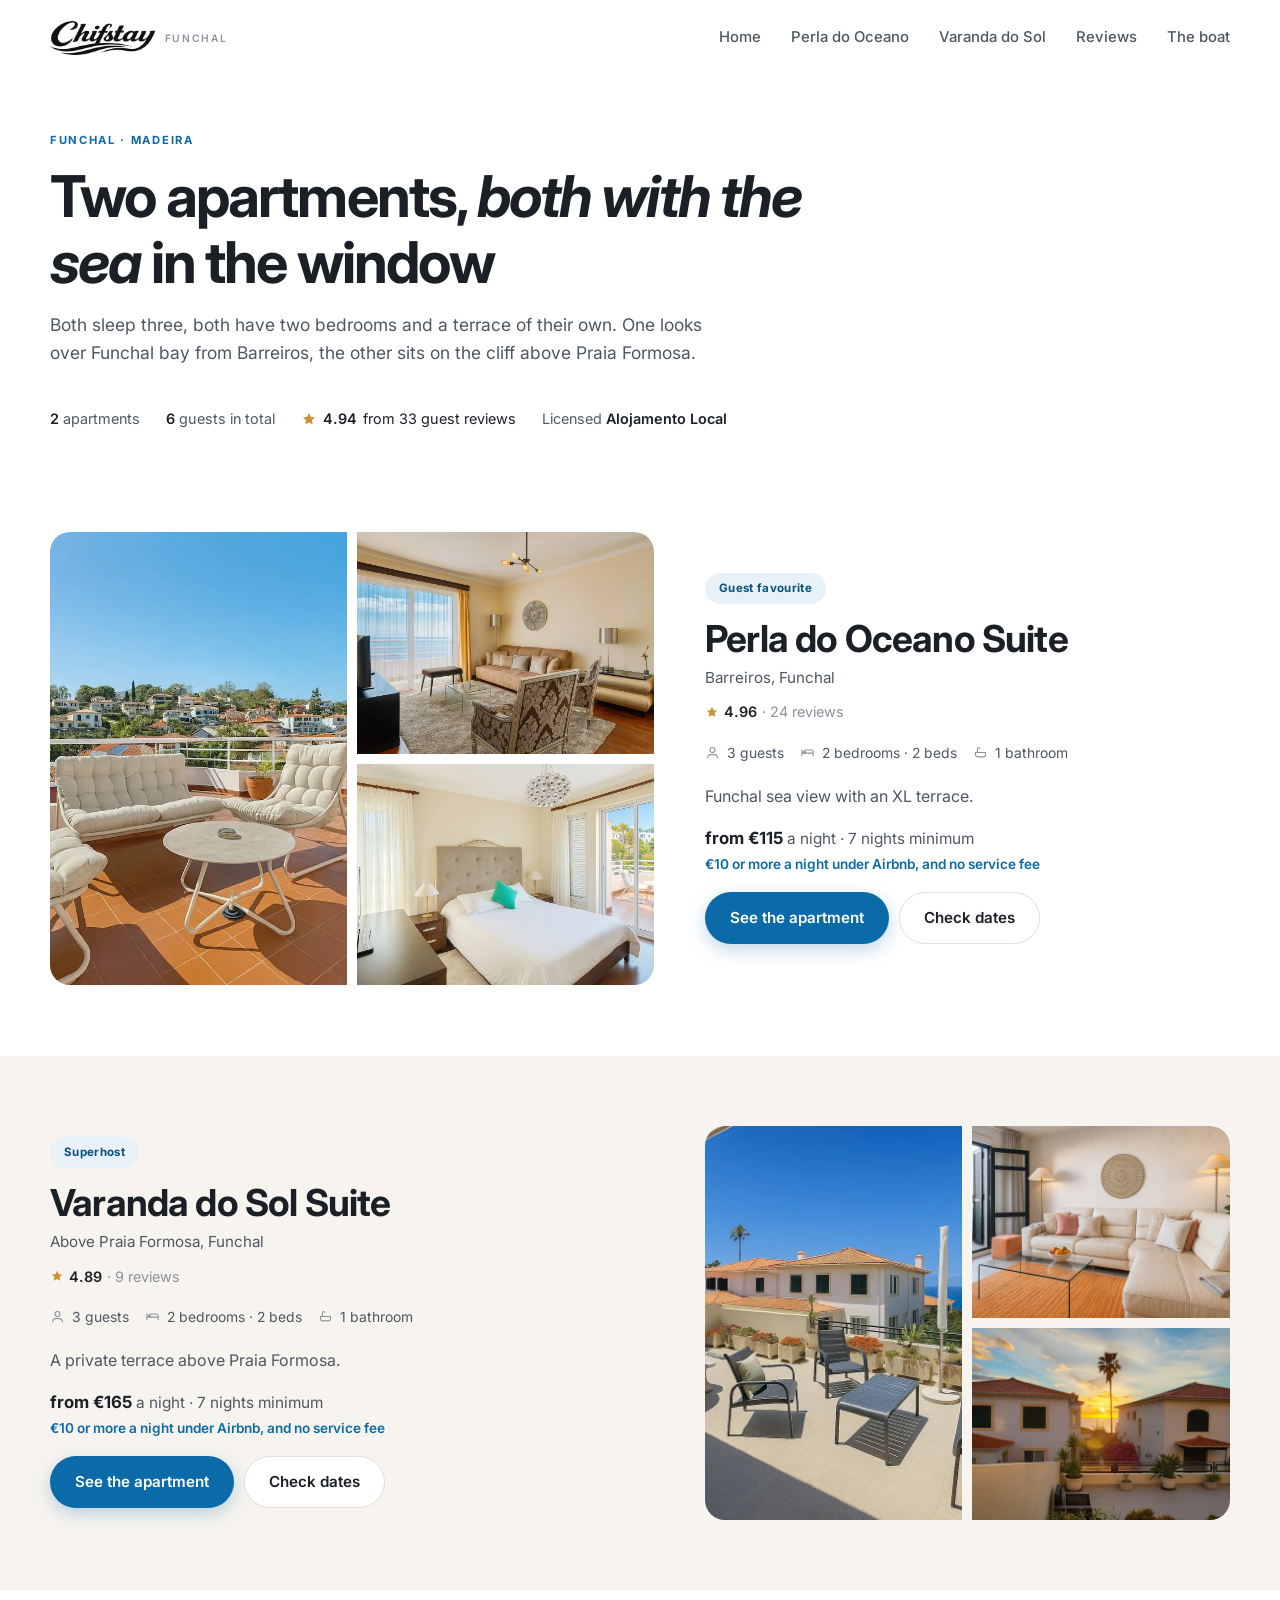
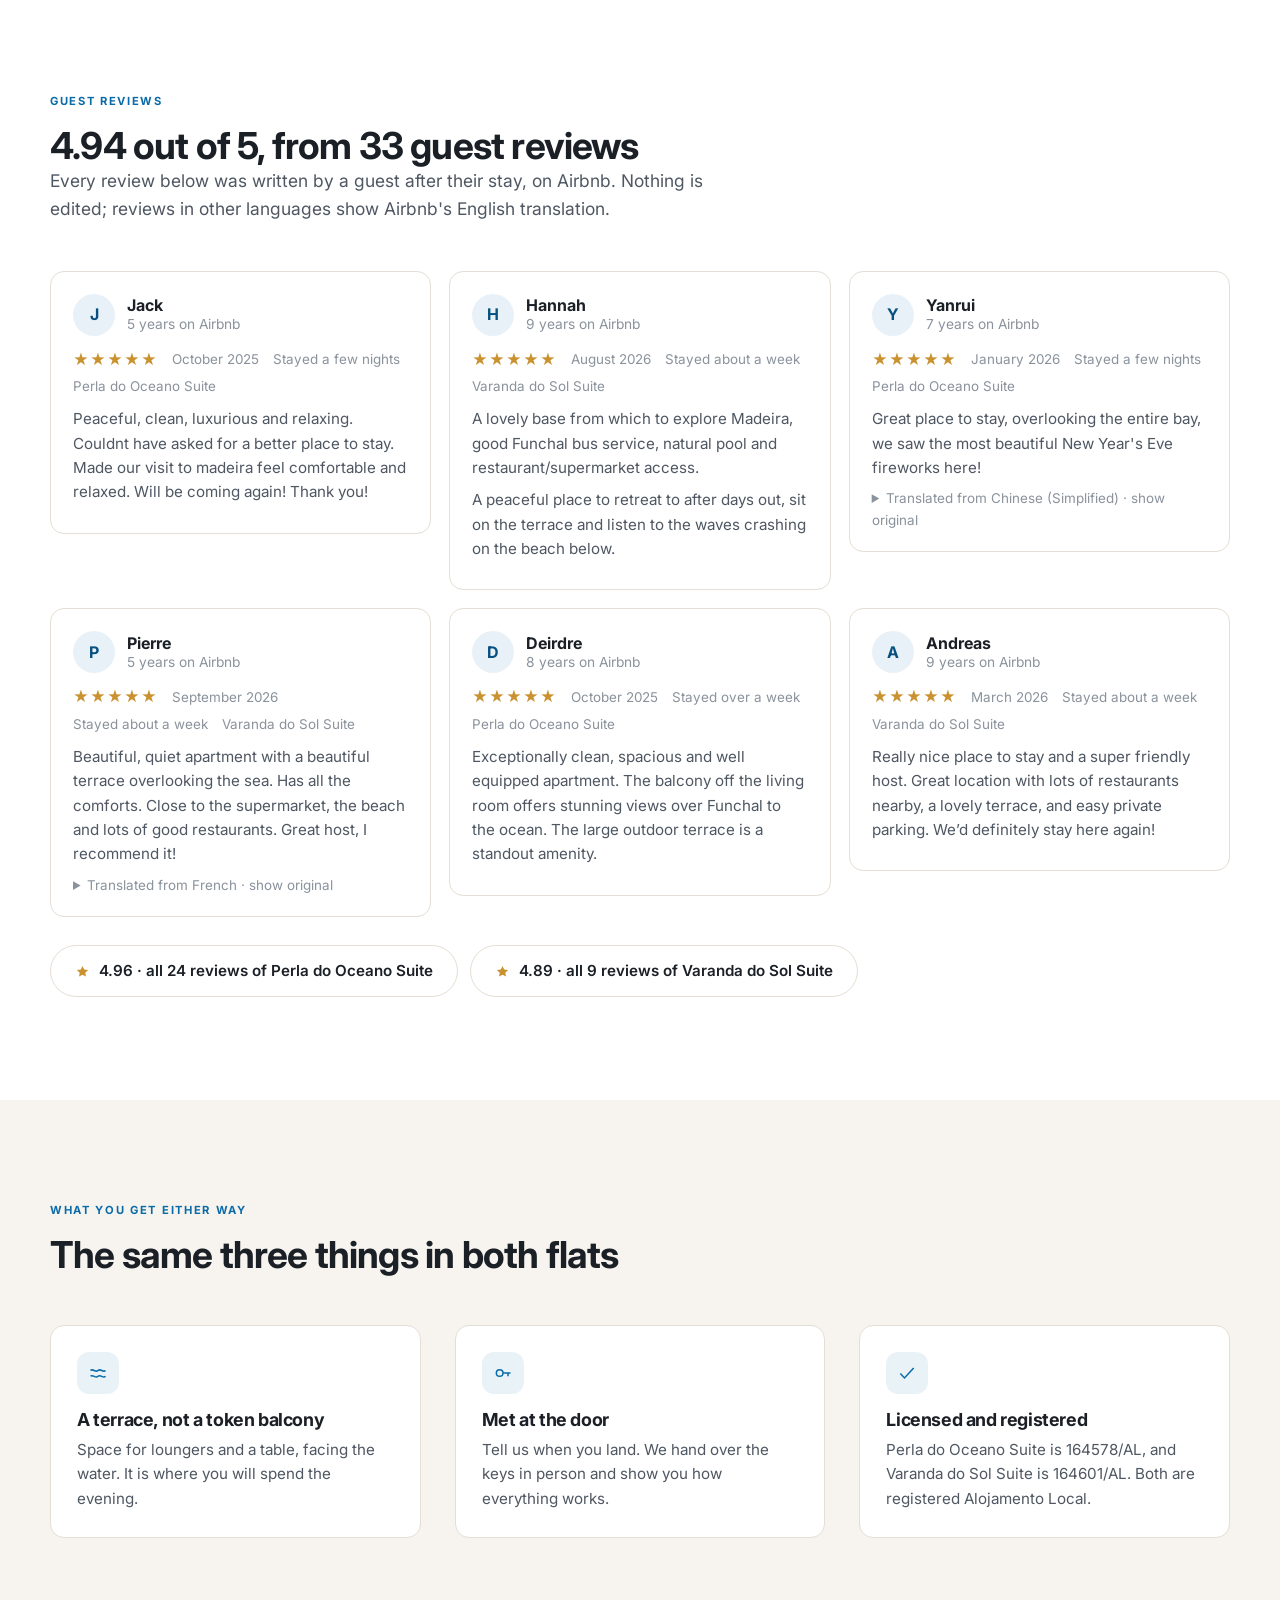
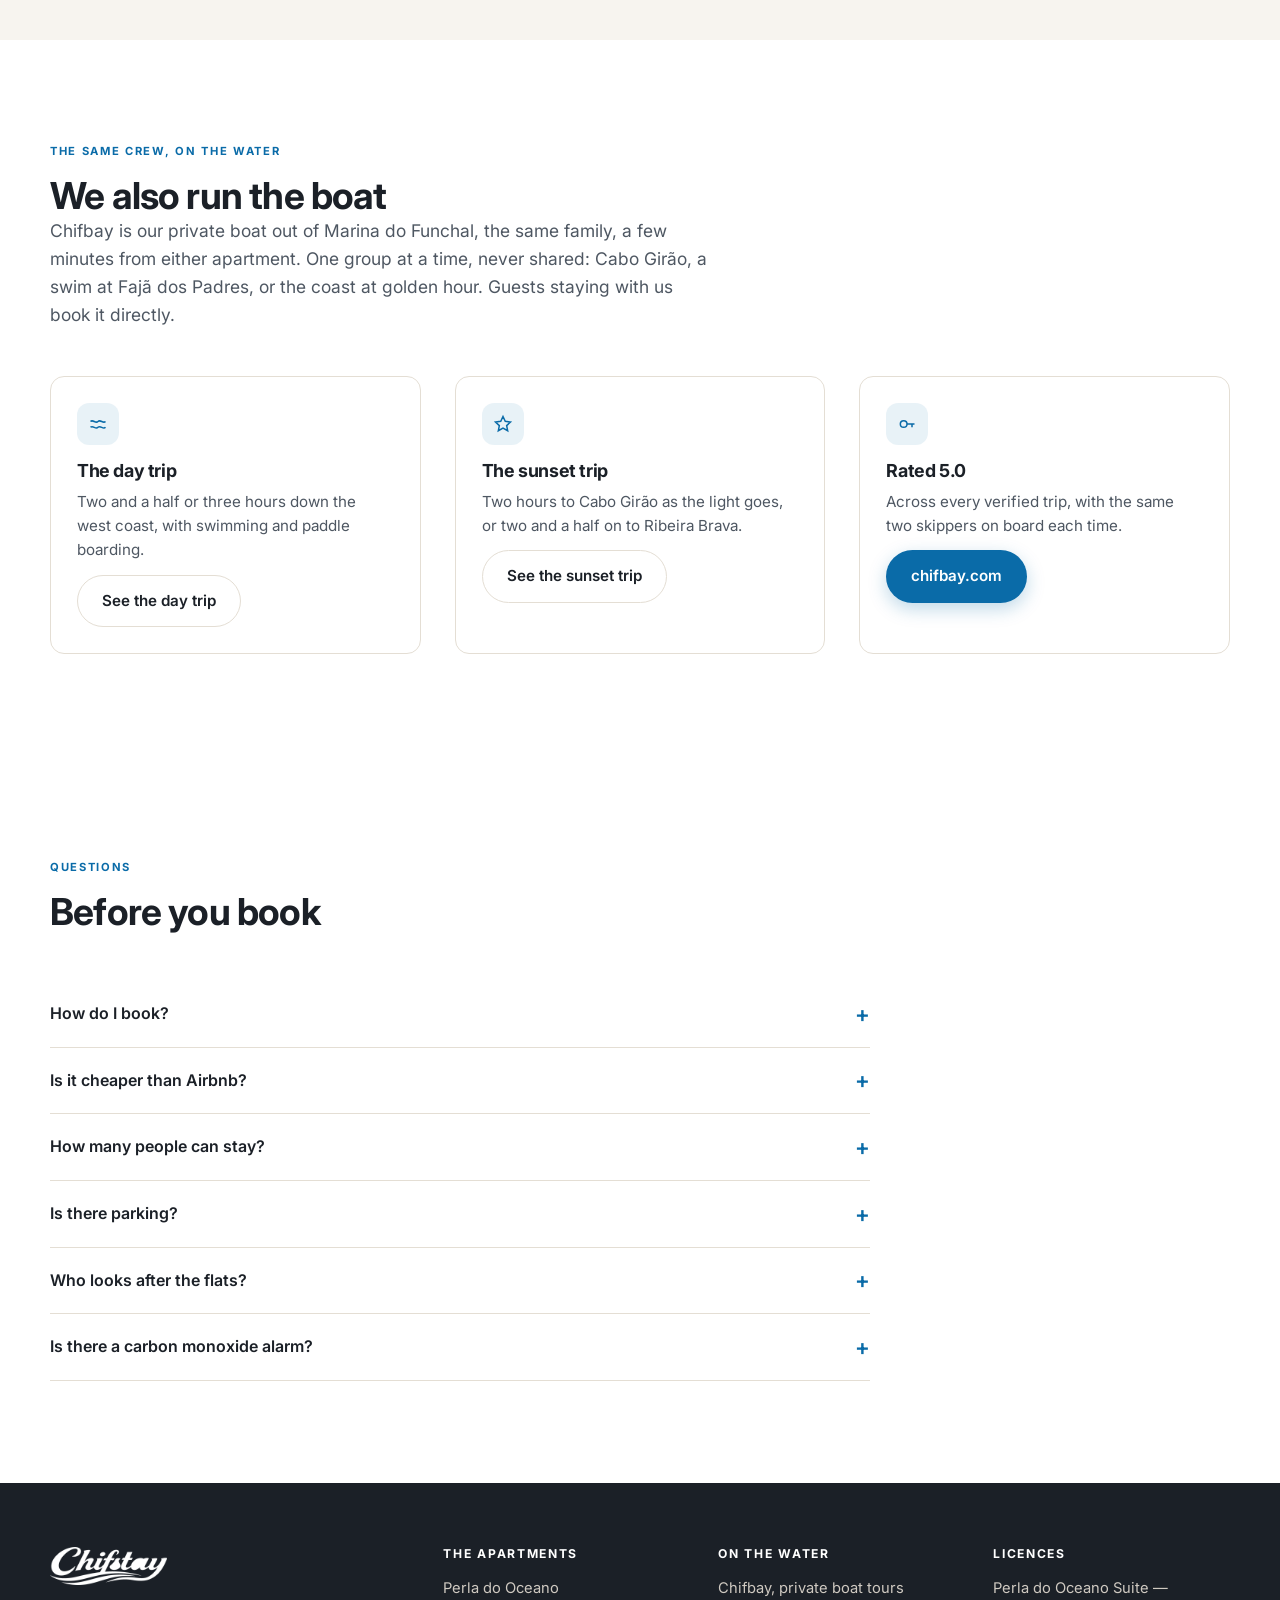
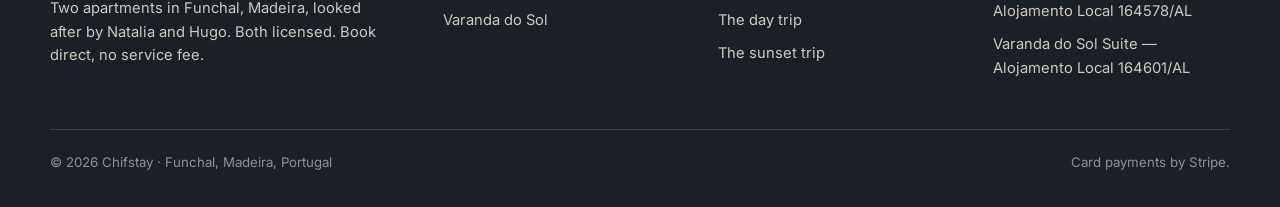
==== index.html @ 89d7caa2 "Guest reviews from Airbnb on every page, area map, share images - fetch-reviews.mjs pulls all review" ====
<!doctype html>
<html lang="en">
<head>
<meta charset="utf-8"/>
<meta name="viewport" content="width=device-width,initial-scale=1"/>
<title>Chifstay — two apartments to rent in Funchal, Madeira</title>
<meta name="description" content="Two licensed apartments in Funchal, Madeira, each sleeping three with two bedrooms and a private terrace over the sea. Perla do Oceano in Barreiros and Varanda do Sol above Praia Formosa."/>

<link rel="canonical" href="https://chifstays.com/"/>
<meta property="og:type" content="website"/>
<meta property="og:title" content="Chifstay — two apartments to rent in Funchal, Madeira"/>
<meta property="og:description" content="Two licensed apartments in Funchal, Madeira, each sleeping three with two bedrooms and a private terrace over the sea. Perla do Oceano in Barreiros and Varanda do Sol above Praia Formosa."/>
<meta property="og:url" content="https://chifstays.com/"/>
<meta name="twitter:card" content="summary_large_image"/>
<meta property="og:image" content="https://chifstays.com/assets/gbp/perla-terrasse-vue-mer.jpg"/>
<meta name="twitter:image" content="https://chifstays.com/assets/gbp/perla-terrasse-vue-mer.jpg"/>

<link rel="preconnect" href="https://fonts.googleapis.com"/>
<link rel="preconnect" href="https://fonts.gstatic.com" crossorigin/>
<link href="https://fonts.googleapis.com/css2?family=Inter:wght@400;500;600;700;800&display=swap" rel="stylesheet"/>
<link rel="stylesheet" href="style.css"/>
<script type="application/ld+json">{"@context":"https://schema.org","@type":"ItemList","publisher":{"@type":"Organization","name":"Chifstay","url":"https://chifstays.com","parentOrganization":{"@type":"Organization","name":"Chifbay","url":"https://chifbay.com"}},"name":"Chifstay apartments in Funchal","itemListElement":[{"@type":"ListItem","position":1,"item":{"@type":"Apartment","name":"Perla do Oceano Suite","url":"https://chifstays.com/perla-do-oceano","address":{"@type":"PostalAddress","addressLocality":"Funchal","addressRegion":"Madeira","addressCountry":"PT"},"numberOfBedrooms":2,"numberOfBathroomsTotal":1,"occupancy":{"@type":"QuantitativeValue","maxValue":3},"aggregateRating":{"@type":"AggregateRating","ratingValue":4.96,"reviewCount":24,"bestRating":5}}},{"@type":"ListItem","position":2,"item":{"@type":"Apartment","name":"Varanda do Sol Suite","url":"https://chifstays.com/varanda-do-sol","address":{"@type":"PostalAddress","addressLocality":"Funchal","addressRegion":"Madeira","addressCountry":"PT"},"numberOfBedrooms":2,"numberOfBathroomsTotal":1,"occupancy":{"@type":"QuantitativeValue","maxValue":3},"aggregateRating":{"@type":"AggregateRating","ratingValue":4.89,"reviewCount":9,"bestRating":5}}}]}</script>
</head>
<body>

<nav class="nav">
  <div class="wrap">
    <a class="brand" href="/" aria-label="Chifstay, Funchal">
      <img src="assets/logo-black.webp" alt="Chifstay" width="150" height="40"/>
      <small>Funchal</small>
    </a>
    <button class="nav-toggle" aria-label="Menu" aria-expanded="false"><span></span><span></span><span></span></button>
    <div class="nav-links">
      <a href="/" aria-current="page">Home</a>
      <a href="/perla-do-oceano">Perla do Oceano</a>
      <a href="/varanda-do-sol">Varanda do Sol</a>
      <a href="/#reviews">Reviews</a>
      <a href="/#boat">The boat</a>
    </div>
  </div>
</nav>


<header class="intro">
  <div class="wrap">
    <div class="hero-copy rv">
      <p class="eyebrow">Funchal · Madeira</p>
      <h1>Two apartments, <em>both with the sea</em> in the window</h1>
      <p class="lede">Both sleep three, both have two bedrooms and a terrace of their own. One looks over
      Funchal bay from Barreiros, the other sits on the cliff above Praia Formosa.</p>
    </div>
    <div class="hero-facts rv">
      <span><b>2</b> apartments</span>
      <span><b>6</b> guests in total</span>
      <a class="hero-rating" href="#reviews"><svg viewBox="0 0 24 24"><path d="m12 3 2.7 5.8 6.3.8-4.6 4.3 1.2 6.2L12 17l-5.6 3.1 1.2-6.2L3 9.6l6.3-.8z"/></svg><b>4.94</b> from 33 guest reviews</a>
      <span>Licensed <b>Alojamento Local</b></span>
    </div>
  </div>
</header>


<section class="flat" id="perla-do-oceano">
  <div class="wrap flat-in">
    <div class="flat-shots rv">
      <figure class="lead"><img src="assets/perla/terrasse-vue-mer.webp" alt="The XL terrace, looking over the rooftops of Funchal to the sea" loading="lazy" decoding="async" width="1200" height="800"/></figure>
      <figure><img src="assets/perla/salon-balcon.webp" alt="The living room, opening onto the balcony and the bay" loading="lazy" decoding="async" width="1200" height="800"/></figure>
      <figure><img src="assets/perla/chambre-balcon.webp" alt="The main bedroom, with its own door to the balcony" loading="lazy" decoding="async" width="1200" height="800"/></figure>
    </div>
    <div class="flat-copy rv">
      <span class="badge-flat">Guest favourite</span>
      <h2>Perla do Oceano Suite</h2>
      <p class="flat-where">Barreiros, Funchal</p>
      <span class="rating"><svg viewBox="0 0 24 24"><path d="m12 3 2.7 5.8 6.3.8-4.6 4.3 1.2 6.2L12 17l-5.6 3.1 1.2-6.2L3 9.6l6.3-.8z"/></svg>4.96 <span>· 24 reviews</span></span>
      <div class="stay-meta">
        <span><svg viewBox="0 0 24 24"><circle cx="12" cy="8" r="4"/><path d="M4 21c0-4 3.6-6 8-6s8 2 8 6"/></svg> 3 guests</span>
        <span><svg viewBox="0 0 24 24"><path d="M3 18V7m0 6h18m0 5V11a3 3 0 0 0-3-3H8"/><circle cx="7" cy="11" r="1.6"/></svg> 2 bedrooms · 2 beds</span>
        <span><svg viewBox="0 0 24 24"><path d="M4 12h16v3a4 4 0 0 1-4 4H8a4 4 0 0 1-4-4z"/><path d="M7 12V6a2 2 0 0 1 4 0"/></svg> 1 bathroom</span>
      </div>
      <p>Funchal sea view with an XL terrace.</p>
      <p class="price"><b>from €115</b> a night · 7 nights minimum
         <span>€10 or more a night under Airbnb, and no service fee</span></p>
      <div class="stay-cta">
        <a class="btn btn-p" href="/perla-do-oceano">See the apartment</a>
        <a class="btn btn-o" href="/perla-do-oceano#book">Check dates</a>
      </div>
    </div>
  </div>
</section>

<section class="flat sand" id="varanda-do-sol">
  <div class="wrap flat-in flip">
    <div class="flat-shots rv">
      <figure class="lead"><img src="assets/varanda/terrasse-transats.webp" alt="The private terrace, with loungers facing the water" loading="lazy" decoding="async" width="1200" height="800"/></figure>
      <figure><img src="assets/varanda/salon-canape.webp" alt="The living room, in white and pale wood" loading="lazy" decoding="async" width="1200" height="800"/></figure>
      <figure><img src="assets/varanda/coucher-de-soleil.webp" alt="Sunset over the rooftops, from the terrace" loading="lazy" decoding="async" width="1200" height="800"/></figure>
    </div>
    <div class="flat-copy rv">
      <span class="badge-flat">Superhost</span>
      <h2>Varanda do Sol Suite</h2>
      <p class="flat-where">Above Praia Formosa, Funchal</p>
      <span class="rating"><svg viewBox="0 0 24 24"><path d="m12 3 2.7 5.8 6.3.8-4.6 4.3 1.2 6.2L12 17l-5.6 3.1 1.2-6.2L3 9.6l6.3-.8z"/></svg>4.89 <span>· 9 reviews</span></span>
      <div class="stay-meta">
        <span><svg viewBox="0 0 24 24"><circle cx="12" cy="8" r="4"/><path d="M4 21c0-4 3.6-6 8-6s8 2 8 6"/></svg> 3 guests</span>
        <span><svg viewBox="0 0 24 24"><path d="M3 18V7m0 6h18m0 5V11a3 3 0 0 0-3-3H8"/><circle cx="7" cy="11" r="1.6"/></svg> 2 bedrooms · 2 beds</span>
        <span><svg viewBox="0 0 24 24"><path d="M4 12h16v3a4 4 0 0 1-4 4H8a4 4 0 0 1-4-4z"/><path d="M7 12V6a2 2 0 0 1 4 0"/></svg> 1 bathroom</span>
      </div>
      <p>A private terrace above Praia Formosa.</p>
      <p class="price"><b>from €165</b> a night · 7 nights minimum
         <span>€10 or more a night under Airbnb, and no service fee</span></p>
      <div class="stay-cta">
        <a class="btn btn-p" href="/varanda-do-sol">See the apartment</a>
        <a class="btn btn-o" href="/varanda-do-sol#book">Check dates</a>
      </div>
    </div>
  </div>
</section>

<section id="reviews">
  <div class="wrap">
    <div class="sec-head rv">
      <p class="eyebrow">Guest reviews</p>
      <h2>4.94 out of 5, from 33 guest reviews</h2>
      <p class="lede">Every review below was written by a guest after their stay, on Airbnb. Nothing is edited;
      reviews in other languages show Airbnb's English translation.</p>
    </div>
    <div class="revs rv-group">
      
        <article class="rev rv">
          <header>
            <span class="rev-av" aria-hidden="true">J</span>
            <div><b>Jack</b><span>5 years on Airbnb</span></div>
          </header>
          <div class="rev-meta"><span class="rev-stars" aria-label="5 out of 5 stars">★★★★★<i></i></span>
            <span>October 2025</span><span>Stayed a few nights</span><span>Perla do Oceano Suite</span></div>
          <div class="rev-text"><p>Peaceful, clean, luxurious and relaxing. Couldnt have asked for a better place to stay. Made our visit to madeira feel comfortable and relaxed. Will be coming again! Thank you!</p></div>
          
        </article>
        <article class="rev rv">
          <header>
            <span class="rev-av" aria-hidden="true">H</span>
            <div><b>Hannah</b><span>9 years on Airbnb</span></div>
          </header>
          <div class="rev-meta"><span class="rev-stars" aria-label="5 out of 5 stars">★★★★★<i></i></span>
            <span>August 2026</span><span>Stayed about a week</span><span>Varanda do Sol Suite</span></div>
          <div class="rev-text"><p>A lovely base from which to explore Madeira, good Funchal bus service, natural pool and restaurant/supermarket access. </p><p>A peaceful place to retreat to after days out, sit on the terrace and listen to the waves crashing on the beach below.</p></div>
          
        </article>
        <article class="rev rv">
          <header>
            <span class="rev-av" aria-hidden="true">Y</span>
            <div><b>Yanrui</b><span>7 years on Airbnb</span></div>
          </header>
          <div class="rev-meta"><span class="rev-stars" aria-label="5 out of 5 stars">★★★★★<i></i></span>
            <span>January 2026</span><span>Stayed a few nights</span><span>Perla do Oceano Suite</span></div>
          <div class="rev-text"><p>Great place to stay, overlooking the entire bay, we saw the most beautiful New Year's Eve fireworks here!</p></div>
          <details class="rev-orig"><summary>Translated from Chinese (Simplified) · show original</summary><p>很棒的住宿，可以俯瞰整个海湾，我们在这里看到了最美的跨年烟花！</p></details>
        </article>
        <article class="rev rv">
          <header>
            <span class="rev-av" aria-hidden="true">P</span>
            <div><b>Pierre</b><span>5 years on Airbnb</span></div>
          </header>
          <div class="rev-meta"><span class="rev-stars" aria-label="5 out of 5 stars">★★★★★<i></i></span>
            <span>September 2026</span><span>Stayed about a week</span><span>Varanda do Sol Suite</span></div>
          <div class="rev-text"><p>Beautiful, quiet apartment with a beautiful terrace overlooking the sea. Has all the comforts. Close to the supermarket, the beach and lots of good restaurants. Great host, I recommend it!</p></div>
          <details class="rev-orig"><summary>Translated from French · show original</summary><p>Superbe appartement au calme avec une très belle terrasse vue sur mer. Dispose de tout le confort. Proche du supermarché, de la plage et de pleins de bons restaurant. Super hôte je recommande !</p></details>
        </article>
        <article class="rev rv">
          <header>
            <span class="rev-av" aria-hidden="true">D</span>
            <div><b>Deirdre</b><span>8 years on Airbnb</span></div>
          </header>
          <div class="rev-meta"><span class="rev-stars" aria-label="5 out of 5 stars">★★★★★<i></i></span>
            <span>October 2025</span><span>Stayed over a week</span><span>Perla do Oceano Suite</span></div>
          <div class="rev-text"><p>Exceptionally clean, spacious and well equipped apartment. The balcony off the living room offers stunning views over Funchal to the ocean. The large outdoor terrace is  a standout amenity.</p></div>
          
        </article>
        <article class="rev rv">
          <header>
            <span class="rev-av" aria-hidden="true">A</span>
            <div><b>Andreas</b><span>9 years on Airbnb</span></div>
          </header>
          <div class="rev-meta"><span class="rev-stars" aria-label="5 out of 5 stars">★★★★★<i></i></span>
            <span>March 2026</span><span>Stayed about a week</span><span>Varanda do Sol Suite</span></div>
          <div class="rev-text"><p>Really nice place to stay and a super friendly host. Great location with lots of restaurants nearby, a lovely terrace, and easy private parking. We’d definitely stay here again!</p></div>
          
        </article>
    </div>
    <div class="rev-links rv">
      <a class="btn btn-o" href="/perla-do-oceano#reviews"><svg viewBox="0 0 24 24"><path d="m12 3 2.7 5.8 6.3.8-4.6 4.3 1.2 6.2L12 17l-5.6 3.1 1.2-6.2L3 9.6l6.3-.8z"/></svg> 4.96 · all 24 reviews of Perla do Oceano Suite</a>
      <a class="btn btn-o" href="/varanda-do-sol#reviews"><svg viewBox="0 0 24 24"><path d="m12 3 2.7 5.8 6.3.8-4.6 4.3 1.2 6.2L12 17l-5.6 3.1 1.2-6.2L3 9.6l6.3-.8z"/></svg> 4.89 · all 9 reviews of Varanda do Sol Suite</a>
    </div>
  </div>
</section>

<section class="sand" id="funchal">
  <div class="wrap">
    <div class="sec-head rv">
      <p class="eyebrow">What you get either way</p>
      <h2>The same three things in both flats</h2>
    </div>
    <div class="feats rv-group">
      <div class="feat rv">
        <div class="ico"><svg viewBox="0 0 24 24"><path d="M3 9c3-3 6 3 9 0s6 3 9 0M3 16c3-3 6 3 9 0s6 3 9 0"/></svg></div>
        <h3>A terrace, not a token balcony</h3>
        <p>Space for loungers and a table, facing the water. It is where you will spend the evening.</p>
      </div>
      <div class="feat rv">
        <div class="ico"><svg viewBox="0 0 24 24"><circle cx="8" cy="12" r="4"/><path d="M12 12h9m-3 0v4"/></svg></div>
        <h3>Met at the door</h3>
        <p>Tell us when you land. We hand over the keys in person and show you how everything works.</p>
      </div>
      <div class="feat rv">
        <div class="ico"><svg viewBox="0 0 24 24"><path d="M4 12.6 9 18 20 6"/></svg></div>
        <h3>Licensed and registered</h3>
        <p>Perla do Oceano Suite is 164578/AL, and Varanda do Sol Suite is 164601/AL. Both are registered Alojamento Local.</p>
      </div>
    </div>
  </div>
</section>

<section id="boat">
  <div class="wrap">
    <div class="sec-head rv">
      <p class="eyebrow">The same crew, on the water</p>
      <h2>We also run the boat</h2>
      <p class="lede">Chifbay is our private boat out of Marina do Funchal, the same family, a few minutes
      from either apartment. One group at a time, never shared: Cabo Girão, a swim at Fajã dos Padres, or the
      coast at golden hour. Guests staying with us book it directly.</p>
    </div>
    <div class="feats rv-group">
      <div class="feat rv">
        <div class="ico"><svg viewBox="0 0 24 24"><path d="M3 9c3-3 6 3 9 0s6 3 9 0M3 16c3-3 6 3 9 0s6 3 9 0"/></svg></div>
        <h3>The day trip</h3>
        <p>Two and a half or three hours down the west coast, with swimming and paddle boarding.</p>
        <p style="margin-top:12px"><a class="btn btn-o" href="https://chifbay.com/hidden-coves-half-day"
           rel="noopener">See the day trip</a></p>
      </div>
      <div class="feat rv">
        <div class="ico"><svg viewBox="0 0 24 24"><path d="m12 3 2.7 5.8 6.3.8-4.6 4.3 1.2 6.2L12 17l-5.6 3.1 1.2-6.2L3 9.6l6.3-.8z"/></svg></div>
        <h3>The sunset trip</h3>
        <p>Two hours to Cabo Girão as the light goes, or two and a half on to Ribeira Brava.</p>
        <p style="margin-top:12px"><a class="btn btn-o" href="https://chifbay.com/sunset-cruise"
           rel="noopener">See the sunset trip</a></p>
      </div>
      <div class="feat rv">
        <div class="ico"><svg viewBox="0 0 24 24"><circle cx="8" cy="12" r="4"/><path d="M12 12h9m-3 0v4"/></svg></div>
        <h3>Rated 5.0</h3>
        <p>Across every verified trip, with the same two skippers on board each time.</p>
        <p style="margin-top:12px"><a class="btn btn-p" href="https://chifbay.com" rel="noopener">chifbay.com</a></p>
      </div>
    </div>
  </div>
</section>

<section>
  <div class="wrap">
    <div class="sec-head rv">
      <p class="eyebrow">Questions</p>
      <h2>Before you book</h2>
    </div>
    <div class="faq rv">
      <details><summary>How do I book?</summary>
        <p>Here, on this site. Pick your dates on the apartment page and pay by card through Stripe. The
        calendar shows what is actually free: it reads the same availability as Airbnb, Vrbo and Booking, so a
        night sold anywhere is closed everywhere.</p></details>
      <details><summary>Is it cheaper than Airbnb?</summary>
        <p>Yes, twice over. The nightly rate here is lower, and there is no Airbnb service fee on top.</p></details>
      <details><summary>How many people can stay?</summary>
        <p>Three in each apartment. Both have two bedrooms, two beds and one bathroom.</p></details>
      <details><summary>Is there parking?</summary>
        <p>Varanda do Sol comes with free parking on site. Perla do Oceano has free street parking nearby.</p></details>
      <details><summary>Who looks after the flats?</summary>
        <p>Natalia and Hugo, who live in Funchal. Both flats are Superhost-run on Airbnb, and you are met at the door on arrival.</p></details>
      <details><summary>Is there a carbon monoxide alarm?</summary>
        <p>No. Neither apartment has one, and both listings say so. We would rather write it here than leave you
        to find it in the small print.</p></details>
    </div>
  </div>
</section>


<footer>
  <div class="wrap">
    <div class="foot-grid">
      <div>
        <div class="foot-brand"><img src="assets/logo-white.webp" alt="Chifstay" width="170" height="45"/></div>
        <p style="max-width:38ch;margin:0">Two apartments in Funchal, Madeira, looked after by Natalia and Hugo. Both licensed. Book direct, no service fee.</p>
      </div>
      <div>
        <h4>The apartments</h4>
        <ul>
          <li><a href="/perla-do-oceano">Perla do Oceano</a></li>
          <li><a href="/varanda-do-sol">Varanda do Sol</a></li>
        </ul>
      </div>
      <div>
        <h4>On the water</h4>
        <ul>
          <li><a href="https://chifbay.com" rel="noopener">Chifbay, private boat tours</a></li>
          <li><a href="https://chifbay.com/hidden-coves-half-day" rel="noopener">The day trip</a></li>
          <li><a href="https://chifbay.com/sunset-cruise" rel="noopener">The sunset trip</a></li>
        </ul>
      </div>
      <div>
        <h4>Licences</h4>
        <ul>
          <li>Perla do Oceano Suite — Alojamento Local 164578/AL</li>
          <li>Varanda do Sol Suite — Alojamento Local 164601/AL</li>
        </ul>
      </div>
    </div>
    <div class="foot-legal">
      <span>© 2026 Chifstay · Funchal, Madeira, Portugal</span>
      <span>Card payments by Stripe.</span>
    </div>
  </div>
</footer>

<script src="app.js"></script>


</body>
</html>
---- style.css ----
/* Chifstay — two apartments in Funchal.
 *
 * The brief was: the movement and polish of chifbay.com, but an Airbnb-shaped
 * site with its own colours. So the reveal-on-scroll and the parallax are the
 * same technique as Chifbay, and everything else is deliberately the opposite:
 *
 *   Chifbay   dark navy ground, gold accent, huge serif display type, photos
 *             bled edge to edge, a video hero.
 *   Chifstay  white ground, sea-blue accent, one clean sans, photos in a
 *             rounded grid with air around them, a still photo hero.
 *
 * The accent is the blue of the water in the real photos, not Airbnb's pink,
 * which belongs to Airbnb.
 */

:root{
  /* The palette is read off the photographs, not chosen.
     Measured across all 28 images: the dominant colour is warm sand at hue 30
     with saturation around 0.25, and the only strongly saturated thing in any
     frame is the sky and sea at hue 210, saturation 0.75.
     The old terracotta accent sat at hue 15-30, the same family as the sand, so
     it never separated from the photos and everything read muddy-warm. The
     accent is now the blue: it is the one colour the pictures already contain
     that nothing else on the page competes with, and it is what guests are
     paying for. */

  /* ground and ink */
  --paper:#ffffff;
  --sand:#f7f4ef;          /* the warm neutral the rooms actually are */
  --line:#e4ded4;
  --ink:#1b2027;           /* charcoal with a blue cast, not a brown one */
  --ink-2:#4e5762;
  --ink-3:#8a929c;

  /* accents */
  --sea:#0a6ba8;           /* the water */
  --sea-dark:#08507f;
  --sea-soft:#e8f1f8;
  --sand-deep:#a8895f;     /* the terracotta roofs, kept for small marks only */
  --gold:#c9922f;          /* review stars only */

  --radius:14px;
  --radius-lg:20px;
  --shadow:0 2px 6px rgba(27,32,39,.05),0 12px 28px rgba(27,32,39,.07);
  --shadow-lift:0 4px 10px rgba(27,32,39,.07),0 20px 44px rgba(27,32,39,.12);
  --wrap:1180px;
  --nav-h:76px;
}

*{box-sizing:border-box}
html{scroll-behavior:smooth}
body{
  margin:0;background:var(--paper);color:var(--ink);
  font-family:'Inter',system-ui,-apple-system,'Segoe UI',sans-serif;
  font-size:16px;line-height:1.6;-webkit-font-smoothing:antialiased;
  overflow-x:hidden;
}
img{max-width:100%;display:block}
a{color:inherit;text-decoration:none}
h1,h2,h3,h4{margin:0;line-height:1.14;letter-spacing:-.022em;font-weight:700}
h1{font-size:clamp(2.1rem,4.6vw,3.6rem);letter-spacing:-.032em}
h2{font-size:clamp(1.6rem,2.9vw,2.4rem)}
h3{font-size:1.12rem}
p{margin:0 0 1em}
.wrap{width:min(100% - 40px,var(--wrap));margin-inline:auto}
.lede{font-size:1.09rem;color:var(--ink-2);max-width:62ch}
.eyebrow{
  font-size:.7rem;font-weight:700;letter-spacing:.15em;text-transform:uppercase;
  color:var(--sea);margin-bottom:14px;
}
.sand{background:var(--sand)}
section{padding:clamp(56px,8vw,104px) 0}
.sec-head{max-width:66ch;margin-bottom:clamp(28px,4vw,48px)}

/* ------------------------------------------------------------------ nav */
.nav{
  position:sticky;top:0;z-index:60;height:var(--nav-h);
  display:flex;align-items:center;
  background:rgba(255,255,255,.86);backdrop-filter:saturate(180%) blur(14px);
  border-bottom:1px solid transparent;transition:border-color .3s,box-shadow .3s;
}
.nav.stuck{border-bottom-color:var(--line);box-shadow:0 1px 12px rgba(31,29,27,.05)}
.nav .wrap{display:flex;align-items:center;justify-content:space-between;gap:24px}
/* center, not baseline. An image's baseline is its bottom edge, so FUNCHAL was
   hanging off the foot of the wordmark, measured at 14.4px below its centre.
   The art's own optical centre is 9px off in a 400px file, which is under a
   pixel at the size it is drawn, so the box centre is the right anchor. */
.brand{display:flex;align-items:center;gap:10px;font-weight:800;font-size:1.24rem;letter-spacing:-.03em}
.brand span{color:var(--sea)}
.brand small{font-weight:600;font-size:.64rem;line-height:1;padding-top:2px;letter-spacing:.16em;text-transform:uppercase;color:var(--ink-3)}
.nav-links{display:flex;align-items:center;gap:30px;font-size:.93rem;font-weight:500;color:var(--ink-2)}
.nav-links a{position:relative;padding:4px 0}
.nav-links a::after{
  content:"";position:absolute;left:0;right:100%;bottom:0;height:2px;
  background:var(--sea);transition:right .3s cubic-bezier(.2,.8,.2,1);
}
.nav-links a:hover{color:var(--ink)}
.nav-links a:hover::after{right:0}
.nav-toggle{display:none;background:none;border:0;padding:8px;cursor:pointer}
.nav-toggle span{display:block;width:22px;height:2px;background:var(--ink);margin:5px 0;transition:transform .3s,opacity .3s}

/* ---------------------------------------------------------------- button */
.btn{
  display:inline-flex;align-items:center;justify-content:center;gap:9px;
  padding:13px 24px;border-radius:999px;font-weight:600;font-size:.95rem;
  border:1px solid transparent;cursor:pointer;
  transition:transform .22s cubic-bezier(.2,.8,.2,1),box-shadow .22s,background .22s,color .22s;
}
.btn:hover{transform:translateY(-2px)}
.btn-p{background:var(--sea);color:#fff;box-shadow:0 6px 18px rgba(10,107,168,.26)}
.btn-p:hover{background:var(--sea-dark);box-shadow:0 10px 26px rgba(10,107,168,.34)}
.btn-o{border-color:var(--line);background:#fff;color:var(--ink)}
.btn-o:hover{border-color:var(--ink);box-shadow:var(--shadow)}
.btn-lg{padding:16px 30px;font-size:1rem}

/* ------------------------------------------------------------------ hero
   A photo grid, the way a listing site opens: one tall picture and a stack of
   smaller ones. It also does the work of showing both flats at once, which a
   single hero image cannot. */
.hero{padding:clamp(28px,4vw,44px) 0 clamp(44px,6vw,72px)}
.hero-copy{max-width:min(100%,760px);margin-bottom:clamp(26px,3.4vw,40px)}
.hero h1{max-width:15ch}
.hero h1 em{font-style:normal;color:var(--sea)}
.hero-grid{
  display:grid;gap:12px;border-radius:var(--radius-lg);overflow:hidden;
  grid-template-columns:1.62fr 1fr 1fr;
  grid-template-rows:repeat(2,minmax(0,1fr));
  height:clamp(320px,52vw,540px);
}
.hero-grid figure{margin:0;position:relative;overflow:hidden;background:var(--sand)}
.hero-grid figure:first-child{grid-row:span 2}
.hero-grid img{width:100%;height:100%;object-fit:cover;transition:transform 1.1s cubic-bezier(.2,.8,.2,1)}
.hero-grid figure:hover img{transform:scale(1.045)}
.hero-facts{display:flex;flex-wrap:wrap;gap:8px 26px;margin-top:24px;font-size:.9rem;color:var(--ink-2)}
.hero-facts b{color:var(--ink);font-weight:600}

/* ------------------------------------------------------------ stay cards */
.stays{display:grid;gap:clamp(24px,3vw,36px);grid-template-columns:repeat(2,1fr)}
.stay{
  background:#fff;border:1px solid var(--line);border-radius:var(--radius-lg);
  overflow:hidden;display:flex;flex-direction:column;
  transition:transform .35s cubic-bezier(.2,.8,.2,1),box-shadow .35s,border-color .35s;
}
.stay:hover{transform:translateY(-6px);box-shadow:var(--shadow-lift);border-color:transparent}
.stay-shot{position:relative;aspect-ratio:4/3;overflow:hidden;background:var(--sand)}
.stay-shot img{width:100%;height:100%;object-fit:cover;transition:transform 1.1s cubic-bezier(.2,.8,.2,1)}
.stay:hover .stay-shot img{transform:scale(1.05)}
.badge{
  position:absolute;top:14px;left:14px;z-index:2;
  background:rgba(255,255,255,.95);border-radius:999px;padding:7px 14px;
  font-size:.74rem;font-weight:700;letter-spacing:.03em;box-shadow:var(--shadow);
}
.stay-body{padding:22px 24px 26px;display:flex;flex-direction:column;flex:1}
.stay-top{display:flex;align-items:flex-start;justify-content:space-between;gap:14px}
.rating{display:inline-flex;align-items:center;gap:5px;font-size:.9rem;font-weight:600;white-space:nowrap}
.rating svg{width:14px;height:14px;fill:var(--gold)}
.rating span{color:var(--ink-3);font-weight:400}
.stay-where{color:var(--ink-3);font-size:.9rem;margin:5px 0 12px}
.stay-body p{color:var(--ink-2);font-size:.96rem}
.stay-meta{
  display:flex;flex-wrap:wrap;gap:6px 16px;margin:2px 0 20px;
  font-size:.87rem;color:var(--ink-2);
}
.stay-meta span{display:inline-flex;align-items:center;gap:7px}
.stay-meta svg{width:15px;height:15px;stroke:var(--ink-3);fill:none;stroke-width:1.7}
.stay-cta{margin-top:auto;display:flex;gap:10px;flex-wrap:wrap}

/* ------------------------------------------------------------- feature row */
.feats{display:grid;gap:clamp(22px,3vw,34px);grid-template-columns:repeat(3,1fr)}
.feat{padding:26px;border-radius:var(--radius);background:#fff;border:1px solid var(--line)}
.feat .ico{
  width:42px;height:42px;border-radius:12px;display:grid;place-items:center;
  background:rgba(10,107,168,.09);margin-bottom:16px;
}
.feat .ico svg{width:20px;height:20px;stroke:var(--sea);fill:none;stroke-width:1.8}
.feat h3{margin-bottom:8px}
.feat p{color:var(--ink-2);font-size:.95rem;margin:0}

/* --------------------------------------------------------------- listing */
.listing-head{padding:clamp(24px,3vw,36px) 0 0}
.listing-head h1{margin-bottom:10px}
.listing-sub{display:flex;flex-wrap:wrap;align-items:center;gap:8px 18px;color:var(--ink-2);font-size:.95rem}
.gal{
  display:grid;gap:10px;grid-template-columns:2fr 1fr 1fr;
  grid-template-rows:repeat(2,minmax(0,1fr));
  height:clamp(300px,44vw,480px);border-radius:var(--radius-lg);overflow:hidden;margin:24px 0;
}
.gal figure{margin:0;overflow:hidden;position:relative;background:var(--sand);cursor:zoom-in}
.gal figure:first-child{grid-row:span 2}
.gal img{width:100%;height:100%;object-fit:cover;transition:transform 1s cubic-bezier(.2,.8,.2,1)}
.gal figure:hover img{transform:scale(1.05)}
.gal-more{
  position:absolute;right:16px;bottom:16px;background:rgba(255,255,255,.95);
  border-radius:10px;padding:9px 15px;font-size:.85rem;font-weight:600;box-shadow:var(--shadow);
}
.cols{display:grid;grid-template-columns:1fr 380px;gap:clamp(30px,4vw,58px);align-items:start}
.facts{display:flex;flex-wrap:wrap;align-items:center;gap:10px 28px;padding-bottom:26px;border-bottom:1px solid var(--line);margin-bottom:26px}
.facts span{display:inline-flex;align-items:center;gap:9px}
/* without an explicit size an inline SVG takes its natural box, which here was
   about 300px tall and pushed the row apart */
.facts svg{width:18px;height:18px;stroke:var(--ink-3);fill:none;stroke-width:1.7;flex:none}
.facts b{font-weight:600}

/* the every-room grid: photos vary in shape, so the frame has to be fixed or
   the rows go ragged */
.shots{display:grid;gap:14px;grid-template-columns:repeat(3,1fr)}
.shots figure{margin:0;aspect-ratio:4/3;overflow:hidden;border-radius:var(--radius);background:var(--sand);cursor:zoom-in}
.shots img{width:100%;height:100%;object-fit:cover;transition:transform 1s cubic-bezier(.2,.8,.2,1)}
.shots figure:hover img{transform:scale(1.05)}
@media(max-width:860px){.shots{grid-template-columns:repeat(2,1fr)}}
@media(max-width:560px){.shots{grid-template-columns:1fr}}
.amen{display:grid;grid-template-columns:repeat(2,1fr);gap:13px 24px;margin:0;padding:0;list-style:none}
.amen li{display:flex;align-items:center;gap:11px;color:var(--ink-2);font-size:.96rem}
.amen svg{width:17px;height:17px;stroke:var(--sand-deep);fill:none;stroke-width:1.7;flex:none}
.amen li.off{color:var(--ink-3);text-decoration:line-through;text-decoration-color:var(--line)}
.amen li.off svg{stroke:var(--ink-3)}

/* booking card: sticky on desktop, a plain block on a phone */
.book{
  position:sticky;top:calc(var(--nav-h) + 22px);
  border:1px solid var(--line);border-radius:var(--radius-lg);
  padding:24px;box-shadow:var(--shadow);background:#fff;
}
.book .rating{margin-bottom:14px}
.book h3{margin-bottom:6px}
.book .note{font-size:.86rem;color:var(--ink-3);margin:14px 0 0}
.book .btn{width:100%}
.book-list{list-style:none;margin:18px 0 0;padding:18px 0 0;border-top:1px solid var(--line);font-size:.9rem;color:var(--ink-2)}
.book-list li{display:flex;justify-content:space-between;gap:14px;padding:5px 0}

/* --------------------------------------------------------------- reviews */
.revs{display:grid;gap:20px;grid-template-columns:repeat(3,1fr)}
.rev{border:1px solid var(--line);border-radius:var(--radius);padding:22px;background:#fff}
.rev .stars{color:var(--gold);letter-spacing:2px;font-size:.85rem;margin-bottom:10px}
.rev p{font-size:.95rem;color:var(--ink-2)}
.rev cite{font-style:normal;font-weight:600;font-size:.9rem}

/* -------------------------------------------------------------------- faq */
.faq{max-width:820px}
.faq details{border-bottom:1px solid var(--line);padding:20px 0}
.faq summary{
  cursor:pointer;font-weight:600;list-style:none;display:flex;
  justify-content:space-between;align-items:center;gap:20px;
}
.faq summary::-webkit-details-marker{display:none}
.faq summary::after{content:"+";font-size:1.4rem;color:var(--sea);transition:transform .3s;line-height:1}
.faq details[open] summary::after{transform:rotate(45deg)}
.faq p{margin:14px 0 0;color:var(--ink-2)}

/* ----------------------------------------------------------------- footer */
footer{background:var(--ink);color:#cfc9c1;padding:64px 0 34px;font-size:.92rem}
footer a:hover{color:#fff}
.foot-grid{display:grid;grid-template-columns:1.5fr 1fr 1fr 1fr;gap:38px;margin-bottom:40px}
footer h4{color:#fff;font-size:.76rem;letter-spacing:.14em;text-transform:uppercase;margin-bottom:16px;font-weight:700}
footer ul{list-style:none;margin:0;padding:0}
footer li{margin-bottom:9px}
.foot-brand{font-size:1.3rem;font-weight:800;color:#fff;letter-spacing:-.03em;margin-bottom:12px}
.foot-brand span{color:var(--sea)}
.foot-legal{border-top:1px solid rgba(255,255,255,.13);padding-top:22px;display:flex;flex-wrap:wrap;gap:8px 26px;justify-content:space-between;color:var(--ink-3);font-size:.83rem}

/* --------------------------------------------------------------- lightbox */
.lb{
  position:fixed;inset:0;z-index:200;background:rgba(20,18,16,.94);
  display:none;place-items:center;padding:28px;
}
.lb.on{display:grid}
.lb img{max-width:min(1200px,94vw);max-height:88vh;object-fit:contain;border-radius:8px}
.lb-close,.lb-prev,.lb-next{
  position:absolute;background:rgba(255,255,255,.12);border:0;color:#fff;
  width:46px;height:46px;border-radius:50%;font-size:1.3rem;cursor:pointer;
  display:grid;place-items:center;transition:background .2s;
}
.lb-close:hover,.lb-prev:hover,.lb-next:hover{background:rgba(255,255,255,.26)}
.lb-close{top:22px;right:22px}
.lb-prev{left:22px;top:50%;transform:translateY(-50%)}
.lb-next{right:22px;top:50%;transform:translateY(-50%)}
.lb-count{position:absolute;bottom:24px;left:50%;transform:translateX(-50%);color:#fff;font-size:.86rem;opacity:.75}

/* ------------------------------------------------------------------ motion
   Same idea as Chifbay: everything with .rv starts a little low and faded, and
   an IntersectionObserver adds .in when it arrives. Children of .rv-group are
   staggered by an inline delay so a row of cards arrives one after another. */
.rv{opacity:0;transform:translateY(24px);
    transition:opacity .8s cubic-bezier(.16,.8,.16,1),transform .8s cubic-bezier(.16,.8,.16,1)}
.rv.in{opacity:1;transform:none}

@media (prefers-reduced-motion:reduce){
  html{scroll-behavior:auto}
  .rv{opacity:1;transform:none;transition:none}
  .stay:hover,.btn:hover{transform:none}
  .hero-grid img,.gal img,.stay-shot img{transition:none}
}

/* ------------------------------------------------------------- responsive */
@media (max-width:960px){
  .cols{grid-template-columns:1fr}
  .book{position:static}
  .stays,.feats,.revs,.foot-grid{grid-template-columns:1fr}
  .feats,.revs{gap:16px}
}
@media (max-width:760px){
  /* Closed, this panel must be gone, not merely pushed up. translateY(-120%)
     was measured leaving its last 28px and its bottom border showing over the
     header as a stray line across the top of every phone page: the panel sits
     at top:76px, so a percentage of its own height never clears the header.
     visibility does clear it, whatever the height turns out to be. */
  .nav-links{
    position:fixed;inset:var(--nav-h) 0 auto;background:#fff;flex-direction:column;
    align-items:stretch;gap:0;padding:8px 20px 22px;border-bottom:1px solid var(--line);
    visibility:hidden;transform:translateY(-14px);opacity:0;
    transition:transform .3s cubic-bezier(.2,.8,.2,1),opacity .24s,visibility 0s .3s;
    box-shadow:0 14px 30px rgba(31,29,27,.09);
  }
  .nav-links.open{visibility:visible;transform:none;opacity:1;transition-delay:0s}
  .nav-links a{padding:14px 0;border-bottom:1px solid var(--line)}
  .nav-toggle{display:block}
  .hero-grid,.gal{grid-template-columns:1fr;grid-template-rows:none;height:auto}
  .hero-grid figure:first-child,.gal figure:first-child{grid-row:auto}
  .hero-grid figure,.gal figure{aspect-ratio:4/3}
  .hero-grid figure:nth-child(n+3),.gal figure:nth-child(n+3){display:none}
  .amen{grid-template-columns:1fr}
}

/* ------------------------------------------------------------------ prices */
.price{font-size:.96rem;color:var(--ink-2);margin:0 0 16px}
.price b{color:var(--ink);font-size:1.05rem}
.price span{display:block;color:var(--sea);font-size:.85rem;font-weight:600;margin-top:2px}
.book-price{font-size:1.6rem;font-weight:700;letter-spacing:-.03em;margin:2px 0 4px}
.book-price span{font-size:.95rem;font-weight:400;color:var(--ink-2)}
.book-save{font-size:.88rem;color:var(--sea);font-weight:600;margin:0 0 14px}

/* --------------------------------------------------------------- wordmark
   The logo is a raster wordmark, so it is exported twice rather than
   recoloured by CSS: inverting anti-aliased black leaves grey fringes on the
   dark footer. Black on the nav, white on the footer, each with its own alpha. */
.brand img{height:34px;width:auto;display:block}
.foot-brand img{height:38px;width:auto;margin-bottom:12px}
@media (max-width:760px){ .brand img{height:28px} .brand small{display:none} }

/* ----------------------------------------------------------------- booking
   Lives inside the sticky card. Taken nights are struck through as well as
   greyed: colour alone is not a signal a colour-blind guest can read. */
.bk-wait,.bk-down{font-size:.92rem;color:var(--ink-2)}
.bk-down{border:1px solid var(--line);border-radius:var(--radius);padding:16px;background:var(--sand)}
.bk-down p{margin:0 0 8px}.bk-down p:last-child{margin:0;color:var(--ink-3);font-size:.86rem}
.bk-head{display:flex;align-items:center;justify-content:space-between;margin-bottom:12px}
.bk-head strong{font-size:.98rem}
.bk-nav{width:32px;height:32px;border-radius:50%;border:1px solid var(--line);background:#fff;
  cursor:pointer;font-size:1.1rem;line-height:1;color:var(--ink);transition:border-color .2s,background .2s}
.bk-nav:hover:not(:disabled){border-color:var(--ink)}
.bk-nav:disabled{opacity:.3;cursor:default}
.bk-grid{display:grid;grid-template-columns:repeat(7,1fr);gap:3px;margin-bottom:16px}
.bk-dow{text-align:center;font-size:.68rem;font-weight:700;letter-spacing:.06em;color:var(--ink-3);padding:4px 0}
.bk-pad{aspect-ratio:1}
.bk-day{aspect-ratio:1;border:0;background:none;border-radius:8px;cursor:pointer;font-size:.85rem;
  color:var(--ink);font-family:inherit;transition:background .15s,color .15s}
.bk-day:hover:not(:disabled){background:rgba(10,107,168,.12)}
.bk-day.is-taken{color:var(--ink-3);text-decoration:line-through;cursor:not-allowed}
.bk-day.is-past{color:var(--line);cursor:not-allowed}
.bk-day.is-from,.bk-day.is-to{background:var(--sea);color:#fff;font-weight:700}
.bk-day.is-mid{background:rgba(10,107,168,.16)}
.bk-sum{border-top:1px solid var(--line);padding-top:14px}
.bk-hint{font-size:.9rem;color:var(--ink-2);margin:0 0 6px}
.bk-rate{font-size:1.05rem;font-weight:700;margin:0}
.bk-row{display:flex;justify-content:space-between;gap:12px;font-size:.92rem;margin-bottom:10px}
.bk-total{display:flex;justify-content:space-between;align-items:baseline;gap:12px;
  padding:12px 0;border-top:1px solid var(--line);border-bottom:1px solid var(--line);margin-bottom:14px}
.bk-amount{font-size:1.5rem;letter-spacing:-.03em}
.bk-field{display:block;margin-bottom:10px}
.bk-field span{display:block;font-size:.78rem;font-weight:600;color:var(--ink-2);margin-bottom:4px}
.bk-field input{width:100%;padding:11px 13px;border:1px solid var(--line);border-radius:10px;
  font-family:inherit;font-size:.95rem;color:var(--ink);background:#fff}
.bk-field input:focus{outline:none;border-color:var(--sea);box-shadow:0 0 0 3px rgba(10,107,168,.14)}
.bk-go{width:100%;margin-top:4px}
.bk-note{font-size:.8rem;color:var(--ink-3);margin:10px 0 0;text-align:center}
.bk-err{font-size:.86rem;color:var(--sea-dark);font-weight:600;margin:10px 0 0}
.bk-day.is-short{color:var(--line);cursor:not-allowed}
.bk-rule{font-size:.84rem;color:var(--sea);font-weight:600;margin:0 0 8px;line-height:1.45}

/* One gallery: the five in the grid are laid out, the rest sit in the same
   container as [hidden] so the lightbox has them in order without lengthening
   the page. display:none on [hidden] is already in the reset. */
.gal figure[hidden]{display:none}
.gal-more{cursor:zoom-in}

/* ------------------------------------------------------------ flat blocks
   One section per apartment instead of a single grid mixing both. On a phone
   they stack into two clean screens, which is the whole point: a mixed grid of
   six photos told a visitor nothing about which flat was which. */
.intro{padding:clamp(30px,5vw,56px) 0 clamp(20px,3vw,32px)}
.intro .lede{margin-top:16px}
.flat{padding:clamp(40px,5.5vw,72px) 0}
.flat-in{display:grid;grid-template-columns:1.15fr 1fr;gap:clamp(26px,4vw,52px);align-items:center}
.flat-in.flip .flat-shots{order:2}
.flat-shots{display:grid;grid-template-columns:1fr 1fr;grid-template-rows:repeat(2,1fr);
  gap:10px;border-radius:var(--radius-lg);overflow:hidden;aspect-ratio:4/3}
.flat-shots figure{margin:0;overflow:hidden;background:var(--sand)}
.flat-shots figure.lead{grid-row:span 2}
.flat-shots img{width:100%;height:100%;object-fit:cover;transition:transform 1.1s cubic-bezier(.2,.8,.2,1)}
.flat-shots figure:hover img{transform:scale(1.05)}
.badge-flat{display:inline-block;background:var(--sea-soft);color:var(--sea-dark);border-radius:999px;
  padding:6px 14px;font-size:.72rem;font-weight:700;letter-spacing:.03em;margin-bottom:14px}
.flat-copy h2{margin-bottom:6px}
.flat-where{color:var(--ink-3);font-size:.95rem;margin:0 0 10px}
.flat-copy .rating{margin-bottom:16px}
.flat-copy > p{color:var(--ink-2)}
@media (max-width:860px){
  /* Two separate rules. Grouping them applied grid-template-columns:1fr to the
     inner photo grid of the flipped block as well, which collapsed its three
     photos into one column and left the second apartment showing a single
     picture where the first showed three. */
  .flat-in{grid-template-columns:1fr}
  .flat-in.flip .flat-shots{order:0}
  .flat-shots{aspect-ratio:3/2}
  .flat{padding:34px 0}
}

/* ------------------------------------------------------------- reviews
   Cards in the same white-on-sand language as .feat. Stars in --gold, the
   only place gold is used. */
.hero-rating{display:inline-flex;align-items:center;gap:6px;color:var(--ink);text-decoration:none}
.hero-rating svg{width:16px;height:16px;fill:var(--gold);stroke:none}
.hero-rating:hover b{color:var(--sea)}
.revs{display:grid;grid-template-columns:repeat(3,minmax(0,1fr));gap:18px;align-items:start}
.rev{background:#fff;border:1px solid var(--line);border-radius:var(--radius);padding:22px 22px 20px}
.rev header{display:flex;align-items:center;gap:12px}
.rev header div{display:flex;flex-direction:column;line-height:1.3}
.rev header span:not(.rev-av){color:var(--ink-3);font-size:.86rem}
.rev-av{width:42px;height:42px;border-radius:50%;display:grid;place-items:center;flex:none;
  background:var(--sea-soft);color:var(--sea-dark);font-weight:700}
.rev-meta{display:flex;flex-wrap:wrap;gap:4px 14px;align-items:center;margin:12px 0 10px;font-size:.84rem;color:var(--ink-3)}
.rev-stars{font-size:.95rem}
.rev-stars{color:var(--gold);letter-spacing:1px}
.rev-stars i{color:var(--line);font-style:normal}
.rev-text p{margin:0 0 8px;color:var(--ink-2);font-size:.95rem}
.rev-orig{margin-top:6px;font-size:.84rem;color:var(--ink-3)}
.rev-orig summary{cursor:pointer}
.rev-orig p{margin:8px 0 0;font-style:italic}
.rev-links{display:flex;flex-wrap:wrap;gap:12px;margin-top:28px}
.rev-links svg{width:15px;height:15px;fill:var(--gold);stroke:none;vertical-align:-2px}
.rev-head{display:grid;grid-template-columns:auto 1fr;gap:clamp(24px,5vw,72px);align-items:center;margin-bottom:clamp(28px,4vw,44px)}
.rev-score{display:flex;flex-direction:column;align-items:flex-start}
.rev-score svg{width:30px;height:30px;fill:var(--gold);stroke:none}
.rev-score b{font-size:clamp(2.6rem,6vw,3.6rem);line-height:1;letter-spacing:-.03em;margin-top:6px}
.rev-score span{color:var(--ink-3);font-size:.92rem;margin-top:6px}
.rev-cats{list-style:none;margin:0;padding:0;display:grid;grid-template-columns:repeat(2,minmax(0,1fr));gap:12px 36px}
.rev-cats li{display:grid;grid-template-columns:110px 1fr 30px;align-items:center;gap:12px;font-size:.92rem}
.rev-cats i{height:4px;border-radius:4px;background:var(--line);overflow:hidden}
.rev-cats em{display:block;height:100%;background:var(--ink)}
.rev-cats b{text-align:right}
@media (max-width:960px){ .revs{grid-template-columns:repeat(2,minmax(0,1fr))} }
@media (max-width:640px){
  .revs{grid-template-columns:1fr}
  .rev-head{grid-template-columns:1fr}
  .rev-cats{grid-template-columns:1fr}
  .rev-links .btn{width:100%;justify-content:center;text-align:center}
}

/* ----------------------------------------------------------------- map */
.map .leaflet-tile-pane{filter:saturate(.75)}
.map{height:clamp(300px,42vw,440px);border-radius:var(--radius);overflow:hidden;border:1px solid var(--line);
  background:var(--sand);z-index:0}
.map .leaflet-control-attribution{font-size:10px}
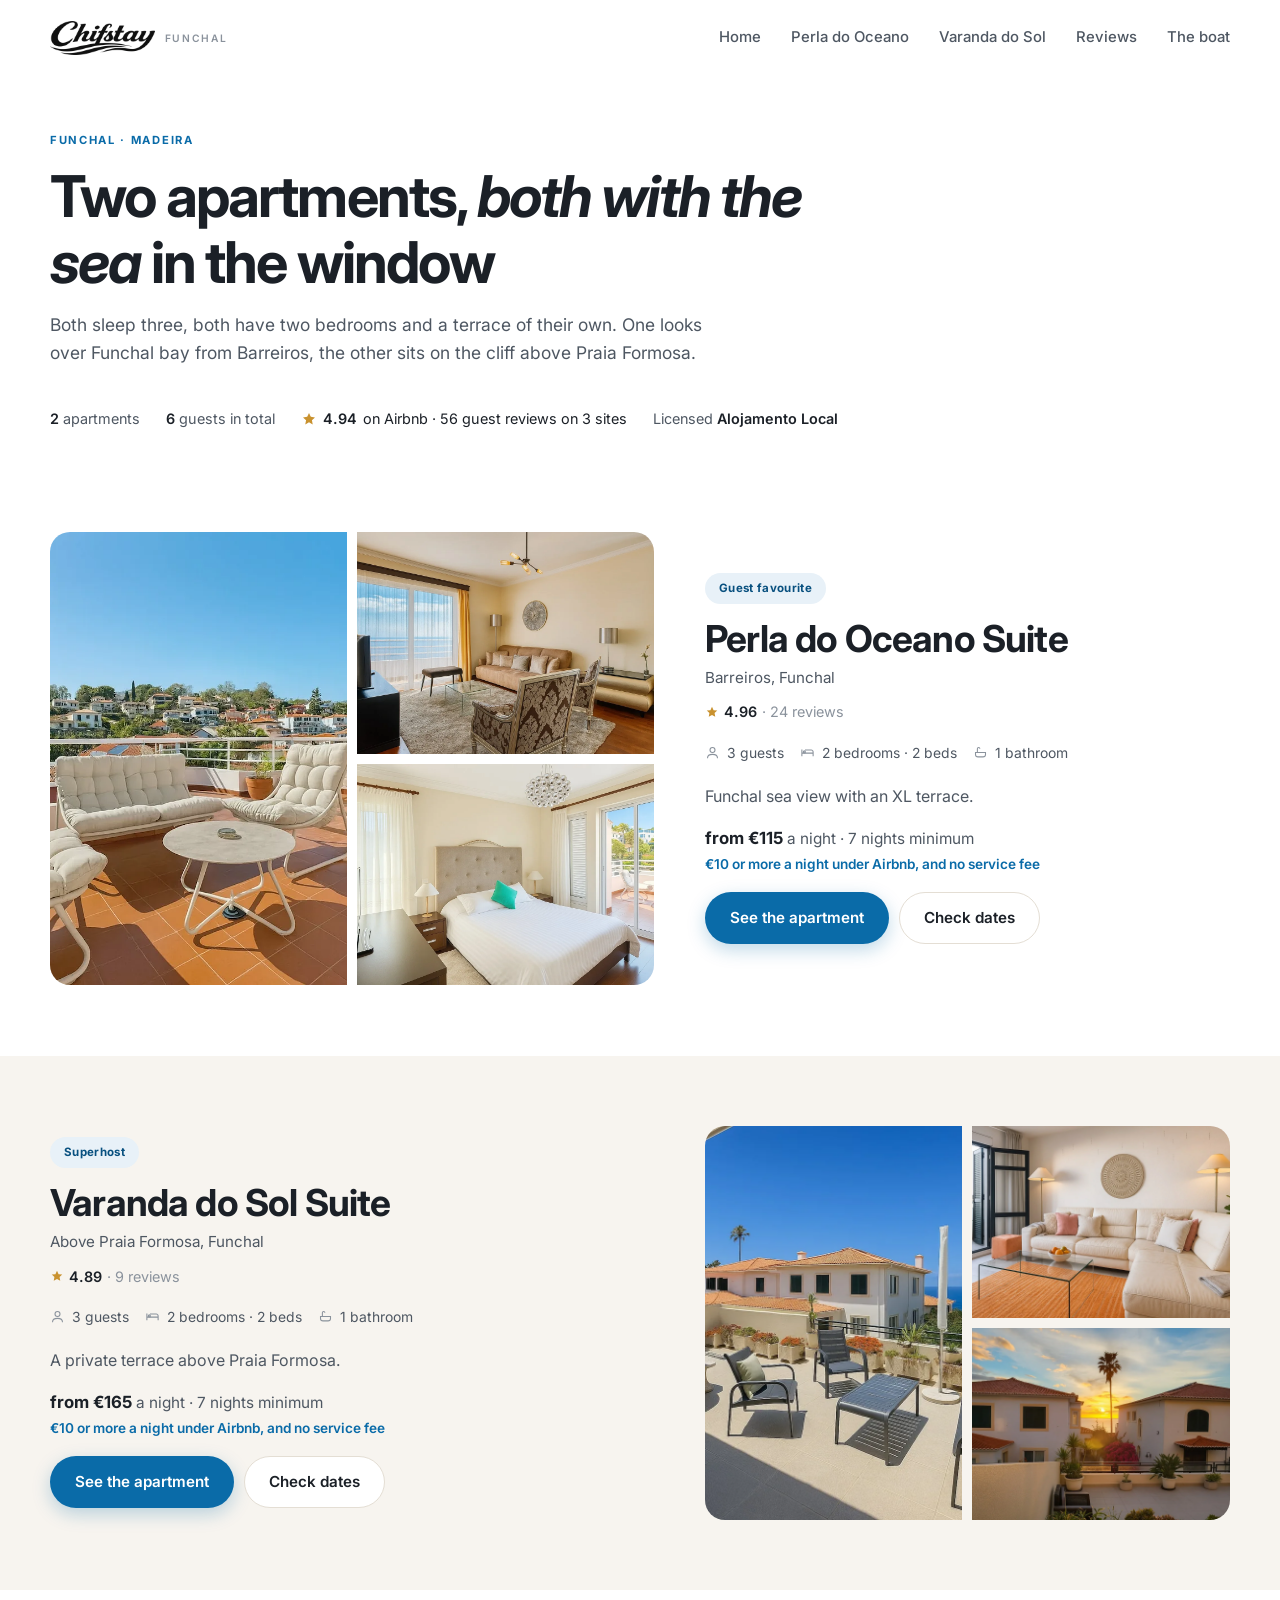
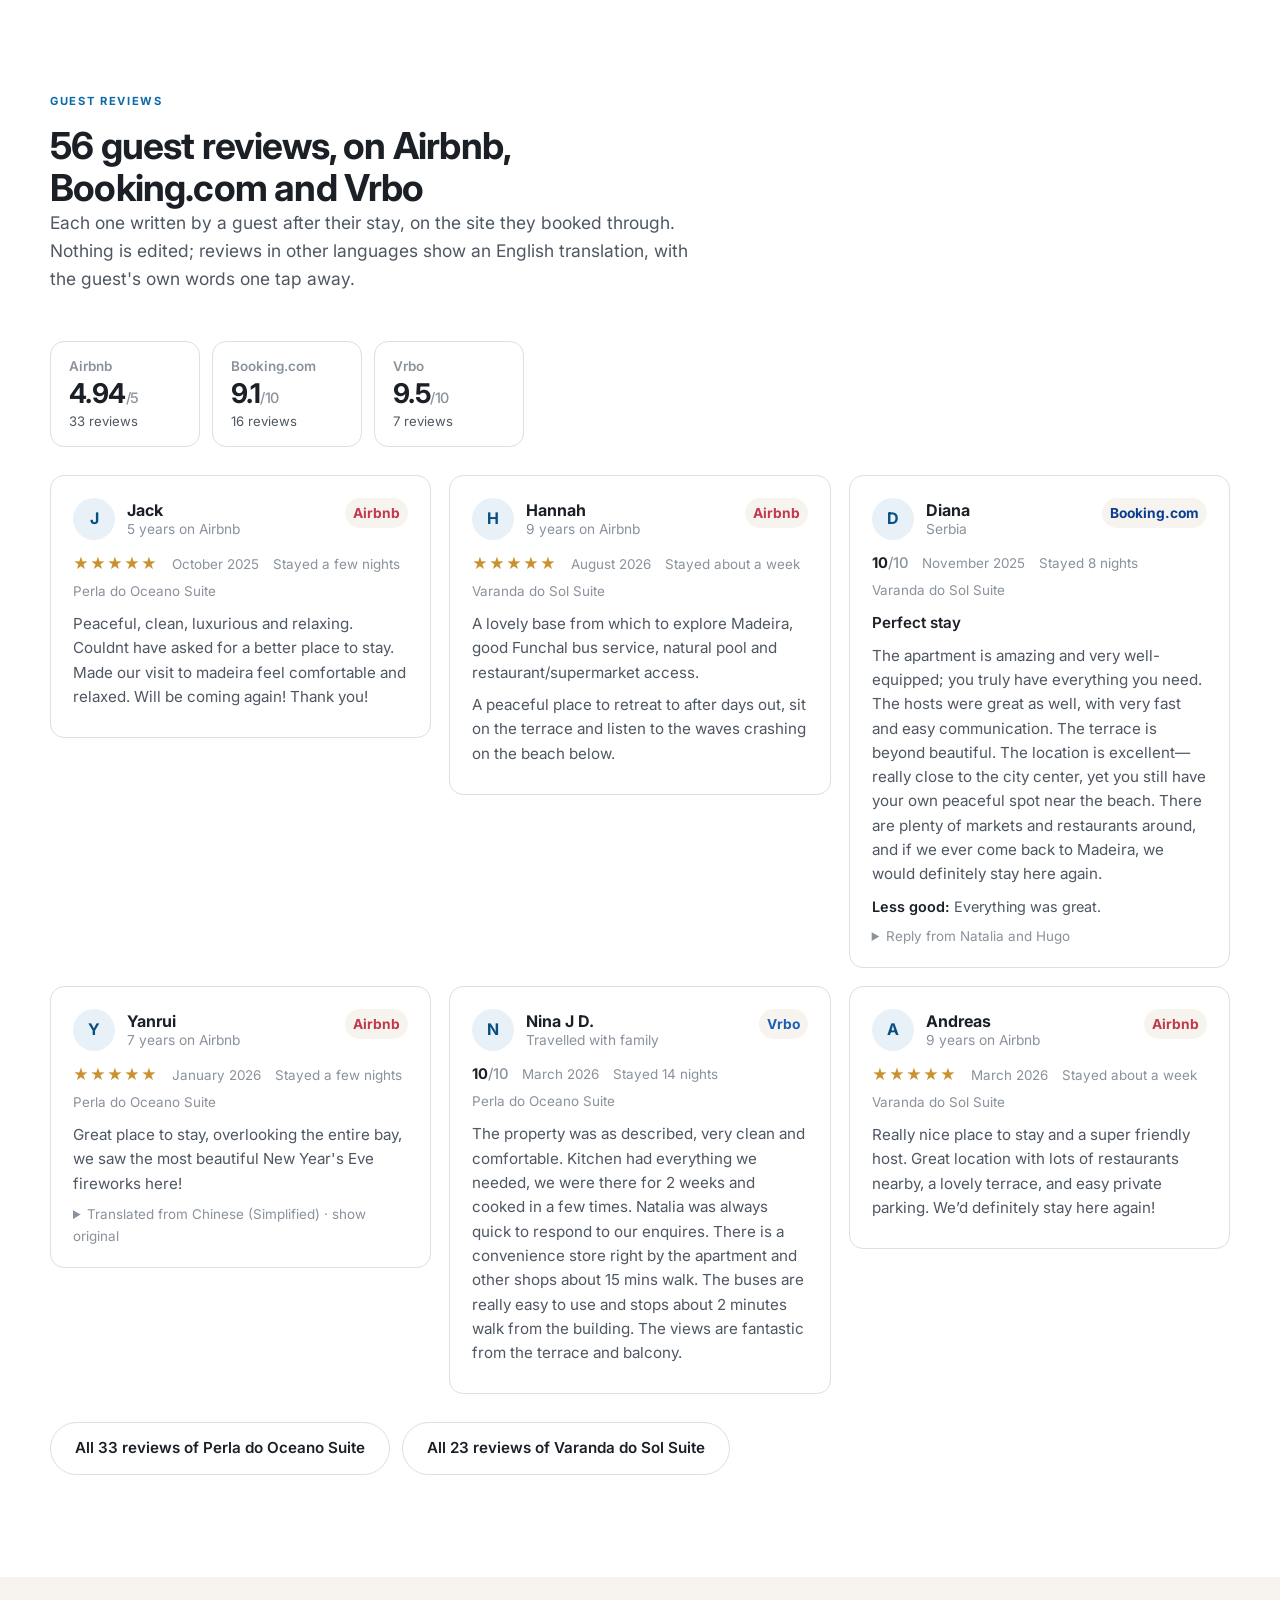
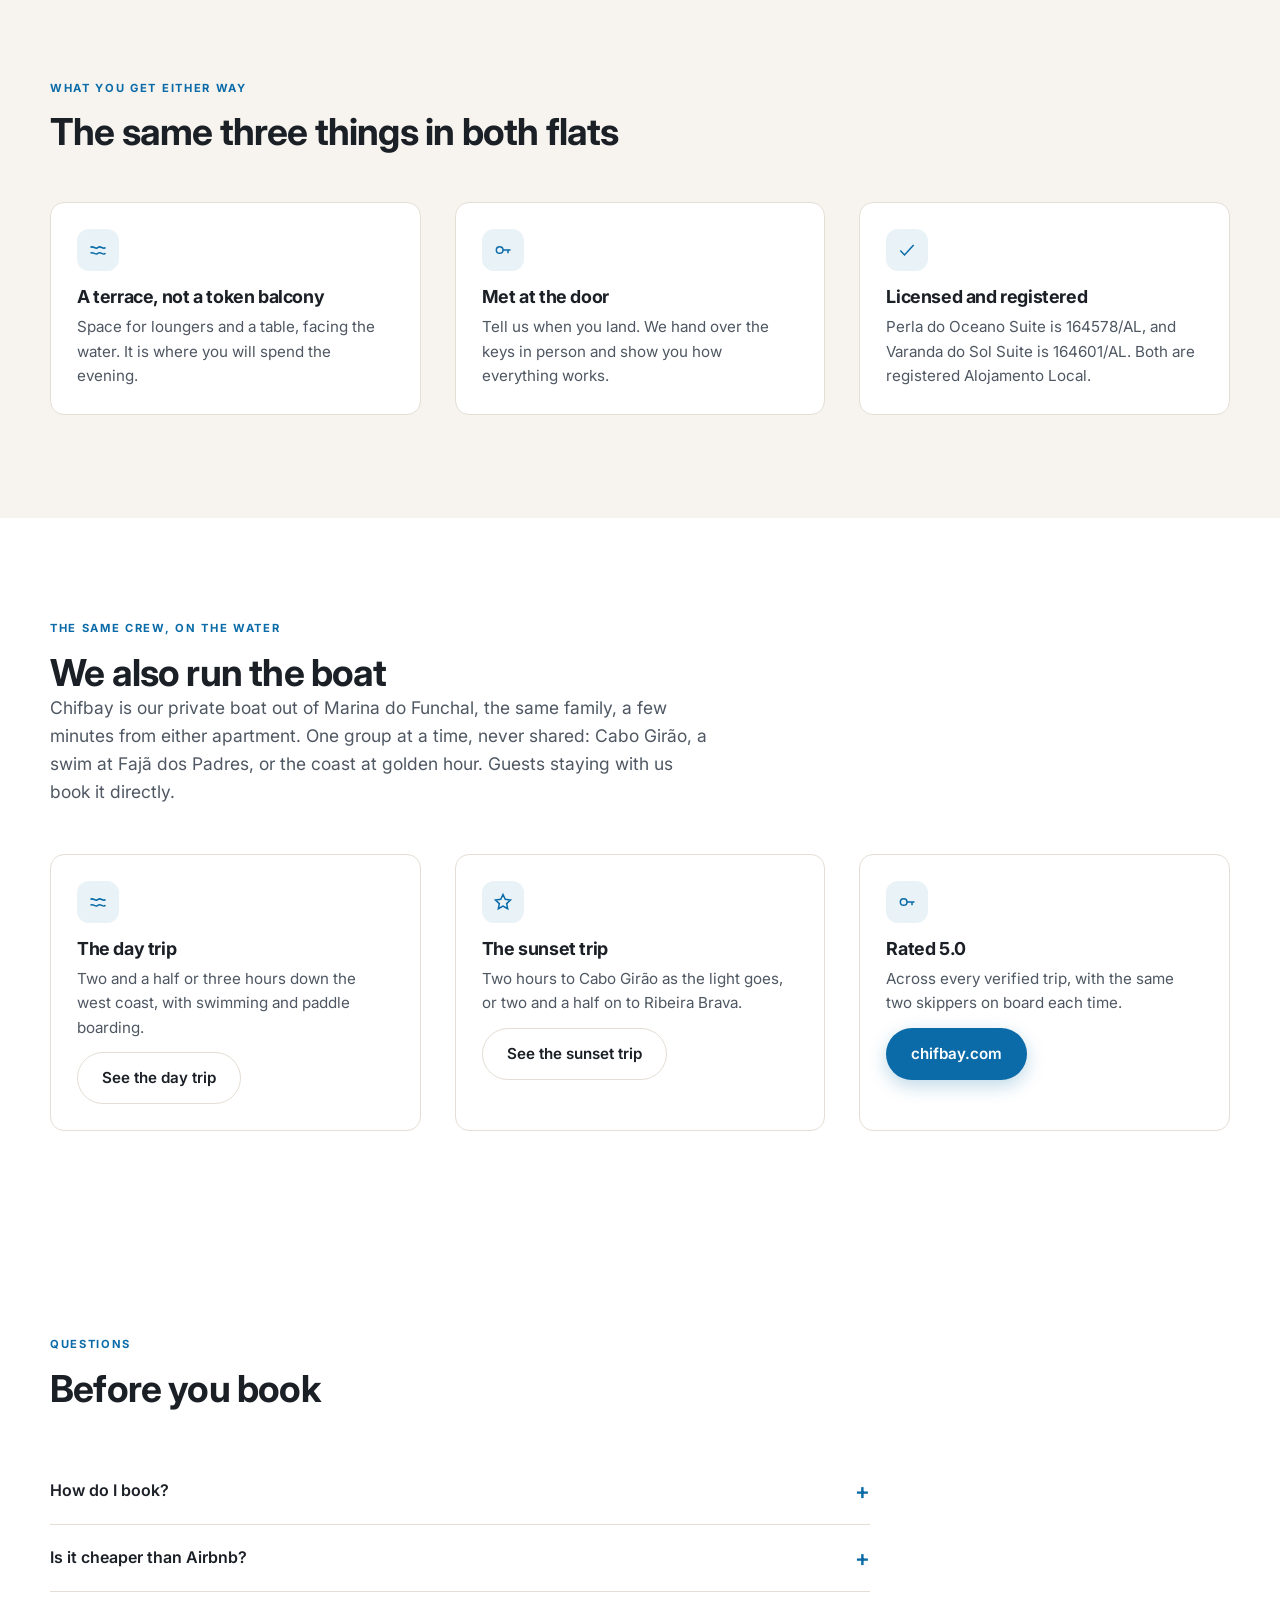
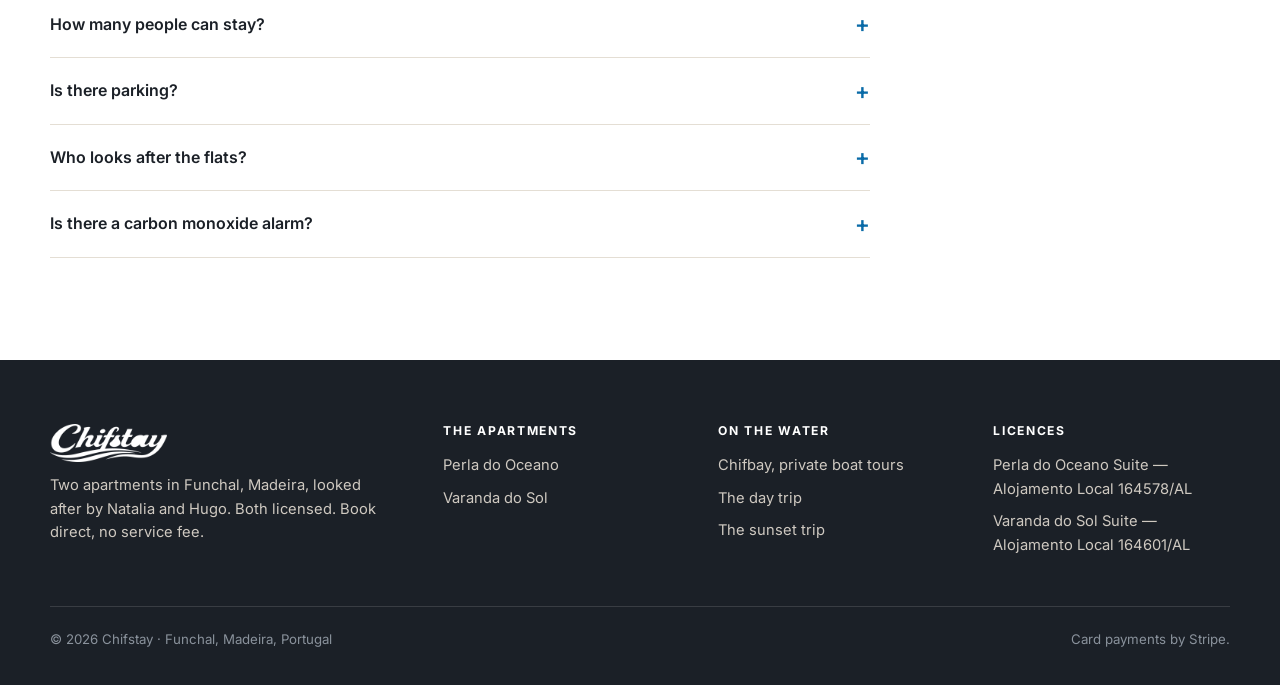
==== commit d3b60180: "Reviews from Booking.com and Vrbo next to Airbnb - fetch-booking-reviews.py reads both Booking.com p" ====
--- a/index.html
+++ b/index.html
@@ -19,7 +19,7 @@
 <link rel="preconnect" href="https://fonts.gstatic.com" crossorigin/>
 <link href="https://fonts.googleapis.com/css2?family=Inter:wght@400;500;600;700;800&display=swap" rel="stylesheet"/>
 <link rel="stylesheet" href="style.css"/>
-<script type="application/ld+json">{"@context":"https://schema.org","@type":"ItemList","publisher":{"@type":"Organization","name":"Chifstay","url":"https://chifstays.com","parentOrganization":{"@type":"Organization","name":"Chifbay","url":"https://chifbay.com"}},"name":"Chifstay apartments in Funchal","itemListElement":[{"@type":"ListItem","position":1,"item":{"@type":"Apartment","name":"Perla do Oceano Suite","url":"https://chifstays.com/perla-do-oceano","address":{"@type":"PostalAddress","addressLocality":"Funchal","addressRegion":"Madeira","addressCountry":"PT"},"numberOfBedrooms":2,"numberOfBathroomsTotal":1,"occupancy":{"@type":"QuantitativeValue","maxValue":3},"aggregateRating":{"@type":"AggregateRating","ratingValue":4.96,"reviewCount":24,"bestRating":5}}},{"@type":"ListItem","position":2,"item":{"@type":"Apartment","name":"Varanda do Sol Suite","url":"https://chifstays.com/varanda-do-sol","address":{"@type":"PostalAddress","addressLocality":"Funchal","addressRegion":"Madeira","addressCountry":"PT"},"numberOfBedrooms":2,"numberOfBathroomsTotal":1,"occupancy":{"@type":"QuantitativeValue","maxValue":3},"aggregateRating":{"@type":"AggregateRating","ratingValue":4.89,"reviewCount":9,"bestRating":5}}}]}</script>
+<script type="application/ld+json">{"@context":"https://schema.org","@type":"ItemList","publisher":{"@type":"Organization","name":"Chifstay","url":"https://chifstays.com","parentOrganization":{"@type":"Organization","name":"Chifbay","url":"https://chifbay.com"}},"name":"Chifstay apartments in Funchal","itemListElement":[{"@type":"ListItem","position":1,"item":{"@type":"Apartment","name":"Perla do Oceano Suite","url":"https://chifstays.com/perla-do-oceano","address":{"@type":"PostalAddress","addressLocality":"Funchal","addressRegion":"Madeira","addressCountry":"PT"},"numberOfBedrooms":2,"numberOfBathroomsTotal":1,"occupancy":{"@type":"QuantitativeValue","maxValue":3}}},{"@type":"ListItem","position":2,"item":{"@type":"Apartment","name":"Varanda do Sol Suite","url":"https://chifstays.com/varanda-do-sol","address":{"@type":"PostalAddress","addressLocality":"Funchal","addressRegion":"Madeira","addressCountry":"PT"},"numberOfBedrooms":2,"numberOfBathroomsTotal":1,"occupancy":{"@type":"QuantitativeValue","maxValue":3}}}]}</script>
 </head>
 <body>
 
@@ -52,7 +52,7 @@
     <div class="hero-facts rv">
       <span><b>2</b> apartments</span>
       <span><b>6</b> guests in total</span>
-      <a class="hero-rating" href="#reviews"><svg viewBox="0 0 24 24"><path d="m12 3 2.7 5.8 6.3.8-4.6 4.3 1.2 6.2L12 17l-5.6 3.1 1.2-6.2L3 9.6l6.3-.8z"/></svg><b>4.94</b> from 33 guest reviews</a>
+      <a class="hero-rating" href="#reviews"><svg viewBox="0 0 24 24"><path d="m12 3 2.7 5.8 6.3.8-4.6 4.3 1.2 6.2L12 17l-5.6 3.1 1.2-6.2L3 9.6l6.3-.8z"/></svg><b>4.94</b> on Airbnb · 56 guest reviews on 3 sites</a>
       <span>Licensed <b>Alojamento Local</b></span>
     </div>
   </div>
@@ -119,76 +119,96 @@
   <div class="wrap">
     <div class="sec-head rv">
       <p class="eyebrow">Guest reviews</p>
-      <h2>4.94 out of 5, from 33 guest reviews</h2>
-      <p class="lede">Every review below was written by a guest after their stay, on Airbnb. Nothing is edited;
-      reviews in other languages show Airbnb's English translation.</p>
-    </div>
+      <h2>56 guest reviews, on Airbnb, Booking.com and Vrbo</h2>
+      <p class="lede">Each one written by a guest after their stay, on the site they booked through. Nothing is
+      edited; reviews in other languages show an English translation, with the guest's own words one tap away.</p>
+    </div>
+    <div class="rv"><div class="src-tiles">
+      <a class="src-tile" href="#reviews">
+        <span>Airbnb</span><b>4.94<i>/5</i></b><small>33 reviews</small></a>
+      <a class="src-tile" href="#reviews">
+        <span>Booking.com</span><b>9.1<i>/10</i></b><small>16 reviews</small></a>
+      <a class="src-tile" href="#reviews">
+        <span>Vrbo</span><b>9.5<i>/10</i></b><small>7 reviews</small></a>
+    </div></div>
     <div class="revs rv-group">
       
-        <article class="rev rv">
+        <article class="rev rv" data-src="airbnb">
           <header>
             <span class="rev-av" aria-hidden="true">J</span>
             <div><b>Jack</b><span>5 years on Airbnb</span></div>
+            <span class="rev-src rev-src-airbnb">Airbnb</span>
           </header>
           <div class="rev-meta"><span class="rev-stars" aria-label="5 out of 5 stars">★★★★★<i></i></span>
             <span>October 2025</span><span>Stayed a few nights</span><span>Perla do Oceano Suite</span></div>
           <div class="rev-text"><p>Peaceful, clean, luxurious and relaxing. Couldnt have asked for a better place to stay. Made our visit to madeira feel comfortable and relaxed. Will be coming again! Thank you!</p></div>
           
-        </article>
-        <article class="rev rv">
+          
+        </article>
+        <article class="rev rv" data-src="airbnb">
           <header>
             <span class="rev-av" aria-hidden="true">H</span>
             <div><b>Hannah</b><span>9 years on Airbnb</span></div>
+            <span class="rev-src rev-src-airbnb">Airbnb</span>
           </header>
           <div class="rev-meta"><span class="rev-stars" aria-label="5 out of 5 stars">★★★★★<i></i></span>
             <span>August 2026</span><span>Stayed about a week</span><span>Varanda do Sol Suite</span></div>
           <div class="rev-text"><p>A lovely base from which to explore Madeira, good Funchal bus service, natural pool and restaurant/supermarket access. </p><p>A peaceful place to retreat to after days out, sit on the terrace and listen to the waves crashing on the beach below.</p></div>
           
-        </article>
-        <article class="rev rv">
+          
+        </article>
+        <article class="rev rv" data-src="booking">
+          <header>
+            <span class="rev-av" aria-hidden="true">D</span>
+            <div><b>Diana</b><span>Serbia</span></div>
+            <span class="rev-src rev-src-booking">Booking.com</span>
+          </header>
+          <div class="rev-meta"><span class="rev-ten" aria-label="10 out of 10">10<i>/10</i></span>
+            <span>November 2025</span><span>Stayed 8 nights</span><span>Varanda do Sol Suite</span></div>
+          <div class="rev-text"><p class="rev-title">Perfect stay</p><p>The apartment is amazing and very well-equipped; you truly have everything you need. The hosts were great as well, with very fast and easy communication. The terrace is beyond beautiful. The location is excellent—really close to the city center, yet you still have your own peaceful spot near the beach. There are plenty of markets and restaurants around, and if we ever come back to Madeira, we would definitely stay here again.</p><p class="rev-bad"><span>Less good:</span> Everything was great.</p></div>
+          
+          <details class="rev-orig"><summary>Reply from Natalia and Hugo</summary><p>Thank you so much for your wonderful feedback. It truly makes us happy to hear that your stay was perfect and that you enjoyed the apartment, the terrace, and the neighborhood.</p><p>You were fantastic guests, and communicating with you was really easy.</p><p>If you ever come back to Madeira, we’d be delighted to welcome you again.</p><p>Natalia &amp; Hugo</p></details>
+        </article>
+        <article class="rev rv" data-src="airbnb">
           <header>
             <span class="rev-av" aria-hidden="true">Y</span>
             <div><b>Yanrui</b><span>7 years on Airbnb</span></div>
+            <span class="rev-src rev-src-airbnb">Airbnb</span>
           </header>
           <div class="rev-meta"><span class="rev-stars" aria-label="5 out of 5 stars">★★★★★<i></i></span>
             <span>January 2026</span><span>Stayed a few nights</span><span>Perla do Oceano Suite</span></div>
           <div class="rev-text"><p>Great place to stay, overlooking the entire bay, we saw the most beautiful New Year's Eve fireworks here!</p></div>
           <details class="rev-orig"><summary>Translated from Chinese (Simplified) · show original</summary><p>很棒的住宿，可以俯瞰整个海湾，我们在这里看到了最美的跨年烟花！</p></details>
-        </article>
-        <article class="rev rv">
-          <header>
-            <span class="rev-av" aria-hidden="true">P</span>
-            <div><b>Pierre</b><span>5 years on Airbnb</span></div>
-          </header>
-          <div class="rev-meta"><span class="rev-stars" aria-label="5 out of 5 stars">★★★★★<i></i></span>
-            <span>September 2026</span><span>Stayed about a week</span><span>Varanda do Sol Suite</span></div>
-          <div class="rev-text"><p>Beautiful, quiet apartment with a beautiful terrace overlooking the sea. Has all the comforts. Close to the supermarket, the beach and lots of good restaurants. Great host, I recommend it!</p></div>
-          <details class="rev-orig"><summary>Translated from French · show original</summary><p>Superbe appartement au calme avec une très belle terrasse vue sur mer. Dispose de tout le confort. Proche du supermarché, de la plage et de pleins de bons restaurant. Super hôte je recommande !</p></details>
-        </article>
-        <article class="rev rv">
-          <header>
-            <span class="rev-av" aria-hidden="true">D</span>
-            <div><b>Deirdre</b><span>8 years on Airbnb</span></div>
-          </header>
-          <div class="rev-meta"><span class="rev-stars" aria-label="5 out of 5 stars">★★★★★<i></i></span>
-            <span>October 2025</span><span>Stayed over a week</span><span>Perla do Oceano Suite</span></div>
-          <div class="rev-text"><p>Exceptionally clean, spacious and well equipped apartment. The balcony off the living room offers stunning views over Funchal to the ocean. The large outdoor terrace is  a standout amenity.</p></div>
-          
-        </article>
-        <article class="rev rv">
+          
+        </article>
+        <article class="rev rv" data-src="vrbo">
+          <header>
+            <span class="rev-av" aria-hidden="true">N</span>
+            <div><b>Nina J D.</b><span>Travelled with family</span></div>
+            <span class="rev-src rev-src-vrbo">Vrbo</span>
+          </header>
+          <div class="rev-meta"><span class="rev-ten" aria-label="10 out of 10">10<i>/10</i></span>
+            <span>March 2026</span><span>Stayed 14 nights</span><span>Perla do Oceano Suite</span></div>
+          <div class="rev-text"><p>The property was as described, very clean and comfortable. Kitchen had everything we needed, we were there for 2 weeks and cooked in a few times. Natalia was always quick to respond to our enquires. There is a convenience store right by the apartment and other shops about 15 mins walk. The buses are really easy to use and stops about 2 minutes walk from the building. The views are fantastic from the terrace and balcony.</p></div>
+          
+          
+        </article>
+        <article class="rev rv" data-src="airbnb">
           <header>
             <span class="rev-av" aria-hidden="true">A</span>
             <div><b>Andreas</b><span>9 years on Airbnb</span></div>
+            <span class="rev-src rev-src-airbnb">Airbnb</span>
           </header>
           <div class="rev-meta"><span class="rev-stars" aria-label="5 out of 5 stars">★★★★★<i></i></span>
             <span>March 2026</span><span>Stayed about a week</span><span>Varanda do Sol Suite</span></div>
           <div class="rev-text"><p>Really nice place to stay and a super friendly host. Great location with lots of restaurants nearby, a lovely terrace, and easy private parking. We’d definitely stay here again!</p></div>
           
+          
         </article>
     </div>
     <div class="rev-links rv">
-      <a class="btn btn-o" href="/perla-do-oceano#reviews"><svg viewBox="0 0 24 24"><path d="m12 3 2.7 5.8 6.3.8-4.6 4.3 1.2 6.2L12 17l-5.6 3.1 1.2-6.2L3 9.6l6.3-.8z"/></svg> 4.96 · all 24 reviews of Perla do Oceano Suite</a>
-      <a class="btn btn-o" href="/varanda-do-sol#reviews"><svg viewBox="0 0 24 24"><path d="m12 3 2.7 5.8 6.3.8-4.6 4.3 1.2 6.2L12 17l-5.6 3.1 1.2-6.2L3 9.6l6.3-.8z"/></svg> 4.89 · all 9 reviews of Varanda do Sol Suite</a>
+      <a class="btn btn-o" href="/perla-do-oceano#reviews">All 33 reviews of Perla do Oceano Suite</a>
+      <a class="btn btn-o" href="/varanda-do-sol#reviews">All 23 reviews of Varanda do Sol Suite</a>
     </div>
   </div>
 </section>
--- a/style.css
+++ b/style.css
@@ -438,11 +438,8 @@
 .rev-orig p{margin:8px 0 0;font-style:italic}
 .rev-links{display:flex;flex-wrap:wrap;gap:12px;margin-top:28px}
 .rev-links svg{width:15px;height:15px;fill:var(--gold);stroke:none;vertical-align:-2px}
-.rev-head{display:grid;grid-template-columns:auto 1fr;gap:clamp(24px,5vw,72px);align-items:center;margin-bottom:clamp(28px,4vw,44px)}
-.rev-score{display:flex;flex-direction:column;align-items:flex-start}
-.rev-score svg{width:30px;height:30px;fill:var(--gold);stroke:none}
-.rev-score b{font-size:clamp(2.6rem,6vw,3.6rem);line-height:1;letter-spacing:-.03em;margin-top:6px}
-.rev-score span{color:var(--ink-3);font-size:.92rem;margin-top:6px}
+.rev-head{margin:28px 0 8px}
+.rev-cats-h{margin:0 0 14px;font-size:.84rem;color:var(--ink-3);font-weight:600;letter-spacing:.02em}
 .rev-cats{list-style:none;margin:0;padding:0;display:grid;grid-template-columns:repeat(2,minmax(0,1fr));gap:12px 36px}
 .rev-cats li{display:grid;grid-template-columns:110px 1fr 30px;align-items:center;gap:12px;font-size:.92rem}
 .rev-cats i{height:4px;border-radius:4px;background:var(--line);overflow:hidden}
@@ -451,7 +448,6 @@
 @media (max-width:960px){ .revs{grid-template-columns:repeat(2,minmax(0,1fr))} }
 @media (max-width:640px){
   .revs{grid-template-columns:1fr}
-  .rev-head{grid-template-columns:1fr}
   .rev-cats{grid-template-columns:1fr}
   .rev-links .btn{width:100%;justify-content:center;text-align:center}
 }
@@ -461,3 +457,28 @@
 .map{height:clamp(300px,42vw,440px);border-radius:var(--radius);overflow:hidden;border:1px solid var(--line);
   background:var(--sand);z-index:0}
 .map .leaflet-control-attribution{font-size:10px}
+
+/* review sources: one tile per site, a tag on each card, and a filter */
+.src-tiles{display:flex;flex-wrap:wrap;gap:12px;margin-bottom:28px}
+.src-tile{display:flex;flex-direction:column;gap:2px;min-width:150px;padding:14px 18px;border-radius:var(--radius);
+  background:#fff;border:1px solid var(--line);color:var(--ink);text-decoration:none;transition:border-color .2s}
+.src-tile:hover{border-color:var(--sea)}
+.src-tile span{font-size:.84rem;color:var(--ink-3);font-weight:600}
+.src-tile b{font-size:1.7rem;letter-spacing:-.02em;line-height:1.1}
+.src-tile b i{font-style:normal;font-size:.9rem;color:var(--ink-3);font-weight:500}
+.src-tile small{font-size:.82rem;color:var(--ink-2)}
+.rev header .rev-src{margin-left:auto;align-self:flex-start;font-size:.72rem;font-weight:700;padding:4px 8px;border-radius:999px;
+  background:var(--sand);color:var(--ink-2);white-space:nowrap}
+.rev-src-airbnb{color:#c13a4b!important}
+.rev-src-booking{color:#0b3d91!important}
+.rev-src-vrbo{color:#1a5fb4!important}
+.rev-ten{font-weight:700;color:var(--ink);font-size:.92rem}
+.rev-ten i{font-style:normal;color:var(--ink-3);font-weight:500}
+.rev-title{font-weight:600;color:var(--ink)!important}
+.rev-bad{font-size:.9rem!important}
+.rev-bad span{font-weight:600;color:var(--ink)}
+.rev-filter{display:flex;flex-wrap:wrap;gap:8px;margin:26px 0 20px}
+.rev-filter button{font:inherit;font-size:.88rem;font-weight:600;padding:8px 14px;border-radius:999px;cursor:pointer;
+  background:#fff;border:1px solid var(--line);color:var(--ink-2)}
+.rev-filter button.on{background:var(--ink);border-color:var(--ink);color:#fff}
+@media (max-width:640px){ .src-tiles{gap:8px} .src-tile{flex:1 1 0;min-width:0;padding:12px} .src-tile b{font-size:1.35rem} }
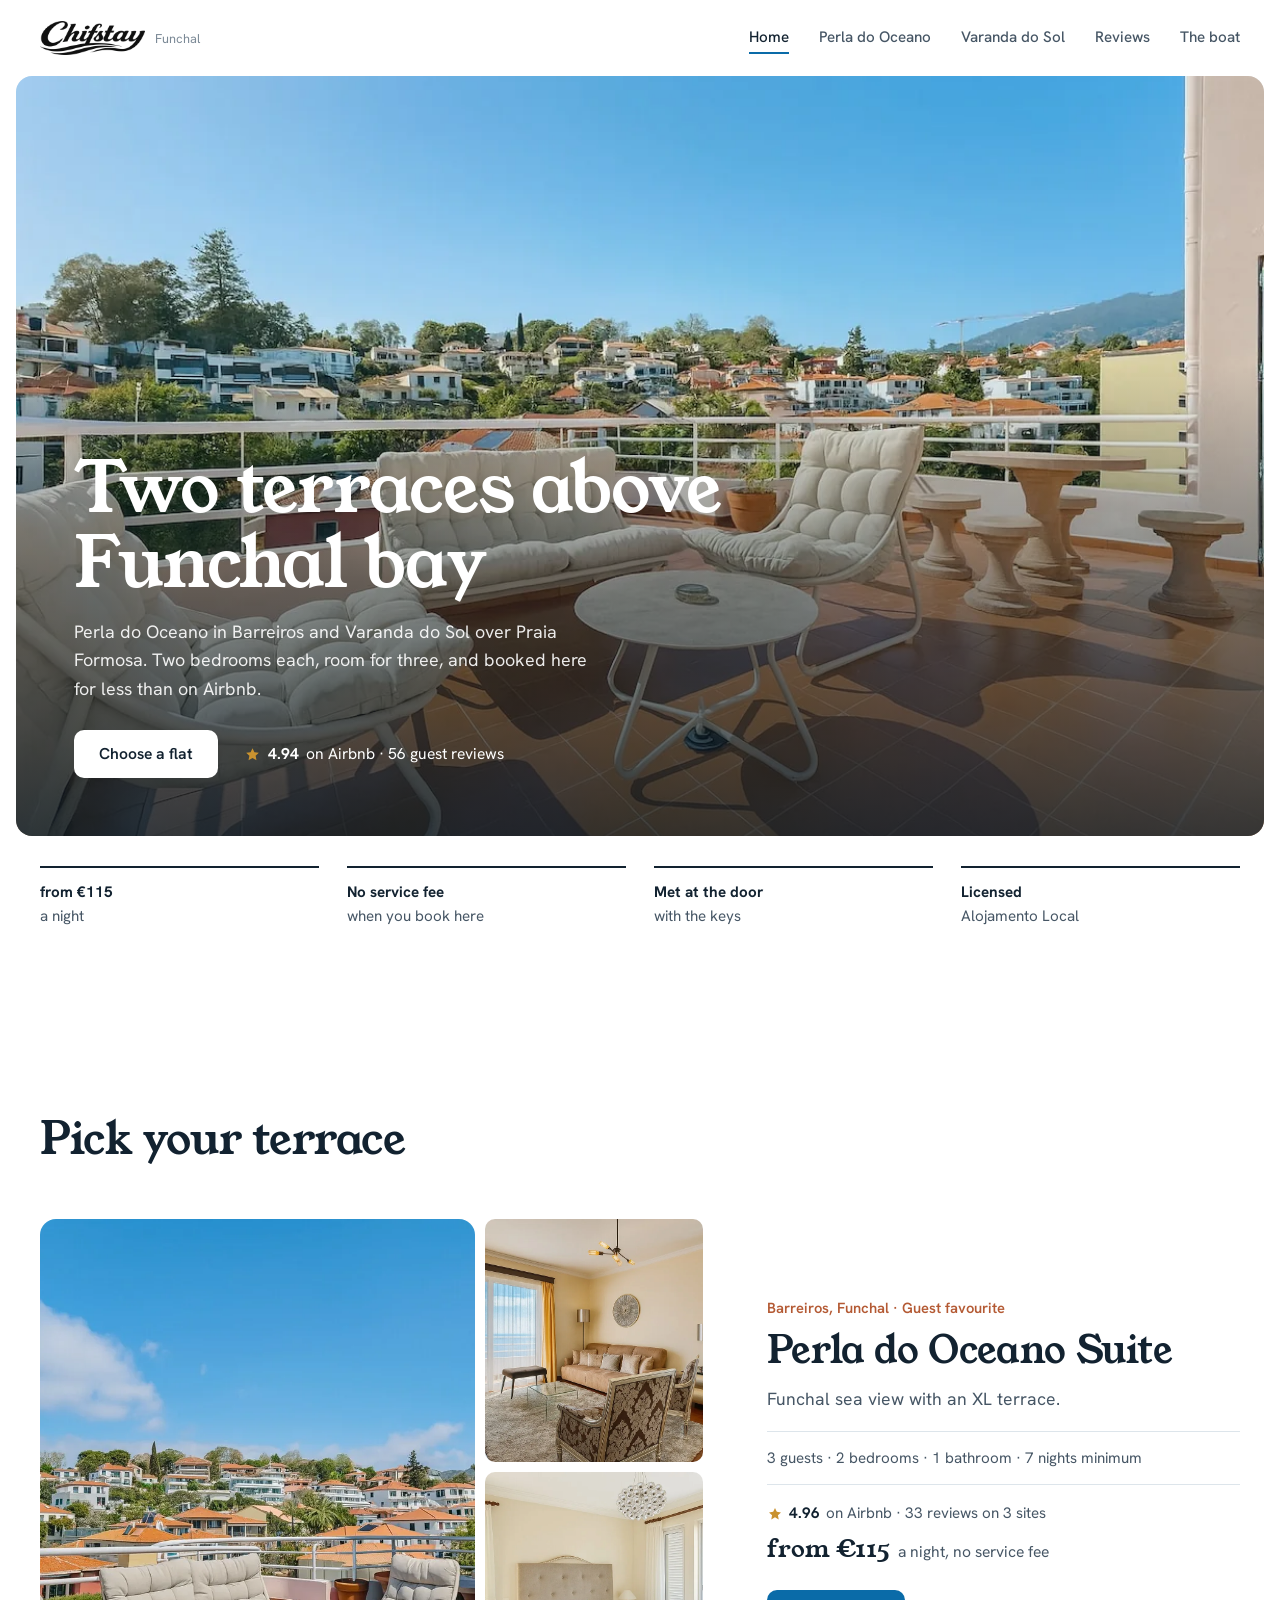
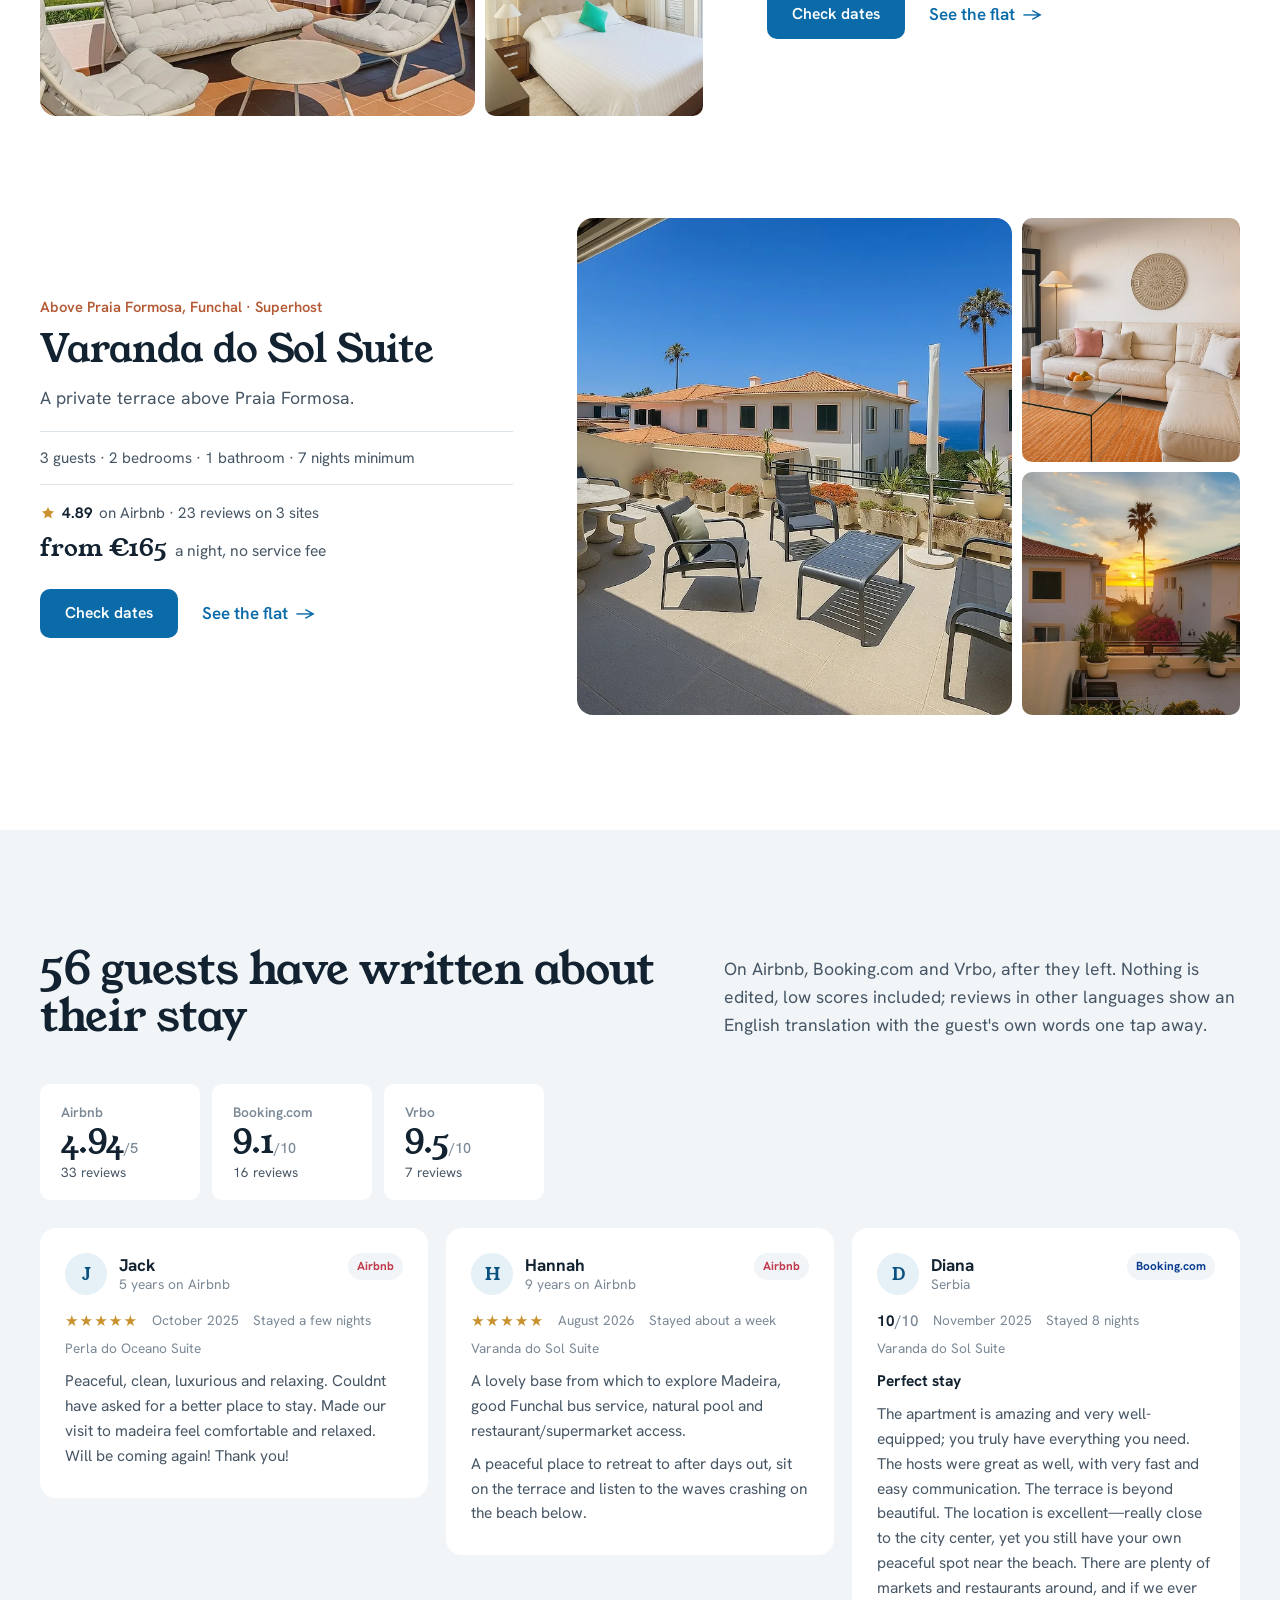
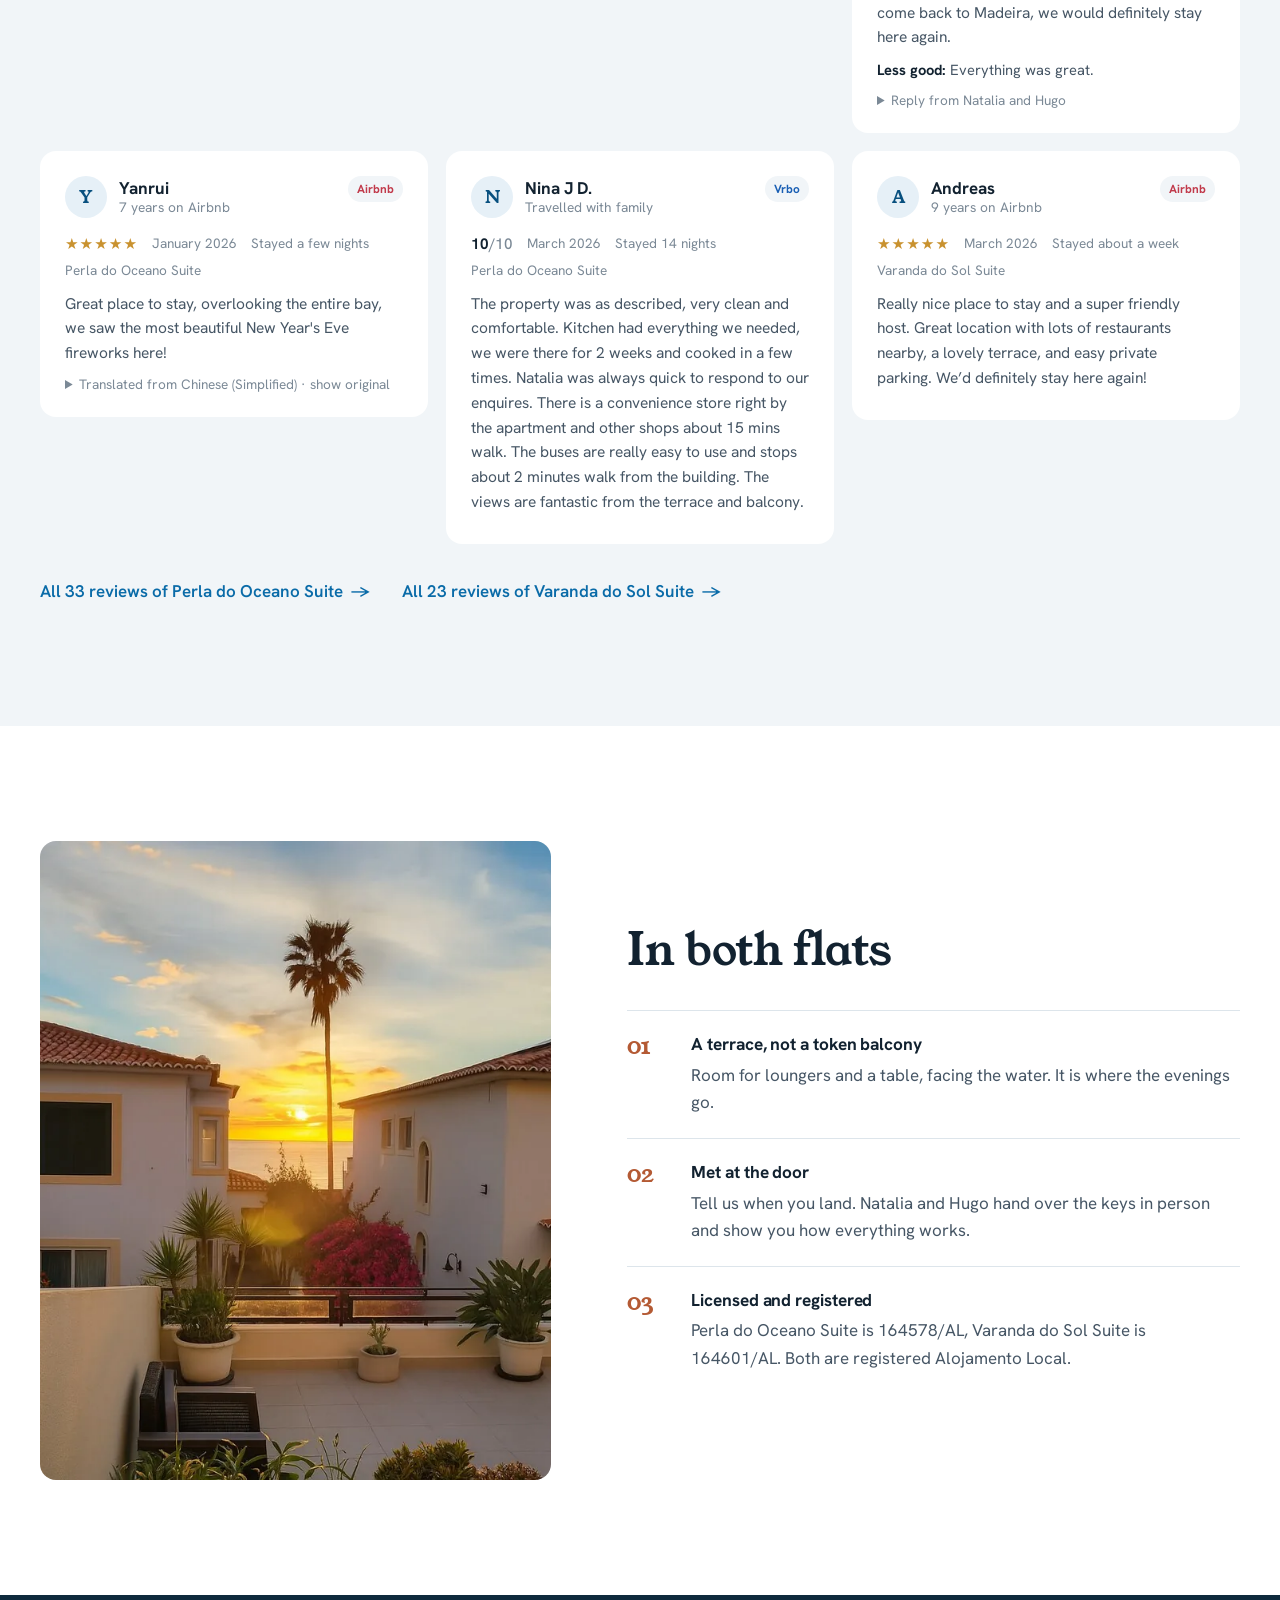
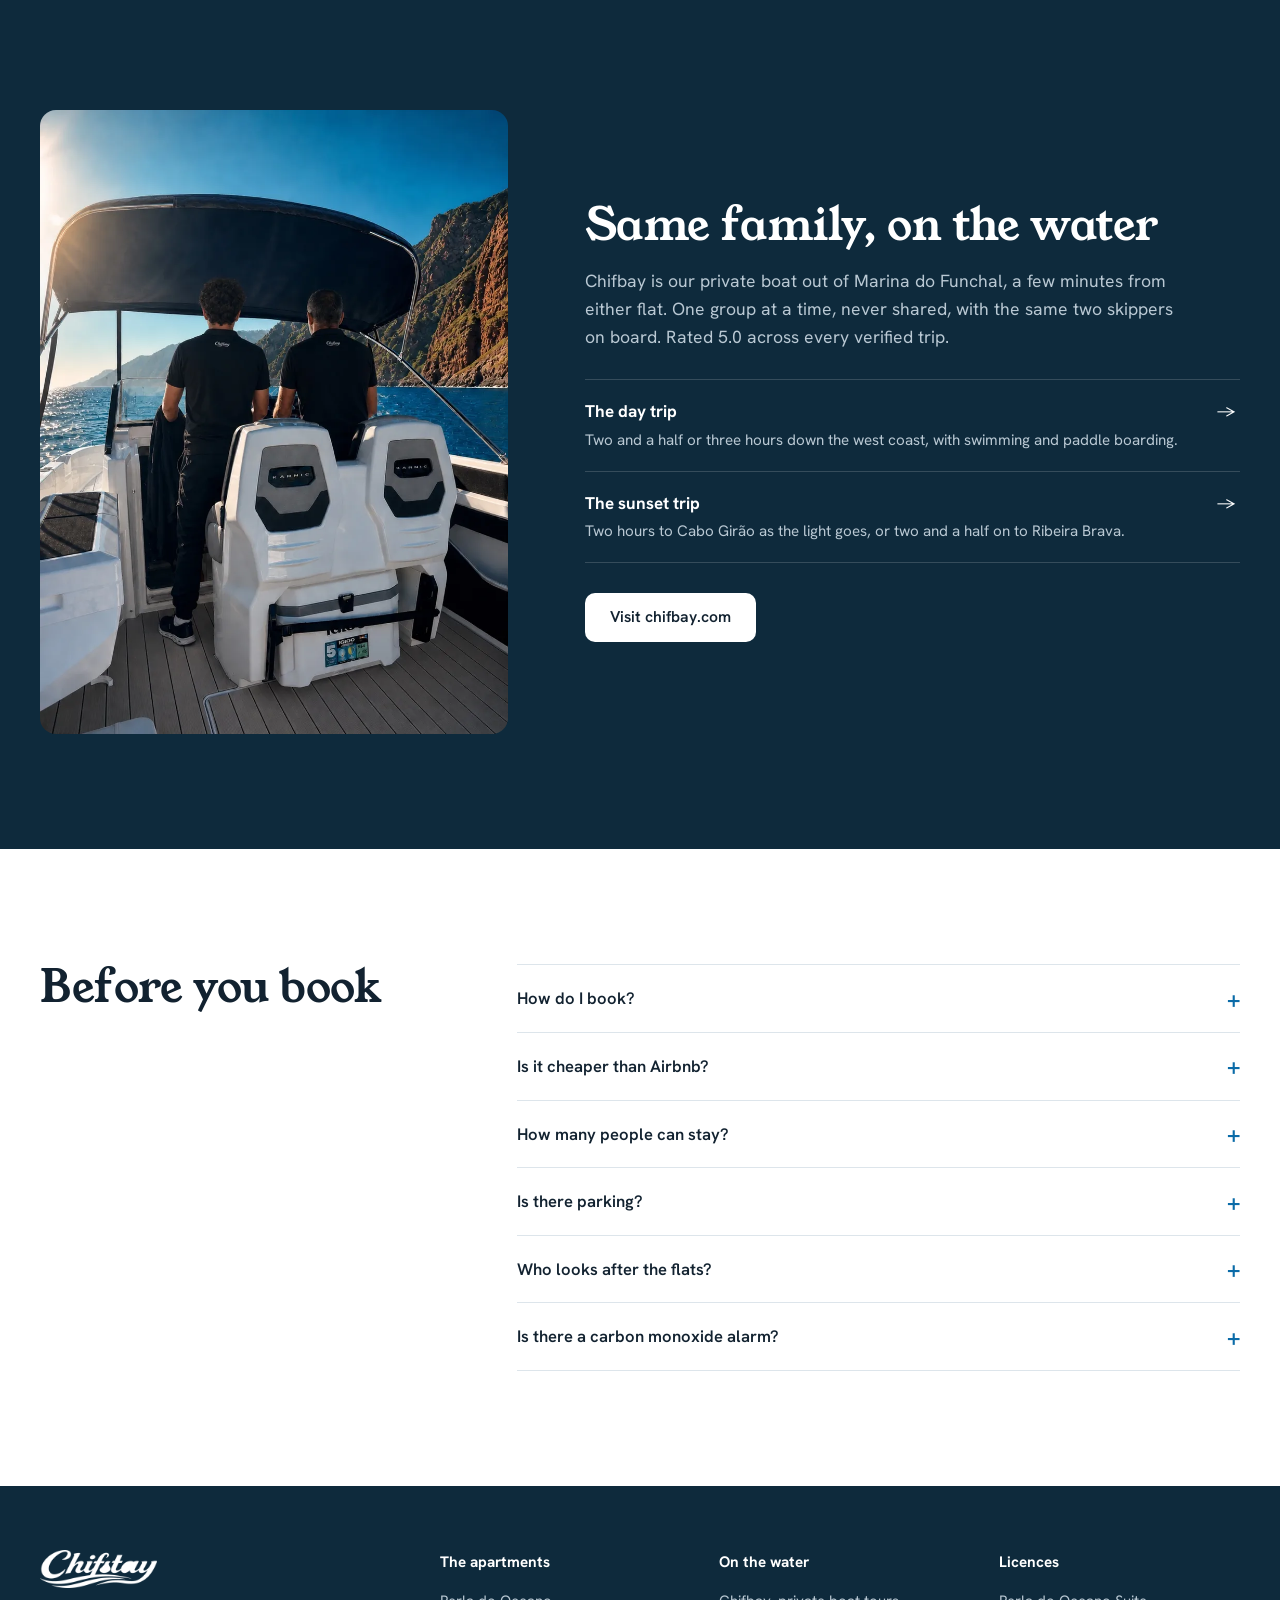
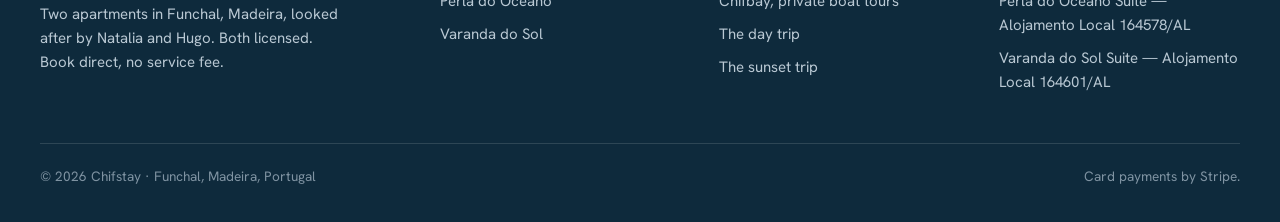
==== commit d017b8dc: "New look: terrace hero, serif titles, fewer boxes - hero is the Perla terrace with the title on the " ====
--- a/index.html
+++ b/index.html
@@ -17,7 +17,7 @@
 
 <link rel="preconnect" href="https://fonts.googleapis.com"/>
 <link rel="preconnect" href="https://fonts.gstatic.com" crossorigin/>
-<link href="https://fonts.googleapis.com/css2?family=Inter:wght@400;500;600;700;800&display=swap" rel="stylesheet"/>
+<link href="https://fonts.googleapis.com/css2?family=Young+Serif&family=Hanken+Grotesk:wght@400;500;600;700&display=swap" rel="stylesheet"/>
 <link rel="stylesheet" href="style.css"/>
 <script type="application/ld+json">{"@context":"https://schema.org","@type":"ItemList","publisher":{"@type":"Organization","name":"Chifstay","url":"https://chifstays.com","parentOrganization":{"@type":"Organization","name":"Chifbay","url":"https://chifbay.com"}},"name":"Chifstay apartments in Funchal","itemListElement":[{"@type":"ListItem","position":1,"item":{"@type":"Apartment","name":"Perla do Oceano Suite","url":"https://chifstays.com/perla-do-oceano","address":{"@type":"PostalAddress","addressLocality":"Funchal","addressRegion":"Madeira","addressCountry":"PT"},"numberOfBedrooms":2,"numberOfBathroomsTotal":1,"occupancy":{"@type":"QuantitativeValue","maxValue":3}}},{"@type":"ListItem","position":2,"item":{"@type":"Apartment","name":"Varanda do Sol Suite","url":"https://chifstays.com/varanda-do-sol","address":{"@type":"PostalAddress","addressLocality":"Funchal","addressRegion":"Madeira","addressCountry":"PT"},"numberOfBedrooms":2,"numberOfBathroomsTotal":1,"occupancy":{"@type":"QuantitativeValue","maxValue":3}}}]}</script>
 </head>
@@ -41,87 +41,80 @@
 </nav>
 
 
-<header class="intro">
+<header class="hero">
+  <div class="hero-frame">
+    <img class="hero-img" src="assets/perla/terrasse-vue-mer.webp" alt="The XL terrace, looking over the rooftops of Funchal to the sea"
+         width="1200" height="800" fetchpriority="high" decoding="async"/>
+    <div class="hero-copy">
+      <h1>Two terraces above Funchal bay</h1>
+      <p>Perla do Oceano in Barreiros and Varanda do Sol over Praia Formosa. Two bedrooms each, room for three,
+      and booked here for less than on Airbnb.</p>
+      <div class="hero-cta">
+        <a class="btn btn-light" href="#flats">Choose a flat</a>
+        <a class="hero-rating" href="#reviews"><svg viewBox="0 0 24 24"><path d="m12 3 2.7 5.8 6.3.8-4.6 4.3 1.2 6.2L12 17l-5.6 3.1 1.2-6.2L3 9.6l6.3-.8z"/></svg><b>4.94</b> on Airbnb · 56 guest reviews</a>
+      </div>
+    </div>
+  </div>
+  <ul class="hero-facts wrap">
+    <li><b>from €115</b> a night</li>
+    <li><b>No service fee</b> when you book here</li>
+    <li><b>Met at the door</b> with the keys</li>
+    <li><b>Licensed</b> Alojamento Local</li>
+  </ul>
+</header>
+
+<section id="flats">
   <div class="wrap">
-    <div class="hero-copy rv">
-      <p class="eyebrow">Funchal · Madeira</p>
-      <h1>Two apartments, <em>both with the sea</em> in the window</h1>
-      <p class="lede">Both sleep three, both have two bedrooms and a terrace of their own. One looks over
-      Funchal bay from Barreiros, the other sits on the cliff above Praia Formosa.</p>
-    </div>
-    <div class="hero-facts rv">
-      <span><b>2</b> apartments</span>
-      <span><b>6</b> guests in total</span>
-      <a class="hero-rating" href="#reviews"><svg viewBox="0 0 24 24"><path d="m12 3 2.7 5.8 6.3.8-4.6 4.3 1.2 6.2L12 17l-5.6 3.1 1.2-6.2L3 9.6l6.3-.8z"/></svg><b>4.94</b> on Airbnb · 56 guest reviews on 3 sites</a>
-      <span>Licensed <b>Alojamento Local</b></span>
-    </div>
-  </div>
-</header>
-
-
-<section class="flat" id="perla-do-oceano">
-  <div class="wrap flat-in">
-    <div class="flat-shots rv">
-      <figure class="lead"><img src="assets/perla/terrasse-vue-mer.webp" alt="The XL terrace, looking over the rooftops of Funchal to the sea" loading="lazy" decoding="async" width="1200" height="800"/></figure>
+    <h2 class="sec-title rv">Pick your terrace</h2>
+    
+  <article class="flat" id="perla-do-oceano">
+    <a class="flat-shots rv" href="/perla-do-oceano" aria-label="See Perla do Oceano Suite">
+      <figure class="lead"><img src="assets/perla/balcon-transats.webp" alt="Loungers on the terrace above the bay" loading="lazy" decoding="async" width="1200" height="800"/></figure>
       <figure><img src="assets/perla/salon-balcon.webp" alt="The living room, opening onto the balcony and the bay" loading="lazy" decoding="async" width="1200" height="800"/></figure>
       <figure><img src="assets/perla/chambre-balcon.webp" alt="The main bedroom, with its own door to the balcony" loading="lazy" decoding="async" width="1200" height="800"/></figure>
-    </div>
+    </a>
     <div class="flat-copy rv">
-      <span class="badge-flat">Guest favourite</span>
-      <h2>Perla do Oceano Suite</h2>
-      <p class="flat-where">Barreiros, Funchal</p>
-      <span class="rating"><svg viewBox="0 0 24 24"><path d="m12 3 2.7 5.8 6.3.8-4.6 4.3 1.2 6.2L12 17l-5.6 3.1 1.2-6.2L3 9.6l6.3-.8z"/></svg>4.96 <span>· 24 reviews</span></span>
-      <div class="stay-meta">
-        <span><svg viewBox="0 0 24 24"><circle cx="12" cy="8" r="4"/><path d="M4 21c0-4 3.6-6 8-6s8 2 8 6"/></svg> 3 guests</span>
-        <span><svg viewBox="0 0 24 24"><path d="M3 18V7m0 6h18m0 5V11a3 3 0 0 0-3-3H8"/><circle cx="7" cy="11" r="1.6"/></svg> 2 bedrooms · 2 beds</span>
-        <span><svg viewBox="0 0 24 24"><path d="M4 12h16v3a4 4 0 0 1-4 4H8a4 4 0 0 1-4-4z"/><path d="M7 12V6a2 2 0 0 1 4 0"/></svg> 1 bathroom</span>
-      </div>
-      <p>Funchal sea view with an XL terrace.</p>
-      <p class="price"><b>from €115</b> a night · 7 nights minimum
-         <span>€10 or more a night under Airbnb, and no service fee</span></p>
-      <div class="stay-cta">
-        <a class="btn btn-p" href="/perla-do-oceano">See the apartment</a>
-        <a class="btn btn-o" href="/perla-do-oceano#book">Check dates</a>
-      </div>
-    </div>
-  </div>
-</section>
-
-<section class="flat sand" id="varanda-do-sol">
-  <div class="wrap flat-in flip">
-    <div class="flat-shots rv">
+      <p class="flat-where">Barreiros, Funchal · Guest favourite</p>
+      <h3>Perla do Oceano Suite</h3>
+      <p class="flat-line">Funchal sea view with an XL terrace.</p>
+      <p class="flat-facts">3 guests · 2 bedrooms · 1 bathroom · 7 nights minimum</p>
+      <p class="flat-score"><svg viewBox="0 0 24 24"><path d="m12 3 2.7 5.8 6.3.8-4.6 4.3 1.2 6.2L12 17l-5.6 3.1 1.2-6.2L3 9.6l6.3-.8z"/></svg><b>4.96</b> on Airbnb · 33 reviews on 3 sites</p>
+      <p class="flat-price"><b>from €115</b> a night, no service fee</p>
+      <div class="flat-cta">
+        <a class="btn btn-p" href="/perla-do-oceano#book">Check dates</a>
+        <a class="link" href="/perla-do-oceano">See the flat</a>
+      </div>
+    </div>
+  </article>
+
+  <article class="flat flip" id="varanda-do-sol">
+    <a class="flat-shots rv" href="/varanda-do-sol" aria-label="See Varanda do Sol Suite">
       <figure class="lead"><img src="assets/varanda/terrasse-transats.webp" alt="The private terrace, with loungers facing the water" loading="lazy" decoding="async" width="1200" height="800"/></figure>
       <figure><img src="assets/varanda/salon-canape.webp" alt="The living room, in white and pale wood" loading="lazy" decoding="async" width="1200" height="800"/></figure>
       <figure><img src="assets/varanda/coucher-de-soleil.webp" alt="Sunset over the rooftops, from the terrace" loading="lazy" decoding="async" width="1200" height="800"/></figure>
-    </div>
+    </a>
     <div class="flat-copy rv">
-      <span class="badge-flat">Superhost</span>
-      <h2>Varanda do Sol Suite</h2>
-      <p class="flat-where">Above Praia Formosa, Funchal</p>
-      <span class="rating"><svg viewBox="0 0 24 24"><path d="m12 3 2.7 5.8 6.3.8-4.6 4.3 1.2 6.2L12 17l-5.6 3.1 1.2-6.2L3 9.6l6.3-.8z"/></svg>4.89 <span>· 9 reviews</span></span>
-      <div class="stay-meta">
-        <span><svg viewBox="0 0 24 24"><circle cx="12" cy="8" r="4"/><path d="M4 21c0-4 3.6-6 8-6s8 2 8 6"/></svg> 3 guests</span>
-        <span><svg viewBox="0 0 24 24"><path d="M3 18V7m0 6h18m0 5V11a3 3 0 0 0-3-3H8"/><circle cx="7" cy="11" r="1.6"/></svg> 2 bedrooms · 2 beds</span>
-        <span><svg viewBox="0 0 24 24"><path d="M4 12h16v3a4 4 0 0 1-4 4H8a4 4 0 0 1-4-4z"/><path d="M7 12V6a2 2 0 0 1 4 0"/></svg> 1 bathroom</span>
-      </div>
-      <p>A private terrace above Praia Formosa.</p>
-      <p class="price"><b>from €165</b> a night · 7 nights minimum
-         <span>€10 or more a night under Airbnb, and no service fee</span></p>
-      <div class="stay-cta">
-        <a class="btn btn-p" href="/varanda-do-sol">See the apartment</a>
-        <a class="btn btn-o" href="/varanda-do-sol#book">Check dates</a>
-      </div>
-    </div>
-  </div>
-</section>
-
-<section id="reviews">
+      <p class="flat-where">Above Praia Formosa, Funchal · Superhost</p>
+      <h3>Varanda do Sol Suite</h3>
+      <p class="flat-line">A private terrace above Praia Formosa.</p>
+      <p class="flat-facts">3 guests · 2 bedrooms · 1 bathroom · 7 nights minimum</p>
+      <p class="flat-score"><svg viewBox="0 0 24 24"><path d="m12 3 2.7 5.8 6.3.8-4.6 4.3 1.2 6.2L12 17l-5.6 3.1 1.2-6.2L3 9.6l6.3-.8z"/></svg><b>4.89</b> on Airbnb · 23 reviews on 3 sites</p>
+      <p class="flat-price"><b>from €165</b> a night, no service fee</p>
+      <div class="flat-cta">
+        <a class="btn btn-p" href="/varanda-do-sol#book">Check dates</a>
+        <a class="link" href="/varanda-do-sol">See the flat</a>
+      </div>
+    </div>
+  </article>
+  </div>
+</section>
+
+<section class="mist" id="reviews">
   <div class="wrap">
-    <div class="sec-head rv">
-      <p class="eyebrow">Guest reviews</p>
-      <h2>56 guest reviews, on Airbnb, Booking.com and Vrbo</h2>
-      <p class="lede">Each one written by a guest after their stay, on the site they booked through. Nothing is
-      edited; reviews in other languages show an English translation, with the guest's own words one tap away.</p>
+    <div class="sec-split rv">
+      <h2>56 guests have written about their stay</h2>
+      <p class="lede">On Airbnb, Booking.com and Vrbo, after they left. Nothing is edited, low scores included;
+      reviews in other languages show an English translation with the guest's own words one tap away.</p>
     </div>
     <div class="rv"><div class="src-tiles">
       <a class="src-tile" href="#reviews">
@@ -131,7 +124,7 @@
       <a class="src-tile" href="#reviews">
         <span>Vrbo</span><b>9.5<i>/10</i></b><small>7 reviews</small></a>
     </div></div>
-    <div class="revs rv-group">
+    <div class="revs">
       
         <article class="rev rv" data-src="airbnb">
           <header>
@@ -207,78 +200,51 @@
         </article>
     </div>
     <div class="rev-links rv">
-      <a class="btn btn-o" href="/perla-do-oceano#reviews">All 33 reviews of Perla do Oceano Suite</a>
-      <a class="btn btn-o" href="/varanda-do-sol#reviews">All 23 reviews of Varanda do Sol Suite</a>
-    </div>
-  </div>
-</section>
-
-<section class="sand" id="funchal">
-  <div class="wrap">
-    <div class="sec-head rv">
-      <p class="eyebrow">What you get either way</p>
-      <h2>The same three things in both flats</h2>
-    </div>
-    <div class="feats rv-group">
-      <div class="feat rv">
-        <div class="ico"><svg viewBox="0 0 24 24"><path d="M3 9c3-3 6 3 9 0s6 3 9 0M3 16c3-3 6 3 9 0s6 3 9 0"/></svg></div>
-        <h3>A terrace, not a token balcony</h3>
-        <p>Space for loungers and a table, facing the water. It is where you will spend the evening.</p>
-      </div>
-      <div class="feat rv">
-        <div class="ico"><svg viewBox="0 0 24 24"><circle cx="8" cy="12" r="4"/><path d="M12 12h9m-3 0v4"/></svg></div>
-        <h3>Met at the door</h3>
-        <p>Tell us when you land. We hand over the keys in person and show you how everything works.</p>
-      </div>
-      <div class="feat rv">
-        <div class="ico"><svg viewBox="0 0 24 24"><path d="M4 12.6 9 18 20 6"/></svg></div>
-        <h3>Licensed and registered</h3>
-        <p>Perla do Oceano Suite is 164578/AL, and Varanda do Sol Suite is 164601/AL. Both are registered Alojamento Local.</p>
-      </div>
-    </div>
-  </div>
-</section>
-
-<section id="boat">
-  <div class="wrap">
-    <div class="sec-head rv">
-      <p class="eyebrow">The same crew, on the water</p>
-      <h2>We also run the boat</h2>
-      <p class="lede">Chifbay is our private boat out of Marina do Funchal, the same family, a few minutes
-      from either apartment. One group at a time, never shared: Cabo Girão, a swim at Fajã dos Padres, or the
-      coast at golden hour. Guests staying with us book it directly.</p>
-    </div>
-    <div class="feats rv-group">
-      <div class="feat rv">
-        <div class="ico"><svg viewBox="0 0 24 24"><path d="M3 9c3-3 6 3 9 0s6 3 9 0M3 16c3-3 6 3 9 0s6 3 9 0"/></svg></div>
-        <h3>The day trip</h3>
-        <p>Two and a half or three hours down the west coast, with swimming and paddle boarding.</p>
-        <p style="margin-top:12px"><a class="btn btn-o" href="https://chifbay.com/hidden-coves-half-day"
-           rel="noopener">See the day trip</a></p>
-      </div>
-      <div class="feat rv">
-        <div class="ico"><svg viewBox="0 0 24 24"><path d="m12 3 2.7 5.8 6.3.8-4.6 4.3 1.2 6.2L12 17l-5.6 3.1 1.2-6.2L3 9.6l6.3-.8z"/></svg></div>
-        <h3>The sunset trip</h3>
-        <p>Two hours to Cabo Girão as the light goes, or two and a half on to Ribeira Brava.</p>
-        <p style="margin-top:12px"><a class="btn btn-o" href="https://chifbay.com/sunset-cruise"
-           rel="noopener">See the sunset trip</a></p>
-      </div>
-      <div class="feat rv">
-        <div class="ico"><svg viewBox="0 0 24 24"><circle cx="8" cy="12" r="4"/><path d="M12 12h9m-3 0v4"/></svg></div>
-        <h3>Rated 5.0</h3>
-        <p>Across every verified trip, with the same two skippers on board each time.</p>
-        <p style="margin-top:12px"><a class="btn btn-p" href="https://chifbay.com" rel="noopener">chifbay.com</a></p>
-      </div>
-    </div>
-  </div>
-</section>
-
-<section>
-  <div class="wrap">
-    <div class="sec-head rv">
-      <p class="eyebrow">Questions</p>
-      <h2>Before you book</h2>
-    </div>
+      <a class="link" href="/perla-do-oceano#reviews">All 33 reviews of Perla do Oceano Suite</a>
+      <a class="link" href="/varanda-do-sol#reviews">All 23 reviews of Varanda do Sol Suite</a>
+    </div>
+  </div>
+</section>
+
+<section id="both">
+  <div class="wrap both">
+    <figure class="both-shot rv"><img src="assets/varanda/coucher-de-soleil.webp" alt="Sunset over the rooftops, from the terrace" loading="lazy" decoding="async" width="1200" height="800"/></figure>
+    <div class="both-copy rv">
+      <h2>In both flats</h2>
+      <ol class="both-list">
+        <li><h3>A terrace, not a token balcony</h3>
+          <p>Room for loungers and a table, facing the water. It is where the evenings go.</p></li>
+        <li><h3>Met at the door</h3>
+          <p>Tell us when you land. Natalia and Hugo hand over the keys in person and show you how everything works.</p></li>
+        <li><h3>Licensed and registered</h3>
+          <p>Perla do Oceano Suite is 164578/AL, Varanda do Sol Suite is 164601/AL. Both are registered Alojamento Local.</p></li>
+      </ol>
+    </div>
+  </div>
+</section>
+
+<section class="sea" id="boat">
+  <div class="wrap boat">
+    <figure class="boat-shot rv"><img src="assets/boat/skippers.webp" alt="The two Chifbay skippers at the wheel, below the cliffs of Madeira"
+      width="900" height="1200" loading="lazy" decoding="async"/></figure>
+    <div class="boat-copy rv">
+      <h2>Same family, on the water</h2>
+      <p class="lede">Chifbay is our private boat out of Marina do Funchal, a few minutes from either flat. One group
+      at a time, never shared, with the same two skippers on board. Rated 5.0 across every verified trip.</p>
+      <ul class="boat-trips">
+        <li><a href="https://chifbay.com/hidden-coves-half-day" rel="noopener"><b>The day trip</b>
+          <span>Two and a half or three hours down the west coast, with swimming and paddle boarding.</span></a></li>
+        <li><a href="https://chifbay.com/sunset-cruise" rel="noopener"><b>The sunset trip</b>
+          <span>Two hours to Cabo Girão as the light goes, or two and a half on to Ribeira Brava.</span></a></li>
+      </ul>
+      <a class="btn btn-light" href="https://chifbay.com" rel="noopener">Visit chifbay.com</a>
+    </div>
+  </div>
+</section>
+
+<section id="faq">
+  <div class="wrap faq-wrap">
+    <h2 class="rv">Before you book</h2>
     <div class="faq rv">
       <details><summary>How do I book?</summary>
         <p>Here, on this site. Pick your dates on the apartment page and pay by card through Stripe. The
--- a/style.css
+++ b/style.css
@@ -1,341 +1,260 @@
-/* Chifstay — two apartments in Funchal.
+/* Chifstay — two apartments above Funchal bay.
  *
- * The brief was: the movement and polish of chifbay.com, but an Airbnb-shaped
- * site with its own colours. So the reveal-on-scroll and the parallax are the
- * same technique as Chifbay, and everything else is deliberately the opposite:
- *
- *   Chifbay   dark navy ground, gold accent, huge serif display type, photos
- *             bled edge to edge, a video hero.
- *   Chifstay  white ground, sea-blue accent, one clean sans, photos in a
- *             rounded grid with air around them, a still photo hero.
- *
- * The accent is the blue of the water in the real photos, not Airbnb's pink,
- * which belongs to Airbnb.
+ * Direction (Nov 2026): the site opens on the terrace, because the terrace and
+ * the view are what both flats are booked for. Real listing photos only, big
+ * and early. White walls and the Atlantic: near-white ground, one sea blue for
+ * every action, a deep Atlantic band for the boat, terracotta from the roofs
+ * kept for tiny marks. Young Serif for titles (warm, like the painted signs on
+ * Funchal's old shopfronts), Hanken Grotesk for reading. Few boxes: lists,
+ * lines and photos carry the layout, cards only where a thing is a card (a
+ * review). Chifbay stays dark navy and gold; this stays light.
  */
 
 :root{
-  /* The palette is read off the photographs, not chosen.
-     Measured across all 28 images: the dominant colour is warm sand at hue 30
-     with saturation around 0.25, and the only strongly saturated thing in any
-     frame is the sky and sea at hue 210, saturation 0.75.
-     The old terracotta accent sat at hue 15-30, the same family as the sand, so
-     it never separated from the photos and everything read muddy-warm. The
-     accent is now the blue: it is the one colour the pictures already contain
-     that nothing else on the page competes with, and it is what guests are
-     paying for. */
-
-  /* ground and ink */
+  /* ground and ink: cool, never beige */
   --paper:#ffffff;
-  --sand:#f7f4ef;          /* the warm neutral the rooms actually are */
-  --line:#e4ded4;
-  --ink:#1b2027;           /* charcoal with a blue cast, not a brown one */
-  --ink-2:#4e5762;
-  --ink-3:#8a929c;
-
-  /* accents */
-  --sea:#0a6ba8;           /* the water */
+  --mist:#f1f5f8;          /* the alternate section ground, a cool white */
+  --line:#dde5eb;
+  --ink:#122230;           /* Atlantic night, not pure black */
+  --ink-2:#465665;
+  --ink-3:#7b8996;
+
+  /* colour with a job */
+  --sea:#0a6ba8;           /* the water in the photos; every action */
   --sea-dark:#08507f;
-  --sea-soft:#e8f1f8;
-  --sand-deep:#a8895f;     /* the terracotta roofs, kept for small marks only */
+  --sea-soft:#e6f0f7;
+  --atlantic:#0e2a3c;      /* the boat band and the footer */
+  --roof:#b45a34;          /* the roof tiles; small marks only */
   --gold:#c9922f;          /* review stars only */
 
-  --radius:14px;
-  --radius-lg:20px;
-  --shadow:0 2px 6px rgba(27,32,39,.05),0 12px 28px rgba(27,32,39,.07);
-  --shadow-lift:0 4px 10px rgba(27,32,39,.07),0 20px 44px rgba(27,32,39,.12);
-  --wrap:1180px;
+  --serif:'Young Serif',Georgia,serif;
+  --sans:'Hanken Grotesk',system-ui,-apple-system,'Segoe UI',sans-serif;
+
+  --r:16px;                /* photos */
+  --r-sm:10px;             /* controls and small cards */
+  --wrap:1200px;
   --nav-h:76px;
+  --ease:cubic-bezier(.2,.8,.2,1);
 }
 
 *{box-sizing:border-box}
 html{scroll-behavior:smooth}
 body{
   margin:0;background:var(--paper);color:var(--ink);
-  font-family:'Inter',system-ui,-apple-system,'Segoe UI',sans-serif;
-  font-size:16px;line-height:1.6;-webkit-font-smoothing:antialiased;
-  overflow-x:hidden;
+  font-family:var(--sans);font-size:17px;line-height:1.6;
+  -webkit-font-smoothing:antialiased;overflow-x:hidden;
 }
 img{max-width:100%;display:block}
 a{color:inherit;text-decoration:none}
-h1,h2,h3,h4{margin:0;line-height:1.14;letter-spacing:-.022em;font-weight:700}
-h1{font-size:clamp(2.1rem,4.6vw,3.6rem);letter-spacing:-.032em}
-h2{font-size:clamp(1.6rem,2.9vw,2.4rem)}
-h3{font-size:1.12rem}
+h1,h2,h3,h4{margin:0;font-weight:400}
+h1,h2{font-family:var(--serif);letter-spacing:-.01em;line-height:1.08}
+h1{font-size:clamp(2.4rem,5.4vw,4.4rem)}
+h2{font-size:clamp(1.9rem,3.4vw,2.9rem)}
+h3{font-family:var(--sans);font-weight:700;font-size:1.08rem;line-height:1.3;letter-spacing:-.005em}
 p{margin:0 0 1em}
 .wrap{width:min(100% - 40px,var(--wrap));margin-inline:auto}
-.lede{font-size:1.09rem;color:var(--ink-2);max-width:62ch}
-.eyebrow{
-  font-size:.7rem;font-weight:700;letter-spacing:.15em;text-transform:uppercase;
-  color:var(--sea);margin-bottom:14px;
-}
-.sand{background:var(--sand)}
-section{padding:clamp(56px,8vw,104px) 0}
-.sec-head{max-width:66ch;margin-bottom:clamp(28px,4vw,48px)}
+.lede{font-size:1.1rem;color:var(--ink-2);max-width:60ch}
+section{padding:clamp(64px,9vw,120px) 0}
+.mist{background:var(--mist)}
+.sec-title{margin-bottom:clamp(32px,5vw,56px)}
+.sec-head{max-width:66ch;margin-bottom:clamp(24px,3.4vw,40px)}
+.sec-head .lede{margin:14px 0 0}
+
+/* a plain text link with an arrow that moves; used where a second button
+   would compete with the first */
+.link{display:inline-flex;align-items:center;gap:8px;font-weight:600;color:var(--sea);padding:6px 0}
+.link::after{content:"→";transition:transform .25s var(--ease)}
+.link:hover::after{transform:translateX(4px)}
 
 /* ------------------------------------------------------------------ nav */
 .nav{
   position:sticky;top:0;z-index:60;height:var(--nav-h);
-  display:flex;align-items:center;
-  background:rgba(255,255,255,.86);backdrop-filter:saturate(180%) blur(14px);
-  border-bottom:1px solid transparent;transition:border-color .3s,box-shadow .3s;
-}
-.nav.stuck{border-bottom-color:var(--line);box-shadow:0 1px 12px rgba(31,29,27,.05)}
+  display:flex;align-items:center;background:var(--paper);
+  border-bottom:1px solid transparent;transition:border-color .3s;
+}
+.nav.stuck{border-bottom-color:var(--line)}
 .nav .wrap{display:flex;align-items:center;justify-content:space-between;gap:24px}
-/* center, not baseline. An image's baseline is its bottom edge, so FUNCHAL was
-   hanging off the foot of the wordmark, measured at 14.4px below its centre.
-   The art's own optical centre is 9px off in a 400px file, which is under a
-   pixel at the size it is drawn, so the box centre is the right anchor. */
-.brand{display:flex;align-items:center;gap:10px;font-weight:800;font-size:1.24rem;letter-spacing:-.03em}
-.brand span{color:var(--sea)}
-.brand small{font-weight:600;font-size:.64rem;line-height:1;padding-top:2px;letter-spacing:.16em;text-transform:uppercase;color:var(--ink-3)}
-.nav-links{display:flex;align-items:center;gap:30px;font-size:.93rem;font-weight:500;color:var(--ink-2)}
+/* center, not baseline: an image's baseline is its bottom edge */
+.brand{display:flex;align-items:center;gap:10px}
+.brand img{height:34px;width:auto}
+.brand small{font-size:.8rem;color:var(--ink-3);padding-top:4px}
+.nav-links{display:flex;align-items:center;gap:30px;font-size:.95rem;font-weight:500;color:var(--ink-2)}
 .nav-links a{position:relative;padding:4px 0}
 .nav-links a::after{
   content:"";position:absolute;left:0;right:100%;bottom:0;height:2px;
-  background:var(--sea);transition:right .3s cubic-bezier(.2,.8,.2,1);
-}
-.nav-links a:hover{color:var(--ink)}
-.nav-links a:hover::after{right:0}
+  background:var(--sea);transition:right .3s var(--ease);
+}
+.nav-links a:hover,.nav-links a[aria-current]{color:var(--ink)}
+.nav-links a:hover::after,.nav-links a[aria-current]::after{right:0}
 .nav-toggle{display:none;background:none;border:0;padding:8px;cursor:pointer}
-.nav-toggle span{display:block;width:22px;height:2px;background:var(--ink);margin:5px 0;transition:transform .3s,opacity .3s}
-
-/* ---------------------------------------------------------------- button */
+.nav-toggle span{display:block;width:22px;height:2px;background:var(--ink);margin:5px 0}
+
+/* ---------------------------------------------------------------- button
+   Squarer than a pill, the same radius as every control. Blue is the one
+   action; white is the same action on a photo or on the dark band. */
 .btn{
-  display:inline-flex;align-items:center;justify-content:center;gap:9px;
-  padding:13px 24px;border-radius:999px;font-weight:600;font-size:.95rem;
-  border:1px solid transparent;cursor:pointer;
-  transition:transform .22s cubic-bezier(.2,.8,.2,1),box-shadow .22s,background .22s,color .22s;
-}
-.btn:hover{transform:translateY(-2px)}
-.btn-p{background:var(--sea);color:#fff;box-shadow:0 6px 18px rgba(10,107,168,.26)}
-.btn-p:hover{background:var(--sea-dark);box-shadow:0 10px 26px rgba(10,107,168,.34)}
+  display:inline-flex;align-items:center;justify-content:center;gap:9px;white-space:nowrap;
+  padding:14px 24px;border-radius:var(--r-sm);font:600 .98rem/1.2 var(--sans);
+  border:1px solid transparent;cursor:pointer;transition:background .2s,border-color .2s,color .2s;
+}
+.btn-p{background:var(--sea);color:#fff}
+.btn-p:hover{background:var(--sea-dark)}
 .btn-o{border-color:var(--line);background:#fff;color:var(--ink)}
-.btn-o:hover{border-color:var(--ink);box-shadow:var(--shadow)}
-.btn-lg{padding:16px 30px;font-size:1rem}
+.btn-o:hover{border-color:var(--ink)}
+.btn-light{background:#fff;color:var(--ink)}
+.btn-light:hover{background:var(--sea-soft)}
+.btn-lg{padding:16px 30px;font-size:1.02rem}
 
 /* ------------------------------------------------------------------ hero
-   A photo grid, the way a listing site opens: one tall picture and a stack of
-   smaller ones. It also does the work of showing both flats at once, which a
-   single hero image cannot. */
-.hero{padding:clamp(28px,4vw,44px) 0 clamp(44px,6vw,72px)}
-.hero-copy{max-width:min(100%,760px);margin-bottom:clamp(26px,3.4vw,40px)}
-.hero h1{max-width:15ch}
-.hero h1 em{font-style:normal;color:var(--sea)}
-.hero-grid{
-  display:grid;gap:12px;border-radius:var(--radius-lg);overflow:hidden;
-  grid-template-columns:1.62fr 1fr 1fr;
-  grid-template-rows:repeat(2,minmax(0,1fr));
-  height:clamp(320px,52vw,540px);
-}
-.hero-grid figure{margin:0;position:relative;overflow:hidden;background:var(--sand)}
-.hero-grid figure:first-child{grid-row:span 2}
-.hero-grid img{width:100%;height:100%;object-fit:cover;transition:transform 1.1s cubic-bezier(.2,.8,.2,1)}
-.hero-grid figure:hover img{transform:scale(1.045)}
-.hero-facts{display:flex;flex-wrap:wrap;gap:8px 26px;margin-top:24px;font-size:.9rem;color:var(--ink-2)}
-.hero-facts b{color:var(--ink);font-weight:600}
-
-/* ------------------------------------------------------------ stay cards */
-.stays{display:grid;gap:clamp(24px,3vw,36px);grid-template-columns:repeat(2,1fr)}
-.stay{
-  background:#fff;border:1px solid var(--line);border-radius:var(--radius-lg);
-  overflow:hidden;display:flex;flex-direction:column;
-  transition:transform .35s cubic-bezier(.2,.8,.2,1),box-shadow .35s,border-color .35s;
-}
-.stay:hover{transform:translateY(-6px);box-shadow:var(--shadow-lift);border-color:transparent}
-.stay-shot{position:relative;aspect-ratio:4/3;overflow:hidden;background:var(--sand)}
-.stay-shot img{width:100%;height:100%;object-fit:cover;transition:transform 1.1s cubic-bezier(.2,.8,.2,1)}
-.stay:hover .stay-shot img{transform:scale(1.05)}
-.badge{
-  position:absolute;top:14px;left:14px;z-index:2;
-  background:rgba(255,255,255,.95);border-radius:999px;padding:7px 14px;
-  font-size:.74rem;font-weight:700;letter-spacing:.03em;box-shadow:var(--shadow);
-}
-.stay-body{padding:22px 24px 26px;display:flex;flex-direction:column;flex:1}
-.stay-top{display:flex;align-items:flex-start;justify-content:space-between;gap:14px}
-.rating{display:inline-flex;align-items:center;gap:5px;font-size:.9rem;font-weight:600;white-space:nowrap}
-.rating svg{width:14px;height:14px;fill:var(--gold)}
+   The terrace itself, framed inside the page width: the listing photos are
+   1200px wide, so a full-bleed frame would blow them up and soften them. The
+   words sit on a dark wash at the foot of the photo, never on bare sky. */
+.hero{padding:0 0 clamp(40px,6vw,72px)}
+.hero-frame{
+  position:relative;width:min(100% - 32px,1360px);margin:0 auto;
+  height:min(calc(100svh - var(--nav-h) - 24px),760px);min-height:520px;
+  border-radius:var(--r);overflow:hidden;background:var(--mist);
+}
+.hero-img{width:100%;height:100%;object-fit:cover;animation:settle 1.8s var(--ease) both}
+@keyframes settle{from{transform:scale(1.05)}to{transform:none}}
+.hero-frame::after{
+  content:"";position:absolute;inset:0;pointer-events:none;
+  background:linear-gradient(to top,rgba(10,26,38,.78) 0%,rgba(10,26,38,.42) 34%,rgba(10,26,38,0) 62%);
+}
+.hero-copy{position:absolute;left:clamp(22px,4.5vw,64px);right:clamp(22px,4.5vw,64px);bottom:clamp(26px,4.5vw,60px);z-index:2;color:#fff;max-width:760px}
+.hero-copy h1{margin-bottom:16px;max-width:18ch}
+.hero-copy p{font-size:1.12rem;max-width:52ch;color:rgba(255,255,255,.9);margin-bottom:26px}
+.hero-cta{display:flex;flex-wrap:wrap;align-items:center;gap:14px 26px}
+.hero-rating{display:inline-flex;align-items:center;gap:7px;font-size:.98rem;color:#fff}
+.hero-rating svg{width:17px;height:17px;fill:var(--gold);stroke:none}
+.hero-rating:hover{text-decoration:underline;text-underline-offset:4px}
+.hero-facts{
+  list-style:none;margin:clamp(22px,3vw,30px) auto 0;padding:0;
+  display:grid;grid-template-columns:repeat(4,1fr);gap:16px 28px;color:var(--ink-2);font-size:.95rem;
+}
+.hero-facts li{border-top:2px solid var(--ink);padding-top:12px}
+.hero-facts b{color:var(--ink);font-weight:700;display:block}
+
+/* ------------------------------------------------------------ the flats
+   Photo seven parts, words five, and the second flat mirrored so the eye
+   zigzags down the page. The whole photo block links to the flat. */
+.flat{display:grid;grid-template-columns:7fr 5fr;gap:clamp(28px,5vw,72px);align-items:center}
+.flat + .flat{margin-top:clamp(56px,8vw,104px)}
+.flat.flip{grid-template-columns:5fr 7fr}
+.flat.flip .flat-shots{order:2}
+.flat-shots{display:grid;grid-template-columns:2fr 1fr;grid-template-rows:1fr 1fr;gap:10px;aspect-ratio:4/3}
+.flat-shots figure{margin:0;overflow:hidden;border-radius:var(--r-sm);background:var(--mist)}
+.flat-shots figure.lead{grid-row:span 2;border-radius:var(--r)}
+.flat-shots img{width:100%;height:100%;object-fit:cover;transition:transform 1.2s var(--ease)}
+.flat-shots:hover img{transform:scale(1.04)}
+.flat-where{font-size:.92rem;color:var(--roof);font-weight:600;margin-bottom:10px}
+.flat-copy h3{font:400 clamp(1.8rem,3vw,2.5rem)/1.08 var(--serif);letter-spacing:-.01em;margin-bottom:14px}
+.flat-line{font-size:1.1rem;color:var(--ink-2);margin-bottom:18px}
+.flat-facts{font-size:.95rem;color:var(--ink-2);padding:14px 0;border-top:1px solid var(--line);border-bottom:1px solid var(--line);margin-bottom:16px}
+.flat-score{display:flex;align-items:center;gap:6px;font-size:.95rem;color:var(--ink-2);margin-bottom:6px}
+.flat-score svg{width:16px;height:16px;fill:var(--gold);flex:none}
+.flat-score b{color:var(--ink)}
+.flat-price{font-size:.98rem;color:var(--ink-2);margin-bottom:24px}
+.flat-price b{font:400 1.5rem var(--serif);color:var(--ink);margin-right:4px}
+.flat-cta{display:flex;flex-wrap:wrap;align-items:center;gap:12px 24px}
+
+/* ----------------------------------------------------------- in both flats */
+.both{display:grid;grid-template-columns:5fr 6fr;gap:clamp(32px,6vw,88px);align-items:center}
+.both-shot{margin:0;border-radius:var(--r);overflow:hidden;aspect-ratio:4/5}
+.both-shot img{width:100%;height:100%;object-fit:cover}
+.both-copy h2{margin-bottom:clamp(24px,3vw,36px)}
+.both-list,.points{list-style:none;margin:0;padding:0;counter-reset:n}
+.both-list li,.points li{counter-increment:n;display:grid;grid-template-columns:56px 1fr;column-gap:8px;
+  padding:22px 0;border-top:1px solid var(--line)}
+.both-list li::before,.points li::before{content:counter(n,decimal-leading-zero);grid-row:span 2;
+  font:400 1.5rem/1.1 var(--serif);color:var(--roof)}
+.both-list h3,.points h3{margin-bottom:6px}
+.both-list p,.points p{margin:0;color:var(--ink-2)}
+.points{margin-top:30px}
+
+/* --------------------------------------------------------------- the boat */
+.sea{background:var(--atlantic);color:#e7eef3}
+.boat{display:grid;grid-template-columns:5fr 7fr;gap:clamp(32px,6vw,88px);align-items:center}
+.boat-shot{margin:0;border-radius:var(--r);overflow:hidden;aspect-ratio:3/4;max-height:640px}
+.boat-shot img{width:100%;height:100%;object-fit:cover}
+.boat-copy h2{color:#fff;margin-bottom:18px}
+.boat-copy .lede{color:#b9c8d3}
+.boat-trips{list-style:none;margin:28px 0 30px;padding:0}
+.boat-trips a{display:block;padding:18px 34px 18px 0;border-top:1px solid rgba(255,255,255,.16);position:relative}
+.boat-trips li:last-child a{border-bottom:1px solid rgba(255,255,255,.16)}
+.boat-trips a::after{content:"→";position:absolute;right:4px;top:18px;color:#fff;transition:transform .25s var(--ease)}
+.boat-trips a:hover::after{transform:translateX(4px)}
+.boat-trips b{display:block;color:#fff;font-weight:700}
+.boat-trips span{color:#b9c8d3;font-size:.95rem}
+
+/* -------------------------------------------------------------------- faq */
+.faq-wrap{display:grid;grid-template-columns:4fr 7fr;gap:clamp(28px,5vw,72px);align-items:start}
+.faq details{border-top:1px solid var(--line);padding:20px 0}
+.faq details:last-child{border-bottom:1px solid var(--line)}
+.faq summary{
+  cursor:pointer;font-weight:600;font-size:1.04rem;list-style:none;display:flex;
+  justify-content:space-between;align-items:center;gap:20px;
+}
+.faq summary::-webkit-details-marker{display:none}
+.faq summary::after{content:"+";font-size:1.5rem;color:var(--sea);transition:transform .3s;line-height:1}
+.faq details[open] summary::after{transform:rotate(45deg)}
+.faq p{margin:12px 0 0;color:var(--ink-2);max-width:62ch}
+
+/* ----------------------------------------------------------------- footer */
+footer{background:var(--atlantic);color:#b9c8d3;padding:64px 0 34px;font-size:.94rem}
+footer a:hover{color:#fff}
+.foot-grid{display:grid;grid-template-columns:1.5fr 1fr 1fr 1fr;gap:38px;margin-bottom:40px}
+footer h4{color:#fff;font-size:.95rem;font-weight:700;margin-bottom:14px}
+footer ul{list-style:none;margin:0;padding:0}
+footer li{margin-bottom:9px}
+.foot-brand img{height:38px;width:auto;margin-bottom:14px}
+.foot-legal{border-top:1px solid rgba(255,255,255,.13);padding-top:22px;display:flex;flex-wrap:wrap;gap:8px 26px;justify-content:space-between;color:#7f93a2;font-size:.85rem}
+
+/* --------------------------------------------------------------- listing */
+.listing-head{padding:clamp(24px,3vw,40px) 0 0}
+.listing-where{color:var(--roof);font-weight:600;font-size:.95rem;margin-bottom:8px}
+.listing-head h1{font-size:clamp(2.2rem,4.4vw,3.6rem);margin-bottom:12px}
+.listing-sub{display:flex;flex-wrap:wrap;align-items:center;gap:8px 16px;color:var(--ink-2);font-size:.95rem}
+.rating{display:inline-flex;align-items:center;gap:5px;font-weight:700;white-space:nowrap}
+.rating svg{width:15px;height:15px;fill:var(--gold)}
 .rating span{color:var(--ink-3);font-weight:400}
-.stay-where{color:var(--ink-3);font-size:.9rem;margin:5px 0 12px}
-.stay-body p{color:var(--ink-2);font-size:.96rem}
-.stay-meta{
-  display:flex;flex-wrap:wrap;gap:6px 16px;margin:2px 0 20px;
-  font-size:.87rem;color:var(--ink-2);
-}
-.stay-meta span{display:inline-flex;align-items:center;gap:7px}
-.stay-meta svg{width:15px;height:15px;stroke:var(--ink-3);fill:none;stroke-width:1.7}
-.stay-cta{margin-top:auto;display:flex;gap:10px;flex-wrap:wrap}
-
-/* ------------------------------------------------------------- feature row */
-.feats{display:grid;gap:clamp(22px,3vw,34px);grid-template-columns:repeat(3,1fr)}
-.feat{padding:26px;border-radius:var(--radius);background:#fff;border:1px solid var(--line)}
-.feat .ico{
-  width:42px;height:42px;border-radius:12px;display:grid;place-items:center;
-  background:rgba(10,107,168,.09);margin-bottom:16px;
-}
-.feat .ico svg{width:20px;height:20px;stroke:var(--sea);fill:none;stroke-width:1.8}
-.feat h3{margin-bottom:8px}
-.feat p{color:var(--ink-2);font-size:.95rem;margin:0}
-
-/* --------------------------------------------------------------- listing */
-.listing-head{padding:clamp(24px,3vw,36px) 0 0}
-.listing-head h1{margin-bottom:10px}
-.listing-sub{display:flex;flex-wrap:wrap;align-items:center;gap:8px 18px;color:var(--ink-2);font-size:.95rem}
 .gal{
-  display:grid;gap:10px;grid-template-columns:2fr 1fr 1fr;
-  grid-template-rows:repeat(2,minmax(0,1fr));
-  height:clamp(300px,44vw,480px);border-radius:var(--radius-lg);overflow:hidden;margin:24px 0;
-}
-.gal figure{margin:0;overflow:hidden;position:relative;background:var(--sand);cursor:zoom-in}
-.gal figure:first-child{grid-row:span 2}
-.gal img{width:100%;height:100%;object-fit:cover;transition:transform 1s cubic-bezier(.2,.8,.2,1)}
-.gal figure:hover img{transform:scale(1.05)}
-.gal-more{
-  position:absolute;right:16px;bottom:16px;background:rgba(255,255,255,.95);
-  border-radius:10px;padding:9px 15px;font-size:.85rem;font-weight:600;box-shadow:var(--shadow);
-}
-.cols{display:grid;grid-template-columns:1fr 380px;gap:clamp(30px,4vw,58px);align-items:start}
-.facts{display:flex;flex-wrap:wrap;align-items:center;gap:10px 28px;padding-bottom:26px;border-bottom:1px solid var(--line);margin-bottom:26px}
+  display:grid;gap:10px;grid-template-columns:2fr 1fr 1fr;grid-template-rows:repeat(2,minmax(0,1fr));
+  height:clamp(320px,46vw,540px);margin:26px 0 clamp(36px,5vw,56px);
+}
+.gal figure{margin:0;overflow:hidden;position:relative;background:var(--mist);cursor:zoom-in;border-radius:var(--r-sm)}
+.gal figure:first-child{grid-row:span 2;border-radius:var(--r)}
+.gal figure[hidden]{display:none}
+.gal img{width:100%;height:100%;object-fit:cover;transition:transform 1s var(--ease)}
+.gal figure:hover img{transform:scale(1.04)}
+.gal-more{position:absolute;right:14px;bottom:14px;background:#fff;border-radius:var(--r-sm);padding:9px 14px;font-size:.88rem;font-weight:600;cursor:zoom-in}
+.cols{display:grid;grid-template-columns:1fr 380px;gap:clamp(30px,5vw,72px);align-items:start}
+.cols section{padding:0 0 clamp(40px,5vw,56px)}
+.cols h2{font-size:clamp(1.6rem,2.6vw,2.1rem);margin-bottom:22px}
+.facts{display:flex;flex-wrap:wrap;align-items:center;gap:10px 28px;padding-bottom:24px;border-bottom:1px solid var(--line);margin-bottom:26px}
 .facts span{display:inline-flex;align-items:center;gap:9px}
-/* without an explicit size an inline SVG takes its natural box, which here was
-   about 300px tall and pushed the row apart */
+/* without a size an inline SVG takes its natural box and pushes the row apart */
 .facts svg{width:18px;height:18px;stroke:var(--ink-3);fill:none;stroke-width:1.7;flex:none}
-.facts b{font-weight:600}
-
-/* the every-room grid: photos vary in shape, so the frame has to be fixed or
-   the rows go ragged */
-.shots{display:grid;gap:14px;grid-template-columns:repeat(3,1fr)}
-.shots figure{margin:0;aspect-ratio:4/3;overflow:hidden;border-radius:var(--radius);background:var(--sand);cursor:zoom-in}
-.shots img{width:100%;height:100%;object-fit:cover;transition:transform 1s cubic-bezier(.2,.8,.2,1)}
-.shots figure:hover img{transform:scale(1.05)}
-@media(max-width:860px){.shots{grid-template-columns:repeat(2,1fr)}}
-@media(max-width:560px){.shots{grid-template-columns:1fr}}
+.facts b{font-weight:700}
 .amen{display:grid;grid-template-columns:repeat(2,1fr);gap:13px 24px;margin:0;padding:0;list-style:none}
-.amen li{display:flex;align-items:center;gap:11px;color:var(--ink-2);font-size:.96rem}
-.amen svg{width:17px;height:17px;stroke:var(--sand-deep);fill:none;stroke-width:1.7;flex:none}
+.amen li{display:flex;align-items:center;gap:11px;color:var(--ink-2)}
+.amen svg{width:17px;height:17px;stroke:var(--sea);fill:none;stroke-width:1.8;flex:none}
 .amen li.off{color:var(--ink-3);text-decoration:line-through;text-decoration-color:var(--line)}
 .amen li.off svg{stroke:var(--ink-3)}
 
 /* booking card: sticky on desktop, a plain block on a phone */
-.book{
-  position:sticky;top:calc(var(--nav-h) + 22px);
-  border:1px solid var(--line);border-radius:var(--radius-lg);
-  padding:24px;box-shadow:var(--shadow);background:#fff;
-}
-.book .rating{margin-bottom:14px}
+.book{position:sticky;top:calc(var(--nav-h) + 22px);border:1px solid var(--line);border-radius:var(--r);padding:26px;background:#fff;
+  box-shadow:0 18px 40px rgba(18,34,48,.07)}
+.book .rating{margin-bottom:12px}
 .book h3{margin-bottom:6px}
 .book .note{font-size:.86rem;color:var(--ink-3);margin:14px 0 0}
 .book .btn{width:100%}
-.book-list{list-style:none;margin:18px 0 0;padding:18px 0 0;border-top:1px solid var(--line);font-size:.9rem;color:var(--ink-2)}
+.book-price{font:400 2rem/1.1 var(--serif);margin:2px 0 6px}
+.book-price span{font:400 .95rem var(--sans);color:var(--ink-2)}
+.book-save{font-size:.9rem;color:var(--sea);font-weight:600;margin:0 0 16px}
+.book-list{list-style:none;margin:18px 0 0;padding:18px 0 0;border-top:1px solid var(--line);font-size:.92rem;color:var(--ink-2)}
 .book-list li{display:flex;justify-content:space-between;gap:14px;padding:5px 0}
-
-/* --------------------------------------------------------------- reviews */
-.revs{display:grid;gap:20px;grid-template-columns:repeat(3,1fr)}
-.rev{border:1px solid var(--line);border-radius:var(--radius);padding:22px;background:#fff}
-.rev .stars{color:var(--gold);letter-spacing:2px;font-size:.85rem;margin-bottom:10px}
-.rev p{font-size:.95rem;color:var(--ink-2)}
-.rev cite{font-style:normal;font-weight:600;font-size:.9rem}
-
-/* -------------------------------------------------------------------- faq */
-.faq{max-width:820px}
-.faq details{border-bottom:1px solid var(--line);padding:20px 0}
-.faq summary{
-  cursor:pointer;font-weight:600;list-style:none;display:flex;
-  justify-content:space-between;align-items:center;gap:20px;
-}
-.faq summary::-webkit-details-marker{display:none}
-.faq summary::after{content:"+";font-size:1.4rem;color:var(--sea);transition:transform .3s;line-height:1}
-.faq details[open] summary::after{transform:rotate(45deg)}
-.faq p{margin:14px 0 0;color:var(--ink-2)}
-
-/* ----------------------------------------------------------------- footer */
-footer{background:var(--ink);color:#cfc9c1;padding:64px 0 34px;font-size:.92rem}
-footer a:hover{color:#fff}
-.foot-grid{display:grid;grid-template-columns:1.5fr 1fr 1fr 1fr;gap:38px;margin-bottom:40px}
-footer h4{color:#fff;font-size:.76rem;letter-spacing:.14em;text-transform:uppercase;margin-bottom:16px;font-weight:700}
-footer ul{list-style:none;margin:0;padding:0}
-footer li{margin-bottom:9px}
-.foot-brand{font-size:1.3rem;font-weight:800;color:#fff;letter-spacing:-.03em;margin-bottom:12px}
-.foot-brand span{color:var(--sea)}
-.foot-legal{border-top:1px solid rgba(255,255,255,.13);padding-top:22px;display:flex;flex-wrap:wrap;gap:8px 26px;justify-content:space-between;color:var(--ink-3);font-size:.83rem}
-
-/* --------------------------------------------------------------- lightbox */
-.lb{
-  position:fixed;inset:0;z-index:200;background:rgba(20,18,16,.94);
-  display:none;place-items:center;padding:28px;
-}
-.lb.on{display:grid}
-.lb img{max-width:min(1200px,94vw);max-height:88vh;object-fit:contain;border-radius:8px}
-.lb-close,.lb-prev,.lb-next{
-  position:absolute;background:rgba(255,255,255,.12);border:0;color:#fff;
-  width:46px;height:46px;border-radius:50%;font-size:1.3rem;cursor:pointer;
-  display:grid;place-items:center;transition:background .2s;
-}
-.lb-close:hover,.lb-prev:hover,.lb-next:hover{background:rgba(255,255,255,.26)}
-.lb-close{top:22px;right:22px}
-.lb-prev{left:22px;top:50%;transform:translateY(-50%)}
-.lb-next{right:22px;top:50%;transform:translateY(-50%)}
-.lb-count{position:absolute;bottom:24px;left:50%;transform:translateX(-50%);color:#fff;font-size:.86rem;opacity:.75}
-
-/* ------------------------------------------------------------------ motion
-   Same idea as Chifbay: everything with .rv starts a little low and faded, and
-   an IntersectionObserver adds .in when it arrives. Children of .rv-group are
-   staggered by an inline delay so a row of cards arrives one after another. */
-.rv{opacity:0;transform:translateY(24px);
-    transition:opacity .8s cubic-bezier(.16,.8,.16,1),transform .8s cubic-bezier(.16,.8,.16,1)}
-.rv.in{opacity:1;transform:none}
-
-@media (prefers-reduced-motion:reduce){
-  html{scroll-behavior:auto}
-  .rv{opacity:1;transform:none;transition:none}
-  .stay:hover,.btn:hover{transform:none}
-  .hero-grid img,.gal img,.stay-shot img{transition:none}
-}
-
-/* ------------------------------------------------------------- responsive */
-@media (max-width:960px){
-  .cols{grid-template-columns:1fr}
-  .book{position:static}
-  .stays,.feats,.revs,.foot-grid{grid-template-columns:1fr}
-  .feats,.revs{gap:16px}
-}
-@media (max-width:760px){
-  /* Closed, this panel must be gone, not merely pushed up. translateY(-120%)
-     was measured leaving its last 28px and its bottom border showing over the
-     header as a stray line across the top of every phone page: the panel sits
-     at top:76px, so a percentage of its own height never clears the header.
-     visibility does clear it, whatever the height turns out to be. */
-  .nav-links{
-    position:fixed;inset:var(--nav-h) 0 auto;background:#fff;flex-direction:column;
-    align-items:stretch;gap:0;padding:8px 20px 22px;border-bottom:1px solid var(--line);
-    visibility:hidden;transform:translateY(-14px);opacity:0;
-    transition:transform .3s cubic-bezier(.2,.8,.2,1),opacity .24s,visibility 0s .3s;
-    box-shadow:0 14px 30px rgba(31,29,27,.09);
-  }
-  .nav-links.open{visibility:visible;transform:none;opacity:1;transition-delay:0s}
-  .nav-links a{padding:14px 0;border-bottom:1px solid var(--line)}
-  .nav-toggle{display:block}
-  .hero-grid,.gal{grid-template-columns:1fr;grid-template-rows:none;height:auto}
-  .hero-grid figure:first-child,.gal figure:first-child{grid-row:auto}
-  .hero-grid figure,.gal figure{aspect-ratio:4/3}
-  .hero-grid figure:nth-child(n+3),.gal figure:nth-child(n+3){display:none}
-  .amen{grid-template-columns:1fr}
-}
-
-/* ------------------------------------------------------------------ prices */
-.price{font-size:.96rem;color:var(--ink-2);margin:0 0 16px}
-.price b{color:var(--ink);font-size:1.05rem}
-.price span{display:block;color:var(--sea);font-size:.85rem;font-weight:600;margin-top:2px}
-.book-price{font-size:1.6rem;font-weight:700;letter-spacing:-.03em;margin:2px 0 4px}
-.book-price span{font-size:.95rem;font-weight:400;color:var(--ink-2)}
-.book-save{font-size:.88rem;color:var(--sea);font-weight:600;margin:0 0 14px}
-
-/* --------------------------------------------------------------- wordmark
-   The logo is a raster wordmark, so it is exported twice rather than
-   recoloured by CSS: inverting anti-aliased black leaves grey fringes on the
-   dark footer. Black on the nav, white on the footer, each with its own alpha. */
-.brand img{height:34px;width:auto;display:block}
-.foot-brand img{height:38px;width:auto;margin-bottom:12px}
-@media (max-width:760px){ .brand img{height:28px} .brand small{display:none} }
+.book-list b{color:var(--ink)}
 
 /* ----------------------------------------------------------------- booking
    Lives inside the sticky card. Taken nights are struck through as well as
@@ -377,108 +296,137 @@
 .bk-day.is-short{color:var(--line);cursor:not-allowed}
 .bk-rule{font-size:.84rem;color:var(--sea);font-weight:600;margin:0 0 8px;line-height:1.45}
 
-/* One gallery: the five in the grid are laid out, the rest sit in the same
-   container as [hidden] so the lightbox has them in order without lengthening
-   the page. display:none on [hidden] is already in the reset. */
-.gal figure[hidden]{display:none}
-.gal-more{cursor:zoom-in}
-
-/* ------------------------------------------------------------ flat blocks
-   One section per apartment instead of a single grid mixing both. On a phone
-   they stack into two clean screens, which is the whole point: a mixed grid of
-   six photos told a visitor nothing about which flat was which. */
-.intro{padding:clamp(30px,5vw,56px) 0 clamp(20px,3vw,32px)}
-.intro .lede{margin-top:16px}
-.flat{padding:clamp(40px,5.5vw,72px) 0}
-.flat-in{display:grid;grid-template-columns:1.15fr 1fr;gap:clamp(26px,4vw,52px);align-items:center}
-.flat-in.flip .flat-shots{order:2}
-.flat-shots{display:grid;grid-template-columns:1fr 1fr;grid-template-rows:repeat(2,1fr);
-  gap:10px;border-radius:var(--radius-lg);overflow:hidden;aspect-ratio:4/3}
-.flat-shots figure{margin:0;overflow:hidden;background:var(--sand)}
-.flat-shots figure.lead{grid-row:span 2}
-.flat-shots img{width:100%;height:100%;object-fit:cover;transition:transform 1.1s cubic-bezier(.2,.8,.2,1)}
-.flat-shots figure:hover img{transform:scale(1.05)}
-.badge-flat{display:inline-block;background:var(--sea-soft);color:var(--sea-dark);border-radius:999px;
-  padding:6px 14px;font-size:.72rem;font-weight:700;letter-spacing:.03em;margin-bottom:14px}
-.flat-copy h2{margin-bottom:6px}
-.flat-where{color:var(--ink-3);font-size:.95rem;margin:0 0 10px}
-.flat-copy .rating{margin-bottom:16px}
-.flat-copy > p{color:var(--ink-2)}
-@media (max-width:860px){
-  /* Two separate rules. Grouping them applied grid-template-columns:1fr to the
-     inner photo grid of the flipped block as well, which collapsed its three
-     photos into one column and left the second apartment showing a single
-     picture where the first showed three. */
-  .flat-in{grid-template-columns:1fr}
-  .flat-in.flip .flat-shots{order:0}
-  .flat-shots{aspect-ratio:3/2}
-  .flat{padding:34px 0}
-}
-
-/* ------------------------------------------------------------- reviews
-   Cards in the same white-on-sand language as .feat. Stars in --gold, the
-   only place gold is used. */
-.hero-rating{display:inline-flex;align-items:center;gap:6px;color:var(--ink);text-decoration:none}
-.hero-rating svg{width:16px;height:16px;fill:var(--gold);stroke:none}
-.hero-rating:hover b{color:var(--sea)}
+
+/* --------------------------------------------------------------- lightbox */
+.lb{
+  position:fixed;inset:0;z-index:200;background:rgba(20,18,16,.94);
+  display:none;place-items:center;padding:28px;
+}
+.lb.on{display:grid}
+.lb img{max-width:min(1200px,94vw);max-height:88vh;object-fit:contain;border-radius:8px}
+.lb-close,.lb-prev,.lb-next{
+  position:absolute;background:rgba(255,255,255,.12);border:0;color:#fff;
+  width:46px;height:46px;border-radius:50%;font-size:1.3rem;cursor:pointer;
+  display:grid;place-items:center;transition:background .2s;
+}
+.lb-close:hover,.lb-prev:hover,.lb-next:hover{background:rgba(255,255,255,.26)}
+.lb-close{top:22px;right:22px}
+.lb-prev{left:22px;top:50%;transform:translateY(-50%)}
+.lb-next{right:22px;top:50%;transform:translateY(-50%)}
+.lb-count{position:absolute;bottom:24px;left:50%;transform:translateX(-50%);color:#fff;font-size:.86rem;opacity:.75}
+
+
+/* ---------------------------------------------------------------- reviews
+   The one place cards are used: a review is a thing a guest wrote. */
+.sec-split{display:grid;grid-template-columns:6fr 5fr;gap:clamp(20px,5vw,72px);align-items:end;margin-bottom:clamp(28px,4vw,44px)}
+.sec-split .lede{margin:0}
+.src-tiles{display:flex;flex-wrap:wrap;gap:12px;margin-bottom:28px}
+.src-tile{display:flex;flex-direction:column;gap:2px;min-width:160px;padding:16px 20px;border-radius:var(--r-sm);
+  background:#fff;border:1px solid var(--line);transition:border-color .2s}
+.src-tile:hover{border-color:var(--sea)}
+.src-tile span{font-size:.86rem;color:var(--ink-3);font-weight:600}
+.src-tile b{font:400 2rem/1.1 var(--serif)}
+.src-tile b i{font:500 .9rem var(--sans);color:var(--ink-3);font-style:normal}
+.src-tile small{font-size:.84rem;color:var(--ink-2)}
 .revs{display:grid;grid-template-columns:repeat(3,minmax(0,1fr));gap:18px;align-items:start}
-.rev{background:#fff;border:1px solid var(--line);border-radius:var(--radius);padding:22px 22px 20px}
+.rev{background:#fff;border-radius:var(--r);padding:24px 24px 20px;border:1px solid var(--line)}
+.mist .rev,.mist .src-tile{border-color:transparent}
 .rev header{display:flex;align-items:center;gap:12px}
 .rev header div{display:flex;flex-direction:column;line-height:1.3}
-.rev header span:not(.rev-av){color:var(--ink-3);font-size:.86rem}
+.rev header span:not(.rev-av):not(.rev-src){color:var(--ink-3);font-size:.86rem}
 .rev-av{width:42px;height:42px;border-radius:50%;display:grid;place-items:center;flex:none;
-  background:var(--sea-soft);color:var(--sea-dark);font-weight:700}
-.rev-meta{display:flex;flex-wrap:wrap;gap:4px 14px;align-items:center;margin:12px 0 10px;font-size:.84rem;color:var(--ink-3)}
-.rev-stars{font-size:.95rem}
-.rev-stars{color:var(--gold);letter-spacing:1px}
+  background:var(--sea-soft);color:var(--sea-dark);font:400 1.05rem var(--serif)}
+.rev header .rev-src{margin-left:auto;align-self:flex-start;font-size:.74rem;font-weight:700;padding:4px 9px;border-radius:999px;
+  background:var(--mist);white-space:nowrap}
+.rev-src-airbnb{color:#c13a4b}
+.rev-src-booking{color:#0b3d91}
+.rev-src-vrbo{color:#1a5fb4}
+.rev-meta{display:flex;flex-wrap:wrap;gap:4px 14px;align-items:center;margin:14px 0 10px;font-size:.85rem;color:var(--ink-3)}
+.rev-stars{color:var(--gold);letter-spacing:1px;font-size:.95rem}
 .rev-stars i{color:var(--line);font-style:normal}
-.rev-text p{margin:0 0 8px;color:var(--ink-2);font-size:.95rem}
-.rev-orig{margin-top:6px;font-size:.84rem;color:var(--ink-3)}
+.rev-ten{font-weight:700;color:var(--ink);font-size:.95rem}
+.rev-ten i{font-style:normal;color:var(--ink-3);font-weight:500}
+.rev-text p{margin:0 0 8px;color:var(--ink-2);font-size:.97rem}
+.rev-text .rev-title{font-weight:700;color:var(--ink)}
+.rev-text .rev-bad{font-size:.92rem}
+.rev-bad span{font-weight:700;color:var(--ink)}
+.rev-orig{margin-top:6px;font-size:.85rem;color:var(--ink-3)}
 .rev-orig summary{cursor:pointer}
 .rev-orig p{margin:8px 0 0;font-style:italic}
-.rev-links{display:flex;flex-wrap:wrap;gap:12px;margin-top:28px}
-.rev-links svg{width:15px;height:15px;fill:var(--gold);stroke:none;vertical-align:-2px}
-.rev-head{margin:28px 0 8px}
-.rev-cats-h{margin:0 0 14px;font-size:.84rem;color:var(--ink-3);font-weight:600;letter-spacing:.02em}
-.rev-cats{list-style:none;margin:0;padding:0;display:grid;grid-template-columns:repeat(2,minmax(0,1fr));gap:12px 36px}
-.rev-cats li{display:grid;grid-template-columns:110px 1fr 30px;align-items:center;gap:12px;font-size:.92rem}
+.rev-links{display:flex;flex-wrap:wrap;gap:12px 32px;margin-top:28px}
+.rev-head{margin:4px 0 8px}
+.rev-cats-h{margin:0 0 14px;font-size:.86rem;color:var(--ink-3);font-weight:600}
+.rev-cats{list-style:none;margin:0;padding:0;display:grid;grid-template-columns:repeat(2,minmax(0,1fr));gap:12px 40px;max-width:820px}
+.rev-cats li{display:grid;grid-template-columns:116px 1fr 30px;align-items:center;gap:12px;font-size:.93rem}
 .rev-cats i{height:4px;border-radius:4px;background:var(--line);overflow:hidden}
 .rev-cats em{display:block;height:100%;background:var(--ink)}
 .rev-cats b{text-align:right}
-@media (max-width:960px){ .revs{grid-template-columns:repeat(2,minmax(0,1fr))} }
-@media (max-width:640px){
+.rev-filter{display:flex;flex-wrap:wrap;gap:8px;margin:28px 0 20px}
+.rev-filter button{font:600 .9rem var(--sans);padding:8px 14px;border-radius:999px;cursor:pointer;
+  background:#fff;border:1px solid var(--line);color:var(--ink-2)}
+.rev-filter button.on{background:var(--ink);border-color:var(--ink);color:#fff}
+
+/* -------------------------------------------------------------------- map */
+.map{height:clamp(300px,42vw,460px);border-radius:var(--r);overflow:hidden;background:var(--mist);z-index:0}
+.map .leaflet-tile-pane{filter:saturate(.75)}
+.map .leaflet-control-attribution{font-size:10px}
+
+/* ------------------------------------------------------------------ motion
+   Few moments, not a metronome: the hero photo settles once, and blocks
+   arrive as they reach the screen without a stagger. */
+.rv{opacity:0;transform:translateY(18px);transition:opacity .9s var(--ease),transform .9s var(--ease)}
+.rv.in{opacity:1;transform:none}
+@media (prefers-reduced-motion:reduce){
+  html{scroll-behavior:auto}
+  .rv{opacity:1;transform:none;transition:none}
+  .hero-img{animation:none}
+  .gal img,.flat-shots img{transition:none}
+}
+
+/* ------------------------------------------------------------- responsive */
+@media (max-width:960px){
+  .cols,.flat,.flat.flip,.both,.boat,.faq-wrap,.sec-split{grid-template-columns:1fr}
+  .flat.flip .flat-shots{order:0}
+  .book{position:static}
+  .revs{grid-template-columns:repeat(2,minmax(0,1fr))}
+  .foot-grid{grid-template-columns:1fr 1fr}
+  .hero-facts{grid-template-columns:repeat(2,1fr)}
+  .both-shot{aspect-ratio:3/2}
+  .boat-shot{aspect-ratio:4/3}
+  .boat-shot img{object-position:center 30%}
+}
+@media (max-width:760px){
+  .nav-links{
+    position:fixed;inset:var(--nav-h) 0 auto;background:#fff;flex-direction:column;
+    align-items:stretch;gap:0;padding:8px 20px 22px;border-bottom:1px solid var(--line);
+    visibility:hidden;transform:translateY(-14px);opacity:0;
+    transition:transform .3s cubic-bezier(.2,.8,.2,1),opacity .24s,visibility 0s .3s;
+    box-shadow:0 14px 30px rgba(31,29,27,.09);
+  }
+  .nav-links.open{visibility:visible;transform:none;opacity:1;transition-delay:0s}
+  .nav-links a{padding:14px 0;border-bottom:1px solid var(--line)}
+  .nav-toggle{display:block}
+  .brand img{height:28px}
+  .brand small{display:none}
+  body{font-size:16px}
+  .hero-frame{width:calc(100% - 20px);height:auto;min-height:0;background:none;border-radius:0;overflow:visible}
+  .hero-img{height:58svh;min-height:340px;border-radius:var(--r);animation:none}
+  .hero-frame::after{display:none}
+  .hero-copy{position:static;color:var(--ink);padding:22px 10px 0;max-width:none}
+  .hero-copy p{color:var(--ink-2)}
+  .hero-copy .btn-light{background:var(--sea);color:#fff}
+  .hero-rating{color:var(--ink)}
+  .hero-facts{font-size:.9rem}
+  .gal{grid-template-columns:1fr;grid-template-rows:none;height:auto}
+  .gal figure:first-child{grid-row:auto}
+  .gal figure{aspect-ratio:4/3}
+  .gal figure:nth-child(n+3){display:none}
+  .amen{grid-template-columns:1fr}
   .revs{grid-template-columns:1fr}
   .rev-cats{grid-template-columns:1fr}
-  .rev-links .btn{width:100%;justify-content:center;text-align:center}
-}
-
-/* ----------------------------------------------------------------- map */
-.map .leaflet-tile-pane{filter:saturate(.75)}
-.map{height:clamp(300px,42vw,440px);border-radius:var(--radius);overflow:hidden;border:1px solid var(--line);
-  background:var(--sand);z-index:0}
-.map .leaflet-control-attribution{font-size:10px}
-
-/* review sources: one tile per site, a tag on each card, and a filter */
-.src-tiles{display:flex;flex-wrap:wrap;gap:12px;margin-bottom:28px}
-.src-tile{display:flex;flex-direction:column;gap:2px;min-width:150px;padding:14px 18px;border-radius:var(--radius);
-  background:#fff;border:1px solid var(--line);color:var(--ink);text-decoration:none;transition:border-color .2s}
-.src-tile:hover{border-color:var(--sea)}
-.src-tile span{font-size:.84rem;color:var(--ink-3);font-weight:600}
-.src-tile b{font-size:1.7rem;letter-spacing:-.02em;line-height:1.1}
-.src-tile b i{font-style:normal;font-size:.9rem;color:var(--ink-3);font-weight:500}
-.src-tile small{font-size:.82rem;color:var(--ink-2)}
-.rev header .rev-src{margin-left:auto;align-self:flex-start;font-size:.72rem;font-weight:700;padding:4px 8px;border-radius:999px;
-  background:var(--sand);color:var(--ink-2);white-space:nowrap}
-.rev-src-airbnb{color:#c13a4b!important}
-.rev-src-booking{color:#0b3d91!important}
-.rev-src-vrbo{color:#1a5fb4!important}
-.rev-ten{font-weight:700;color:var(--ink);font-size:.92rem}
-.rev-ten i{font-style:normal;color:var(--ink-3);font-weight:500}
-.rev-title{font-weight:600;color:var(--ink)!important}
-.rev-bad{font-size:.9rem!important}
-.rev-bad span{font-weight:600;color:var(--ink)}
-.rev-filter{display:flex;flex-wrap:wrap;gap:8px;margin:26px 0 20px}
-.rev-filter button{font:inherit;font-size:.88rem;font-weight:600;padding:8px 14px;border-radius:999px;cursor:pointer;
-  background:#fff;border:1px solid var(--line);color:var(--ink-2)}
-.rev-filter button.on{background:var(--ink);border-color:var(--ink);color:#fff}
-@media (max-width:640px){ .src-tiles{gap:8px} .src-tile{flex:1 1 0;min-width:0;padding:12px} .src-tile b{font-size:1.35rem} }
+  .src-tiles{gap:8px}
+  .src-tile{flex:1 1 0;min-width:0;padding:12px}
+  .src-tile b{font-size:1.5rem}
+  .foot-grid{grid-template-columns:1fr}
+  .flat-shots{aspect-ratio:3/2}
+}
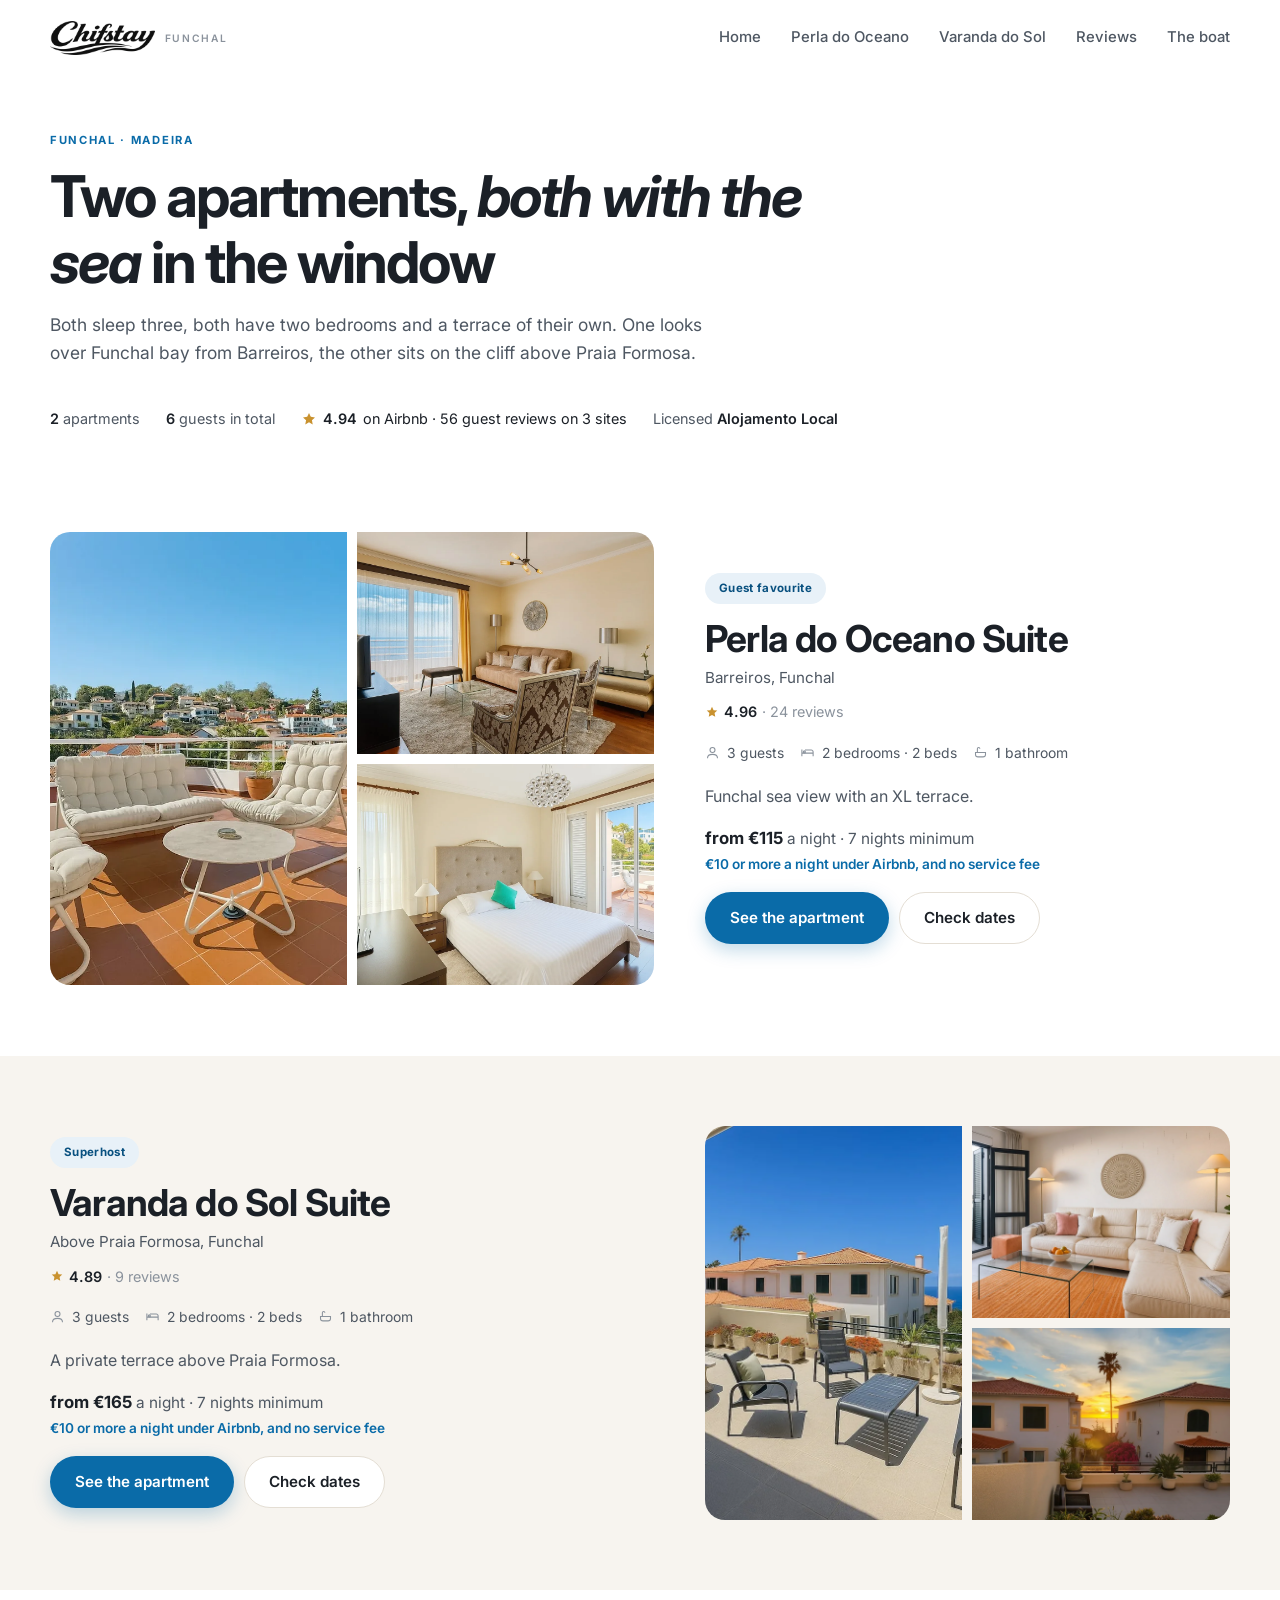
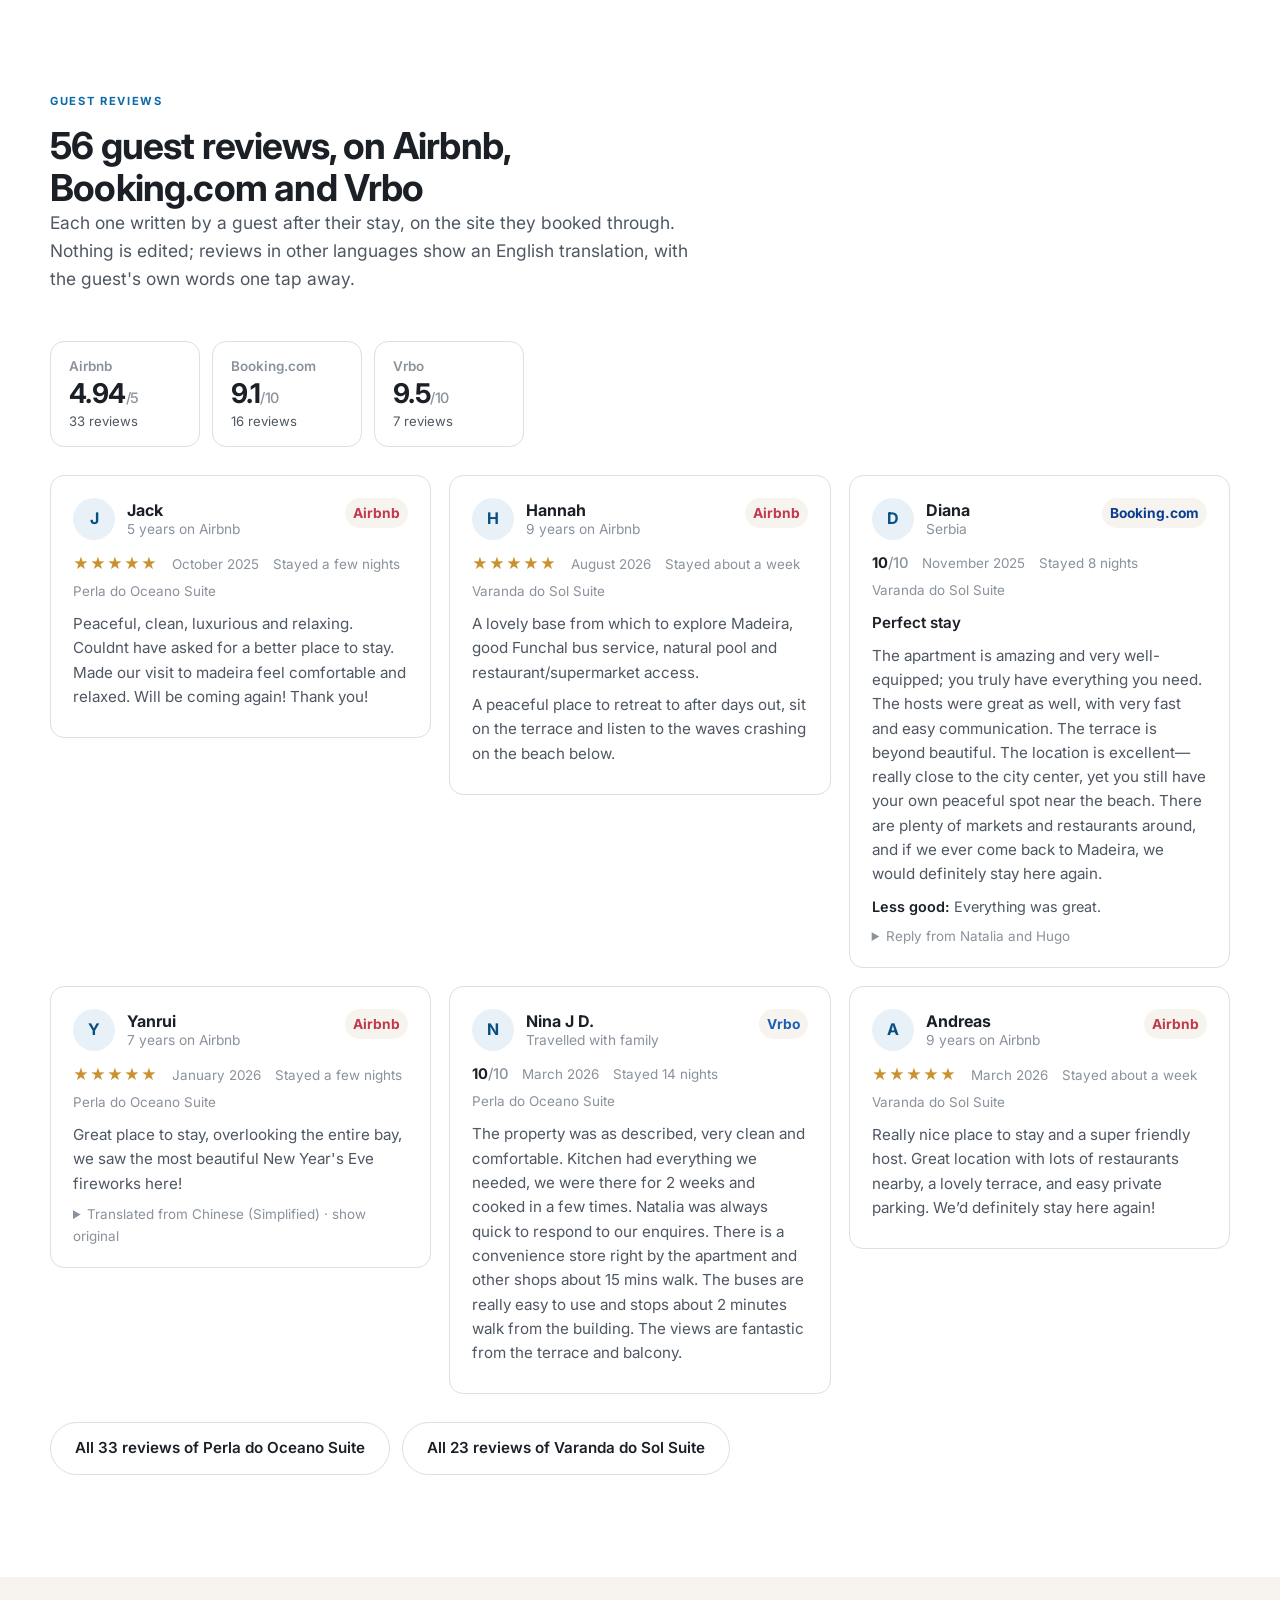
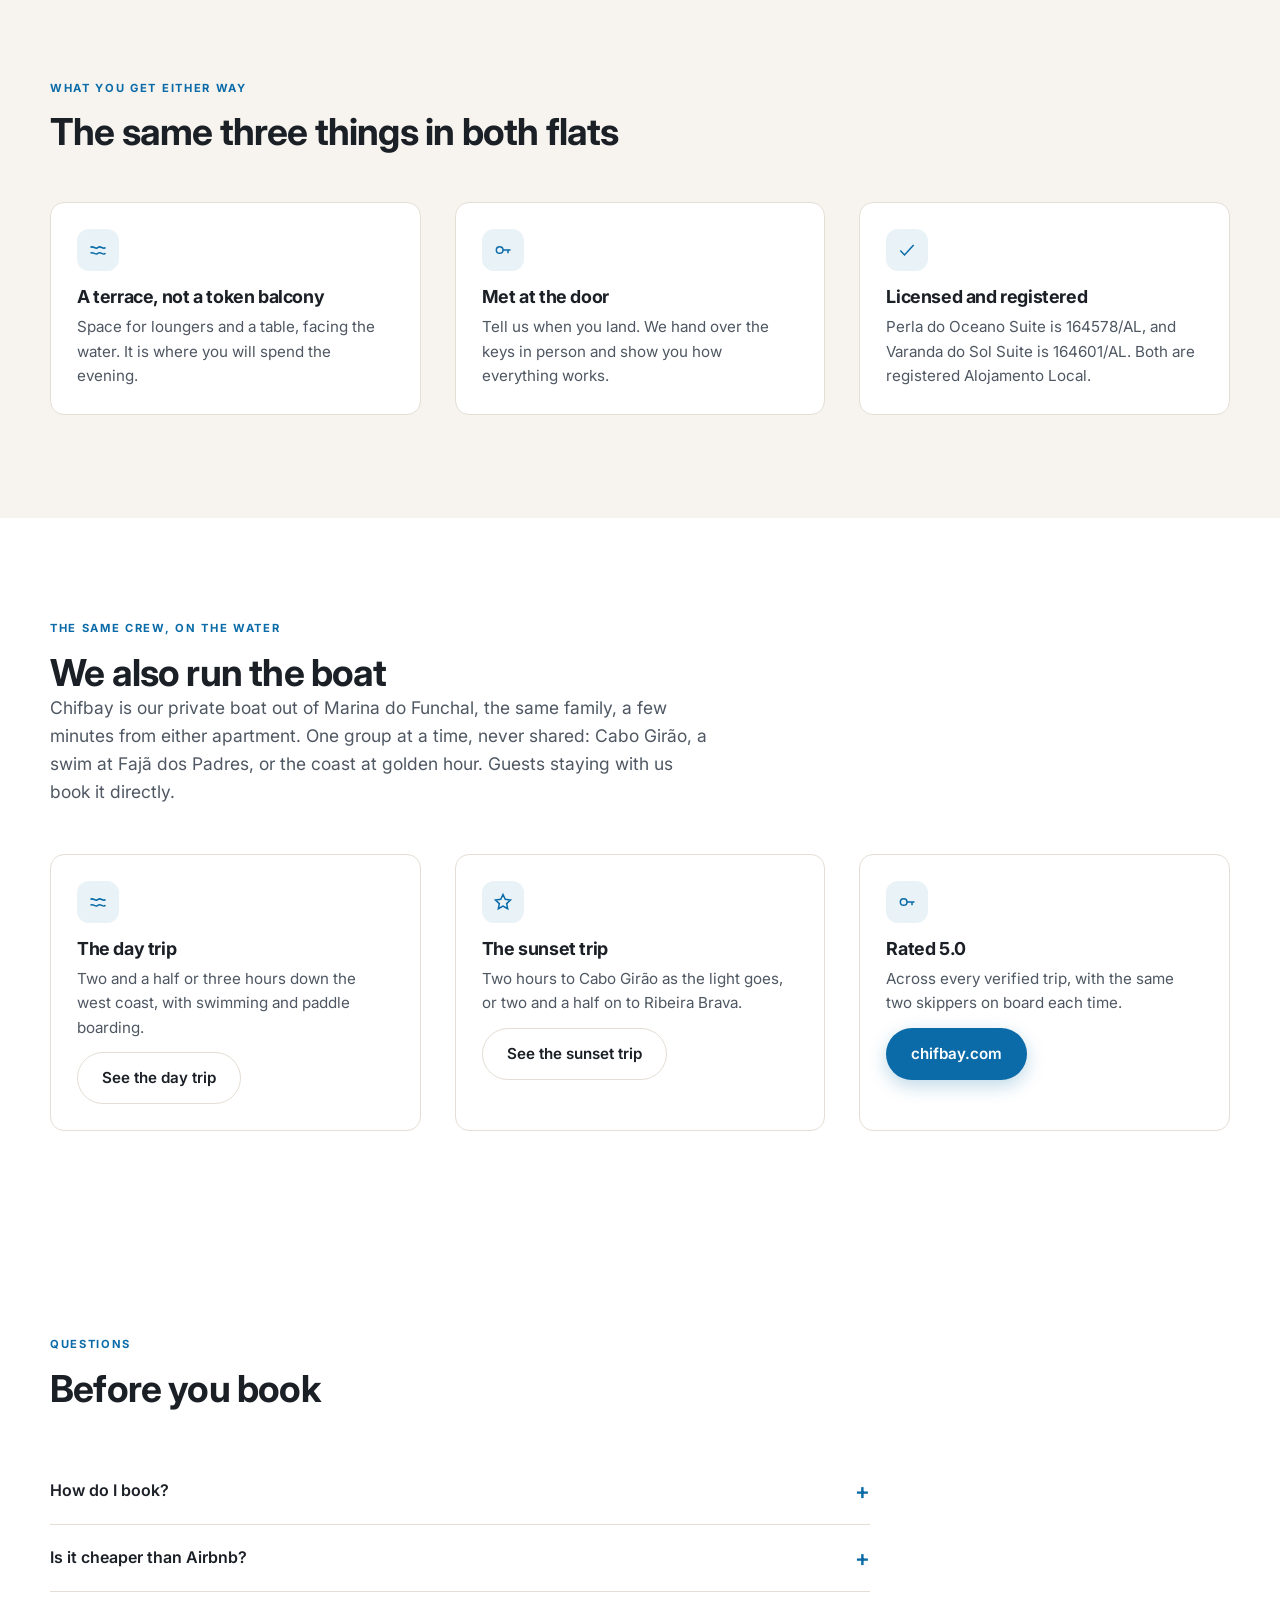
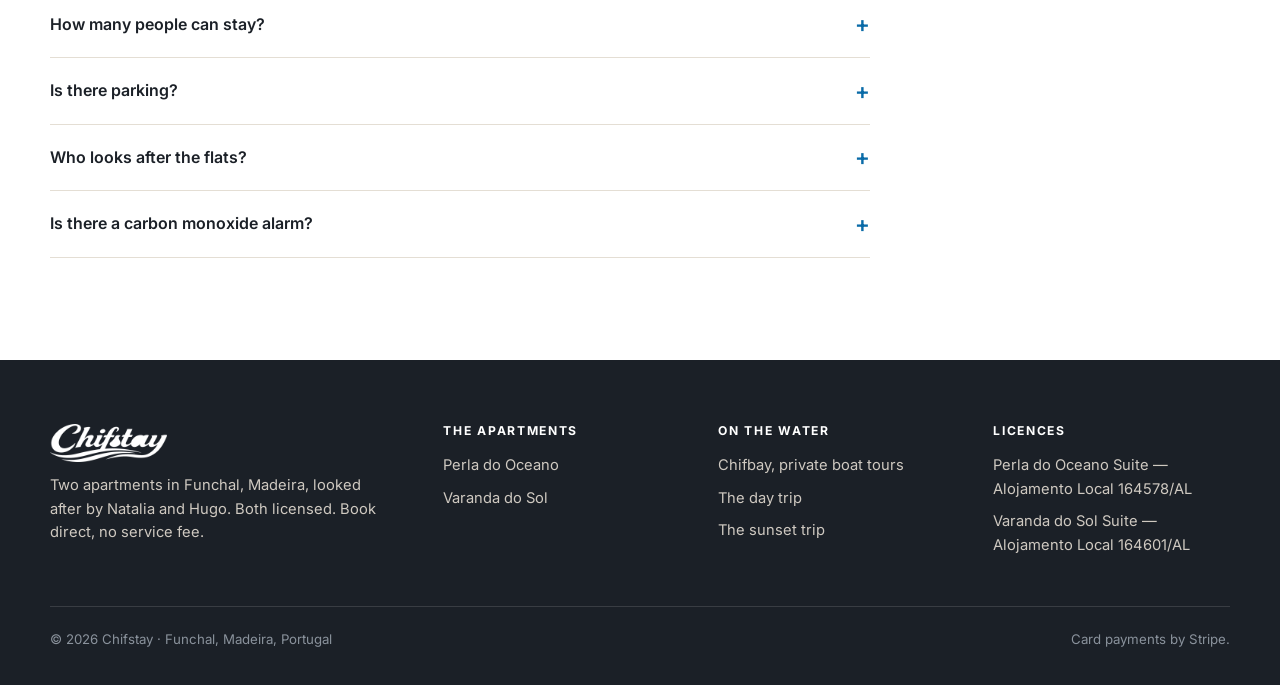
==== commit f74aedd9: "Back to the previous look while a new direction is chosen" ====
--- a/index.html
+++ b/index.html
@@ -17,7 +17,7 @@
 
 <link rel="preconnect" href="https://fonts.googleapis.com"/>
 <link rel="preconnect" href="https://fonts.gstatic.com" crossorigin/>
-<link href="https://fonts.googleapis.com/css2?family=Young+Serif&family=Hanken+Grotesk:wght@400;500;600;700&display=swap" rel="stylesheet"/>
+<link href="https://fonts.googleapis.com/css2?family=Inter:wght@400;500;600;700;800&display=swap" rel="stylesheet"/>
 <link rel="stylesheet" href="style.css"/>
 <script type="application/ld+json">{"@context":"https://schema.org","@type":"ItemList","publisher":{"@type":"Organization","name":"Chifstay","url":"https://chifstays.com","parentOrganization":{"@type":"Organization","name":"Chifbay","url":"https://chifbay.com"}},"name":"Chifstay apartments in Funchal","itemListElement":[{"@type":"ListItem","position":1,"item":{"@type":"Apartment","name":"Perla do Oceano Suite","url":"https://chifstays.com/perla-do-oceano","address":{"@type":"PostalAddress","addressLocality":"Funchal","addressRegion":"Madeira","addressCountry":"PT"},"numberOfBedrooms":2,"numberOfBathroomsTotal":1,"occupancy":{"@type":"QuantitativeValue","maxValue":3}}},{"@type":"ListItem","position":2,"item":{"@type":"Apartment","name":"Varanda do Sol Suite","url":"https://chifstays.com/varanda-do-sol","address":{"@type":"PostalAddress","addressLocality":"Funchal","addressRegion":"Madeira","addressCountry":"PT"},"numberOfBedrooms":2,"numberOfBathroomsTotal":1,"occupancy":{"@type":"QuantitativeValue","maxValue":3}}}]}</script>
 </head>
@@ -41,80 +41,87 @@
 </nav>
 
 
-<header class="hero">
-  <div class="hero-frame">
-    <img class="hero-img" src="assets/perla/terrasse-vue-mer.webp" alt="The XL terrace, looking over the rooftops of Funchal to the sea"
-         width="1200" height="800" fetchpriority="high" decoding="async"/>
-    <div class="hero-copy">
-      <h1>Two terraces above Funchal bay</h1>
-      <p>Perla do Oceano in Barreiros and Varanda do Sol over Praia Formosa. Two bedrooms each, room for three,
-      and booked here for less than on Airbnb.</p>
-      <div class="hero-cta">
-        <a class="btn btn-light" href="#flats">Choose a flat</a>
-        <a class="hero-rating" href="#reviews"><svg viewBox="0 0 24 24"><path d="m12 3 2.7 5.8 6.3.8-4.6 4.3 1.2 6.2L12 17l-5.6 3.1 1.2-6.2L3 9.6l6.3-.8z"/></svg><b>4.94</b> on Airbnb · 56 guest reviews</a>
-      </div>
-    </div>
-  </div>
-  <ul class="hero-facts wrap">
-    <li><b>from €115</b> a night</li>
-    <li><b>No service fee</b> when you book here</li>
-    <li><b>Met at the door</b> with the keys</li>
-    <li><b>Licensed</b> Alojamento Local</li>
-  </ul>
+<header class="intro">
+  <div class="wrap">
+    <div class="hero-copy rv">
+      <p class="eyebrow">Funchal · Madeira</p>
+      <h1>Two apartments, <em>both with the sea</em> in the window</h1>
+      <p class="lede">Both sleep three, both have two bedrooms and a terrace of their own. One looks over
+      Funchal bay from Barreiros, the other sits on the cliff above Praia Formosa.</p>
+    </div>
+    <div class="hero-facts rv">
+      <span><b>2</b> apartments</span>
+      <span><b>6</b> guests in total</span>
+      <a class="hero-rating" href="#reviews"><svg viewBox="0 0 24 24"><path d="m12 3 2.7 5.8 6.3.8-4.6 4.3 1.2 6.2L12 17l-5.6 3.1 1.2-6.2L3 9.6l6.3-.8z"/></svg><b>4.94</b> on Airbnb · 56 guest reviews on 3 sites</a>
+      <span>Licensed <b>Alojamento Local</b></span>
+    </div>
+  </div>
 </header>
 
-<section id="flats">
-  <div class="wrap">
-    <h2 class="sec-title rv">Pick your terrace</h2>
-    
-  <article class="flat" id="perla-do-oceano">
-    <a class="flat-shots rv" href="/perla-do-oceano" aria-label="See Perla do Oceano Suite">
-      <figure class="lead"><img src="assets/perla/balcon-transats.webp" alt="Loungers on the terrace above the bay" loading="lazy" decoding="async" width="1200" height="800"/></figure>
+
+<section class="flat" id="perla-do-oceano">
+  <div class="wrap flat-in">
+    <div class="flat-shots rv">
+      <figure class="lead"><img src="assets/perla/terrasse-vue-mer.webp" alt="The XL terrace, looking over the rooftops of Funchal to the sea" loading="lazy" decoding="async" width="1200" height="800"/></figure>
       <figure><img src="assets/perla/salon-balcon.webp" alt="The living room, opening onto the balcony and the bay" loading="lazy" decoding="async" width="1200" height="800"/></figure>
       <figure><img src="assets/perla/chambre-balcon.webp" alt="The main bedroom, with its own door to the balcony" loading="lazy" decoding="async" width="1200" height="800"/></figure>
-    </a>
+    </div>
     <div class="flat-copy rv">
-      <p class="flat-where">Barreiros, Funchal · Guest favourite</p>
-      <h3>Perla do Oceano Suite</h3>
-      <p class="flat-line">Funchal sea view with an XL terrace.</p>
-      <p class="flat-facts">3 guests · 2 bedrooms · 1 bathroom · 7 nights minimum</p>
-      <p class="flat-score"><svg viewBox="0 0 24 24"><path d="m12 3 2.7 5.8 6.3.8-4.6 4.3 1.2 6.2L12 17l-5.6 3.1 1.2-6.2L3 9.6l6.3-.8z"/></svg><b>4.96</b> on Airbnb · 33 reviews on 3 sites</p>
-      <p class="flat-price"><b>from €115</b> a night, no service fee</p>
-      <div class="flat-cta">
-        <a class="btn btn-p" href="/perla-do-oceano#book">Check dates</a>
-        <a class="link" href="/perla-do-oceano">See the flat</a>
-      </div>
-    </div>
-  </article>
-
-  <article class="flat flip" id="varanda-do-sol">
-    <a class="flat-shots rv" href="/varanda-do-sol" aria-label="See Varanda do Sol Suite">
+      <span class="badge-flat">Guest favourite</span>
+      <h2>Perla do Oceano Suite</h2>
+      <p class="flat-where">Barreiros, Funchal</p>
+      <span class="rating"><svg viewBox="0 0 24 24"><path d="m12 3 2.7 5.8 6.3.8-4.6 4.3 1.2 6.2L12 17l-5.6 3.1 1.2-6.2L3 9.6l6.3-.8z"/></svg>4.96 <span>· 24 reviews</span></span>
+      <div class="stay-meta">
+        <span><svg viewBox="0 0 24 24"><circle cx="12" cy="8" r="4"/><path d="M4 21c0-4 3.6-6 8-6s8 2 8 6"/></svg> 3 guests</span>
+        <span><svg viewBox="0 0 24 24"><path d="M3 18V7m0 6h18m0 5V11a3 3 0 0 0-3-3H8"/><circle cx="7" cy="11" r="1.6"/></svg> 2 bedrooms · 2 beds</span>
+        <span><svg viewBox="0 0 24 24"><path d="M4 12h16v3a4 4 0 0 1-4 4H8a4 4 0 0 1-4-4z"/><path d="M7 12V6a2 2 0 0 1 4 0"/></svg> 1 bathroom</span>
+      </div>
+      <p>Funchal sea view with an XL terrace.</p>
+      <p class="price"><b>from €115</b> a night · 7 nights minimum
+         <span>€10 or more a night under Airbnb, and no service fee</span></p>
+      <div class="stay-cta">
+        <a class="btn btn-p" href="/perla-do-oceano">See the apartment</a>
+        <a class="btn btn-o" href="/perla-do-oceano#book">Check dates</a>
+      </div>
+    </div>
+  </div>
+</section>
+
+<section class="flat sand" id="varanda-do-sol">
+  <div class="wrap flat-in flip">
+    <div class="flat-shots rv">
       <figure class="lead"><img src="assets/varanda/terrasse-transats.webp" alt="The private terrace, with loungers facing the water" loading="lazy" decoding="async" width="1200" height="800"/></figure>
       <figure><img src="assets/varanda/salon-canape.webp" alt="The living room, in white and pale wood" loading="lazy" decoding="async" width="1200" height="800"/></figure>
       <figure><img src="assets/varanda/coucher-de-soleil.webp" alt="Sunset over the rooftops, from the terrace" loading="lazy" decoding="async" width="1200" height="800"/></figure>
-    </a>
+    </div>
     <div class="flat-copy rv">
-      <p class="flat-where">Above Praia Formosa, Funchal · Superhost</p>
-      <h3>Varanda do Sol Suite</h3>
-      <p class="flat-line">A private terrace above Praia Formosa.</p>
-      <p class="flat-facts">3 guests · 2 bedrooms · 1 bathroom · 7 nights minimum</p>
-      <p class="flat-score"><svg viewBox="0 0 24 24"><path d="m12 3 2.7 5.8 6.3.8-4.6 4.3 1.2 6.2L12 17l-5.6 3.1 1.2-6.2L3 9.6l6.3-.8z"/></svg><b>4.89</b> on Airbnb · 23 reviews on 3 sites</p>
-      <p class="flat-price"><b>from €165</b> a night, no service fee</p>
-      <div class="flat-cta">
-        <a class="btn btn-p" href="/varanda-do-sol#book">Check dates</a>
-        <a class="link" href="/varanda-do-sol">See the flat</a>
-      </div>
-    </div>
-  </article>
-  </div>
-</section>
-
-<section class="mist" id="reviews">
-  <div class="wrap">
-    <div class="sec-split rv">
-      <h2>56 guests have written about their stay</h2>
-      <p class="lede">On Airbnb, Booking.com and Vrbo, after they left. Nothing is edited, low scores included;
-      reviews in other languages show an English translation with the guest's own words one tap away.</p>
+      <span class="badge-flat">Superhost</span>
+      <h2>Varanda do Sol Suite</h2>
+      <p class="flat-where">Above Praia Formosa, Funchal</p>
+      <span class="rating"><svg viewBox="0 0 24 24"><path d="m12 3 2.7 5.8 6.3.8-4.6 4.3 1.2 6.2L12 17l-5.6 3.1 1.2-6.2L3 9.6l6.3-.8z"/></svg>4.89 <span>· 9 reviews</span></span>
+      <div class="stay-meta">
+        <span><svg viewBox="0 0 24 24"><circle cx="12" cy="8" r="4"/><path d="M4 21c0-4 3.6-6 8-6s8 2 8 6"/></svg> 3 guests</span>
+        <span><svg viewBox="0 0 24 24"><path d="M3 18V7m0 6h18m0 5V11a3 3 0 0 0-3-3H8"/><circle cx="7" cy="11" r="1.6"/></svg> 2 bedrooms · 2 beds</span>
+        <span><svg viewBox="0 0 24 24"><path d="M4 12h16v3a4 4 0 0 1-4 4H8a4 4 0 0 1-4-4z"/><path d="M7 12V6a2 2 0 0 1 4 0"/></svg> 1 bathroom</span>
+      </div>
+      <p>A private terrace above Praia Formosa.</p>
+      <p class="price"><b>from €165</b> a night · 7 nights minimum
+         <span>€10 or more a night under Airbnb, and no service fee</span></p>
+      <div class="stay-cta">
+        <a class="btn btn-p" href="/varanda-do-sol">See the apartment</a>
+        <a class="btn btn-o" href="/varanda-do-sol#book">Check dates</a>
+      </div>
+    </div>
+  </div>
+</section>
+
+<section id="reviews">
+  <div class="wrap">
+    <div class="sec-head rv">
+      <p class="eyebrow">Guest reviews</p>
+      <h2>56 guest reviews, on Airbnb, Booking.com and Vrbo</h2>
+      <p class="lede">Each one written by a guest after their stay, on the site they booked through. Nothing is
+      edited; reviews in other languages show an English translation, with the guest's own words one tap away.</p>
     </div>
     <div class="rv"><div class="src-tiles">
       <a class="src-tile" href="#reviews">
@@ -124,7 +131,7 @@
       <a class="src-tile" href="#reviews">
         <span>Vrbo</span><b>9.5<i>/10</i></b><small>7 reviews</small></a>
     </div></div>
-    <div class="revs">
+    <div class="revs rv-group">
       
         <article class="rev rv" data-src="airbnb">
           <header>
@@ -200,51 +207,78 @@
         </article>
     </div>
     <div class="rev-links rv">
-      <a class="link" href="/perla-do-oceano#reviews">All 33 reviews of Perla do Oceano Suite</a>
-      <a class="link" href="/varanda-do-sol#reviews">All 23 reviews of Varanda do Sol Suite</a>
-    </div>
-  </div>
-</section>
-
-<section id="both">
-  <div class="wrap both">
-    <figure class="both-shot rv"><img src="assets/varanda/coucher-de-soleil.webp" alt="Sunset over the rooftops, from the terrace" loading="lazy" decoding="async" width="1200" height="800"/></figure>
-    <div class="both-copy rv">
-      <h2>In both flats</h2>
-      <ol class="both-list">
-        <li><h3>A terrace, not a token balcony</h3>
-          <p>Room for loungers and a table, facing the water. It is where the evenings go.</p></li>
-        <li><h3>Met at the door</h3>
-          <p>Tell us when you land. Natalia and Hugo hand over the keys in person and show you how everything works.</p></li>
-        <li><h3>Licensed and registered</h3>
-          <p>Perla do Oceano Suite is 164578/AL, Varanda do Sol Suite is 164601/AL. Both are registered Alojamento Local.</p></li>
-      </ol>
-    </div>
-  </div>
-</section>
-
-<section class="sea" id="boat">
-  <div class="wrap boat">
-    <figure class="boat-shot rv"><img src="assets/boat/skippers.webp" alt="The two Chifbay skippers at the wheel, below the cliffs of Madeira"
-      width="900" height="1200" loading="lazy" decoding="async"/></figure>
-    <div class="boat-copy rv">
-      <h2>Same family, on the water</h2>
-      <p class="lede">Chifbay is our private boat out of Marina do Funchal, a few minutes from either flat. One group
-      at a time, never shared, with the same two skippers on board. Rated 5.0 across every verified trip.</p>
-      <ul class="boat-trips">
-        <li><a href="https://chifbay.com/hidden-coves-half-day" rel="noopener"><b>The day trip</b>
-          <span>Two and a half or three hours down the west coast, with swimming and paddle boarding.</span></a></li>
-        <li><a href="https://chifbay.com/sunset-cruise" rel="noopener"><b>The sunset trip</b>
-          <span>Two hours to Cabo Girão as the light goes, or two and a half on to Ribeira Brava.</span></a></li>
-      </ul>
-      <a class="btn btn-light" href="https://chifbay.com" rel="noopener">Visit chifbay.com</a>
-    </div>
-  </div>
-</section>
-
-<section id="faq">
-  <div class="wrap faq-wrap">
-    <h2 class="rv">Before you book</h2>
+      <a class="btn btn-o" href="/perla-do-oceano#reviews">All 33 reviews of Perla do Oceano Suite</a>
+      <a class="btn btn-o" href="/varanda-do-sol#reviews">All 23 reviews of Varanda do Sol Suite</a>
+    </div>
+  </div>
+</section>
+
+<section class="sand" id="funchal">
+  <div class="wrap">
+    <div class="sec-head rv">
+      <p class="eyebrow">What you get either way</p>
+      <h2>The same three things in both flats</h2>
+    </div>
+    <div class="feats rv-group">
+      <div class="feat rv">
+        <div class="ico"><svg viewBox="0 0 24 24"><path d="M3 9c3-3 6 3 9 0s6 3 9 0M3 16c3-3 6 3 9 0s6 3 9 0"/></svg></div>
+        <h3>A terrace, not a token balcony</h3>
+        <p>Space for loungers and a table, facing the water. It is where you will spend the evening.</p>
+      </div>
+      <div class="feat rv">
+        <div class="ico"><svg viewBox="0 0 24 24"><circle cx="8" cy="12" r="4"/><path d="M12 12h9m-3 0v4"/></svg></div>
+        <h3>Met at the door</h3>
+        <p>Tell us when you land. We hand over the keys in person and show you how everything works.</p>
+      </div>
+      <div class="feat rv">
+        <div class="ico"><svg viewBox="0 0 24 24"><path d="M4 12.6 9 18 20 6"/></svg></div>
+        <h3>Licensed and registered</h3>
+        <p>Perla do Oceano Suite is 164578/AL, and Varanda do Sol Suite is 164601/AL. Both are registered Alojamento Local.</p>
+      </div>
+    </div>
+  </div>
+</section>
+
+<section id="boat">
+  <div class="wrap">
+    <div class="sec-head rv">
+      <p class="eyebrow">The same crew, on the water</p>
+      <h2>We also run the boat</h2>
+      <p class="lede">Chifbay is our private boat out of Marina do Funchal, the same family, a few minutes
+      from either apartment. One group at a time, never shared: Cabo Girão, a swim at Fajã dos Padres, or the
+      coast at golden hour. Guests staying with us book it directly.</p>
+    </div>
+    <div class="feats rv-group">
+      <div class="feat rv">
+        <div class="ico"><svg viewBox="0 0 24 24"><path d="M3 9c3-3 6 3 9 0s6 3 9 0M3 16c3-3 6 3 9 0s6 3 9 0"/></svg></div>
+        <h3>The day trip</h3>
+        <p>Two and a half or three hours down the west coast, with swimming and paddle boarding.</p>
+        <p style="margin-top:12px"><a class="btn btn-o" href="https://chifbay.com/hidden-coves-half-day"
+           rel="noopener">See the day trip</a></p>
+      </div>
+      <div class="feat rv">
+        <div class="ico"><svg viewBox="0 0 24 24"><path d="m12 3 2.7 5.8 6.3.8-4.6 4.3 1.2 6.2L12 17l-5.6 3.1 1.2-6.2L3 9.6l6.3-.8z"/></svg></div>
+        <h3>The sunset trip</h3>
+        <p>Two hours to Cabo Girão as the light goes, or two and a half on to Ribeira Brava.</p>
+        <p style="margin-top:12px"><a class="btn btn-o" href="https://chifbay.com/sunset-cruise"
+           rel="noopener">See the sunset trip</a></p>
+      </div>
+      <div class="feat rv">
+        <div class="ico"><svg viewBox="0 0 24 24"><circle cx="8" cy="12" r="4"/><path d="M12 12h9m-3 0v4"/></svg></div>
+        <h3>Rated 5.0</h3>
+        <p>Across every verified trip, with the same two skippers on board each time.</p>
+        <p style="margin-top:12px"><a class="btn btn-p" href="https://chifbay.com" rel="noopener">chifbay.com</a></p>
+      </div>
+    </div>
+  </div>
+</section>
+
+<section>
+  <div class="wrap">
+    <div class="sec-head rv">
+      <p class="eyebrow">Questions</p>
+      <h2>Before you book</h2>
+    </div>
     <div class="faq rv">
       <details><summary>How do I book?</summary>
         <p>Here, on this site. Pick your dates on the apartment page and pay by card through Stripe. The
--- a/style.css
+++ b/style.css
@@ -1,260 +1,341 @@
-/* Chifstay — two apartments above Funchal bay.
+/* Chifstay — two apartments in Funchal.
  *
- * Direction (Nov 2026): the site opens on the terrace, because the terrace and
- * the view are what both flats are booked for. Real listing photos only, big
- * and early. White walls and the Atlantic: near-white ground, one sea blue for
- * every action, a deep Atlantic band for the boat, terracotta from the roofs
- * kept for tiny marks. Young Serif for titles (warm, like the painted signs on
- * Funchal's old shopfronts), Hanken Grotesk for reading. Few boxes: lists,
- * lines and photos carry the layout, cards only where a thing is a card (a
- * review). Chifbay stays dark navy and gold; this stays light.
+ * The brief was: the movement and polish of chifbay.com, but an Airbnb-shaped
+ * site with its own colours. So the reveal-on-scroll and the parallax are the
+ * same technique as Chifbay, and everything else is deliberately the opposite:
+ *
+ *   Chifbay   dark navy ground, gold accent, huge serif display type, photos
+ *             bled edge to edge, a video hero.
+ *   Chifstay  white ground, sea-blue accent, one clean sans, photos in a
+ *             rounded grid with air around them, a still photo hero.
+ *
+ * The accent is the blue of the water in the real photos, not Airbnb's pink,
+ * which belongs to Airbnb.
  */
 
 :root{
-  /* ground and ink: cool, never beige */
+  /* The palette is read off the photographs, not chosen.
+     Measured across all 28 images: the dominant colour is warm sand at hue 30
+     with saturation around 0.25, and the only strongly saturated thing in any
+     frame is the sky and sea at hue 210, saturation 0.75.
+     The old terracotta accent sat at hue 15-30, the same family as the sand, so
+     it never separated from the photos and everything read muddy-warm. The
+     accent is now the blue: it is the one colour the pictures already contain
+     that nothing else on the page competes with, and it is what guests are
+     paying for. */
+
+  /* ground and ink */
   --paper:#ffffff;
-  --mist:#f1f5f8;          /* the alternate section ground, a cool white */
-  --line:#dde5eb;
-  --ink:#122230;           /* Atlantic night, not pure black */
-  --ink-2:#465665;
-  --ink-3:#7b8996;
-
-  /* colour with a job */
-  --sea:#0a6ba8;           /* the water in the photos; every action */
+  --sand:#f7f4ef;          /* the warm neutral the rooms actually are */
+  --line:#e4ded4;
+  --ink:#1b2027;           /* charcoal with a blue cast, not a brown one */
+  --ink-2:#4e5762;
+  --ink-3:#8a929c;
+
+  /* accents */
+  --sea:#0a6ba8;           /* the water */
   --sea-dark:#08507f;
-  --sea-soft:#e6f0f7;
-  --atlantic:#0e2a3c;      /* the boat band and the footer */
-  --roof:#b45a34;          /* the roof tiles; small marks only */
+  --sea-soft:#e8f1f8;
+  --sand-deep:#a8895f;     /* the terracotta roofs, kept for small marks only */
   --gold:#c9922f;          /* review stars only */
 
-  --serif:'Young Serif',Georgia,serif;
-  --sans:'Hanken Grotesk',system-ui,-apple-system,'Segoe UI',sans-serif;
-
-  --r:16px;                /* photos */
-  --r-sm:10px;             /* controls and small cards */
-  --wrap:1200px;
+  --radius:14px;
+  --radius-lg:20px;
+  --shadow:0 2px 6px rgba(27,32,39,.05),0 12px 28px rgba(27,32,39,.07);
+  --shadow-lift:0 4px 10px rgba(27,32,39,.07),0 20px 44px rgba(27,32,39,.12);
+  --wrap:1180px;
   --nav-h:76px;
-  --ease:cubic-bezier(.2,.8,.2,1);
 }
 
 *{box-sizing:border-box}
 html{scroll-behavior:smooth}
 body{
   margin:0;background:var(--paper);color:var(--ink);
-  font-family:var(--sans);font-size:17px;line-height:1.6;
-  -webkit-font-smoothing:antialiased;overflow-x:hidden;
+  font-family:'Inter',system-ui,-apple-system,'Segoe UI',sans-serif;
+  font-size:16px;line-height:1.6;-webkit-font-smoothing:antialiased;
+  overflow-x:hidden;
 }
 img{max-width:100%;display:block}
 a{color:inherit;text-decoration:none}
-h1,h2,h3,h4{margin:0;font-weight:400}
-h1,h2{font-family:var(--serif);letter-spacing:-.01em;line-height:1.08}
-h1{font-size:clamp(2.4rem,5.4vw,4.4rem)}
-h2{font-size:clamp(1.9rem,3.4vw,2.9rem)}
-h3{font-family:var(--sans);font-weight:700;font-size:1.08rem;line-height:1.3;letter-spacing:-.005em}
+h1,h2,h3,h4{margin:0;line-height:1.14;letter-spacing:-.022em;font-weight:700}
+h1{font-size:clamp(2.1rem,4.6vw,3.6rem);letter-spacing:-.032em}
+h2{font-size:clamp(1.6rem,2.9vw,2.4rem)}
+h3{font-size:1.12rem}
 p{margin:0 0 1em}
 .wrap{width:min(100% - 40px,var(--wrap));margin-inline:auto}
-.lede{font-size:1.1rem;color:var(--ink-2);max-width:60ch}
-section{padding:clamp(64px,9vw,120px) 0}
-.mist{background:var(--mist)}
-.sec-title{margin-bottom:clamp(32px,5vw,56px)}
-.sec-head{max-width:66ch;margin-bottom:clamp(24px,3.4vw,40px)}
-.sec-head .lede{margin:14px 0 0}
-
-/* a plain text link with an arrow that moves; used where a second button
-   would compete with the first */
-.link{display:inline-flex;align-items:center;gap:8px;font-weight:600;color:var(--sea);padding:6px 0}
-.link::after{content:"→";transition:transform .25s var(--ease)}
-.link:hover::after{transform:translateX(4px)}
+.lede{font-size:1.09rem;color:var(--ink-2);max-width:62ch}
+.eyebrow{
+  font-size:.7rem;font-weight:700;letter-spacing:.15em;text-transform:uppercase;
+  color:var(--sea);margin-bottom:14px;
+}
+.sand{background:var(--sand)}
+section{padding:clamp(56px,8vw,104px) 0}
+.sec-head{max-width:66ch;margin-bottom:clamp(28px,4vw,48px)}
 
 /* ------------------------------------------------------------------ nav */
 .nav{
   position:sticky;top:0;z-index:60;height:var(--nav-h);
-  display:flex;align-items:center;background:var(--paper);
-  border-bottom:1px solid transparent;transition:border-color .3s;
-}
-.nav.stuck{border-bottom-color:var(--line)}
+  display:flex;align-items:center;
+  background:rgba(255,255,255,.86);backdrop-filter:saturate(180%) blur(14px);
+  border-bottom:1px solid transparent;transition:border-color .3s,box-shadow .3s;
+}
+.nav.stuck{border-bottom-color:var(--line);box-shadow:0 1px 12px rgba(31,29,27,.05)}
 .nav .wrap{display:flex;align-items:center;justify-content:space-between;gap:24px}
-/* center, not baseline: an image's baseline is its bottom edge */
-.brand{display:flex;align-items:center;gap:10px}
-.brand img{height:34px;width:auto}
-.brand small{font-size:.8rem;color:var(--ink-3);padding-top:4px}
-.nav-links{display:flex;align-items:center;gap:30px;font-size:.95rem;font-weight:500;color:var(--ink-2)}
+/* center, not baseline. An image's baseline is its bottom edge, so FUNCHAL was
+   hanging off the foot of the wordmark, measured at 14.4px below its centre.
+   The art's own optical centre is 9px off in a 400px file, which is under a
+   pixel at the size it is drawn, so the box centre is the right anchor. */
+.brand{display:flex;align-items:center;gap:10px;font-weight:800;font-size:1.24rem;letter-spacing:-.03em}
+.brand span{color:var(--sea)}
+.brand small{font-weight:600;font-size:.64rem;line-height:1;padding-top:2px;letter-spacing:.16em;text-transform:uppercase;color:var(--ink-3)}
+.nav-links{display:flex;align-items:center;gap:30px;font-size:.93rem;font-weight:500;color:var(--ink-2)}
 .nav-links a{position:relative;padding:4px 0}
 .nav-links a::after{
   content:"";position:absolute;left:0;right:100%;bottom:0;height:2px;
-  background:var(--sea);transition:right .3s var(--ease);
-}
-.nav-links a:hover,.nav-links a[aria-current]{color:var(--ink)}
-.nav-links a:hover::after,.nav-links a[aria-current]::after{right:0}
+  background:var(--sea);transition:right .3s cubic-bezier(.2,.8,.2,1);
+}
+.nav-links a:hover{color:var(--ink)}
+.nav-links a:hover::after{right:0}
 .nav-toggle{display:none;background:none;border:0;padding:8px;cursor:pointer}
-.nav-toggle span{display:block;width:22px;height:2px;background:var(--ink);margin:5px 0}
-
-/* ---------------------------------------------------------------- button
-   Squarer than a pill, the same radius as every control. Blue is the one
-   action; white is the same action on a photo or on the dark band. */
+.nav-toggle span{display:block;width:22px;height:2px;background:var(--ink);margin:5px 0;transition:transform .3s,opacity .3s}
+
+/* ---------------------------------------------------------------- button */
 .btn{
-  display:inline-flex;align-items:center;justify-content:center;gap:9px;white-space:nowrap;
-  padding:14px 24px;border-radius:var(--r-sm);font:600 .98rem/1.2 var(--sans);
-  border:1px solid transparent;cursor:pointer;transition:background .2s,border-color .2s,color .2s;
-}
-.btn-p{background:var(--sea);color:#fff}
-.btn-p:hover{background:var(--sea-dark)}
+  display:inline-flex;align-items:center;justify-content:center;gap:9px;
+  padding:13px 24px;border-radius:999px;font-weight:600;font-size:.95rem;
+  border:1px solid transparent;cursor:pointer;
+  transition:transform .22s cubic-bezier(.2,.8,.2,1),box-shadow .22s,background .22s,color .22s;
+}
+.btn:hover{transform:translateY(-2px)}
+.btn-p{background:var(--sea);color:#fff;box-shadow:0 6px 18px rgba(10,107,168,.26)}
+.btn-p:hover{background:var(--sea-dark);box-shadow:0 10px 26px rgba(10,107,168,.34)}
 .btn-o{border-color:var(--line);background:#fff;color:var(--ink)}
-.btn-o:hover{border-color:var(--ink)}
-.btn-light{background:#fff;color:var(--ink)}
-.btn-light:hover{background:var(--sea-soft)}
-.btn-lg{padding:16px 30px;font-size:1.02rem}
+.btn-o:hover{border-color:var(--ink);box-shadow:var(--shadow)}
+.btn-lg{padding:16px 30px;font-size:1rem}
 
 /* ------------------------------------------------------------------ hero
-   The terrace itself, framed inside the page width: the listing photos are
-   1200px wide, so a full-bleed frame would blow them up and soften them. The
-   words sit on a dark wash at the foot of the photo, never on bare sky. */
-.hero{padding:0 0 clamp(40px,6vw,72px)}
-.hero-frame{
-  position:relative;width:min(100% - 32px,1360px);margin:0 auto;
-  height:min(calc(100svh - var(--nav-h) - 24px),760px);min-height:520px;
-  border-radius:var(--r);overflow:hidden;background:var(--mist);
-}
-.hero-img{width:100%;height:100%;object-fit:cover;animation:settle 1.8s var(--ease) both}
-@keyframes settle{from{transform:scale(1.05)}to{transform:none}}
-.hero-frame::after{
-  content:"";position:absolute;inset:0;pointer-events:none;
-  background:linear-gradient(to top,rgba(10,26,38,.78) 0%,rgba(10,26,38,.42) 34%,rgba(10,26,38,0) 62%);
-}
-.hero-copy{position:absolute;left:clamp(22px,4.5vw,64px);right:clamp(22px,4.5vw,64px);bottom:clamp(26px,4.5vw,60px);z-index:2;color:#fff;max-width:760px}
-.hero-copy h1{margin-bottom:16px;max-width:18ch}
-.hero-copy p{font-size:1.12rem;max-width:52ch;color:rgba(255,255,255,.9);margin-bottom:26px}
-.hero-cta{display:flex;flex-wrap:wrap;align-items:center;gap:14px 26px}
-.hero-rating{display:inline-flex;align-items:center;gap:7px;font-size:.98rem;color:#fff}
-.hero-rating svg{width:17px;height:17px;fill:var(--gold);stroke:none}
-.hero-rating:hover{text-decoration:underline;text-underline-offset:4px}
-.hero-facts{
-  list-style:none;margin:clamp(22px,3vw,30px) auto 0;padding:0;
-  display:grid;grid-template-columns:repeat(4,1fr);gap:16px 28px;color:var(--ink-2);font-size:.95rem;
-}
-.hero-facts li{border-top:2px solid var(--ink);padding-top:12px}
-.hero-facts b{color:var(--ink);font-weight:700;display:block}
-
-/* ------------------------------------------------------------ the flats
-   Photo seven parts, words five, and the second flat mirrored so the eye
-   zigzags down the page. The whole photo block links to the flat. */
-.flat{display:grid;grid-template-columns:7fr 5fr;gap:clamp(28px,5vw,72px);align-items:center}
-.flat + .flat{margin-top:clamp(56px,8vw,104px)}
-.flat.flip{grid-template-columns:5fr 7fr}
-.flat.flip .flat-shots{order:2}
-.flat-shots{display:grid;grid-template-columns:2fr 1fr;grid-template-rows:1fr 1fr;gap:10px;aspect-ratio:4/3}
-.flat-shots figure{margin:0;overflow:hidden;border-radius:var(--r-sm);background:var(--mist)}
-.flat-shots figure.lead{grid-row:span 2;border-radius:var(--r)}
-.flat-shots img{width:100%;height:100%;object-fit:cover;transition:transform 1.2s var(--ease)}
-.flat-shots:hover img{transform:scale(1.04)}
-.flat-where{font-size:.92rem;color:var(--roof);font-weight:600;margin-bottom:10px}
-.flat-copy h3{font:400 clamp(1.8rem,3vw,2.5rem)/1.08 var(--serif);letter-spacing:-.01em;margin-bottom:14px}
-.flat-line{font-size:1.1rem;color:var(--ink-2);margin-bottom:18px}
-.flat-facts{font-size:.95rem;color:var(--ink-2);padding:14px 0;border-top:1px solid var(--line);border-bottom:1px solid var(--line);margin-bottom:16px}
-.flat-score{display:flex;align-items:center;gap:6px;font-size:.95rem;color:var(--ink-2);margin-bottom:6px}
-.flat-score svg{width:16px;height:16px;fill:var(--gold);flex:none}
-.flat-score b{color:var(--ink)}
-.flat-price{font-size:.98rem;color:var(--ink-2);margin-bottom:24px}
-.flat-price b{font:400 1.5rem var(--serif);color:var(--ink);margin-right:4px}
-.flat-cta{display:flex;flex-wrap:wrap;align-items:center;gap:12px 24px}
-
-/* ----------------------------------------------------------- in both flats */
-.both{display:grid;grid-template-columns:5fr 6fr;gap:clamp(32px,6vw,88px);align-items:center}
-.both-shot{margin:0;border-radius:var(--r);overflow:hidden;aspect-ratio:4/5}
-.both-shot img{width:100%;height:100%;object-fit:cover}
-.both-copy h2{margin-bottom:clamp(24px,3vw,36px)}
-.both-list,.points{list-style:none;margin:0;padding:0;counter-reset:n}
-.both-list li,.points li{counter-increment:n;display:grid;grid-template-columns:56px 1fr;column-gap:8px;
-  padding:22px 0;border-top:1px solid var(--line)}
-.both-list li::before,.points li::before{content:counter(n,decimal-leading-zero);grid-row:span 2;
-  font:400 1.5rem/1.1 var(--serif);color:var(--roof)}
-.both-list h3,.points h3{margin-bottom:6px}
-.both-list p,.points p{margin:0;color:var(--ink-2)}
-.points{margin-top:30px}
-
-/* --------------------------------------------------------------- the boat */
-.sea{background:var(--atlantic);color:#e7eef3}
-.boat{display:grid;grid-template-columns:5fr 7fr;gap:clamp(32px,6vw,88px);align-items:center}
-.boat-shot{margin:0;border-radius:var(--r);overflow:hidden;aspect-ratio:3/4;max-height:640px}
-.boat-shot img{width:100%;height:100%;object-fit:cover}
-.boat-copy h2{color:#fff;margin-bottom:18px}
-.boat-copy .lede{color:#b9c8d3}
-.boat-trips{list-style:none;margin:28px 0 30px;padding:0}
-.boat-trips a{display:block;padding:18px 34px 18px 0;border-top:1px solid rgba(255,255,255,.16);position:relative}
-.boat-trips li:last-child a{border-bottom:1px solid rgba(255,255,255,.16)}
-.boat-trips a::after{content:"→";position:absolute;right:4px;top:18px;color:#fff;transition:transform .25s var(--ease)}
-.boat-trips a:hover::after{transform:translateX(4px)}
-.boat-trips b{display:block;color:#fff;font-weight:700}
-.boat-trips span{color:#b9c8d3;font-size:.95rem}
-
-/* -------------------------------------------------------------------- faq */
-.faq-wrap{display:grid;grid-template-columns:4fr 7fr;gap:clamp(28px,5vw,72px);align-items:start}
-.faq details{border-top:1px solid var(--line);padding:20px 0}
-.faq details:last-child{border-bottom:1px solid var(--line)}
-.faq summary{
-  cursor:pointer;font-weight:600;font-size:1.04rem;list-style:none;display:flex;
-  justify-content:space-between;align-items:center;gap:20px;
-}
-.faq summary::-webkit-details-marker{display:none}
-.faq summary::after{content:"+";font-size:1.5rem;color:var(--sea);transition:transform .3s;line-height:1}
-.faq details[open] summary::after{transform:rotate(45deg)}
-.faq p{margin:12px 0 0;color:var(--ink-2);max-width:62ch}
-
-/* ----------------------------------------------------------------- footer */
-footer{background:var(--atlantic);color:#b9c8d3;padding:64px 0 34px;font-size:.94rem}
-footer a:hover{color:#fff}
-.foot-grid{display:grid;grid-template-columns:1.5fr 1fr 1fr 1fr;gap:38px;margin-bottom:40px}
-footer h4{color:#fff;font-size:.95rem;font-weight:700;margin-bottom:14px}
-footer ul{list-style:none;margin:0;padding:0}
-footer li{margin-bottom:9px}
-.foot-brand img{height:38px;width:auto;margin-bottom:14px}
-.foot-legal{border-top:1px solid rgba(255,255,255,.13);padding-top:22px;display:flex;flex-wrap:wrap;gap:8px 26px;justify-content:space-between;color:#7f93a2;font-size:.85rem}
+   A photo grid, the way a listing site opens: one tall picture and a stack of
+   smaller ones. It also does the work of showing both flats at once, which a
+   single hero image cannot. */
+.hero{padding:clamp(28px,4vw,44px) 0 clamp(44px,6vw,72px)}
+.hero-copy{max-width:min(100%,760px);margin-bottom:clamp(26px,3.4vw,40px)}
+.hero h1{max-width:15ch}
+.hero h1 em{font-style:normal;color:var(--sea)}
+.hero-grid{
+  display:grid;gap:12px;border-radius:var(--radius-lg);overflow:hidden;
+  grid-template-columns:1.62fr 1fr 1fr;
+  grid-template-rows:repeat(2,minmax(0,1fr));
+  height:clamp(320px,52vw,540px);
+}
+.hero-grid figure{margin:0;position:relative;overflow:hidden;background:var(--sand)}
+.hero-grid figure:first-child{grid-row:span 2}
+.hero-grid img{width:100%;height:100%;object-fit:cover;transition:transform 1.1s cubic-bezier(.2,.8,.2,1)}
+.hero-grid figure:hover img{transform:scale(1.045)}
+.hero-facts{display:flex;flex-wrap:wrap;gap:8px 26px;margin-top:24px;font-size:.9rem;color:var(--ink-2)}
+.hero-facts b{color:var(--ink);font-weight:600}
+
+/* ------------------------------------------------------------ stay cards */
+.stays{display:grid;gap:clamp(24px,3vw,36px);grid-template-columns:repeat(2,1fr)}
+.stay{
+  background:#fff;border:1px solid var(--line);border-radius:var(--radius-lg);
+  overflow:hidden;display:flex;flex-direction:column;
+  transition:transform .35s cubic-bezier(.2,.8,.2,1),box-shadow .35s,border-color .35s;
+}
+.stay:hover{transform:translateY(-6px);box-shadow:var(--shadow-lift);border-color:transparent}
+.stay-shot{position:relative;aspect-ratio:4/3;overflow:hidden;background:var(--sand)}
+.stay-shot img{width:100%;height:100%;object-fit:cover;transition:transform 1.1s cubic-bezier(.2,.8,.2,1)}
+.stay:hover .stay-shot img{transform:scale(1.05)}
+.badge{
+  position:absolute;top:14px;left:14px;z-index:2;
+  background:rgba(255,255,255,.95);border-radius:999px;padding:7px 14px;
+  font-size:.74rem;font-weight:700;letter-spacing:.03em;box-shadow:var(--shadow);
+}
+.stay-body{padding:22px 24px 26px;display:flex;flex-direction:column;flex:1}
+.stay-top{display:flex;align-items:flex-start;justify-content:space-between;gap:14px}
+.rating{display:inline-flex;align-items:center;gap:5px;font-size:.9rem;font-weight:600;white-space:nowrap}
+.rating svg{width:14px;height:14px;fill:var(--gold)}
+.rating span{color:var(--ink-3);font-weight:400}
+.stay-where{color:var(--ink-3);font-size:.9rem;margin:5px 0 12px}
+.stay-body p{color:var(--ink-2);font-size:.96rem}
+.stay-meta{
+  display:flex;flex-wrap:wrap;gap:6px 16px;margin:2px 0 20px;
+  font-size:.87rem;color:var(--ink-2);
+}
+.stay-meta span{display:inline-flex;align-items:center;gap:7px}
+.stay-meta svg{width:15px;height:15px;stroke:var(--ink-3);fill:none;stroke-width:1.7}
+.stay-cta{margin-top:auto;display:flex;gap:10px;flex-wrap:wrap}
+
+/* ------------------------------------------------------------- feature row */
+.feats{display:grid;gap:clamp(22px,3vw,34px);grid-template-columns:repeat(3,1fr)}
+.feat{padding:26px;border-radius:var(--radius);background:#fff;border:1px solid var(--line)}
+.feat .ico{
+  width:42px;height:42px;border-radius:12px;display:grid;place-items:center;
+  background:rgba(10,107,168,.09);margin-bottom:16px;
+}
+.feat .ico svg{width:20px;height:20px;stroke:var(--sea);fill:none;stroke-width:1.8}
+.feat h3{margin-bottom:8px}
+.feat p{color:var(--ink-2);font-size:.95rem;margin:0}
 
 /* --------------------------------------------------------------- listing */
-.listing-head{padding:clamp(24px,3vw,40px) 0 0}
-.listing-where{color:var(--roof);font-weight:600;font-size:.95rem;margin-bottom:8px}
-.listing-head h1{font-size:clamp(2.2rem,4.4vw,3.6rem);margin-bottom:12px}
-.listing-sub{display:flex;flex-wrap:wrap;align-items:center;gap:8px 16px;color:var(--ink-2);font-size:.95rem}
-.rating{display:inline-flex;align-items:center;gap:5px;font-weight:700;white-space:nowrap}
-.rating svg{width:15px;height:15px;fill:var(--gold)}
-.rating span{color:var(--ink-3);font-weight:400}
+.listing-head{padding:clamp(24px,3vw,36px) 0 0}
+.listing-head h1{margin-bottom:10px}
+.listing-sub{display:flex;flex-wrap:wrap;align-items:center;gap:8px 18px;color:var(--ink-2);font-size:.95rem}
 .gal{
-  display:grid;gap:10px;grid-template-columns:2fr 1fr 1fr;grid-template-rows:repeat(2,minmax(0,1fr));
-  height:clamp(320px,46vw,540px);margin:26px 0 clamp(36px,5vw,56px);
-}
-.gal figure{margin:0;overflow:hidden;position:relative;background:var(--mist);cursor:zoom-in;border-radius:var(--r-sm)}
-.gal figure:first-child{grid-row:span 2;border-radius:var(--r)}
-.gal figure[hidden]{display:none}
-.gal img{width:100%;height:100%;object-fit:cover;transition:transform 1s var(--ease)}
-.gal figure:hover img{transform:scale(1.04)}
-.gal-more{position:absolute;right:14px;bottom:14px;background:#fff;border-radius:var(--r-sm);padding:9px 14px;font-size:.88rem;font-weight:600;cursor:zoom-in}
-.cols{display:grid;grid-template-columns:1fr 380px;gap:clamp(30px,5vw,72px);align-items:start}
-.cols section{padding:0 0 clamp(40px,5vw,56px)}
-.cols h2{font-size:clamp(1.6rem,2.6vw,2.1rem);margin-bottom:22px}
-.facts{display:flex;flex-wrap:wrap;align-items:center;gap:10px 28px;padding-bottom:24px;border-bottom:1px solid var(--line);margin-bottom:26px}
+  display:grid;gap:10px;grid-template-columns:2fr 1fr 1fr;
+  grid-template-rows:repeat(2,minmax(0,1fr));
+  height:clamp(300px,44vw,480px);border-radius:var(--radius-lg);overflow:hidden;margin:24px 0;
+}
+.gal figure{margin:0;overflow:hidden;position:relative;background:var(--sand);cursor:zoom-in}
+.gal figure:first-child{grid-row:span 2}
+.gal img{width:100%;height:100%;object-fit:cover;transition:transform 1s cubic-bezier(.2,.8,.2,1)}
+.gal figure:hover img{transform:scale(1.05)}
+.gal-more{
+  position:absolute;right:16px;bottom:16px;background:rgba(255,255,255,.95);
+  border-radius:10px;padding:9px 15px;font-size:.85rem;font-weight:600;box-shadow:var(--shadow);
+}
+.cols{display:grid;grid-template-columns:1fr 380px;gap:clamp(30px,4vw,58px);align-items:start}
+.facts{display:flex;flex-wrap:wrap;align-items:center;gap:10px 28px;padding-bottom:26px;border-bottom:1px solid var(--line);margin-bottom:26px}
 .facts span{display:inline-flex;align-items:center;gap:9px}
-/* without a size an inline SVG takes its natural box and pushes the row apart */
+/* without an explicit size an inline SVG takes its natural box, which here was
+   about 300px tall and pushed the row apart */
 .facts svg{width:18px;height:18px;stroke:var(--ink-3);fill:none;stroke-width:1.7;flex:none}
-.facts b{font-weight:700}
+.facts b{font-weight:600}
+
+/* the every-room grid: photos vary in shape, so the frame has to be fixed or
+   the rows go ragged */
+.shots{display:grid;gap:14px;grid-template-columns:repeat(3,1fr)}
+.shots figure{margin:0;aspect-ratio:4/3;overflow:hidden;border-radius:var(--radius);background:var(--sand);cursor:zoom-in}
+.shots img{width:100%;height:100%;object-fit:cover;transition:transform 1s cubic-bezier(.2,.8,.2,1)}
+.shots figure:hover img{transform:scale(1.05)}
+@media(max-width:860px){.shots{grid-template-columns:repeat(2,1fr)}}
+@media(max-width:560px){.shots{grid-template-columns:1fr}}
 .amen{display:grid;grid-template-columns:repeat(2,1fr);gap:13px 24px;margin:0;padding:0;list-style:none}
-.amen li{display:flex;align-items:center;gap:11px;color:var(--ink-2)}
-.amen svg{width:17px;height:17px;stroke:var(--sea);fill:none;stroke-width:1.8;flex:none}
+.amen li{display:flex;align-items:center;gap:11px;color:var(--ink-2);font-size:.96rem}
+.amen svg{width:17px;height:17px;stroke:var(--sand-deep);fill:none;stroke-width:1.7;flex:none}
 .amen li.off{color:var(--ink-3);text-decoration:line-through;text-decoration-color:var(--line)}
 .amen li.off svg{stroke:var(--ink-3)}
 
 /* booking card: sticky on desktop, a plain block on a phone */
-.book{position:sticky;top:calc(var(--nav-h) + 22px);border:1px solid var(--line);border-radius:var(--r);padding:26px;background:#fff;
-  box-shadow:0 18px 40px rgba(18,34,48,.07)}
-.book .rating{margin-bottom:12px}
+.book{
+  position:sticky;top:calc(var(--nav-h) + 22px);
+  border:1px solid var(--line);border-radius:var(--radius-lg);
+  padding:24px;box-shadow:var(--shadow);background:#fff;
+}
+.book .rating{margin-bottom:14px}
 .book h3{margin-bottom:6px}
 .book .note{font-size:.86rem;color:var(--ink-3);margin:14px 0 0}
 .book .btn{width:100%}
-.book-price{font:400 2rem/1.1 var(--serif);margin:2px 0 6px}
-.book-price span{font:400 .95rem var(--sans);color:var(--ink-2)}
-.book-save{font-size:.9rem;color:var(--sea);font-weight:600;margin:0 0 16px}
-.book-list{list-style:none;margin:18px 0 0;padding:18px 0 0;border-top:1px solid var(--line);font-size:.92rem;color:var(--ink-2)}
+.book-list{list-style:none;margin:18px 0 0;padding:18px 0 0;border-top:1px solid var(--line);font-size:.9rem;color:var(--ink-2)}
 .book-list li{display:flex;justify-content:space-between;gap:14px;padding:5px 0}
-.book-list b{color:var(--ink)}
+
+/* --------------------------------------------------------------- reviews */
+.revs{display:grid;gap:20px;grid-template-columns:repeat(3,1fr)}
+.rev{border:1px solid var(--line);border-radius:var(--radius);padding:22px;background:#fff}
+.rev .stars{color:var(--gold);letter-spacing:2px;font-size:.85rem;margin-bottom:10px}
+.rev p{font-size:.95rem;color:var(--ink-2)}
+.rev cite{font-style:normal;font-weight:600;font-size:.9rem}
+
+/* -------------------------------------------------------------------- faq */
+.faq{max-width:820px}
+.faq details{border-bottom:1px solid var(--line);padding:20px 0}
+.faq summary{
+  cursor:pointer;font-weight:600;list-style:none;display:flex;
+  justify-content:space-between;align-items:center;gap:20px;
+}
+.faq summary::-webkit-details-marker{display:none}
+.faq summary::after{content:"+";font-size:1.4rem;color:var(--sea);transition:transform .3s;line-height:1}
+.faq details[open] summary::after{transform:rotate(45deg)}
+.faq p{margin:14px 0 0;color:var(--ink-2)}
+
+/* ----------------------------------------------------------------- footer */
+footer{background:var(--ink);color:#cfc9c1;padding:64px 0 34px;font-size:.92rem}
+footer a:hover{color:#fff}
+.foot-grid{display:grid;grid-template-columns:1.5fr 1fr 1fr 1fr;gap:38px;margin-bottom:40px}
+footer h4{color:#fff;font-size:.76rem;letter-spacing:.14em;text-transform:uppercase;margin-bottom:16px;font-weight:700}
+footer ul{list-style:none;margin:0;padding:0}
+footer li{margin-bottom:9px}
+.foot-brand{font-size:1.3rem;font-weight:800;color:#fff;letter-spacing:-.03em;margin-bottom:12px}
+.foot-brand span{color:var(--sea)}
+.foot-legal{border-top:1px solid rgba(255,255,255,.13);padding-top:22px;display:flex;flex-wrap:wrap;gap:8px 26px;justify-content:space-between;color:var(--ink-3);font-size:.83rem}
+
+/* --------------------------------------------------------------- lightbox */
+.lb{
+  position:fixed;inset:0;z-index:200;background:rgba(20,18,16,.94);
+  display:none;place-items:center;padding:28px;
+}
+.lb.on{display:grid}
+.lb img{max-width:min(1200px,94vw);max-height:88vh;object-fit:contain;border-radius:8px}
+.lb-close,.lb-prev,.lb-next{
+  position:absolute;background:rgba(255,255,255,.12);border:0;color:#fff;
+  width:46px;height:46px;border-radius:50%;font-size:1.3rem;cursor:pointer;
+  display:grid;place-items:center;transition:background .2s;
+}
+.lb-close:hover,.lb-prev:hover,.lb-next:hover{background:rgba(255,255,255,.26)}
+.lb-close{top:22px;right:22px}
+.lb-prev{left:22px;top:50%;transform:translateY(-50%)}
+.lb-next{right:22px;top:50%;transform:translateY(-50%)}
+.lb-count{position:absolute;bottom:24px;left:50%;transform:translateX(-50%);color:#fff;font-size:.86rem;opacity:.75}
+
+/* ------------------------------------------------------------------ motion
+   Same idea as Chifbay: everything with .rv starts a little low and faded, and
+   an IntersectionObserver adds .in when it arrives. Children of .rv-group are
+   staggered by an inline delay so a row of cards arrives one after another. */
+.rv{opacity:0;transform:translateY(24px);
+    transition:opacity .8s cubic-bezier(.16,.8,.16,1),transform .8s cubic-bezier(.16,.8,.16,1)}
+.rv.in{opacity:1;transform:none}
+
+@media (prefers-reduced-motion:reduce){
+  html{scroll-behavior:auto}
+  .rv{opacity:1;transform:none;transition:none}
+  .stay:hover,.btn:hover{transform:none}
+  .hero-grid img,.gal img,.stay-shot img{transition:none}
+}
+
+/* ------------------------------------------------------------- responsive */
+@media (max-width:960px){
+  .cols{grid-template-columns:1fr}
+  .book{position:static}
+  .stays,.feats,.revs,.foot-grid{grid-template-columns:1fr}
+  .feats,.revs{gap:16px}
+}
+@media (max-width:760px){
+  /* Closed, this panel must be gone, not merely pushed up. translateY(-120%)
+     was measured leaving its last 28px and its bottom border showing over the
+     header as a stray line across the top of every phone page: the panel sits
+     at top:76px, so a percentage of its own height never clears the header.
+     visibility does clear it, whatever the height turns out to be. */
+  .nav-links{
+    position:fixed;inset:var(--nav-h) 0 auto;background:#fff;flex-direction:column;
+    align-items:stretch;gap:0;padding:8px 20px 22px;border-bottom:1px solid var(--line);
+    visibility:hidden;transform:translateY(-14px);opacity:0;
+    transition:transform .3s cubic-bezier(.2,.8,.2,1),opacity .24s,visibility 0s .3s;
+    box-shadow:0 14px 30px rgba(31,29,27,.09);
+  }
+  .nav-links.open{visibility:visible;transform:none;opacity:1;transition-delay:0s}
+  .nav-links a{padding:14px 0;border-bottom:1px solid var(--line)}
+  .nav-toggle{display:block}
+  .hero-grid,.gal{grid-template-columns:1fr;grid-template-rows:none;height:auto}
+  .hero-grid figure:first-child,.gal figure:first-child{grid-row:auto}
+  .hero-grid figure,.gal figure{aspect-ratio:4/3}
+  .hero-grid figure:nth-child(n+3),.gal figure:nth-child(n+3){display:none}
+  .amen{grid-template-columns:1fr}
+}
+
+/* ------------------------------------------------------------------ prices */
+.price{font-size:.96rem;color:var(--ink-2);margin:0 0 16px}
+.price b{color:var(--ink);font-size:1.05rem}
+.price span{display:block;color:var(--sea);font-size:.85rem;font-weight:600;margin-top:2px}
+.book-price{font-size:1.6rem;font-weight:700;letter-spacing:-.03em;margin:2px 0 4px}
+.book-price span{font-size:.95rem;font-weight:400;color:var(--ink-2)}
+.book-save{font-size:.88rem;color:var(--sea);font-weight:600;margin:0 0 14px}
+
+/* --------------------------------------------------------------- wordmark
+   The logo is a raster wordmark, so it is exported twice rather than
+   recoloured by CSS: inverting anti-aliased black leaves grey fringes on the
+   dark footer. Black on the nav, white on the footer, each with its own alpha. */
+.brand img{height:34px;width:auto;display:block}
+.foot-brand img{height:38px;width:auto;margin-bottom:12px}
+@media (max-width:760px){ .brand img{height:28px} .brand small{display:none} }
 
 /* ----------------------------------------------------------------- booking
    Lives inside the sticky card. Taken nights are struck through as well as
@@ -296,137 +377,108 @@
 .bk-day.is-short{color:var(--line);cursor:not-allowed}
 .bk-rule{font-size:.84rem;color:var(--sea);font-weight:600;margin:0 0 8px;line-height:1.45}
 
-
-/* --------------------------------------------------------------- lightbox */
-.lb{
-  position:fixed;inset:0;z-index:200;background:rgba(20,18,16,.94);
-  display:none;place-items:center;padding:28px;
-}
-.lb.on{display:grid}
-.lb img{max-width:min(1200px,94vw);max-height:88vh;object-fit:contain;border-radius:8px}
-.lb-close,.lb-prev,.lb-next{
-  position:absolute;background:rgba(255,255,255,.12);border:0;color:#fff;
-  width:46px;height:46px;border-radius:50%;font-size:1.3rem;cursor:pointer;
-  display:grid;place-items:center;transition:background .2s;
-}
-.lb-close:hover,.lb-prev:hover,.lb-next:hover{background:rgba(255,255,255,.26)}
-.lb-close{top:22px;right:22px}
-.lb-prev{left:22px;top:50%;transform:translateY(-50%)}
-.lb-next{right:22px;top:50%;transform:translateY(-50%)}
-.lb-count{position:absolute;bottom:24px;left:50%;transform:translateX(-50%);color:#fff;font-size:.86rem;opacity:.75}
-
-
-/* ---------------------------------------------------------------- reviews
-   The one place cards are used: a review is a thing a guest wrote. */
-.sec-split{display:grid;grid-template-columns:6fr 5fr;gap:clamp(20px,5vw,72px);align-items:end;margin-bottom:clamp(28px,4vw,44px)}
-.sec-split .lede{margin:0}
-.src-tiles{display:flex;flex-wrap:wrap;gap:12px;margin-bottom:28px}
-.src-tile{display:flex;flex-direction:column;gap:2px;min-width:160px;padding:16px 20px;border-radius:var(--r-sm);
-  background:#fff;border:1px solid var(--line);transition:border-color .2s}
-.src-tile:hover{border-color:var(--sea)}
-.src-tile span{font-size:.86rem;color:var(--ink-3);font-weight:600}
-.src-tile b{font:400 2rem/1.1 var(--serif)}
-.src-tile b i{font:500 .9rem var(--sans);color:var(--ink-3);font-style:normal}
-.src-tile small{font-size:.84rem;color:var(--ink-2)}
+/* One gallery: the five in the grid are laid out, the rest sit in the same
+   container as [hidden] so the lightbox has them in order without lengthening
+   the page. display:none on [hidden] is already in the reset. */
+.gal figure[hidden]{display:none}
+.gal-more{cursor:zoom-in}
+
+/* ------------------------------------------------------------ flat blocks
+   One section per apartment instead of a single grid mixing both. On a phone
+   they stack into two clean screens, which is the whole point: a mixed grid of
+   six photos told a visitor nothing about which flat was which. */
+.intro{padding:clamp(30px,5vw,56px) 0 clamp(20px,3vw,32px)}
+.intro .lede{margin-top:16px}
+.flat{padding:clamp(40px,5.5vw,72px) 0}
+.flat-in{display:grid;grid-template-columns:1.15fr 1fr;gap:clamp(26px,4vw,52px);align-items:center}
+.flat-in.flip .flat-shots{order:2}
+.flat-shots{display:grid;grid-template-columns:1fr 1fr;grid-template-rows:repeat(2,1fr);
+  gap:10px;border-radius:var(--radius-lg);overflow:hidden;aspect-ratio:4/3}
+.flat-shots figure{margin:0;overflow:hidden;background:var(--sand)}
+.flat-shots figure.lead{grid-row:span 2}
+.flat-shots img{width:100%;height:100%;object-fit:cover;transition:transform 1.1s cubic-bezier(.2,.8,.2,1)}
+.flat-shots figure:hover img{transform:scale(1.05)}
+.badge-flat{display:inline-block;background:var(--sea-soft);color:var(--sea-dark);border-radius:999px;
+  padding:6px 14px;font-size:.72rem;font-weight:700;letter-spacing:.03em;margin-bottom:14px}
+.flat-copy h2{margin-bottom:6px}
+.flat-where{color:var(--ink-3);font-size:.95rem;margin:0 0 10px}
+.flat-copy .rating{margin-bottom:16px}
+.flat-copy > p{color:var(--ink-2)}
+@media (max-width:860px){
+  /* Two separate rules. Grouping them applied grid-template-columns:1fr to the
+     inner photo grid of the flipped block as well, which collapsed its three
+     photos into one column and left the second apartment showing a single
+     picture where the first showed three. */
+  .flat-in{grid-template-columns:1fr}
+  .flat-in.flip .flat-shots{order:0}
+  .flat-shots{aspect-ratio:3/2}
+  .flat{padding:34px 0}
+}
+
+/* ------------------------------------------------------------- reviews
+   Cards in the same white-on-sand language as .feat. Stars in --gold, the
+   only place gold is used. */
+.hero-rating{display:inline-flex;align-items:center;gap:6px;color:var(--ink);text-decoration:none}
+.hero-rating svg{width:16px;height:16px;fill:var(--gold);stroke:none}
+.hero-rating:hover b{color:var(--sea)}
 .revs{display:grid;grid-template-columns:repeat(3,minmax(0,1fr));gap:18px;align-items:start}
-.rev{background:#fff;border-radius:var(--r);padding:24px 24px 20px;border:1px solid var(--line)}
-.mist .rev,.mist .src-tile{border-color:transparent}
+.rev{background:#fff;border:1px solid var(--line);border-radius:var(--radius);padding:22px 22px 20px}
 .rev header{display:flex;align-items:center;gap:12px}
 .rev header div{display:flex;flex-direction:column;line-height:1.3}
-.rev header span:not(.rev-av):not(.rev-src){color:var(--ink-3);font-size:.86rem}
+.rev header span:not(.rev-av){color:var(--ink-3);font-size:.86rem}
 .rev-av{width:42px;height:42px;border-radius:50%;display:grid;place-items:center;flex:none;
-  background:var(--sea-soft);color:var(--sea-dark);font:400 1.05rem var(--serif)}
-.rev header .rev-src{margin-left:auto;align-self:flex-start;font-size:.74rem;font-weight:700;padding:4px 9px;border-radius:999px;
-  background:var(--mist);white-space:nowrap}
-.rev-src-airbnb{color:#c13a4b}
-.rev-src-booking{color:#0b3d91}
-.rev-src-vrbo{color:#1a5fb4}
-.rev-meta{display:flex;flex-wrap:wrap;gap:4px 14px;align-items:center;margin:14px 0 10px;font-size:.85rem;color:var(--ink-3)}
-.rev-stars{color:var(--gold);letter-spacing:1px;font-size:.95rem}
+  background:var(--sea-soft);color:var(--sea-dark);font-weight:700}
+.rev-meta{display:flex;flex-wrap:wrap;gap:4px 14px;align-items:center;margin:12px 0 10px;font-size:.84rem;color:var(--ink-3)}
+.rev-stars{font-size:.95rem}
+.rev-stars{color:var(--gold);letter-spacing:1px}
 .rev-stars i{color:var(--line);font-style:normal}
-.rev-ten{font-weight:700;color:var(--ink);font-size:.95rem}
-.rev-ten i{font-style:normal;color:var(--ink-3);font-weight:500}
-.rev-text p{margin:0 0 8px;color:var(--ink-2);font-size:.97rem}
-.rev-text .rev-title{font-weight:700;color:var(--ink)}
-.rev-text .rev-bad{font-size:.92rem}
-.rev-bad span{font-weight:700;color:var(--ink)}
-.rev-orig{margin-top:6px;font-size:.85rem;color:var(--ink-3)}
+.rev-text p{margin:0 0 8px;color:var(--ink-2);font-size:.95rem}
+.rev-orig{margin-top:6px;font-size:.84rem;color:var(--ink-3)}
 .rev-orig summary{cursor:pointer}
 .rev-orig p{margin:8px 0 0;font-style:italic}
-.rev-links{display:flex;flex-wrap:wrap;gap:12px 32px;margin-top:28px}
-.rev-head{margin:4px 0 8px}
-.rev-cats-h{margin:0 0 14px;font-size:.86rem;color:var(--ink-3);font-weight:600}
-.rev-cats{list-style:none;margin:0;padding:0;display:grid;grid-template-columns:repeat(2,minmax(0,1fr));gap:12px 40px;max-width:820px}
-.rev-cats li{display:grid;grid-template-columns:116px 1fr 30px;align-items:center;gap:12px;font-size:.93rem}
+.rev-links{display:flex;flex-wrap:wrap;gap:12px;margin-top:28px}
+.rev-links svg{width:15px;height:15px;fill:var(--gold);stroke:none;vertical-align:-2px}
+.rev-head{margin:28px 0 8px}
+.rev-cats-h{margin:0 0 14px;font-size:.84rem;color:var(--ink-3);font-weight:600;letter-spacing:.02em}
+.rev-cats{list-style:none;margin:0;padding:0;display:grid;grid-template-columns:repeat(2,minmax(0,1fr));gap:12px 36px}
+.rev-cats li{display:grid;grid-template-columns:110px 1fr 30px;align-items:center;gap:12px;font-size:.92rem}
 .rev-cats i{height:4px;border-radius:4px;background:var(--line);overflow:hidden}
 .rev-cats em{display:block;height:100%;background:var(--ink)}
 .rev-cats b{text-align:right}
-.rev-filter{display:flex;flex-wrap:wrap;gap:8px;margin:28px 0 20px}
-.rev-filter button{font:600 .9rem var(--sans);padding:8px 14px;border-radius:999px;cursor:pointer;
+@media (max-width:960px){ .revs{grid-template-columns:repeat(2,minmax(0,1fr))} }
+@media (max-width:640px){
+  .revs{grid-template-columns:1fr}
+  .rev-cats{grid-template-columns:1fr}
+  .rev-links .btn{width:100%;justify-content:center;text-align:center}
+}
+
+/* ----------------------------------------------------------------- map */
+.map .leaflet-tile-pane{filter:saturate(.75)}
+.map{height:clamp(300px,42vw,440px);border-radius:var(--radius);overflow:hidden;border:1px solid var(--line);
+  background:var(--sand);z-index:0}
+.map .leaflet-control-attribution{font-size:10px}
+
+/* review sources: one tile per site, a tag on each card, and a filter */
+.src-tiles{display:flex;flex-wrap:wrap;gap:12px;margin-bottom:28px}
+.src-tile{display:flex;flex-direction:column;gap:2px;min-width:150px;padding:14px 18px;border-radius:var(--radius);
+  background:#fff;border:1px solid var(--line);color:var(--ink);text-decoration:none;transition:border-color .2s}
+.src-tile:hover{border-color:var(--sea)}
+.src-tile span{font-size:.84rem;color:var(--ink-3);font-weight:600}
+.src-tile b{font-size:1.7rem;letter-spacing:-.02em;line-height:1.1}
+.src-tile b i{font-style:normal;font-size:.9rem;color:var(--ink-3);font-weight:500}
+.src-tile small{font-size:.82rem;color:var(--ink-2)}
+.rev header .rev-src{margin-left:auto;align-self:flex-start;font-size:.72rem;font-weight:700;padding:4px 8px;border-radius:999px;
+  background:var(--sand);color:var(--ink-2);white-space:nowrap}
+.rev-src-airbnb{color:#c13a4b!important}
+.rev-src-booking{color:#0b3d91!important}
+.rev-src-vrbo{color:#1a5fb4!important}
+.rev-ten{font-weight:700;color:var(--ink);font-size:.92rem}
+.rev-ten i{font-style:normal;color:var(--ink-3);font-weight:500}
+.rev-title{font-weight:600;color:var(--ink)!important}
+.rev-bad{font-size:.9rem!important}
+.rev-bad span{font-weight:600;color:var(--ink)}
+.rev-filter{display:flex;flex-wrap:wrap;gap:8px;margin:26px 0 20px}
+.rev-filter button{font:inherit;font-size:.88rem;font-weight:600;padding:8px 14px;border-radius:999px;cursor:pointer;
   background:#fff;border:1px solid var(--line);color:var(--ink-2)}
 .rev-filter button.on{background:var(--ink);border-color:var(--ink);color:#fff}
-
-/* -------------------------------------------------------------------- map */
-.map{height:clamp(300px,42vw,460px);border-radius:var(--r);overflow:hidden;background:var(--mist);z-index:0}
-.map .leaflet-tile-pane{filter:saturate(.75)}
-.map .leaflet-control-attribution{font-size:10px}
-
-/* ------------------------------------------------------------------ motion
-   Few moments, not a metronome: the hero photo settles once, and blocks
-   arrive as they reach the screen without a stagger. */
-.rv{opacity:0;transform:translateY(18px);transition:opacity .9s var(--ease),transform .9s var(--ease)}
-.rv.in{opacity:1;transform:none}
-@media (prefers-reduced-motion:reduce){
-  html{scroll-behavior:auto}
-  .rv{opacity:1;transform:none;transition:none}
-  .hero-img{animation:none}
-  .gal img,.flat-shots img{transition:none}
-}
-
-/* ------------------------------------------------------------- responsive */
-@media (max-width:960px){
-  .cols,.flat,.flat.flip,.both,.boat,.faq-wrap,.sec-split{grid-template-columns:1fr}
-  .flat.flip .flat-shots{order:0}
-  .book{position:static}
-  .revs{grid-template-columns:repeat(2,minmax(0,1fr))}
-  .foot-grid{grid-template-columns:1fr 1fr}
-  .hero-facts{grid-template-columns:repeat(2,1fr)}
-  .both-shot{aspect-ratio:3/2}
-  .boat-shot{aspect-ratio:4/3}
-  .boat-shot img{object-position:center 30%}
-}
-@media (max-width:760px){
-  .nav-links{
-    position:fixed;inset:var(--nav-h) 0 auto;background:#fff;flex-direction:column;
-    align-items:stretch;gap:0;padding:8px 20px 22px;border-bottom:1px solid var(--line);
-    visibility:hidden;transform:translateY(-14px);opacity:0;
-    transition:transform .3s cubic-bezier(.2,.8,.2,1),opacity .24s,visibility 0s .3s;
-    box-shadow:0 14px 30px rgba(31,29,27,.09);
-  }
-  .nav-links.open{visibility:visible;transform:none;opacity:1;transition-delay:0s}
-  .nav-links a{padding:14px 0;border-bottom:1px solid var(--line)}
-  .nav-toggle{display:block}
-  .brand img{height:28px}
-  .brand small{display:none}
-  body{font-size:16px}
-  .hero-frame{width:calc(100% - 20px);height:auto;min-height:0;background:none;border-radius:0;overflow:visible}
-  .hero-img{height:58svh;min-height:340px;border-radius:var(--r);animation:none}
-  .hero-frame::after{display:none}
-  .hero-copy{position:static;color:var(--ink);padding:22px 10px 0;max-width:none}
-  .hero-copy p{color:var(--ink-2)}
-  .hero-copy .btn-light{background:var(--sea);color:#fff}
-  .hero-rating{color:var(--ink)}
-  .hero-facts{font-size:.9rem}
-  .gal{grid-template-columns:1fr;grid-template-rows:none;height:auto}
-  .gal figure:first-child{grid-row:auto}
-  .gal figure{aspect-ratio:4/3}
-  .gal figure:nth-child(n+3){display:none}
-  .amen{grid-template-columns:1fr}
-  .revs{grid-template-columns:1fr}
-  .rev-cats{grid-template-columns:1fr}
-  .src-tiles{gap:8px}
-  .src-tile{flex:1 1 0;min-width:0;padding:12px}
-  .src-tile b{font-size:1.5rem}
-  .foot-grid{grid-template-columns:1fr}
-  .flat-shots{aspect-ratio:3/2}
-}
+@media (max-width:640px){ .src-tiles{gap:8px} .src-tile{flex:1 1 0;min-width:0;padding:12px} .src-tile b{font-size:1.35rem} }
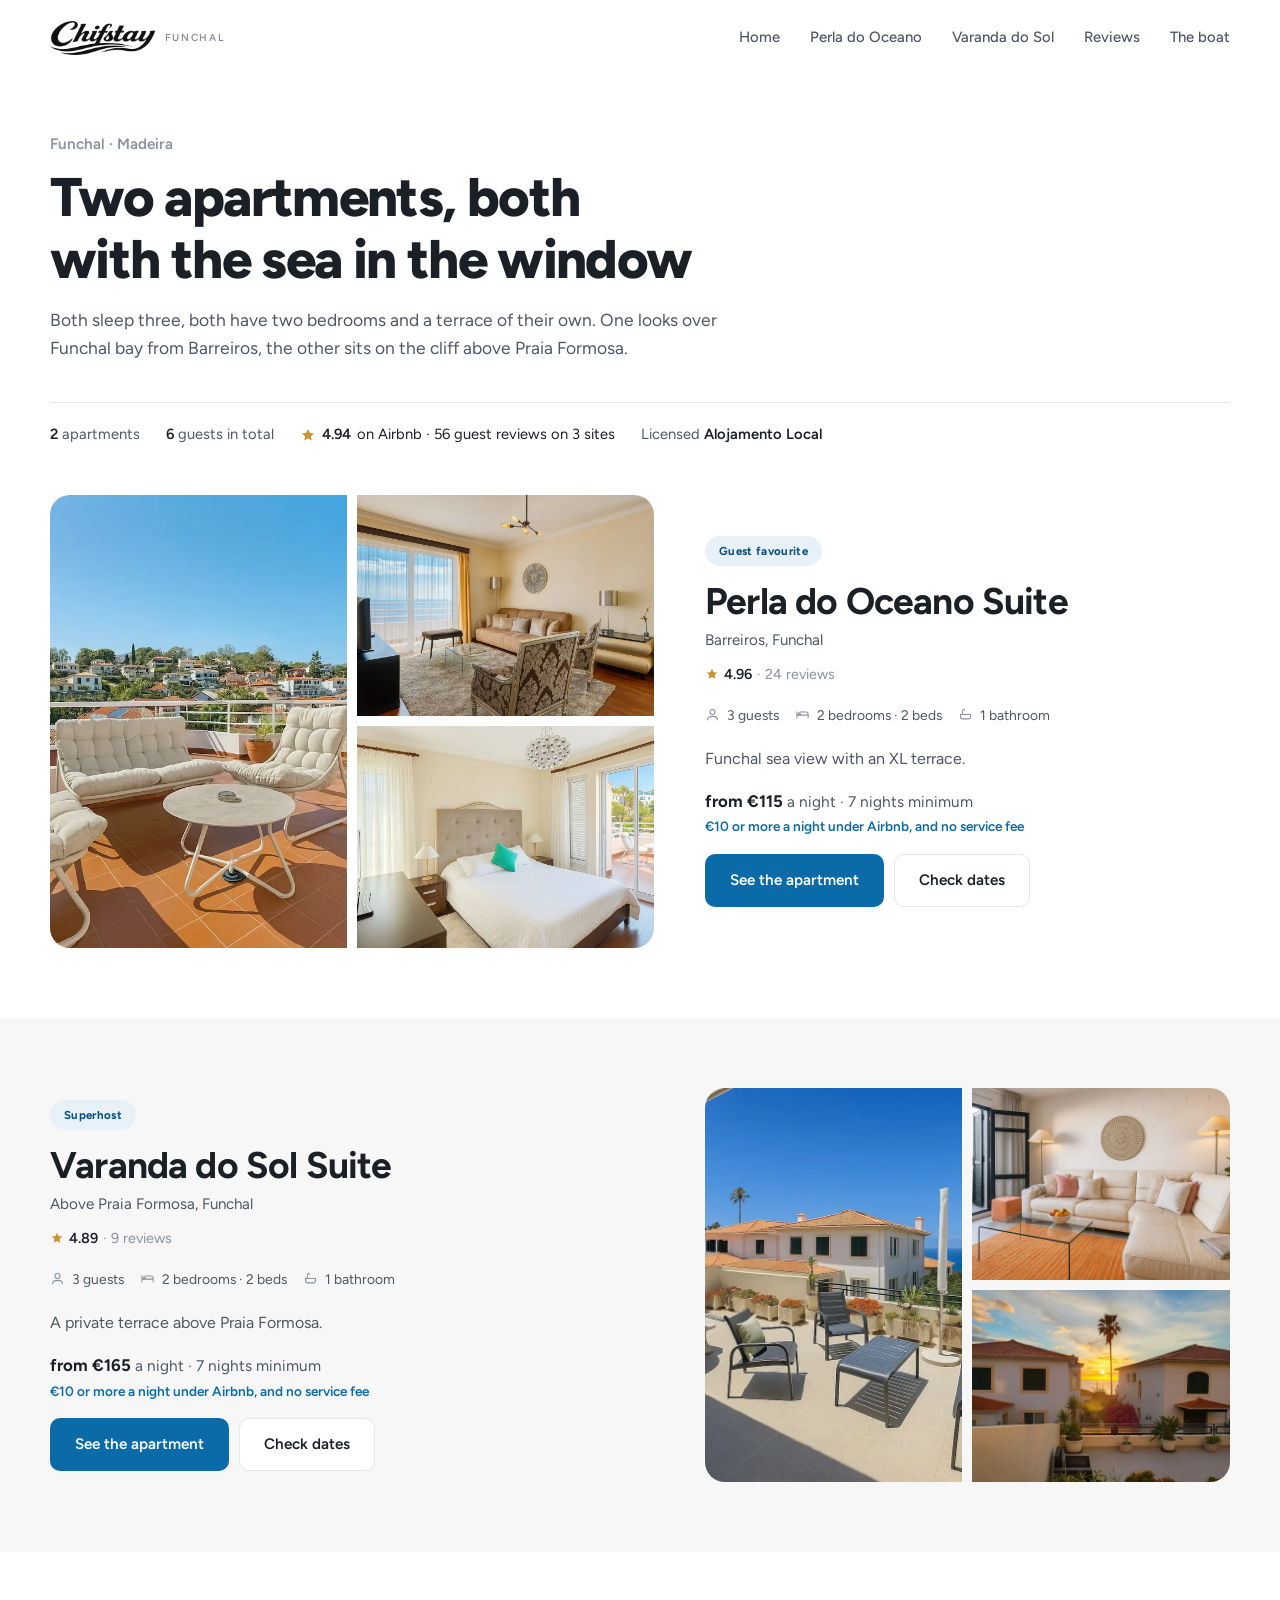
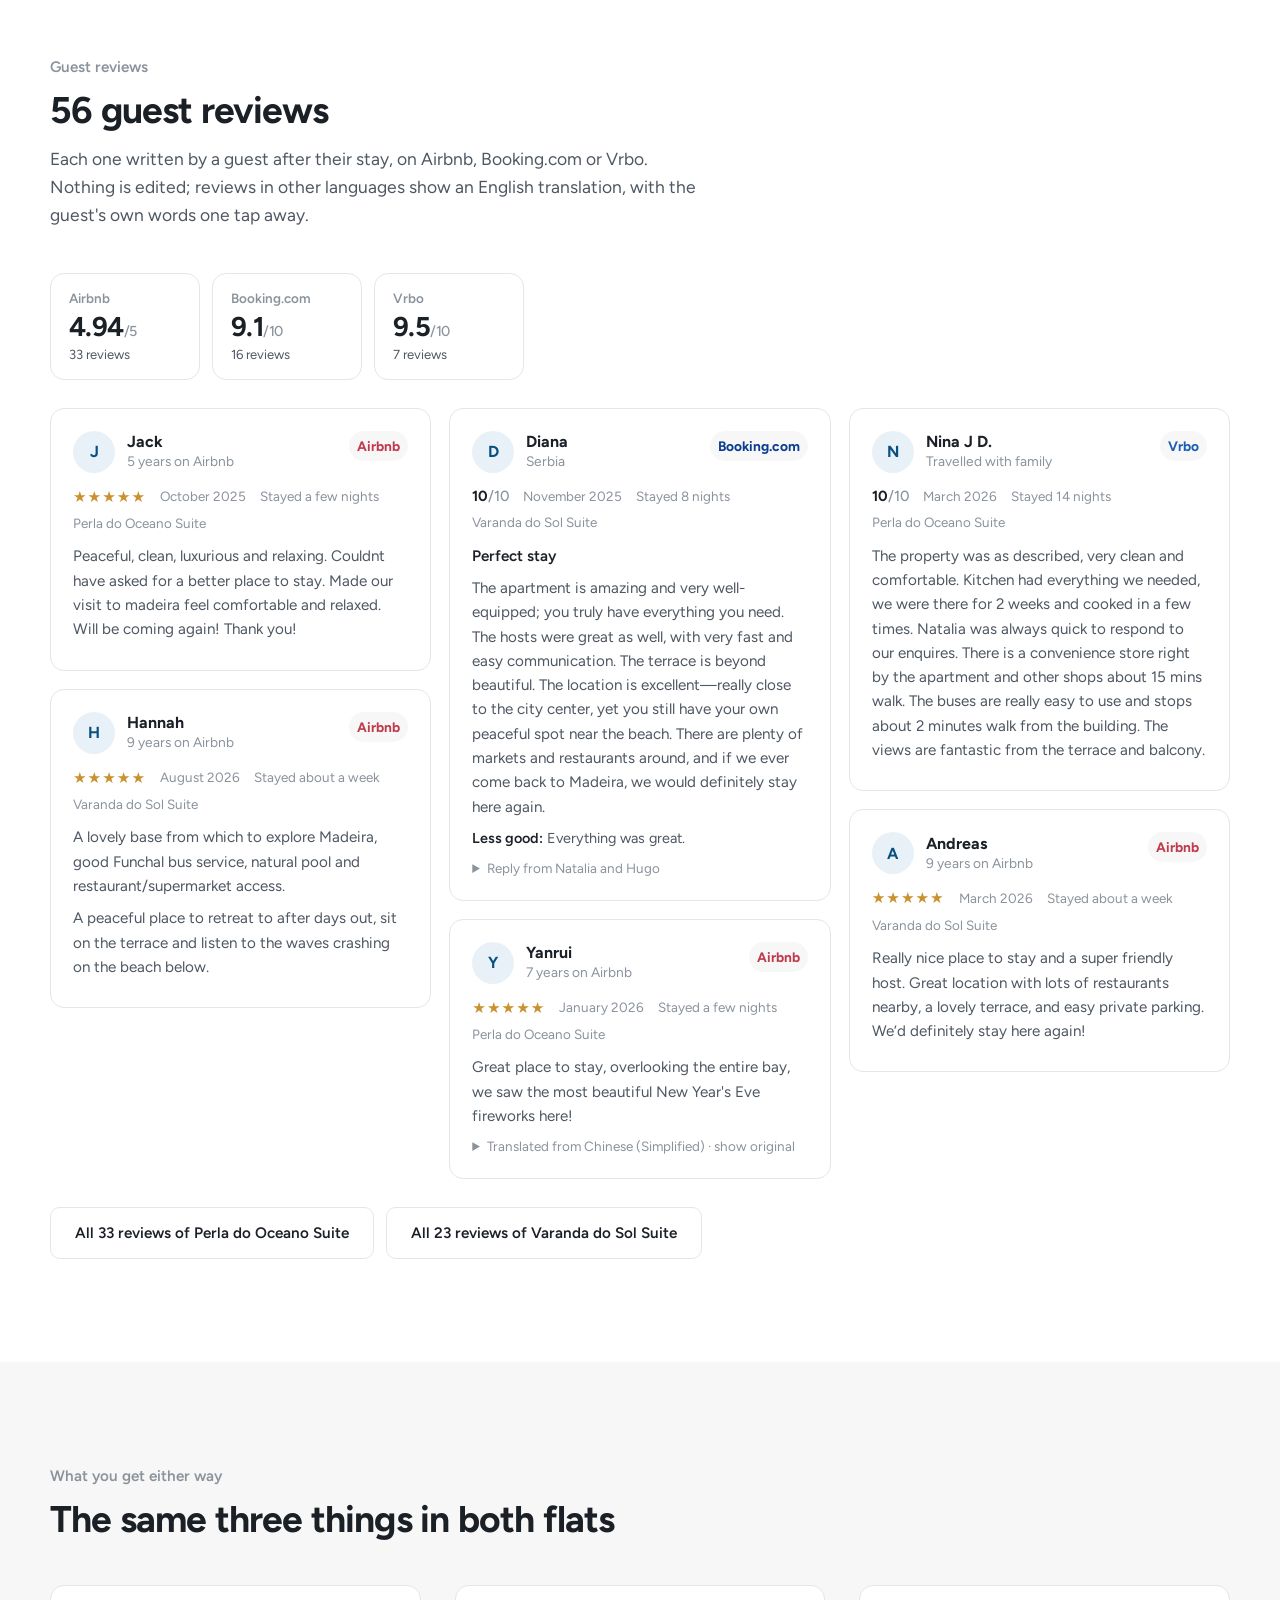
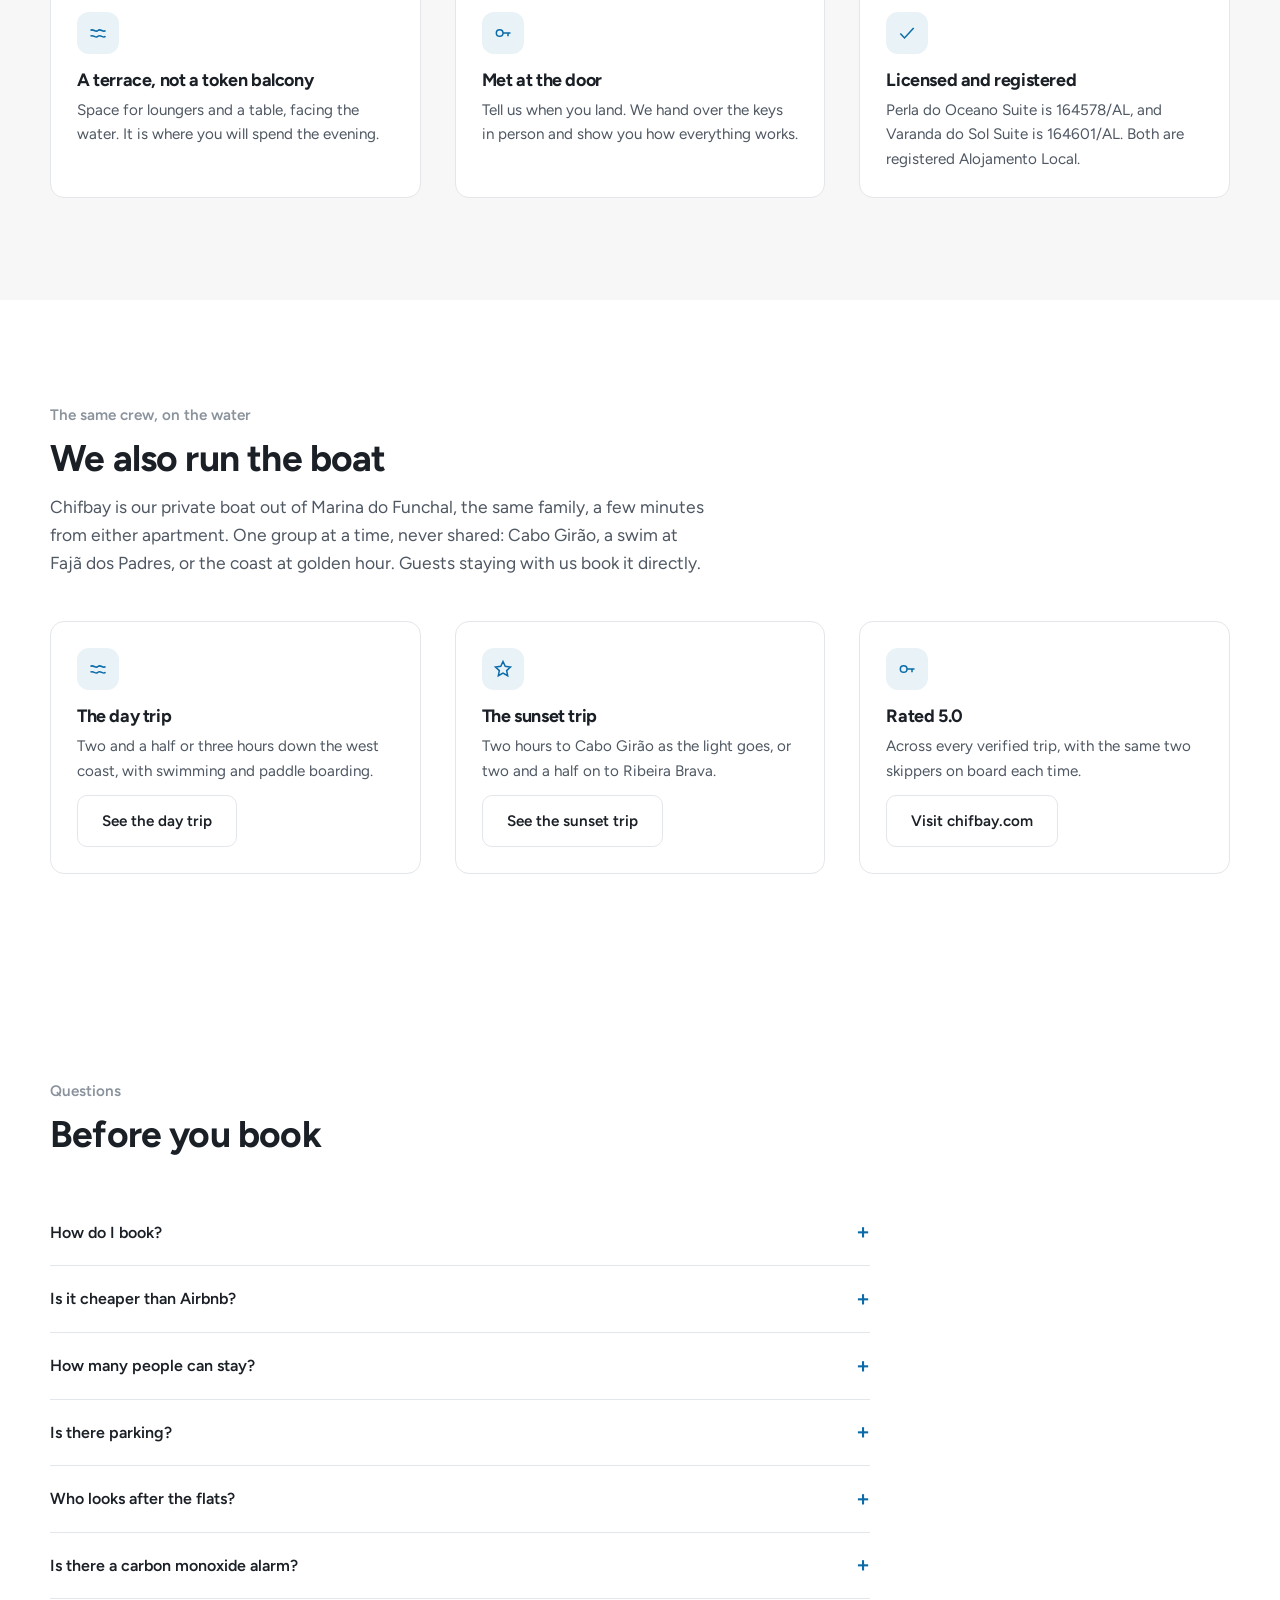
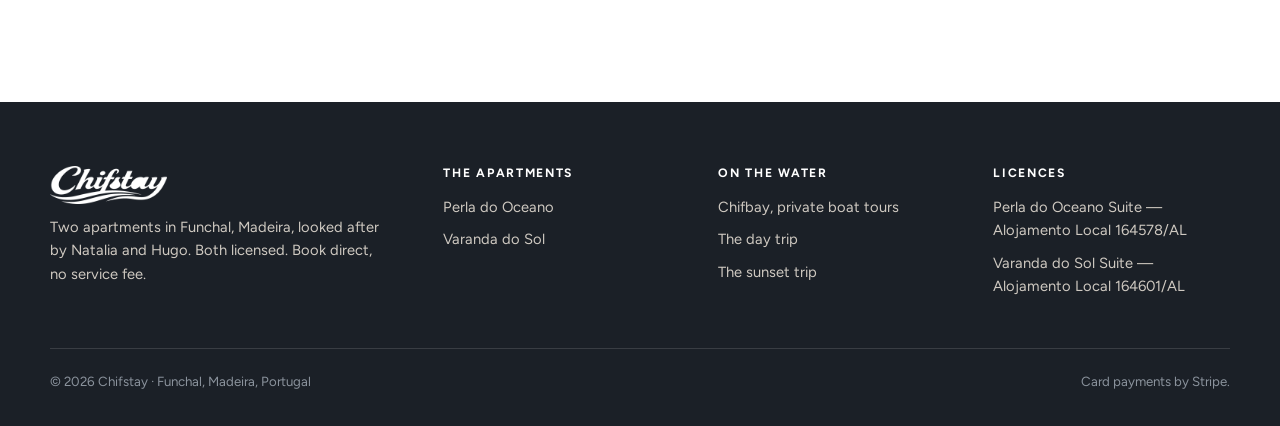
==== commit 25ae4478: "Same Airbnb-like look, cleaner details - Figtree in place of Inter, title without the slanted words " ====
--- a/index.html
+++ b/index.html
@@ -17,7 +17,7 @@
 
 <link rel="preconnect" href="https://fonts.googleapis.com"/>
 <link rel="preconnect" href="https://fonts.gstatic.com" crossorigin/>
-<link href="https://fonts.googleapis.com/css2?family=Inter:wght@400;500;600;700;800&display=swap" rel="stylesheet"/>
+<link href="https://fonts.googleapis.com/css2?family=Figtree:wght@400;500;600;700;800&display=swap" rel="stylesheet"/>
 <link rel="stylesheet" href="style.css"/>
 <script type="application/ld+json">{"@context":"https://schema.org","@type":"ItemList","publisher":{"@type":"Organization","name":"Chifstay","url":"https://chifstays.com","parentOrganization":{"@type":"Organization","name":"Chifbay","url":"https://chifbay.com"}},"name":"Chifstay apartments in Funchal","itemListElement":[{"@type":"ListItem","position":1,"item":{"@type":"Apartment","name":"Perla do Oceano Suite","url":"https://chifstays.com/perla-do-oceano","address":{"@type":"PostalAddress","addressLocality":"Funchal","addressRegion":"Madeira","addressCountry":"PT"},"numberOfBedrooms":2,"numberOfBathroomsTotal":1,"occupancy":{"@type":"QuantitativeValue","maxValue":3}}},{"@type":"ListItem","position":2,"item":{"@type":"Apartment","name":"Varanda do Sol Suite","url":"https://chifstays.com/varanda-do-sol","address":{"@type":"PostalAddress","addressLocality":"Funchal","addressRegion":"Madeira","addressCountry":"PT"},"numberOfBedrooms":2,"numberOfBathroomsTotal":1,"occupancy":{"@type":"QuantitativeValue","maxValue":3}}}]}</script>
 </head>
@@ -45,7 +45,7 @@
   <div class="wrap">
     <div class="hero-copy rv">
       <p class="eyebrow">Funchal · Madeira</p>
-      <h1>Two apartments, <em>both with the sea</em> in the window</h1>
+      <h1>Two apartments, both with the sea in the window</h1>
       <p class="lede">Both sleep three, both have two bedrooms and a terrace of their own. One looks over
       Funchal bay from Barreiros, the other sits on the cliff above Praia Formosa.</p>
     </div>
@@ -119,8 +119,8 @@
   <div class="wrap">
     <div class="sec-head rv">
       <p class="eyebrow">Guest reviews</p>
-      <h2>56 guest reviews, on Airbnb, Booking.com and Vrbo</h2>
-      <p class="lede">Each one written by a guest after their stay, on the site they booked through. Nothing is
+      <h2>56 guest reviews</h2>
+      <p class="lede">Each one written by a guest after their stay, on Airbnb, Booking.com or Vrbo. Nothing is
       edited; reviews in other languages show an English translation, with the guest's own words one tap away.</p>
     </div>
     <div class="rv"><div class="src-tiles">
@@ -267,7 +267,7 @@
         <div class="ico"><svg viewBox="0 0 24 24"><circle cx="8" cy="12" r="4"/><path d="M12 12h9m-3 0v4"/></svg></div>
         <h3>Rated 5.0</h3>
         <p>Across every verified trip, with the same two skippers on board each time.</p>
-        <p style="margin-top:12px"><a class="btn btn-p" href="https://chifbay.com" rel="noopener">chifbay.com</a></p>
+        <p style="margin-top:12px"><a class="btn btn-o" href="https://chifbay.com" rel="noopener">Visit chifbay.com</a></p>
       </div>
     </div>
   </div>
--- a/style.css
+++ b/style.css
@@ -26,8 +26,8 @@
 
   /* ground and ink */
   --paper:#ffffff;
-  --sand:#f7f4ef;          /* the warm neutral the rooms actually are */
-  --line:#e4ded4;
+  --sand:#f7f7f7;          /* the alternate section ground: a cool light grey, as on Airbnb, not beige */
+  --line:#e3e6ea;
   --ink:#1b2027;           /* charcoal with a blue cast, not a brown one */
   --ink-2:#4e5762;
   --ink-3:#8a929c;
@@ -51,26 +51,24 @@
 html{scroll-behavior:smooth}
 body{
   margin:0;background:var(--paper);color:var(--ink);
-  font-family:'Inter',system-ui,-apple-system,'Segoe UI',sans-serif;
+  font-family:'Figtree',system-ui,-apple-system,'Segoe UI',sans-serif;
   font-size:16px;line-height:1.6;-webkit-font-smoothing:antialiased;
   overflow-x:hidden;
 }
 img{max-width:100%;display:block}
 a{color:inherit;text-decoration:none}
 h1,h2,h3,h4{margin:0;line-height:1.14;letter-spacing:-.022em;font-weight:700}
-h1{font-size:clamp(2.1rem,4.6vw,3.6rem);letter-spacing:-.032em}
+h1{font-size:clamp(2.1rem,4.4vw,3.4rem);letter-spacing:-.03em;font-weight:800}
 h2{font-size:clamp(1.6rem,2.9vw,2.4rem)}
 h3{font-size:1.12rem}
 p{margin:0 0 1em}
 .wrap{width:min(100% - 40px,var(--wrap));margin-inline:auto}
 .lede{font-size:1.09rem;color:var(--ink-2);max-width:62ch}
-.eyebrow{
-  font-size:.7rem;font-weight:700;letter-spacing:.15em;text-transform:uppercase;
-  color:var(--sea);margin-bottom:14px;
-}
+.eyebrow{font-size:.95rem;font-weight:600;color:var(--ink-3);margin-bottom:10px}
 .sand{background:var(--sand)}
 section{padding:clamp(56px,8vw,104px) 0}
-.sec-head{max-width:66ch;margin-bottom:clamp(28px,4vw,48px)}
+.sec-head{max-width:66ch;margin-bottom:clamp(28px,4vw,44px)}
+.sec-head .lede{margin:14px 0 0}
 
 /* ------------------------------------------------------------------ nav */
 .nav{
@@ -102,15 +100,14 @@
 /* ---------------------------------------------------------------- button */
 .btn{
   display:inline-flex;align-items:center;justify-content:center;gap:9px;
-  padding:13px 24px;border-radius:999px;font-weight:600;font-size:.95rem;
+  padding:13px 24px;border-radius:10px;font-weight:600;font-size:.95rem;white-space:nowrap;
   border:1px solid transparent;cursor:pointer;
   transition:transform .22s cubic-bezier(.2,.8,.2,1),box-shadow .22s,background .22s,color .22s;
 }
-.btn:hover{transform:translateY(-2px)}
-.btn-p{background:var(--sea);color:#fff;box-shadow:0 6px 18px rgba(10,107,168,.26)}
-.btn-p:hover{background:var(--sea-dark);box-shadow:0 10px 26px rgba(10,107,168,.34)}
+.btn-p{background:var(--sea);color:#fff}
+.btn-p:hover{background:var(--sea-dark)}
 .btn-o{border-color:var(--line);background:#fff;color:var(--ink)}
-.btn-o:hover{border-color:var(--ink);box-shadow:var(--shadow)}
+.btn-o:hover{border-color:var(--ink)}
 .btn-lg{padding:16px 30px;font-size:1rem}
 
 /* ------------------------------------------------------------------ hero
@@ -131,7 +128,7 @@
 .hero-grid figure:first-child{grid-row:span 2}
 .hero-grid img{width:100%;height:100%;object-fit:cover;transition:transform 1.1s cubic-bezier(.2,.8,.2,1)}
 .hero-grid figure:hover img{transform:scale(1.045)}
-.hero-facts{display:flex;flex-wrap:wrap;gap:8px 26px;margin-top:24px;font-size:.9rem;color:var(--ink-2)}
+.hero-facts{display:flex;flex-wrap:wrap;gap:8px 26px;margin-top:26px;padding-top:20px;border-top:1px solid var(--line);font-size:.92rem;color:var(--ink-2)}
 .hero-facts b{color:var(--ink);font-weight:600}
 
 /* ------------------------------------------------------------ stay cards */
@@ -194,6 +191,7 @@
   border-radius:10px;padding:9px 15px;font-size:.85rem;font-weight:600;box-shadow:var(--shadow);
 }
 .cols{display:grid;grid-template-columns:1fr 380px;gap:clamp(30px,4vw,58px);align-items:start}
+.cols section{padding-bottom:clamp(32px,4vw,48px)}
 .facts{display:flex;flex-wrap:wrap;align-items:center;gap:10px 28px;padding-bottom:26px;border-bottom:1px solid var(--line);margin-bottom:26px}
 .facts span{display:inline-flex;align-items:center;gap:9px}
 /* without an explicit size an inline SVG takes its natural box, which here was
@@ -228,13 +226,6 @@
 .book-list{list-style:none;margin:18px 0 0;padding:18px 0 0;border-top:1px solid var(--line);font-size:.9rem;color:var(--ink-2)}
 .book-list li{display:flex;justify-content:space-between;gap:14px;padding:5px 0}
 
-/* --------------------------------------------------------------- reviews */
-.revs{display:grid;gap:20px;grid-template-columns:repeat(3,1fr)}
-.rev{border:1px solid var(--line);border-radius:var(--radius);padding:22px;background:#fff}
-.rev .stars{color:var(--gold);letter-spacing:2px;font-size:.85rem;margin-bottom:10px}
-.rev p{font-size:.95rem;color:var(--ink-2)}
-.rev cite{font-style:normal;font-weight:600;font-size:.9rem}
-
 /* -------------------------------------------------------------------- faq */
 .faq{max-width:820px}
 .faq details{border-bottom:1px solid var(--line);padding:20px 0}
@@ -287,7 +278,7 @@
 @media (prefers-reduced-motion:reduce){
   html{scroll-behavior:auto}
   .rv{opacity:1;transform:none;transition:none}
-  .stay:hover,.btn:hover{transform:none}
+  .stay:hover{transform:none}
   .hero-grid img,.gal img,.stay-shot img{transition:none}
 }
 
@@ -295,8 +286,8 @@
 @media (max-width:960px){
   .cols{grid-template-columns:1fr}
   .book{position:static}
-  .stays,.feats,.revs,.foot-grid{grid-template-columns:1fr}
-  .feats,.revs{gap:16px}
+  .stays,.feats,.foot-grid{grid-template-columns:1fr}
+  .feats{gap:16px}
 }
 @media (max-width:760px){
   /* Closed, this panel must be gone, not merely pushed up. translateY(-120%)
@@ -387,8 +378,10 @@
    One section per apartment instead of a single grid mixing both. On a phone
    they stack into two clean screens, which is the whole point: a mixed grid of
    six photos told a visitor nothing about which flat was which. */
-.intro{padding:clamp(30px,5vw,56px) 0 clamp(20px,3vw,32px)}
+.intro{padding:clamp(30px,5vw,56px) 0 0}
+.intro h1{max-width:19ch;text-wrap:balance}
 .intro .lede{margin-top:16px}
+.intro + .flat{padding-top:clamp(32px,4vw,48px)}
 .flat{padding:clamp(40px,5.5vw,72px) 0}
 .flat-in{display:grid;grid-template-columns:1.15fr 1fr;gap:clamp(26px,4vw,52px);align-items:center}
 .flat-in.flip .flat-shots{order:2}
@@ -421,7 +414,10 @@
 .hero-rating{display:inline-flex;align-items:center;gap:6px;color:var(--ink);text-decoration:none}
 .hero-rating svg{width:16px;height:16px;fill:var(--gold);stroke:none}
 .hero-rating:hover b{color:var(--sea)}
-.revs{display:grid;grid-template-columns:repeat(3,minmax(0,1fr));gap:18px;align-items:start}
+/* columns, not a grid: reviews differ a lot in length, and a grid row is as
+   tall as its longest card, which left big holes under the short ones */
+.revs{columns:3;column-gap:18px}
+.revs .rev{break-inside:avoid;margin-bottom:18px}
 .rev{background:#fff;border:1px solid var(--line);border-radius:var(--radius);padding:22px 22px 20px}
 .rev header{display:flex;align-items:center;gap:12px}
 .rev header div{display:flex;flex-direction:column;line-height:1.3}
@@ -445,9 +441,9 @@
 .rev-cats i{height:4px;border-radius:4px;background:var(--line);overflow:hidden}
 .rev-cats em{display:block;height:100%;background:var(--ink)}
 .rev-cats b{text-align:right}
-@media (max-width:960px){ .revs{grid-template-columns:repeat(2,minmax(0,1fr))} }
+@media (max-width:960px){ .revs{columns:2} }
 @media (max-width:640px){
-  .revs{grid-template-columns:1fr}
+  .revs{columns:1}
   .rev-cats{grid-template-columns:1fr}
   .rev-links .btn{width:100%;justify-content:center;text-align:center}
 }
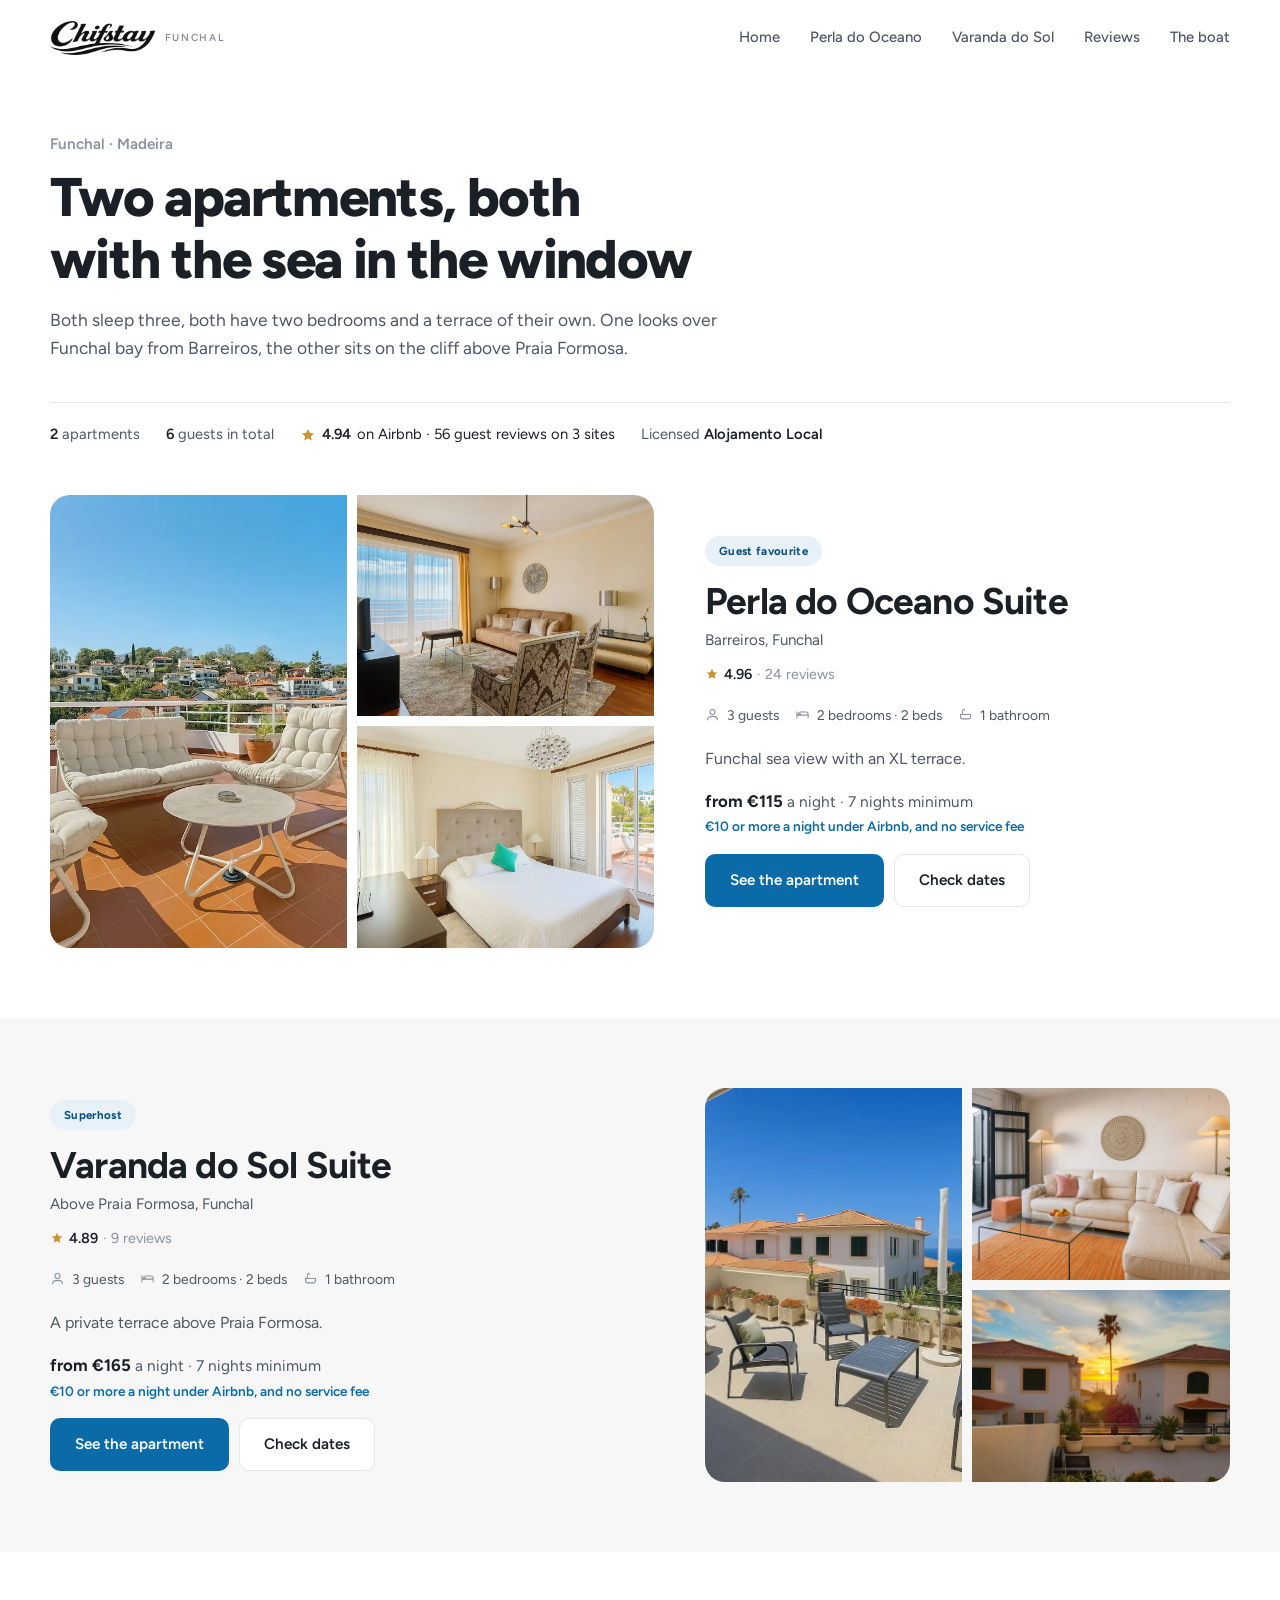
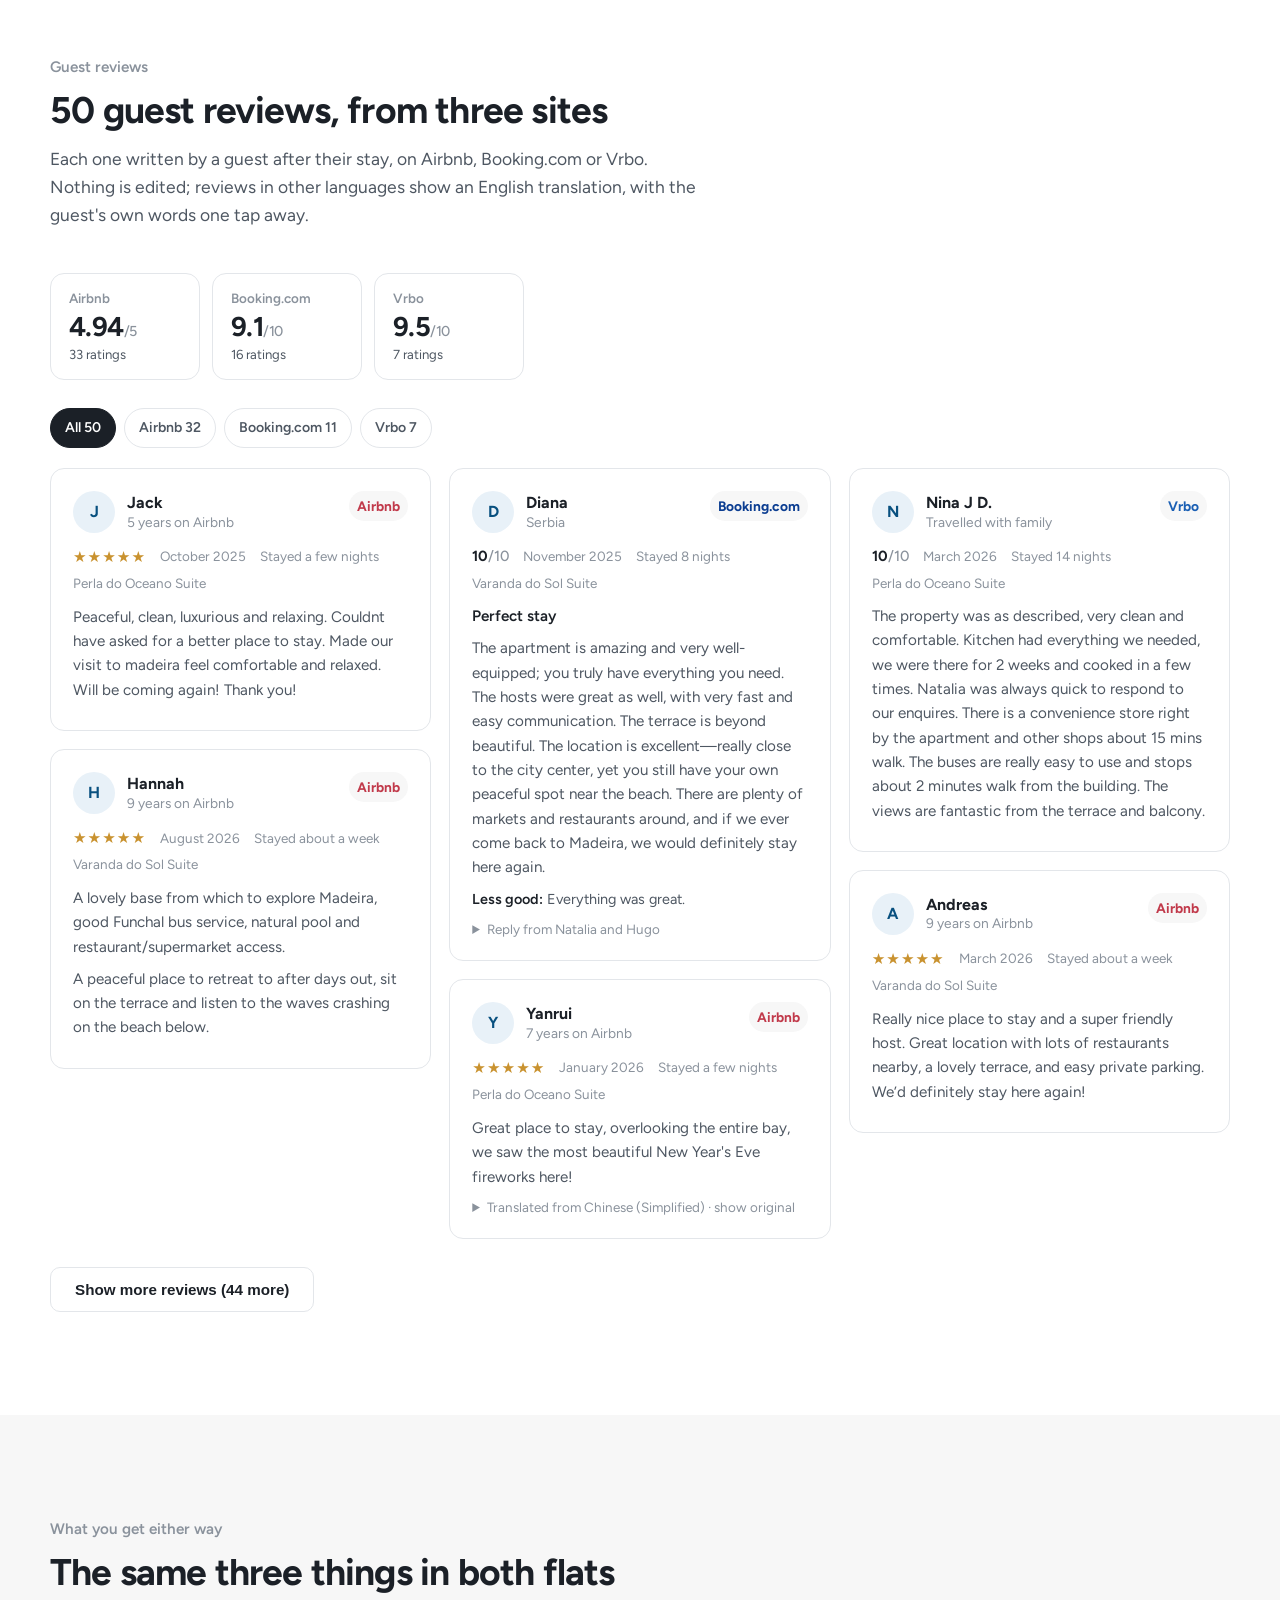
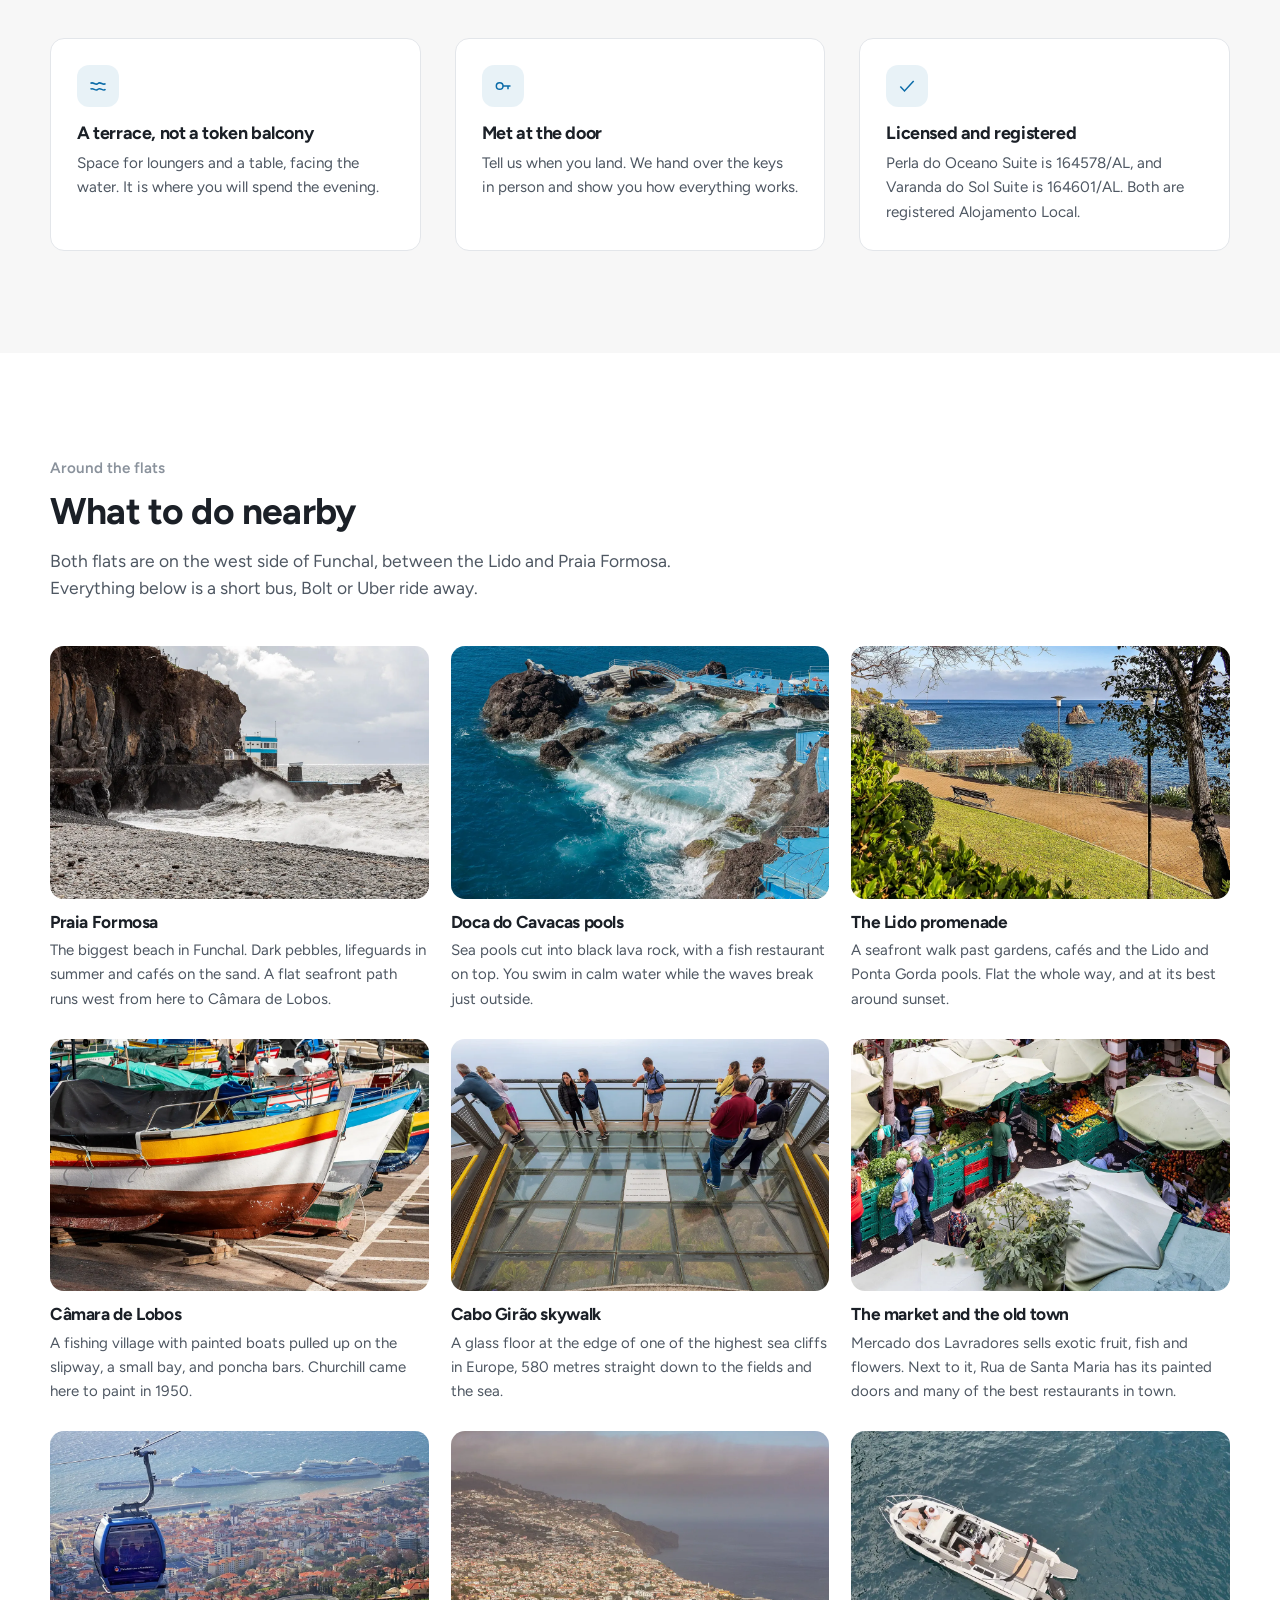
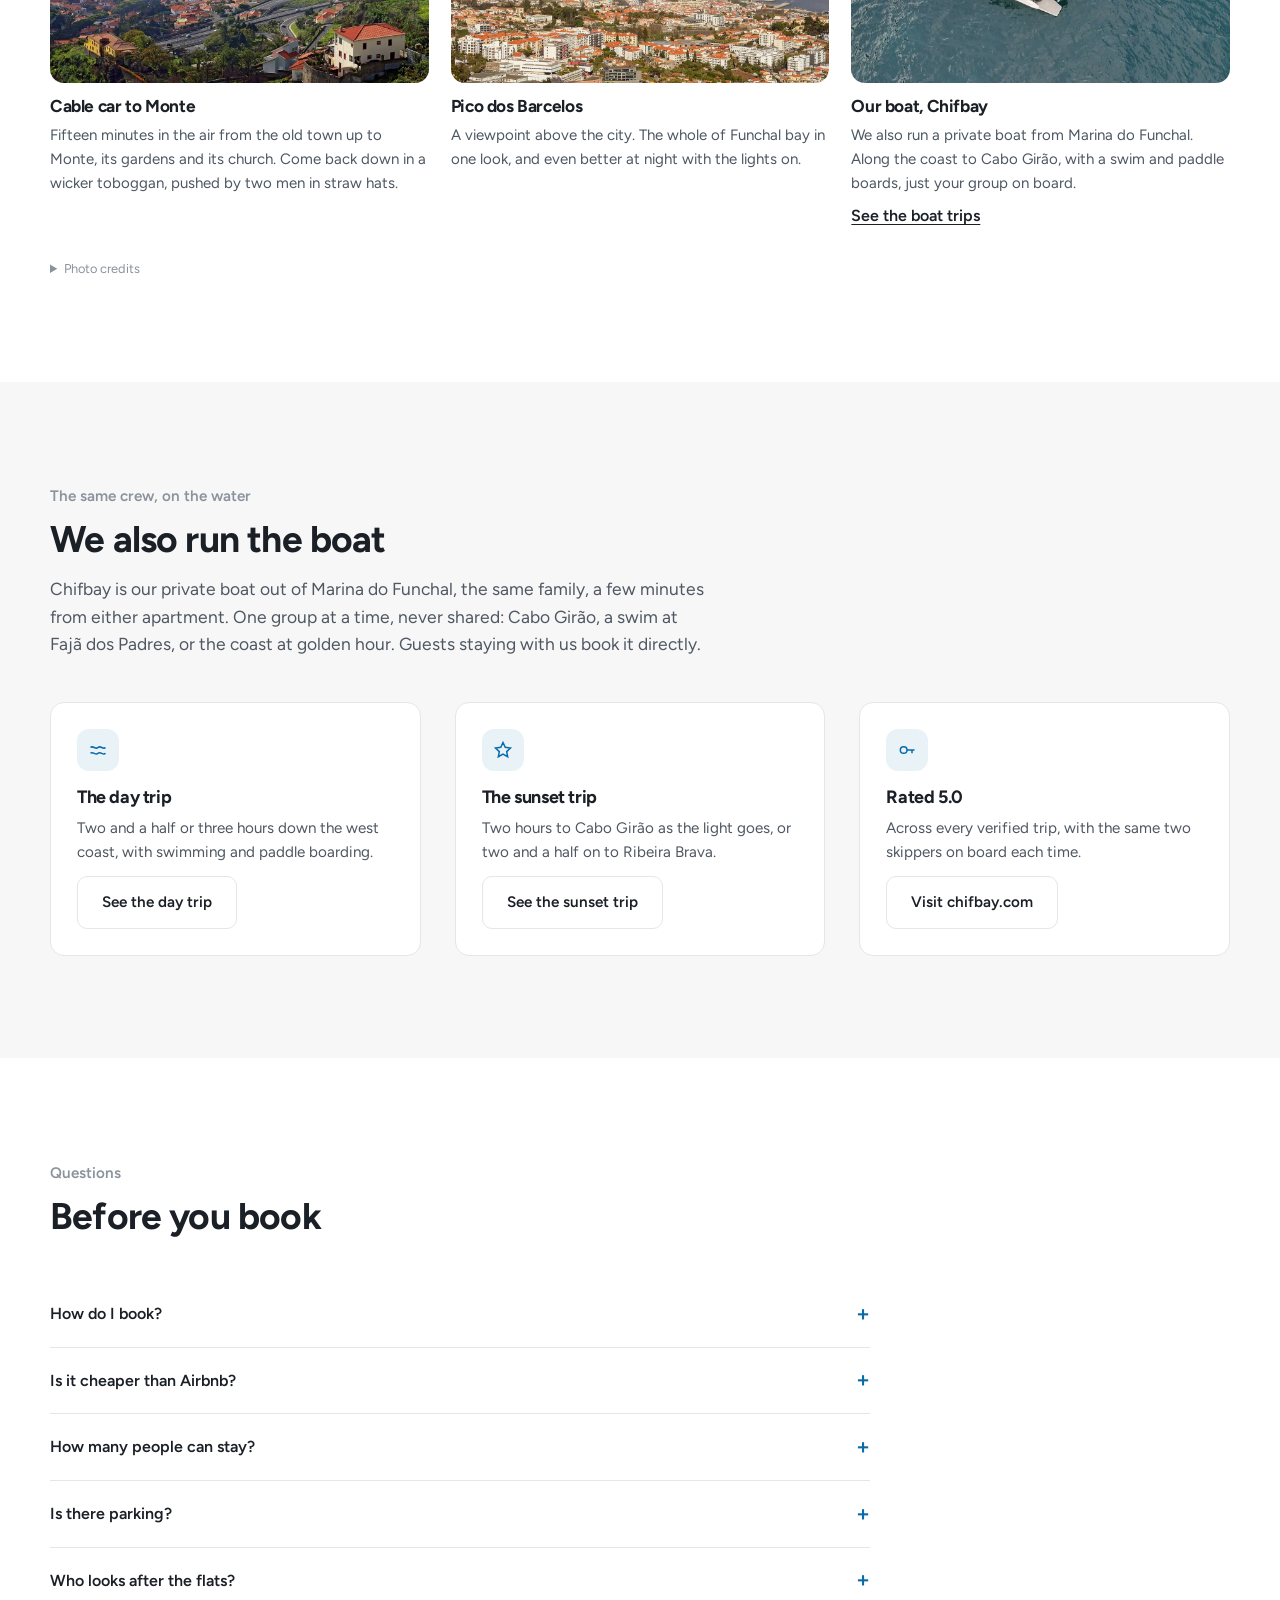
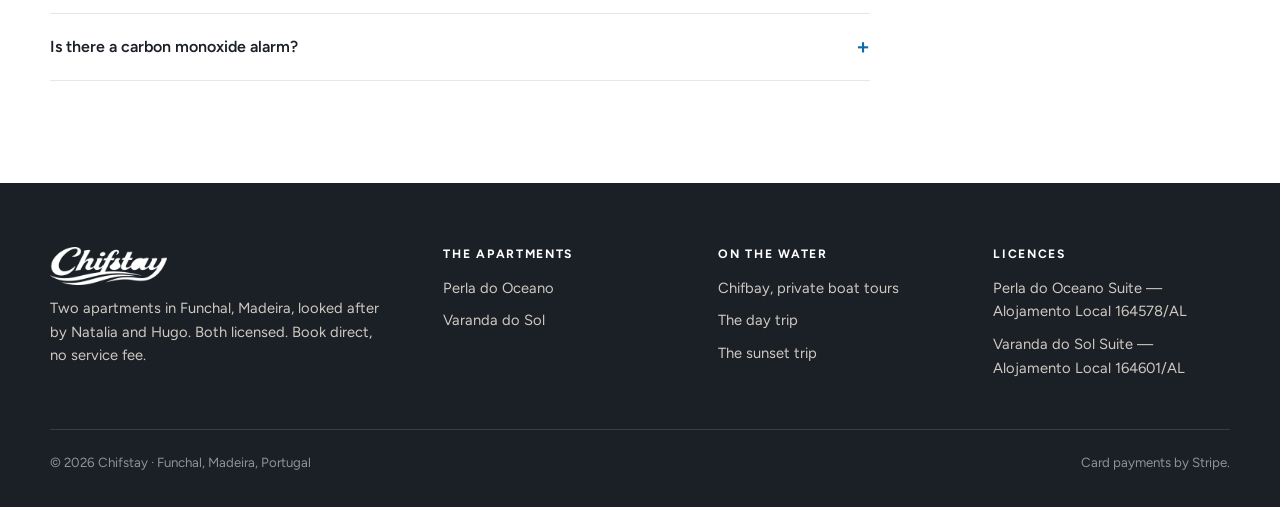
==== commit 51f59ffa: "Reviews stay on the site, full amenities, things to do nearby - Score tiles filter the reviews inste" ====
--- a/index.html
+++ b/index.html
@@ -119,18 +119,25 @@
   <div class="wrap">
     <div class="sec-head rv">
       <p class="eyebrow">Guest reviews</p>
-      <h2>56 guest reviews</h2>
+      <h2>50 guest reviews, from three sites</h2>
       <p class="lede">Each one written by a guest after their stay, on Airbnb, Booking.com or Vrbo. Nothing is
       edited; reviews in other languages show an English translation, with the guest's own words one tap away.</p>
     </div>
-    <div class="rv"><div class="src-tiles">
-      <a class="src-tile" href="#reviews">
-        <span>Airbnb</span><b>4.94<i>/5</i></b><small>33 reviews</small></a>
-      <a class="src-tile" href="#reviews">
-        <span>Booking.com</span><b>9.1<i>/10</i></b><small>16 reviews</small></a>
-      <a class="src-tile" href="#reviews">
-        <span>Vrbo</span><b>9.5<i>/10</i></b><small>7 reviews</small></a>
+    <div class="rv"><div class="src-tiles" role="group" aria-label="Scores by site">
+      <button type="button" class="src-tile" data-filter="airbnb" aria-pressed="false">
+        <span>Airbnb</span><b>4.94<i>/5</i></b><small>33 ratings</small></button>
+      <button type="button" class="src-tile" data-filter="booking" aria-pressed="false">
+        <span>Booking.com</span><b>9.1<i>/10</i></b><small>16 ratings</small></button>
+      <button type="button" class="src-tile" data-filter="vrbo" aria-pressed="false">
+        <span>Vrbo</span><b>9.5<i>/10</i></b><small>7 ratings</small></button>
     </div></div>
+    
+    <div class="rev-filter rv" role="group" aria-label="Show reviews from">
+      <button type="button" class="on" data-filter="all" aria-pressed="true">All 50</button>
+      <button type="button" data-filter="airbnb" aria-pressed="false">Airbnb 32</button>
+      <button type="button" data-filter="booking" aria-pressed="false">Booking.com 11</button>
+      <button type="button" data-filter="vrbo" aria-pressed="false">Vrbo 7</button>
+    </div>
     <div class="revs rv-group">
       
         <article class="rev rv" data-src="airbnb">
@@ -205,10 +212,537 @@
           
           
         </article>
-    </div>
-    <div class="rev-links rv">
-      <a class="btn btn-o" href="/perla-do-oceano#reviews">All 33 reviews of Perla do Oceano Suite</a>
-      <a class="btn btn-o" href="/varanda-do-sol#reviews">All 23 reviews of Varanda do Sol Suite</a>
+        <article class="rev rev-more" data-src="airbnb" hidden>
+          <header>
+            <span class="rev-av" aria-hidden="true">O</span>
+            <div><b>Ola</b><span>7 years on Airbnb</span></div>
+            <span class="rev-src rev-src-airbnb">Airbnb</span>
+          </header>
+          <div class="rev-meta"><span class="rev-stars" aria-label="5 out of 5 stars">★★★★★<i></i></span>
+            <span>October 2026</span><span>Stayed about a week</span><span>Varanda do Sol Suite</span></div>
+          <div class="rev-text"><p>Everything was good. Very nice people to stay with :)</p></div>
+          
+          
+        </article>
+        <article class="rev rev-more" data-src="airbnb" hidden>
+          <header>
+            <span class="rev-av" aria-hidden="true">D</span>
+            <div><b>Dan</b><span>Tel Aviv-Yafo, Israel</span></div>
+            <span class="rev-src rev-src-airbnb">Airbnb</span>
+          </header>
+          <div class="rev-meta"><span class="rev-stars" aria-label="5 out of 5 stars">★★★★★<i></i></span>
+            <span>September 2026</span><span>Stayed about a week</span><span>Perla do Oceano Suite</span></div>
+          <div class="rev-text"><p>We loved it, great apartment. Natalia and Hugo were super helpful. 10/10</p></div>
+          
+          
+        </article>
+        <article class="rev rev-more" data-src="airbnb" hidden>
+          <header>
+            <span class="rev-av" aria-hidden="true">L</span>
+            <div><b>Lara</b><span>9 years on Airbnb</span></div>
+            <span class="rev-src rev-src-airbnb">Airbnb</span>
+          </header>
+          <div class="rev-meta"><span class="rev-stars" aria-label="5 out of 5 stars">★★★★★<i></i></span>
+            <span>September 2026</span><span>Stayed about a week</span><span>Varanda do Sol Suite</span></div>
+          <div class="rev-text"><p>We spent our summer vacation here with our young son, and the apartment was really great!</p><p>The great big terrace was our highlight. When we were in the apartment, we actually just spent our time there. We brought a small paddling pool for our son, so everyone got their money's worth. We can really recommend that. The large awning over the terrace was perfect for that (and everything else)! In the afternoon, the sun shines directly on the terrace, so we were able to find shade under the awning. So it was really pleasant. 😊☀️</p><p>The location is really great. You can walk to the beach quite quickly, and restaurants and shops are also within easy walking distance. </p><p>There are ceiling fans in every room except the bathroom, but no air conditioning. Therefore, it was very warm in the bedroom (September).</p><p>Parking was very easy thanks to the underground parking garage, the courtyard and nearby parking lots. And the washing machine was helpful, too! 😊</p></div>
+          <details class="rev-orig"><summary>Translated from German · show original</summary><p>Wir haben unseren Sommerurlaub mit unserem kleinen Sohn hier verbracht und die Wohnung war wirklich top!</p><p>Die tolle große Terrasse war unser Highlight. Wenn wir in der Wohnung waren, dann haben wir die Zeit eigentlich nur dort verbracht. Wir hatten ein kleines Planschbecken für unseren Sohn dabei, sodass alle auf ihre Kosten kamen - das können wir echt empfehlen. Die große Markise über der Terrasse war dafür (und auch sonst) perfekt! Nachmittags scheint die Sonne direkt auf die Terrasse, sodass wir unter der Markise Schatten finden konnten. So war es richtig angenehm 😊☀️</p><p>Die Lage ist wirklich top. Man ist zu Fuß recht schnell am Strand und auch Restaurants und Einkaufsmöglichkeiten sind fußläufig gut erreichbar. </p><p>Es gibt Deckenventilatoren in jedem Zimmer außer im Bad, aber keine Klimaanlage. Im Schlafzimmer war es daher sehr warm (September).</p><p>Das Parken war durch die Tiefgarage, den Hof und nahegelegene Parkplätze sehr einfach. Und die Waschmaschine war auch hilfreich! 😊</p></details>
+          
+        </article>
+        <article class="rev rev-more" data-src="airbnb" hidden>
+          <header>
+            <span class="rev-av" aria-hidden="true">P</span>
+            <div><b>Pierre</b><span>5 years on Airbnb</span></div>
+            <span class="rev-src rev-src-airbnb">Airbnb</span>
+          </header>
+          <div class="rev-meta"><span class="rev-stars" aria-label="5 out of 5 stars">★★★★★<i></i></span>
+            <span>September 2026</span><span>Stayed about a week</span><span>Varanda do Sol Suite</span></div>
+          <div class="rev-text"><p>Beautiful, quiet apartment with a beautiful terrace overlooking the sea. Has all the comforts. Close to the supermarket, the beach and lots of good restaurants. Great host, I recommend it!</p></div>
+          <details class="rev-orig"><summary>Translated from French · show original</summary><p>Superbe appartement au calme avec une très belle terrasse vue sur mer. Dispose de tout le confort. Proche du supermarché, de la plage et de pleins de bons restaurant. Super hôte je recommande !</p></details>
+          
+        </article>
+        <article class="rev rev-more" data-src="airbnb" hidden>
+          <header>
+            <span class="rev-av" aria-hidden="true">K</span>
+            <div><b>Karoline</b><span>7 months on Airbnb</span></div>
+            <span class="rev-src rev-src-airbnb">Airbnb</span>
+          </header>
+          <div class="rev-meta"><span class="rev-stars" aria-label="5 out of 5 stars">★★★★★<i></i></span>
+            <span>September 2026</span><span>Stayed about a week</span><span>Perla do Oceano Suite</span></div>
+          <div class="rev-text"><p>We had a really lovely stay in the apartment. The apartment was incredibly clean, tidy, and well-maintained, and everything worked as it should. We quickly felt at home and were very pleased with our stay. The host was also kind and helpful.</p><p>We highly recommend the apartment and would definitely like to stay here again! ☀️</p></div>
+          <details class="rev-orig"><summary>Translated from Danish · show original</summary><p>Vi havde et rigtig dejligt ophold i lejligheden. Lejligheden var utrolig ren, pæn og velholdt, og alt fungerede, som det skulle. Vi følte os hurtigt hjemme og var meget tilfredse med vores ophold. Værten var også sød og hjælpsom.</p><p>Vi kan varmt anbefale lejligheden og ville bestemt gerne bo her igen! ☀️</p></details>
+          
+        </article>
+        <article class="rev rev-more" data-src="airbnb" hidden>
+          <header>
+            <span class="rev-av" aria-hidden="true">V</span>
+            <div><b>Viacheslav</b><span>4 years on Airbnb</span></div>
+            <span class="rev-src rev-src-airbnb">Airbnb</span>
+          </header>
+          <div class="rev-meta"><span class="rev-stars" aria-label="5 out of 5 stars">★★★★★<i></i></span>
+            <span>August 2026</span><span>Stayed about a week</span><span>Perla do Oceano Suite</span></div>
+          <div class="rev-text"><p>We had a wonderful stay! The apartment was very clean, tidy, and well maintained, with everything we needed for a comfortable stay.</p><p>The host was very helpful and always available whenever we had any questions, which made everything easy and stress-free.</p><p>And the highlight was definitely the incredible ocean view — absolutely beautiful and something we enjoyed every single day. A great place to stay in Madeira, and we would happily come back again. Highly recommended!</p></div>
+          
+          
+        </article>
+        <article class="rev rev-more" data-src="airbnb" hidden>
+          <header>
+            <span class="rev-av" aria-hidden="true">C</span>
+            <div><b>Corneliu</b><span>10 years on Airbnb</span></div>
+            <span class="rev-src rev-src-airbnb">Airbnb</span>
+          </header>
+          <div class="rev-meta"><span class="rev-stars" aria-label="4 out of 5 stars">★★★★<i>★</i></span>
+            <span>August 2026</span><span>Stayed over a week</span><span>Varanda do Sol Suite</span></div>
+          <div class="rev-text"><p>The apartment is large, comfortable and has a very nice terrace. We ate there every day, especially breakfast. It faces west, so there is nice shade in the morning. There is no air conditioning, but there is a ceiling fan in every room. I do not stand the heat well, but the fans were perfect and we did not need air conditioning.</p><p>There are restaurants nearby, but we preferred the small, simple Portuguese restaurants in central Funchal. You can also walk to the sea, but like everywhere in Madeira, you have to go down and then climb back up, so be mentally prepared! 😊</p><p>The apartment is a little outside the centre, but buses run often and the stop is just outside the building. </p><p>The bathroom is a little dated and would benefit from a refresh. The hosts are very friendly, always available and gave us useful advice about the island.</p></div>
+          
+          
+        </article>
+        <article class="rev rev-more" data-src="airbnb" hidden>
+          <header>
+            <span class="rev-av" aria-hidden="true">L</span>
+            <div><b>Luke</b><span>2 years on Airbnb</span></div>
+            <span class="rev-src rev-src-airbnb">Airbnb</span>
+          </header>
+          <div class="rev-meta"><span class="rev-stars" aria-label="5 out of 5 stars">★★★★★<i></i></span>
+            <span>August 2026</span><span>Stayed about a week</span><span>Perla do Oceano Suite</span></div>
+          <div class="rev-text"><p>What a beautiful place on an indescribably beautiful island.</p><p>The views were pristine, and the flat was clean, beautifully decorated and incredibly spacious — almost too big for the two of us, but we’re certainly not complaining! It was always just a short drive from great restaurants and the beautiful Funchal city centre.</p><p>If you have a car, don’t worry about parking — we always managed to find somewhere nearby.</p><p>Our only regret is that we didn’t get to spend more time in the flat and really take it all in, but Madeira simply has so much to see and do!</p><p>We really hope to return one day and once again sit on that balcony looking out over that incredible sea and city view.</p><p>Book this place — you won’t regret it!</p><p>Thank you both for a wonderful stay.</p><p>Luke and Maria.</p></div>
+          
+          
+        </article>
+        <article class="rev rev-more" data-src="airbnb" hidden>
+          <header>
+            <span class="rev-av" aria-hidden="true">P</span>
+            <div><b>Patrik</b><span>5 years on Airbnb</span></div>
+            <span class="rev-src rev-src-airbnb">Airbnb</span>
+          </header>
+          <div class="rev-meta"><span class="rev-stars" aria-label="5 out of 5 stars">★★★★★<i></i></span>
+            <span>August 2026</span><span>Stayed about a week</span><span>Perla do Oceano Suite</span></div>
+          <div class="rev-text"><p>Amazing location with a great view. We loved the place and stayed for a week. Natalia and Hugo are great hosts and communicate promptly about everything. We recommend car if you stay here. We highly recommend this lovely place.</p></div>
+          
+          
+        </article>
+        <article class="rev rev-more" data-src="airbnb" hidden>
+          <header>
+            <span class="rev-av" aria-hidden="true">V</span>
+            <div><b>Victor</b><span>5 years on Airbnb</span></div>
+            <span class="rev-src rev-src-airbnb">Airbnb</span>
+          </header>
+          <div class="rev-meta"><span class="rev-stars" aria-label="5 out of 5 stars">★★★★★<i></i></span>
+            <span>July 2026</span><span>Stayed about a week</span><span>Perla do Oceano Suite</span></div>
+          <div class="rev-text"><p>Great stay in Madeira in this very nice, spacious, clean Airbnb with a great view of Funchal. </p><p>Our hosts were extremely thoughtful and helpful, and we were happy to communicate with them (in French!). </p><p>We also hired Chifbay for a fantastic boat trip and a memorable sunset. </p><p>Thanks again for this exceptional vacation!</p></div>
+          <details class="rev-orig"><summary>Translated from French · show original</summary><p>Super séjour à Madère dans cet Airbnb très agréable, spacieux, propre et avec une super vue sur Funchal. </p><p>Nos hôtes ont été hyper attentionnés et serviables, et nous avons pu communiquer avec eux (en français !) avec grand plaisir. </p><p>Nous avons également fait appel aux services de Chifbay pour un tour en bateau fantastique, et un coucher de soleil mémorable. </p><p>Merci encore pour ces vacances exceptionnelles !</p></details>
+          
+        </article>
+        <article class="rev rev-more" data-src="airbnb" hidden>
+          <header>
+            <span class="rev-av" aria-hidden="true">M</span>
+            <div><b>Menno</b><span>8 years on Airbnb</span></div>
+            <span class="rev-src rev-src-airbnb">Airbnb</span>
+          </header>
+          <div class="rev-meta"><span class="rev-stars" aria-label="5 out of 5 stars">★★★★★<i></i></span>
+            <span>June 2026</span><span>Stayed about a week</span><span>Perla do Oceano Suite</span></div>
+          <div class="rev-text"><p>Beautiful location, spacious apartment and very nice view.</p></div>
+          <details class="rev-orig"><summary>Translated from Dutch · show original</summary><p>Mooie locatie, ruim appartement en zeer mooi uitzicht.</p></details>
+          
+        </article>
+        <article class="rev rev-more" data-src="airbnb" hidden>
+          <header>
+            <span class="rev-av" aria-hidden="true">R</span>
+            <div><b>Rubina Alexandra</b><span>8 months on Airbnb</span></div>
+            <span class="rev-src rev-src-airbnb">Airbnb</span>
+          </header>
+          <div class="rev-meta"><span class="rev-stars" aria-label="5 out of 5 stars">★★★★★<i></i></span>
+            <span>June 2026</span><span>Stayed about a week</span><span>Perla do Oceano Suite</span></div>
+          <div class="rev-text"><p>Natalia and Hugo were wonderful hosts.  They communicated clearly and were very responsive.  The apartment was ideally located in an area where the locals lived; exactly what we wanted.  Yet it was easy access to walk into the Center of Funchal.  Parking was a non issue at the location as there was always plenty of street parking available regardless of the time of day.  The view was wonderful and we spent every morning enjoying coffee on the terrace overlooking the ocean.  Great value.  Would highly recommend.</p></div>
+          
+          
+        </article>
+        <article class="rev rev-more" data-src="airbnb" hidden>
+          <header>
+            <span class="rev-av" aria-hidden="true">M</span>
+            <div><b>Moos</b><span>8 years on Airbnb</span></div>
+            <span class="rev-src rev-src-airbnb">Airbnb</span>
+          </header>
+          <div class="rev-meta"><span class="rev-stars" aria-label="5 out of 5 stars">★★★★★<i></i></span>
+            <span>June 2026</span><span>Stayed about a week</span><span>Perla do Oceano Suite</span></div>
+          <div class="rev-text"><p>Hugo &amp; Natalia were great hosts, nice apartment, beautiful sea view and a nice central location.</p></div>
+          <details class="rev-orig"><summary>Translated from Dutch · show original</summary><p>Hugo &amp; Natalia waren top hosts, mooi appartement, prachtig uitzicht op zee en een fijne centrale locatie.</p></details>
+          
+        </article>
+        <article class="rev rev-more" data-src="booking" hidden>
+          <header>
+            <span class="rev-av" aria-hidden="true">T</span>
+            <div><b>Thomas</b><span>Germany</span></div>
+            <span class="rev-src rev-src-booking">Booking.com</span>
+          </header>
+          <div class="rev-meta"><span class="rev-ten" aria-label="9 out of 10">9<i>/10</i></span>
+            <span>May 2026</span><span>Stayed 7 nights</span><span>Varanda do Sol Suite</span></div>
+          <div class="rev-text"><p class="rev-title">A pleasant stay</p><p>The apartment is well-equipped and located in a very quiet area near the promenade.</p><p class="rev-bad"><span>Less good:</span> The bathroom needs renovating.</p></div>
+          <details class="rev-orig"><summary>Translated from German · show original</summary><p class="rev-title">Ein schöner Aufenthalt</p><p>Das Apartment ist gut ausgestattet und liegt sehr ruhig in der Nähe der Promenade.</p><p class="rev-bad"><span>Less good:</span> Das Bad gehört renoviert.</p></details>
+          
+        </article>
+        <article class="rev rev-more" data-src="airbnb" hidden>
+          <header>
+            <span class="rev-av" aria-hidden="true">L</span>
+            <div><b>Lotte</b><span>3 years on Airbnb</span></div>
+            <span class="rev-src rev-src-airbnb">Airbnb</span>
+          </header>
+          <div class="rev-meta"><span class="rev-stars" aria-label="5 out of 5 stars">★★★★★<i></i></span>
+            <span>May 2026</span><span>Stayed a few nights</span><span>Perla do Oceano Suite</span></div>
+          <div class="rev-text"><p>We had a great stay</p></div>
+          
+          
+        </article>
+        <article class="rev rev-more" data-src="booking" hidden>
+          <header>
+            <span class="rev-av" aria-hidden="true">C</span>
+            <div><b>Cindy</b><span>Germany</span></div>
+            <span class="rev-src rev-src-booking">Booking.com</span>
+          </header>
+          <div class="rev-meta"><span class="rev-ten" aria-label="9 out of 10">9<i>/10</i></span>
+            <span>May 2026</span><span>Stayed 5 nights</span><span>Varanda do Sol Suite</span></div>
+          <div class="rev-text"><p class="rev-title">It was a very nice stay.</p><p>Great location, nice and quiet, second row to the sea, sound of the sea included, bus stop right outside, everything easily and quickly accessible. Many thanks to the truly lovely hosts for making the departure to the airport, which you organized, go so smoothly! We felt very comfortable.</p></div>
+          <details class="rev-orig"><summary>Translated from German · show original</summary><p class="rev-title">Es war sein sehr schöner Aufenthalt.</p><p>Super Lage, schön ruhig, 2. Reihe zum Meer, Meeresrauschen inklusive, Bus vor der Tür, alles gut und schnell erreichbar. Vielen Dank an die wirklich sehr netten Gastgeber, dass auch die von euch organisierte Abreise zum Flughafen so gut geklappt hat! Wir haben uns sehr wohl gefühlt.</p></details>
+          
+        </article>
+        <article class="rev rev-more" data-src="airbnb" hidden>
+          <header>
+            <span class="rev-av" aria-hidden="true">M</span>
+            <div><b>Maxime</b><span>11 years on Airbnb</span></div>
+            <span class="rev-src rev-src-airbnb">Airbnb</span>
+          </header>
+          <div class="rev-meta"><span class="rev-stars" aria-label="5 out of 5 stars">★★★★★<i></i></span>
+            <span>May 2026</span><span>Stayed about a week</span><span>Perla do Oceano Suite</span></div>
+          <div class="rev-text"><p>The apartment was conveniently located, right in the center, with plenty of parking options nearby. The view was absolutely splendid.</p></div>
+          <details class="rev-orig"><summary>Translated from French · show original</summary><p>L’appartement était idéalement situé, en plein centre, avec de nombreuses possibilités de stationnement à proximité. La vue était absolument splendide.</p></details>
+          
+        </article>
+        <article class="rev rev-more" data-src="vrbo" hidden>
+          <header>
+            <span class="rev-av" aria-hidden="true">V</span>
+            <div><b>Verified traveller</b><span>Travelled with partner</span></div>
+            <span class="rev-src rev-src-vrbo">Vrbo</span>
+          </header>
+          <div class="rev-meta"><span class="rev-ten" aria-label="6 out of 10">6<i>/10</i></span>
+            <span>May 2026</span><span>Stayed 16 nights</span><span>Varanda do Sol Suite</span></div>
+          <div class="rev-text"><p>Communication and the key handover were very good. Good location, close to a bus stop. A space in the garage for the car. Shops nearby. The flat is well equipped and very clean. The bed was comfortable.</p><p class="rev-bad"><span>Less good:</span> The flat is very noisy, depending on who is in the flats around it. The flat is a little dated overall.</p></div>
+          <details class="rev-orig"><summary>Translated from German · show original</summary><p>Kommunikation und Schlüsselübergabe war sehr gut Gute Lage, nähe Bushaltestelle Einstellhallenplatz fürs Auto Einkaufsmöglichkeiten in der Nähe Wohnung ist gut ausgestattet und sehr sauber Das Bett war bequem</p><p class="rev-bad"><span>Less good:</span> Negativ zu erwähnen, ist die extreme hellhörigkeit der Wohnung, je nach Besetzung der umliegenden Wohnungen. Die Wohnung ist insgesamt etwas in die Jahre gekommen.</p></details>
+          
+        </article>
+        <article class="rev rev-more" data-src="airbnb" hidden>
+          <header>
+            <span class="rev-av" aria-hidden="true">A</span>
+            <div><b>Alexander</b><span>11 years on Airbnb</span></div>
+            <span class="rev-src rev-src-airbnb">Airbnb</span>
+          </header>
+          <div class="rev-meta"><span class="rev-stars" aria-label="5 out of 5 stars">★★★★★<i></i></span>
+            <span>May 2026</span><span>Stayed about a week</span><span>Perla do Oceano Suite</span></div>
+          <div class="rev-text"><p>We spent a week in this apartment and enjoyed it. Good location, nice view, excellent communication and all the things you might need. Definitely recommended.</p></div>
+          
+          
+        </article>
+        <article class="rev rev-more" data-src="airbnb" hidden>
+          <header>
+            <span class="rev-av" aria-hidden="true">D</span>
+            <div><b>Danielle</b><span>Longueuil, Canada</span></div>
+            <span class="rev-src rev-src-airbnb">Airbnb</span>
+          </header>
+          <div class="rev-meta"><span class="rev-stars" aria-label="5 out of 5 stars">★★★★★<i></i></span>
+            <span>April 2026</span><span>Stayed about a week</span><span>Perla do Oceano Suite</span></div>
+          <div class="rev-text"><p>Highlights include the terraces and the views. There are also small shops nearby that are very helpful.</p></div>
+          <details class="rev-orig"><summary>Translated from French · show original</summary><p>Les points forts sont les terrasses et les points de vue. Il y a aussi les petits commerces à proximité qui dépannent bien.</p></details>
+          
+        </article>
+        <article class="rev rev-more" data-src="airbnb" hidden>
+          <header>
+            <span class="rev-av" aria-hidden="true">M</span>
+            <div><b>Michelle</b><span>8 years on Airbnb</span></div>
+            <span class="rev-src rev-src-airbnb">Airbnb</span>
+          </header>
+          <div class="rev-meta"><span class="rev-stars" aria-label="5 out of 5 stars">★★★★★<i></i></span>
+            <span>April 2026</span><span>Stayed about a week</span><span>Varanda do Sol Suite</span></div>
+          <div class="rev-text"><p>I stayed at the property with a friend, and we had a wonderful vacation. The apartment is spacious and, with its huge terrace, offers a wonderful vacation feel with a sea view. Having our own garage parking space for the rental car was also super helpful. The only thing was that the house was very noisy. </p><p>Natalia welcomed us very warmly and was very easy to reach. </p><p>The beach, as well as several restaurants and the natural swimming pool, are within minutes walking distance. A shopping center and grocery stores are also within walking distance. We also enjoyed using the bus stop next door to get downtown. </p><p>Also, be sure to visit the Tradicional restaurant directly across from the house. The food is extremely good. </p><p>To eat on the outdoor terrace at the restaurant by the natural pool, you absolutely need to make a reservation in advance. </p><p>In downtown, we loved “Bar Number Two” (best poncha and caipirinha!!).</p></div>
+          <details class="rev-orig"><summary>Translated from German · show original</summary><p>Ich war mit einer Freundin in der Unterkunft und wir hatten einen wunderschönen Urlaub. Die Wohnung ist geräumig und bietet mit der riesigen Terrasse ein wunderschönes Urlaubsfeeling mit Meerblick. Super hilfreich war auch der eigene Garagenstellplatz für den Mietwagen. Einzig das Haus war sehr hellhörig. </p><p>Natalia hat uns sehr herzlich empfangen und war sehr gut erreichbar. </p><p>Der Strand sowie einige Restaurants und das Naturbad sind in wenigen Minuten zu Fuß erreichbar. Ein Einkaufszentrum und Lebensmittelgeschäfte sind ebenfalls zu Fuß erreichbar. Wir haben auch gerne die Bushaltestelle nebenan genutzt, um in die Innenstadt zu kommen. </p><p>Besucht auch unbedingt das Tradicional Restaurant direkt gegenüber vom Haus. Das Essen ist extrem gut. </p><p>Um beim Restaurant am Naturbad auf der Außenterrasse zu Essen, muss man dringend vorher reservieren. </p><p>In der Innenstadt haben wir die &quot;Bar Number Two&quot; geliebt (bester Poncha und Caipirinha!!).</p></details>
+          
+        </article>
+        <article class="rev rev-more" data-src="airbnb" hidden>
+          <header>
+            <span class="rev-av" aria-hidden="true">I</span>
+            <div><b>Imogen</b><span>9 years on Airbnb</span></div>
+            <span class="rev-src rev-src-airbnb">Airbnb</span>
+          </header>
+          <div class="rev-meta"><span class="rev-stars" aria-label="4 out of 5 stars">★★★★<i>★</i></span>
+            <span>March 2026</span><span>Stayed about a week</span><span>Perla do Oceano Suite</span></div>
+          <div class="rev-text"><p>Pros - beautiful view from balcony, one sheltered from bad weather, there was always parking available. Natalia’s communication was very responsive and friendly. </p><p>Cons - we found mattress hard and uncomfortable and so used a spare duvet to make it softer, there was only one electric heater so difficult to dry things (we had bad weather so couldn’t dry things on balcony), at night the bedroom light bulbs dimly glowed even though switch was off (apparently might be common in Madeira)</p></div>
+          
+          
+        </article>
+        <article class="rev rev-more" data-src="airbnb" hidden>
+          <header>
+            <span class="rev-av" aria-hidden="true">M</span>
+            <div><b>Malcolm</b><span>11 years on Airbnb</span></div>
+            <span class="rev-src rev-src-airbnb">Airbnb</span>
+          </header>
+          <div class="rev-meta"><span class="rev-stars" aria-label="5 out of 5 stars">★★★★★<i></i></span>
+            <span>February 2026</span><span>Stayed over a week</span><span>Perla do Oceano Suite</span></div>
+          <div class="rev-text"><p>Loved it here! Great to be away from the tourist hotspots and feel included in a lovely community. Great coffee shops etc!</p><p>Also got fit walking up and down the hill. Did occasionally resort to a bus or taxi - both very cheap!</p><p>Many Thanks for a great stay!</p></div>
+          
+          
+        </article>
+        <article class="rev rev-more" data-src="vrbo" hidden>
+          <header>
+            <span class="rev-av" aria-hidden="true">R</span>
+            <div><b>Reid H.</b><span>Travelled with family</span></div>
+            <span class="rev-src rev-src-vrbo">Vrbo</span>
+          </header>
+          <div class="rev-meta"><span class="rev-ten" aria-label="10 out of 10">10<i>/10</i></span>
+            <span>February 2026</span><span>Stayed 15 nights</span><span>Perla do Oceano Suite</span></div>
+          <div class="rev-text"><p>We spent almost two weeks in this unit and enjoyed it. A spacious, well maintained, one-bedroom apartment with an extra bed in an alcove to accommodate a third person if you wished. Located on the 6th floor in a family friendly residential apartment building a short drive from Funchal old town. The surrounding residential area has upscale villas and multiple housing. Lovely. Well equipped kitchen with a full size fridge-freezer and a dishwasher. Big screen TV with a few basic English-language channels and easy access to your Netflix account. Beautiful view overlooking Funchal harbour to watch the cruise ships come and go. Two big terraces for sitting out in warm weather. Note that this unit, like virtually all of Funchal, is in a hilly area and walking can be a challenge for some. There is a large grocery store about 500 metres away and smaller shops for groceries, veggies and bakery items about 200 metres away but all shopping requires walking up or down considerable hills if you wanted to go by foot. A rental car would be useful, but we managed well using Bolt/Uber that can be ordered by app within 2-5 minutes and is really inexpensive with nice cars and friendly drivers. We just booked them using the address of the pizza restaurant at the ground level of the building and the drivers knew where to go immediately. Dealing with the owners Natalia and Hugo was very easy. Immediate response and really helpful. We would stay again.</p></div>
+          
+          <details class="rev-orig"><summary>Reply from Natalia and Hugo</summary><p>Reid and Karen were wonderful guests. Communication was easy and pleasant throughout their stay. They took great care of the apartment and left it clean and in very good condition. It was a pleasure hosting them in Madeira, and I would happily recommend them to other hosts. They are always welcome back anytime! Natalia 🌸</p></details>
+        </article>
+        <article class="rev rev-more" data-src="airbnb" hidden>
+          <header>
+            <span class="rev-av" aria-hidden="true">M</span>
+            <div><b>Mandy</b><span>7 years on Airbnb</span></div>
+            <span class="rev-src rev-src-airbnb">Airbnb</span>
+          </header>
+          <div class="rev-meta"><span class="rev-stars" aria-label="5 out of 5 stars">★★★★★<i></i></span>
+            <span>January 2026</span><span>Stayed over a week</span><span>Varanda do Sol Suite</span></div>
+          <div class="rev-text"><p>We had a lovely time at Natalia’s place over Christmas and New Year’s Eve. The terrace is the heart of the apartment, and we spent most of our time there. </p><p>The apartment is ideal for two people, but it also works well for three and has super fast internet, which allowed me to comfortably work remotely after the holidays.</p><p>Communication with Natalia was always great — she responded quickly and took care of everything. The only small note for people who enjoy cooking a lot: with the available equipment and the stove, cooking can be a bit challenging and may take a little longer. However, this is manageable.</p><p>Other than that, everything was wonderful, and I would definitely come back anytime. Thanks for hosting us!🌞🌸</p></div>
+          
+          
+        </article>
+        <article class="rev rev-more" data-src="airbnb" hidden>
+          <header>
+            <span class="rev-av" aria-hidden="true">R</span>
+            <div><b>Richard</b><span>11 years on Airbnb</span></div>
+            <span class="rev-src rev-src-airbnb">Airbnb</span>
+          </header>
+          <div class="rev-meta"><span class="rev-stars" aria-label="5 out of 5 stars">★★★★★<i></i></span>
+            <span>November 2025</span><span>Stayed about a week</span><span>Perla do Oceano Suite</span></div>
+          <div class="rev-text"><p>Lovely flat with views of the sea and mountains. Everything needed was there. Would highly recommend!</p></div>
+          
+          
+        </article>
+        <article class="rev rev-more" data-src="airbnb" hidden>
+          <header>
+            <span class="rev-av" aria-hidden="true">S</span>
+            <div><b>Sandra</b><span>7 years on Airbnb</span></div>
+            <span class="rev-src rev-src-airbnb">Airbnb</span>
+          </header>
+          <div class="rev-meta"><span class="rev-stars" aria-label="5 out of 5 stars">★★★★★<i></i></span>
+            <span>October 2025</span><span>Stayed about a week</span><span>Varanda do Sol Suite</span></div>
+          <div class="rev-text"><p>Fast and friendly answers, always available even if you leave your key in the apartment :) </p><p>Clear check-in and check-out instructions. Great big apartment and beautiful terrace :) happy to come back next time</p></div>
+          <details class="rev-orig"><summary>Translated from German · show original</summary><p>Schnelle und freundliche Antworten, immer erreichbar auch wenn man mal seinen Schlüssel in der Wohnung liegen lässt :) </p><p>Klare Anweisungen für Check-in und out. Tolle große Wohnung und wunderschöner Terasse :) gerne beim nächsten Mal wieder</p></details>
+          
+        </article>
+        <article class="rev rev-more" data-src="airbnb" hidden>
+          <header>
+            <span class="rev-av" aria-hidden="true">P</span>
+            <div><b>Peter</b><span>9 years on Airbnb</span></div>
+            <span class="rev-src rev-src-airbnb">Airbnb</span>
+          </header>
+          <div class="rev-meta"><span class="rev-stars" aria-label="5 out of 5 stars">★★★★★<i></i></span>
+            <span>October 2025</span><span>Stayed about a week</span><span>Perla do Oceano Suite</span></div>
+          <div class="rev-text"><p>Great place to stay, friendly hosts, good location and lovely outside space</p></div>
+          
+          
+        </article>
+        <article class="rev rev-more" data-src="airbnb" hidden>
+          <header>
+            <span class="rev-av" aria-hidden="true">D</span>
+            <div><b>Deirdre</b><span>8 years on Airbnb</span></div>
+            <span class="rev-src rev-src-airbnb">Airbnb</span>
+          </header>
+          <div class="rev-meta"><span class="rev-stars" aria-label="5 out of 5 stars">★★★★★<i></i></span>
+            <span>October 2025</span><span>Stayed over a week</span><span>Perla do Oceano Suite</span></div>
+          <div class="rev-text"><p>Exceptionally clean, spacious and well equipped apartment. The balcony off the living room offers stunning views over Funchal to the ocean. The large outdoor terrace is  a standout amenity.</p></div>
+          
+          
+        </article>
+        <article class="rev rev-more" data-src="booking" hidden>
+          <header>
+            <span class="rev-av" aria-hidden="true">M</span>
+            <div><b>Max</b><span>Netherlands</span></div>
+            <span class="rev-src rev-src-booking">Booking.com</span>
+          </header>
+          <div class="rev-meta"><span class="rev-ten" aria-label="9 out of 10">9<i>/10</i></span>
+            <span>September 2025</span><span>Stayed 14 nights</span><span>Perla do Oceano Suite</span></div>
+          <div class="rev-text"><p class="rev-title">Nice location, welcoming and helpful</p><p>The view</p><p class="rev-bad"><span>Less good:</span> Air conditioning, and wifi on the balcony</p></div>
+          <details class="rev-orig"><summary>Translated from Dutch · show original</summary><p class="rev-title">Fijne locatie gastvrijheid en hulpvaardig</p><p>Uitzicht</p><p class="rev-bad"><span>Less good:</span> Airco en wifi op het balkon</p></details>
+          <details class="rev-orig"><summary>Reply from Natalia and Hugo</summary><p>Thank you very much, Max, for your kind comments and for highlighting our hospitality and helpfulness 🌸. We are delighted that you enjoyed the comfort, cleanliness, and location of the apartment.</p><p>We were, however, a little surprised by the 7.5 rating for staff, as it seems somewhat inconsistent with your positive remarks. We always do our very best to be responsive and available to ensure our guests have a pleasant stay.</p><p>Your feedback is nevertheless very valuable to us, and it encourages us to keep improving. We would be very happy to welcome you back to Madeira in the future ✨🏝</p><p>Natalia &amp;amp; Hugo</p></details>
+        </article>
+        <article class="rev rev-more" data-src="booking" hidden>
+          <header>
+            <span class="rev-av" aria-hidden="true">G</span>
+            <div><b>Gonzalo</b><span>Portugal</span></div>
+            <span class="rev-src rev-src-booking">Booking.com</span>
+          </header>
+          <div class="rev-meta"><span class="rev-ten" aria-label="9 out of 10">9<i>/10</i></span>
+            <span>September 2025</span><span>Stayed 6 nights</span><span>Perla do Oceano Suite</span></div>
+          <div class="rev-text"><p>Confortable and clean spaces, very sunny and well ventilated, quiet neighbourhood,</p><p class="rev-bad"><span>Less good:</span> The bed mattress is too firm but that is my personal taste</p></div>
+          
+          
+        </article>
+        <article class="rev rev-more" data-src="booking" hidden>
+          <header>
+            <span class="rev-av" aria-hidden="true">C</span>
+            <div><b>Corentin</b><span>France</span></div>
+            <span class="rev-src rev-src-booking">Booking.com</span>
+          </header>
+          <div class="rev-meta"><span class="rev-ten" aria-label="10 out of 10">10<i>/10</i></span>
+            <span>September 2025</span><span>Stayed 7 nights</span><span>Varanda do Sol Suite</span></div>
+          <div class="rev-text"><p>A very practical location for seeing the island</p><p>Terrace with a sea view</p><p class="rev-bad"><span>Less good:</span> Nothing</p></div>
+          <details class="rev-orig"><summary>Translated from French · show original</summary><p>Emplacement très pratique pour la visite de l'île </p><p>Terrasse avec vue sur mer</p><p class="rev-bad"><span>Less good:</span> Rien</p></details>
+          <details class="rev-orig"><summary>Reply from Natalia and Hugo</summary><p>Bonjour,</p><p>Merci infiniment pour votre gentil message et pour avoir tout laissé impeccable, c’est vraiment attentionné. </p><p>Je vous souhaite un excellent retour, et ce sera un vrai plaisir de vous revoir un jour sur l’île ! Natalia 🌸</p></details>
+        </article>
+        <article class="rev rev-more" data-src="booking" hidden>
+          <header>
+            <span class="rev-av" aria-hidden="true">O</span>
+            <div><b>Olga</b><span>Poland</span></div>
+            <span class="rev-src rev-src-booking">Booking.com</span>
+          </header>
+          <div class="rev-meta"><span class="rev-ten" aria-label="10 out of 10">10<i>/10</i></span>
+            <span>August 2025</span><span>Stayed 11 nights</span><span>Varanda do Sol Suite</span></div>
+          <div class="rev-text"><p class="rev-title">The stay was wonderful as the apartment stays in a good location near the natural pools beach. It was very clean, we had</p><p>Location, the apartment and the terrace.</p><p class="rev-bad"><span>Less good:</span> All was great!</p></div>
+          
+          
+        </article>
+        <article class="rev rev-more" data-src="airbnb" hidden>
+          <header>
+            <span class="rev-av" aria-hidden="true">A</span>
+            <div><b>Andréa</b><span>10 years on Airbnb</span></div>
+            <span class="rev-src rev-src-airbnb">Airbnb</span>
+          </header>
+          <div class="rev-meta"><span class="rev-stars" aria-label="5 out of 5 stars">★★★★★<i></i></span>
+            <span>August 2025</span><span>Stayed about a week</span><span>Perla do Oceano Suite</span></div>
+          <div class="rev-text"><p>I am more than delighted with my stay at Nathalia and Hugo's. </p><p>The apartment is in a great location, clean and spacious.</p><p>The place is quiet and peaceful.</p><p>The apartment is beautifully decorated, small touches of authenticity make up the charm of the apartment, which makes it warm.</p><p>Easy access, ideal with children or a person with reduced mobility.</p><p>I had a very nice week with my father. </p><p>I would highly recommend it, and I am in a hurry to return to feel at home again. </p><p>Thanks again 🌺</p><p>See you soon </p><p>Andréa and her Dad</p></div>
+          <details class="rev-orig"><summary>Translated from French · show original</summary><p>Je suis plus que Ravie de mon séjour chez Nathalia et Hugo. </p><p>L’appartement est idéalement situé, propre et spacieux.</p><p>L’endroit est Calme et paisible.</p><p>L’appartement est magnifiquement décoré, des petites touche d’authenticité font tout le charme de l’appartement, cela je rends chaleureux.</p><p>Facile d’accès, idéal avec des enfants ou une personnalité à mobilité réduite.</p><p>J’ai passé une semaine très agréable avec mon père. </p><p>Je recommande vivement, et je suis pressé de revenir pour m’y sentir de nouveau chez moi. </p><p>Encore merci 🌺</p><p>À très vite </p><p>Andréa et son Papa</p></details>
+          
+        </article>
+        <article class="rev rev-more" data-src="booking" hidden>
+          <header>
+            <span class="rev-av" aria-hidden="true">S</span>
+            <div><b>Stefano</b><span>Italy</span></div>
+            <span class="rev-src rev-src-booking">Booking.com</span>
+          </header>
+          <div class="rev-meta"><span class="rev-ten" aria-label="10 out of 10">10<i>/10</i></span>
+            <span>August 2025</span><span>Stayed 7 nights</span><span>Varanda do Sol Suite</span></div>
+          <div class="rev-text"><p class="rev-title">Spectacular terrace</p><p>Spectacular terrace with a sea view, a very spacious apartment with every comfort. The garage is very handy too.</p><p class="rev-bad"><span>Less good:</span> If I had to find a flaw, perhaps the bathroom: the shower is almost impossible to set between hot and cold, and it is a bit worn overall, from the door itself to the shower tray.</p></div>
+          <details class="rev-orig"><summary>Translated from Italian · show original</summary><p class="rev-title">Terrazzo spettacolare</p><p>Terrazzo spettacolare con vista mare,appartamento molto spazioso e con ogni comfort . Anche il Garage comodissimo.</p><p class="rev-bad"><span>Less good:</span> Se dovessi trovare una pecca forse il bagno,doccia quasi impossibile da regolare tra acqua calda e fredda e un po’ rovinato in generale dalla porta stessa al piano doccia.</p></details>
+          
+        </article>
+        <article class="rev rev-more" data-src="vrbo" hidden>
+          <header>
+            <span class="rev-av" aria-hidden="true">S</span>
+            <div><b>Sandra Gabriele R.</b><span></span></div>
+            <span class="rev-src rev-src-vrbo">Vrbo</span>
+          </header>
+          <div class="rev-meta"><span class="rev-ten" aria-label="10 out of 10">10<i>/10</i></span>
+            <span>August 2025</span><span>Stayed 9 nights</span><span>Varanda do Sol Suite</span></div>
+          <div class="rev-text"><p>We had 10 wonderful days and were happy with the apartment. The location is very good. Communication and check-in were perfect. Thank you, Natalia!</p></div>
+          <details class="rev-orig"><summary>Translated from German · show original</summary><p>Wir hatten 10 wunderschöne Tage, waren mit dem Apartment zufrieden. Die Lage ist sehr gut. Kommunikation und check in sind perfekt. Danke an Natalia!</p></details>
+          
+        </article>
+        <article class="rev rev-more" data-src="booking" hidden>
+          <header>
+            <span class="rev-av" aria-hidden="true">B</span>
+            <div><b>Bram</b><span>Netherlands</span></div>
+            <span class="rev-src rev-src-booking">Booking.com</span>
+          </header>
+          <div class="rev-meta"><span class="rev-ten" aria-label="9 out of 10">9<i>/10</i></span>
+            <span>August 2025</span><span>Stayed 13 nights</span><span>Perla do Oceano Suite</span></div>
+          <div class="rev-text"><p class="rev-title">Delicious</p><p>Super accommodation, clean, spacious, and with a huge XXL terrace.</p><p class="rev-bad"><span>Less good:</span> Nothing</p></div>
+          <details class="rev-orig"><summary>Translated from Dutch · show original</summary><p class="rev-title">Heerlijk</p><p>Super accommodatie, schoon, ruim en met een enorm xxl terras.</p><p class="rev-bad"><span>Less good:</span> Niets</p></details>
+          <details class="rev-orig"><summary>Reply from Natalia and Hugo</summary><p>Hi Bram 🌟</p><p>Thanks a ton for the awesome rating! You’re welcome back anytime🏝️</p><p>Cheers,</p><p>Natalia</p></details>
+        </article>
+        <article class="rev rev-more" data-src="airbnb" hidden>
+          <header>
+            <span class="rev-av" aria-hidden="true">N</span>
+            <div><b>Niko</b><span>3 years on Airbnb</span></div>
+            <span class="rev-src rev-src-airbnb">Airbnb</span>
+          </header>
+          <div class="rev-meta"><span class="rev-stars" aria-label="5 out of 5 stars">★★★★★<i></i></span>
+            <span>July 2025</span><span>Stayed over a week</span><span>Perla do Oceano Suite</span></div>
+          <div class="rev-text"><p>Large terrace and beautiful views</p></div>
+          
+          
+        </article>
+        <article class="rev rev-more" data-src="booking" hidden>
+          <header>
+            <span class="rev-av" aria-hidden="true">I</span>
+            <div><b>Ina</b><span>Moldova</span></div>
+            <span class="rev-src rev-src-booking">Booking.com</span>
+          </header>
+          <div class="rev-meta"><span class="rev-ten" aria-label="10 out of 10">10<i>/10</i></span>
+            <span>July 2025</span><span>Stayed 6 nights</span><span>Perla do Oceano Suite</span></div>
+          <div class="rev-text"><p class="rev-title">Friendly hosts. A super comfortable and beautiful apartment. Convenient location</p><p>An apartment with a huge terrace looking out over the ocean</p><p class="rev-bad"><span>Less good:</span> Everything was great</p></div>
+          <details class="rev-orig"><summary>Translated from Russian · show original</summary><p class="rev-title">Приветливые хозяева.Супер комфортная и красивая квартира.Удобное расположение</p><p>Квартира с огромной террасой с видом на океан</p><p class="rev-bad"><span>Less good:</span> Все было супер</p></details>
+          <details class="rev-orig"><summary>Reply from Natalia and Hugo</summary><p>Hi Ina🌟</p><p>Thank you so much for your wonderful comment! 🥰</p><p>We’re delighted that you enjoyed the warm welcome, the comfort of the apartment, and the terrace overlooking the ocean.</p><p>Knowing that “everything was great” truly warms our hearts. We look forward to hosting you again🏝️</p><p>Natalia 🌺</p></details>
+        </article>
+        <article class="rev rev-more" data-src="booking" hidden>
+          <header>
+            <span class="rev-av" aria-hidden="true">C</span>
+            <div><b>Carmelo</b><span>Italy</span></div>
+            <span class="rev-src rev-src-booking">Booking.com</span>
+          </header>
+          <div class="rev-meta"><span class="rev-ten" aria-label="7 out of 10">7<i>/10</i></span>
+            <span>June 2025</span><span>Stayed 8 nights</span><span>Varanda do Sol Suite</span></div>
+          <div class="rev-text"><p>Excellent location, lots of space. A wonderful neighbourhood, full of places for lunch and dinner, and a supermarket too. A short hop from Funchal and the centre. The garage is great to use as well. Very kind owners, ready to help with anything.</p><p class="rev-bad"><span>Less good:</span> It would be nice to have the flat cleaned at least once every 7 days.</p></div>
+          <details class="rev-orig"><summary>Translated from Italian · show original</summary><p>Posizione dell'appartamento ottima, ampi spazi. Vicinato stupendo, molto fornito di locali per cenare e pranzare ma anche supermercato. A due passi da Funchal e dal centro. Inoltre ottimo per l'utilizzo del box auto. Proprietari molto gentili e disponibili per qualsiasi evenienza.</p><p class="rev-bad"><span>Less good:</span> Sarebbe carino poter usufruire di un servizio di pulizia dell'appartamento minimo 1 volta ogni 7 giorni.</p></details>
+          <details class="rev-orig"><summary>Reply from Natalia and Hugo</summary><p>Ciao,</p><p>Grazie per il tuo feedback. Siamo felici che tu abbia apprezzato la posizione dell’appartamento, il quartiere e la vicinanza al centro di Funchal. È stato un piacere ospitarti.</p><p>Per quanto riguarda il servizio di pulizia durante il soggiorno, ci dispiace ci sia stato un malinteso. Se ce lo avessi richiesto, avremmo potuto organizzarlo senza problemi.</p><p>Il prezzo della prenotazione include infatti solo la pulizia finale dopo la partenza, oltre alla gestione della biancheria da letto e da bagno, per garantire un alto standard di pulizia a tutti gli ospiti.</p><p>Il servizio di pulizia durante il soggiorno non è incluso, ma può essere organizzato su richiesta anticipata.</p><p>Grazie ancora per il tuo soggiorno e per il tuo commento.</p><p>Cordiali saluti,</p><p>Natália &amp; Hugo</p></details>
+        </article>
+        <article class="rev rev-more" data-src="airbnb" hidden>
+          <header>
+            <span class="rev-av" aria-hidden="true">B</span>
+            <div><b>Barbara</b><span>2 years on Airbnb</span></div>
+            <span class="rev-src rev-src-airbnb">Airbnb</span>
+          </header>
+          <div class="rev-meta"><span class="rev-stars" aria-label="5 out of 5 stars">★★★★★<i></i></span>
+            <span>June 2025</span><span>Stayed about a week</span><span>Perla do Oceano Suite</span></div>
+          <div class="rev-text"><p>The apartment was very large and clean, there was everything you needed. The large terrace was just great overlooking the sea and Funchal. The kitchen was well equipped and you could even do laundry. Communication with Natalia was great, she always responded quickly, we could figure out check-in times and it was super easy. Plenty of parking available in the area, a small kiosk downstairs in the house and a great cafeteria nearby. On foot, it was about 30 minutes to Funchal, we also took the bus. It was a really great stay.</p><p>Unfortunately, there were many barking dogs in the area (for which the hostess can do nothing), but with earplugs it was no problem at night.</p></div>
+          <details class="rev-orig"><summary>Translated from German · show original</summary><p>Das Apartment war sehr groß und sauber, es war alles vorhanden was man brauchte. Die große Terrasse war einfach nur toll mit Blick auf das Meer und auf Funchal. Die Küche war toll ausgestattet und man konnte sogar die Wäsche waschen. Die Kommunikation mit Natalia war großartig, sie hat immer schnell geantwortet, Check in Zeiten konnten wir uns ausmachen und war super einfach. Genug Parkplätze in der Gegend vorhanden, ein kleiner Kiosk unten im Haus und gleich in der Nähe eine tolle Cafeteria. Zu Fuss waren es ca. 30 min nach Funchal, wir sind auch mit dem Bus gefahren. Es war ein wirklich toller Aufenthalt.</p><p>Leider waren in der Gegend viele bellende Hunde (wofür die Gastgeberin ja nichts kann), aber mit Ohrenstöpsel war es kein Problem in der Nacht.</p></details>
+          
+        </article>
+        <article class="rev rev-more" data-src="vrbo" hidden>
+          <header>
+            <span class="rev-av" aria-hidden="true">P</span>
+            <div><b>Patricia R.</b><span>Travelled with group</span></div>
+            <span class="rev-src rev-src-vrbo">Vrbo</span>
+          </header>
+          <div class="rev-meta"><span class="rev-ten" aria-label="10 out of 10">10<i>/10</i></span>
+            <span>May 2025</span><span>Stayed 12 nights</span><span>Perla do Oceano Suite</span></div>
+          <div class="rev-text"><p class="rev-title">Everything’s was good</p><p>The apartment was very clean and large. Equipped with everything you need. You had a great view of the sea and the mountains. Would book again anytime.</p></div>
+          
+          
+        </article>
+        <article class="rev rev-more" data-src="vrbo" hidden>
+          <header>
+            <span class="rev-av" aria-hidden="true">A</span>
+            <div><b>Aude T.</b><span>Travelled with partner</span></div>
+            <span class="rev-src rev-src-vrbo">Vrbo</span>
+          </header>
+          <div class="rev-meta"><span class="rev-ten" aria-label="10 out of 10">10<i>/10</i></span>
+            <span>May 2025</span><span>Stayed 7 nights</span><span>Varanda do Sol Suite</span></div>
+          <div class="rev-text"><p class="rev-title">A place you have to discover</p><p>Madeira is, without any doubt, a place to discover. Natalia and Hugo's apartment is ideally placed, close to restaurants, shops, bus stops and the famous Lido promenade. The double terrace is more than pleasant, with a view of the ocean, and our hosts told us what to see and what to taste: all the must-dos. I recommend it without any hesitation!</p></div>
+          <details class="rev-orig"><summary>Translated from French · show original</summary><p class="rev-title">une destination à découvrir absolument</p><p>Madère est sans aucune discussion une destination à découvrir. L'appartement de Natalia et Hugo est idéalement situé, proche des restaurants, des commerces, des arrêts de bus, de l'emblématique promenade du Lido. La double terrasse est plus qu'agréable avec une vue sur l'océan, et les hôtes nous ont indiqué les choses à découvrir, à goûter...les incontournables. Je recommande sans aucune hésitation!</p></details>
+          <details class="rev-orig"><summary>Reply from Natalia and Hugo</summary><p>Un grand merci à Aude pour son passage ! Elle a été une invitée adorable, respectueuse du lieu et de tout ce qui était mis à disposition. On sent qu’elle prend soin des choses comme si c’était chez elle, ce qui est vraiment précieux. Tout s’est passé avec simplicité et bienveillance. Ce serait un vrai plaisir de l’accueillir à nouveau !</p></details>
+        </article>
+        <article class="rev rev-more" data-src="vrbo" hidden>
+          <header>
+            <span class="rev-av" aria-hidden="true">M</span>
+            <div><b>Michael L.</b><span>Travelled with group</span></div>
+            <span class="rev-src rev-src-vrbo">Vrbo</span>
+          </header>
+          <div class="rev-meta"><span class="rev-ten" aria-label="10 out of 10">10<i>/10</i></span>
+            <span>April 2025</span><span>Stayed 11 nights</span><span>Perla do Oceano Suite</span></div>
+          <div class="rev-text"><p class="rev-title">All excellent</p><p>Very nice and good-value accommodation, everything we needed. Many thanks to Nathalia, Hugo and Arthur. We felt very much at home and would gladly come again.</p></div>
+          <details class="rev-orig"><summary>Translated from German · show original</summary><p class="rev-title">Alles bestens</p><p>Sehr schöne und auch preiswerte Unterkunft, für unsere Zwecke völlig ausreichend. Besten Dank an Nathalia, Hugo und Arthur. Wir haben uns sehr wohl gefühlt und kommen auch gerne wieder</p></details>
+          
+        </article>
+    </div>
+    <div class="rev-links">
+      <button class="btn btn-o" type="button" data-more-reviews>Show more reviews</button>
     </div>
   </div>
 </section>
@@ -239,7 +773,104 @@
   </div>
 </section>
 
-<section id="boat">
+<section id="nearby">
+  <div class="wrap">
+    <div class="sec-head rv">
+      <p class="eyebrow">Around the flats</p>
+      <h2>What to do nearby</h2>
+      <p class="lede">Both flats are on the west side of Funchal, between the Lido and Praia Formosa. Everything below is a short bus, Bolt or Uber ride away.</p>
+    </div>
+    <div class="near rv-group">
+      <article class="near-card rv">
+        <img src="assets/near/formosa.webp" alt="Praia Formosa" loading="lazy" decoding="async" width="1200" height="800"/>
+        <div>
+          
+          <h3>Praia Formosa</h3>
+          <p>The biggest beach in Funchal. Dark pebbles, lifeguards in summer and cafés on the sand. A flat seafront path runs west from here to Câmara de Lobos.</p>
+          
+        </div>
+      </article>
+      <article class="near-card rv">
+        <img src="assets/near/cavacas.webp" alt="Doca do Cavacas pools" loading="lazy" decoding="async" width="1200" height="800"/>
+        <div>
+          
+          <h3>Doca do Cavacas pools</h3>
+          <p>Sea pools cut into black lava rock, with a fish restaurant on top. You swim in calm water while the waves break just outside.</p>
+          
+        </div>
+      </article>
+      <article class="near-card rv">
+        <img src="assets/near/lido.webp" alt="The Lido promenade" loading="lazy" decoding="async" width="1200" height="800"/>
+        <div>
+          
+          <h3>The Lido promenade</h3>
+          <p>A seafront walk past gardens, cafés and the Lido and Ponta Gorda pools. Flat the whole way, and at its best around sunset.</p>
+          
+        </div>
+      </article>
+      <article class="near-card rv">
+        <img src="assets/near/camara.webp" alt="Câmara de Lobos" loading="lazy" decoding="async" width="1200" height="800"/>
+        <div>
+          
+          <h3>Câmara de Lobos</h3>
+          <p>A fishing village with painted boats pulled up on the slipway, a small bay, and poncha bars. Churchill came here to paint in 1950.</p>
+          
+        </div>
+      </article>
+      <article class="near-card rv">
+        <img src="assets/near/girao.webp" alt="Cabo Girão skywalk" loading="lazy" decoding="async" width="1200" height="800"/>
+        <div>
+          
+          <h3>Cabo Girão skywalk</h3>
+          <p>A glass floor at the edge of one of the highest sea cliffs in Europe, 580 metres straight down to the fields and the sea.</p>
+          
+        </div>
+      </article>
+      <article class="near-card rv">
+        <img src="assets/near/market.webp" alt="The market and the old town" loading="lazy" decoding="async" width="1200" height="800"/>
+        <div>
+          
+          <h3>The market and the old town</h3>
+          <p>Mercado dos Lavradores sells exotic fruit, fish and flowers. Next to it, Rua de Santa Maria has its painted doors and many of the best restaurants in town.</p>
+          
+        </div>
+      </article>
+      <article class="near-card rv">
+        <img src="assets/near/monte.webp" alt="Cable car to Monte" loading="lazy" decoding="async" width="1200" height="800"/>
+        <div>
+          
+          <h3>Cable car to Monte</h3>
+          <p>Fifteen minutes in the air from the old town up to Monte, its gardens and its church. Come back down in a wicker toboggan, pushed by two men in straw hats.</p>
+          
+        </div>
+      </article>
+      <article class="near-card rv">
+        <img src="assets/near/barcelos.webp" alt="Pico dos Barcelos" loading="lazy" decoding="async" width="1200" height="800"/>
+        <div>
+          
+          <h3>Pico dos Barcelos</h3>
+          <p>A viewpoint above the city. The whole of Funchal bay in one look, and even better at night with the lights on.</p>
+          
+        </div>
+      </article>
+      <article class="near-card rv">
+        <img src="assets/near/boat.webp" alt="Our boat, Chifbay" loading="lazy" decoding="async" width="1200" height="800"/>
+        <div>
+          
+          <h3>Our boat, Chifbay</h3>
+          <p>We also run a private boat from Marina do Funchal. Along the coast to Cabo Girão, with a swim and paddle boards, just your group on board.</p>
+          <a class="near-link" href="https://chifbay.com" rel="noopener">See the boat trips</a>
+        </div>
+      </article>
+    </div>
+    <details class="near-credits">
+      <summary>Photo credits</summary>
+      <p>Praia Formosa: <a href="https://commons.wikimedia.org/wiki/File:S%C3%A3o_Martinho_(Madeira,_Portugal),_Praia_Formosa_--_2025_--_0656.jpg" rel="noopener">Dietmar Rabich</a>, CC BY-SA 4.0 · Doca do Cavacas pools: <a href="https://commons.wikimedia.org/wiki/File:Doca_do_Cavacas_-_Funchal_01.jpg" rel="noopener">H. Zell</a>, CC BY-SA 3.0 · The Lido promenade: <a href="https://commons.wikimedia.org/wiki/File:Funchal,_Promenade_do_Lido_(Passeio_P%C3%BAblico_Mar%C3%ADtimo)_2.jpg" rel="noopener">Dr. Thomas Liptak</a>, CC BY-SA 4.0 · Câmara de Lobos: <a href="https://commons.wikimedia.org/wiki/File:C%C3%A2mara_de_Lobos_(Madeira,_Portugal),_Porto_de_C%C3%A2mara_de_Lobos_--_2025_--_1901.jpg" rel="noopener">Dietmar Rabich</a>, CC BY-SA 4.0 · Cabo Girão skywalk: <a href="https://commons.wikimedia.org/wiki/File:Glass_balcony_of_Cabo_Gir%C3%A3o_skywalk,_C%C3%A2mara_de_Lobos,_Madeira,_2023_May.jpg" rel="noopener">Ximonic (Simo Räsänen)</a>, CC BY-SA 4.0 · The market and the old town: <a href="https://commons.wikimedia.org/wiki/File:Funchal_(Madeira,_Portugal),_Mercado_dos_Lavradores_--_2025_--_0995.jpg" rel="noopener">Dietmar Rabich</a>, CC BY-SA 4.0 · Cable car to Monte: <a href="https://commons.wikimedia.org/wiki/File:Funchal_Cable_Car_Madeira.jpg" rel="noopener">Ввласенко</a>, CC BY-SA 3.0 · Pico dos Barcelos: <a href="https://commons.wikimedia.org/wiki/File:Vista_de_Funchal_desde_Pico_dos_Barcelos,_Madeira,_Portugal,_2019-05-29,_DD_45.jpg" rel="noopener">Diego Delso</a>, CC BY-SA 4.0. From Wikimedia Commons, cropped. The boat photo is ours.</p>
+    </details>
+  </div>
+</section>
+
+<section class="sand" id="boat">
   <div class="wrap">
     <div class="sec-head rv">
       <p class="eyebrow">The same crew, on the water</p>
--- a/style.css
+++ b/style.css
@@ -207,11 +207,21 @@
 .shots figure:hover img{transform:scale(1.05)}
 @media(max-width:860px){.shots{grid-template-columns:repeat(2,1fr)}}
 @media(max-width:560px){.shots{grid-template-columns:1fr}}
-.amen{display:grid;grid-template-columns:repeat(2,1fr);gap:13px 24px;margin:0;padding:0;list-style:none}
-.amen li{display:flex;align-items:center;gap:11px;color:var(--ink-2);font-size:.96rem}
-.amen svg{width:17px;height:17px;stroke:var(--sand-deep);fill:none;stroke-width:1.7;flex:none}
-.amen li.off{color:var(--ink-3);text-decoration:line-through;text-decoration-color:var(--line)}
-.amen li.off svg{stroke:var(--ink-3)}
+.amen{display:grid;grid-template-columns:repeat(2,1fr);gap:18px 28px;margin:0;padding:0;list-style:none}
+.amen li{display:flex;align-items:flex-start;gap:14px;color:var(--ink);font-size:1rem;line-height:1.35}
+.amen svg{width:24px;height:24px;fill:var(--ink);flex:none}
+.amen small{display:block;color:var(--ink-3);font-size:.85rem;margin-top:2px}
+.amen-all{margin-top:28px}
+.amen-all summary{list-style:none;cursor:pointer}
+.amen-all summary::-webkit-details-marker{display:none}
+.amen-all[open] summary{margin-bottom:8px}
+.amen-all .less,.amen-all[open] .more{display:none}
+.amen-all[open] .less{display:inline}
+/* Open, the full grouped list replaces the ten highlights above it. */
+#amenities:has(.amen-all[open]) > .amen{display:none}
+#amenities:has(.amen-all[open]) .amen-all{margin-top:0}
+.amen-all h3{font-size:1.05rem;margin:26px 0 14px;padding-top:22px;border-top:1px solid var(--line)}
+.amen-all h3:first-of-type{border-top:0;padding-top:0}
 
 /* booking card: sticky on desktop, a plain block on a phone */
 .book{
@@ -372,6 +382,7 @@
    container as [hidden] so the lightbox has them in order without lengthening
    the page. display:none on [hidden] is already in the reset. */
 .gal figure[hidden]{display:none}
+[hidden]{display:none!important}
 .gal-more{cursor:zoom-in}
 
 /* ------------------------------------------------------------ flat blocks
@@ -456,9 +467,10 @@
 
 /* review sources: one tile per site, a tag on each card, and a filter */
 .src-tiles{display:flex;flex-wrap:wrap;gap:12px;margin-bottom:28px}
-.src-tile{display:flex;flex-direction:column;gap:2px;min-width:150px;padding:14px 18px;border-radius:var(--radius);
-  background:#fff;border:1px solid var(--line);color:var(--ink);text-decoration:none;transition:border-color .2s}
-.src-tile:hover{border-color:var(--sea)}
+.src-tile{display:flex;flex-direction:column;align-items:flex-start;gap:2px;min-width:150px;padding:14px 18px;border-radius:var(--radius);
+  background:#fff;border:1px solid var(--line);color:var(--ink);font:inherit;text-align:left;cursor:pointer;transition:border-color .2s}
+.src-tile:hover{border-color:var(--ink-3)}
+.src-tile.on{border-color:var(--ink);box-shadow:inset 0 0 0 1px var(--ink)}
 .src-tile span{font-size:.84rem;color:var(--ink-3);font-weight:600}
 .src-tile b{font-size:1.7rem;letter-spacing:-.02em;line-height:1.1}
 .src-tile b i{font-style:normal;font-size:.9rem;color:var(--ink-3);font-weight:500}
@@ -478,3 +490,19 @@
   background:#fff;border:1px solid var(--line);color:var(--ink-2)}
 .rev-filter button.on{background:var(--ink);border-color:var(--ink);color:#fff}
 @media (max-width:640px){ .src-tiles{gap:8px} .src-tile{flex:1 1 0;min-width:0;padding:12px} .src-tile b{font-size:1.35rem} }
+
+/* what to do nearby: photo on top, distance, name, two lines */
+.near{display:grid;grid-template-columns:repeat(3,1fr);gap:28px 22px}
+.near-card{margin:0}
+.near-card img{width:100%;height:auto;aspect-ratio:3/2;object-fit:cover;border-radius:var(--radius);background:var(--line);display:block}
+.near-card div{padding-top:14px}
+.near-card h3{font-size:1.08rem;margin:0 0 6px}
+.near-card p{color:var(--ink-2);font-size:.94rem;margin:0}
+.near-km{display:inline-block;font-size:.8rem;font-weight:600;color:var(--ink-3);margin-bottom:4px}
+.near-link{display:inline-block;margin-top:8px;font-weight:600;color:var(--ink);text-decoration:underline;text-underline-offset:3px}
+.near-credits{margin-top:30px;font-size:.8rem;color:var(--ink-3)}
+.near-credits summary{cursor:pointer;width:max-content}
+.near-credits p{margin:8px 0 0}
+.near-credits a{color:inherit}
+@media (max-width:960px){ .near{grid-template-columns:repeat(2,1fr)} }
+@media (max-width:640px){ .near{grid-template-columns:1fr;gap:26px} }
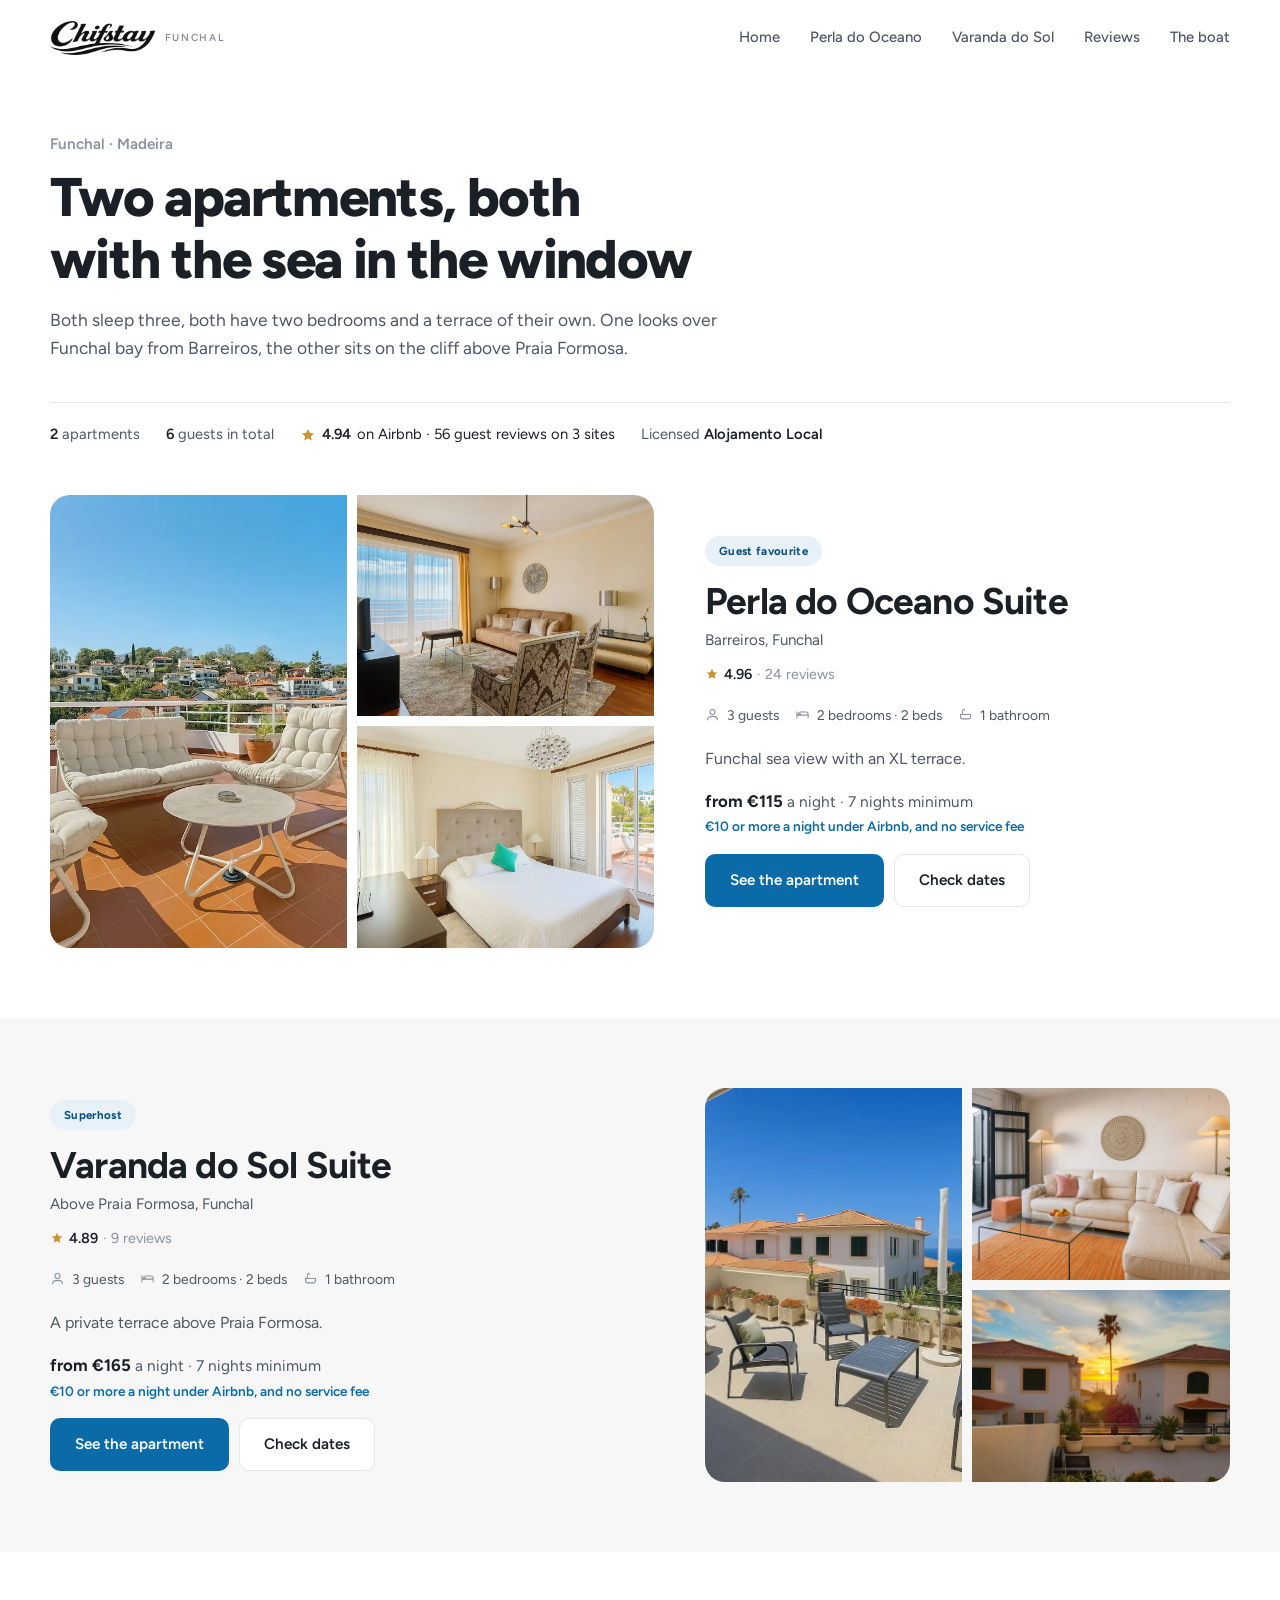
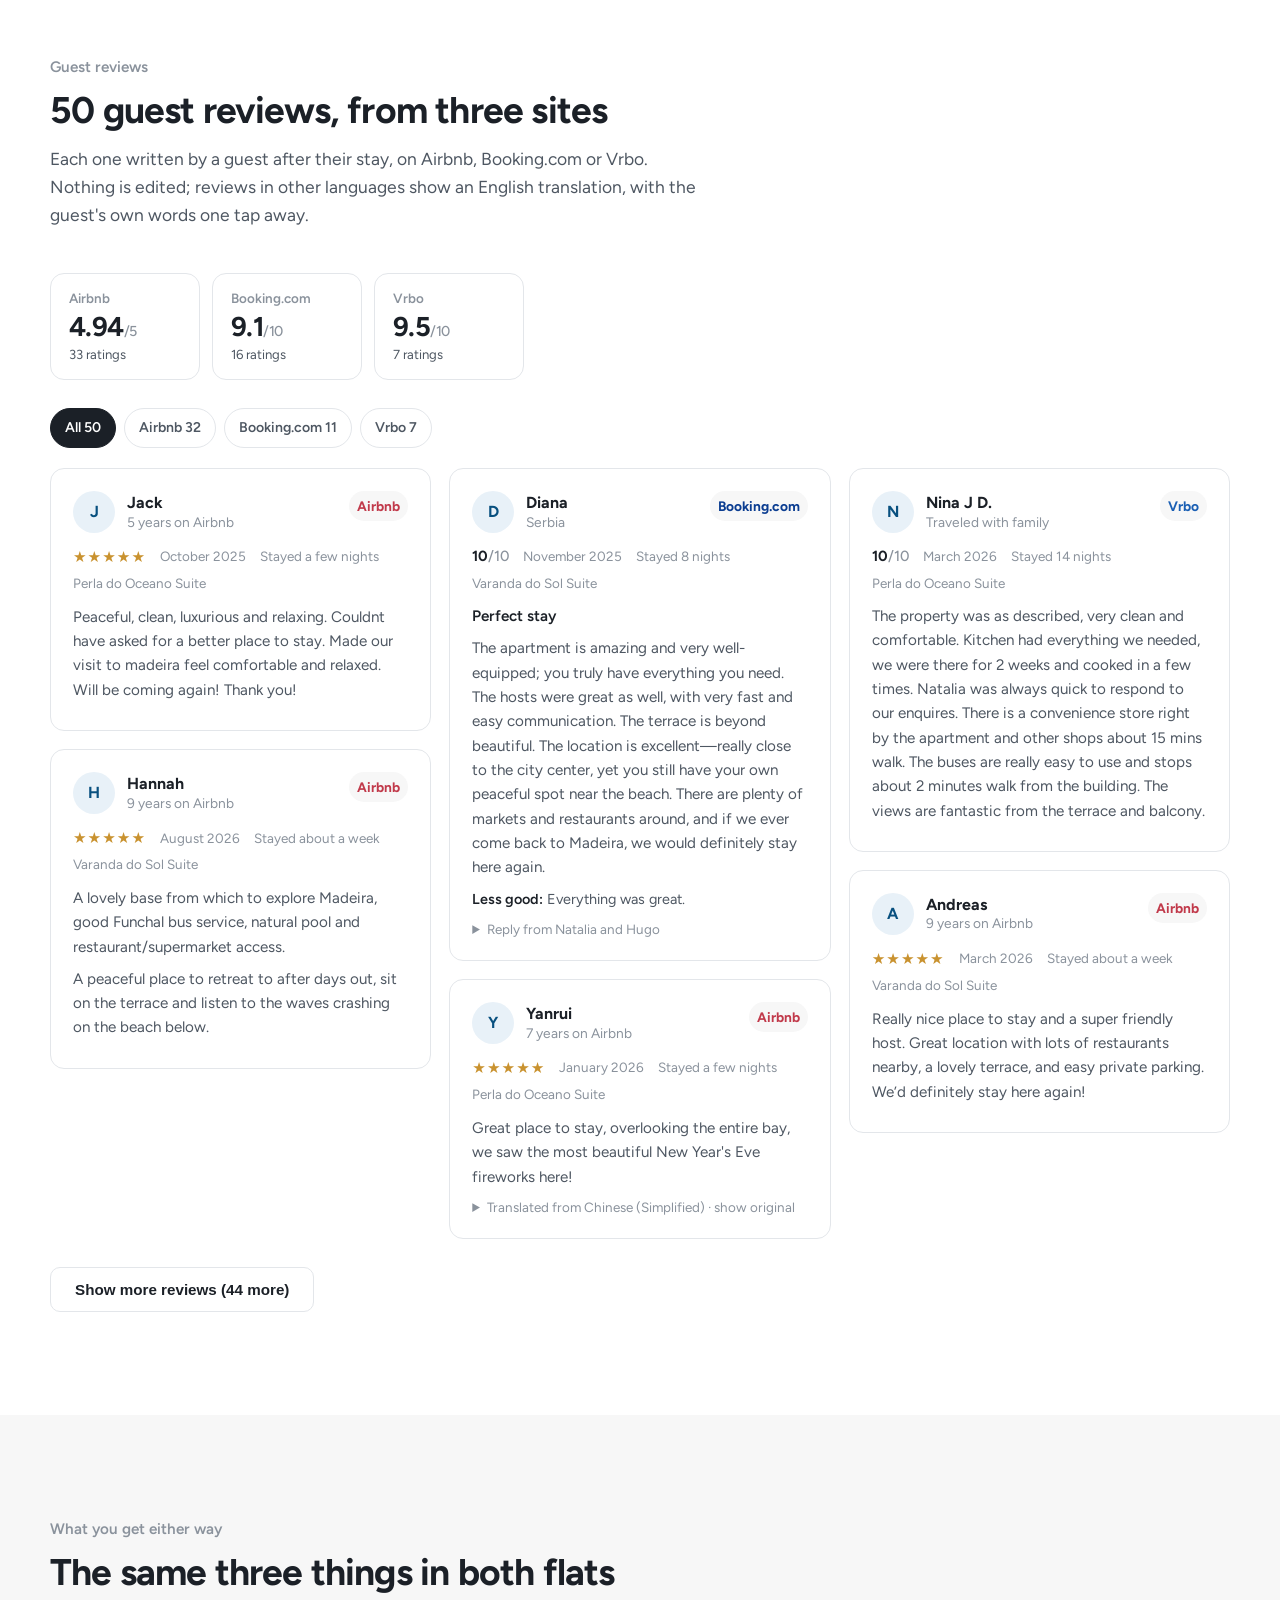
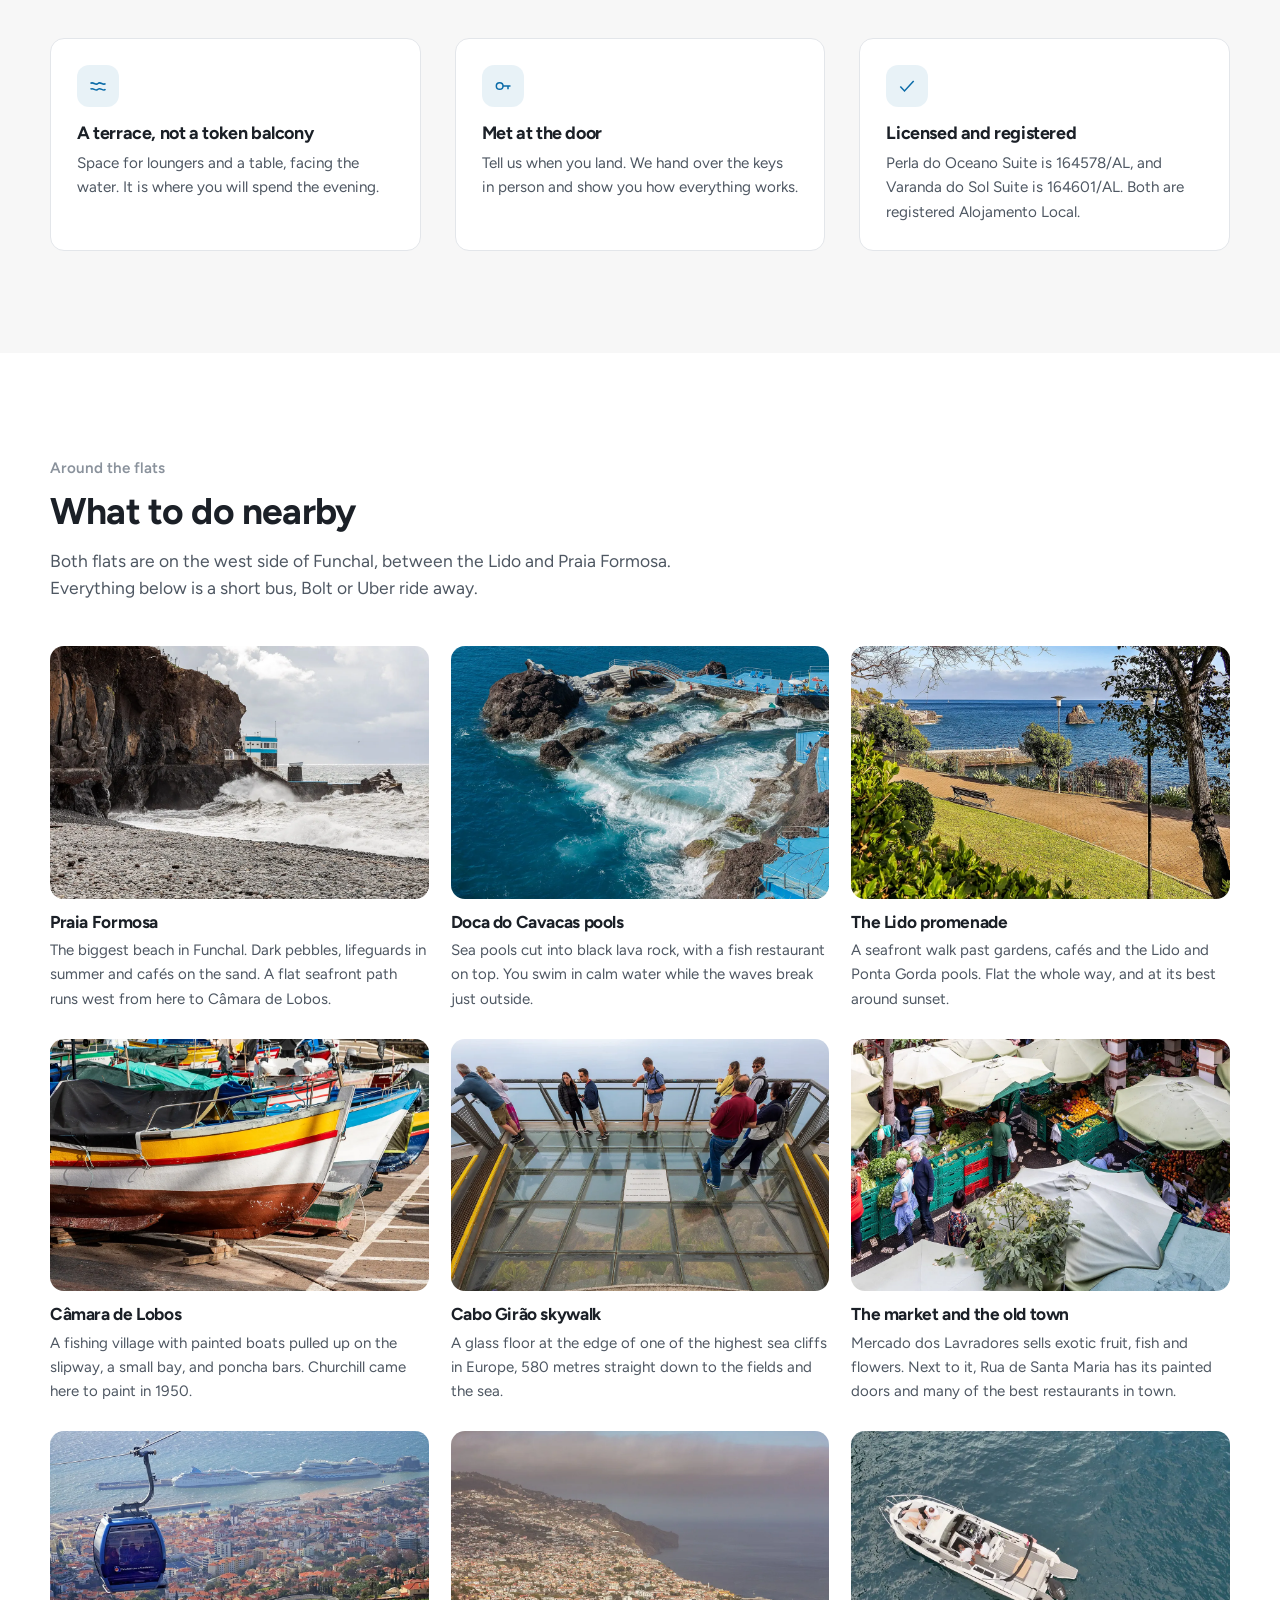
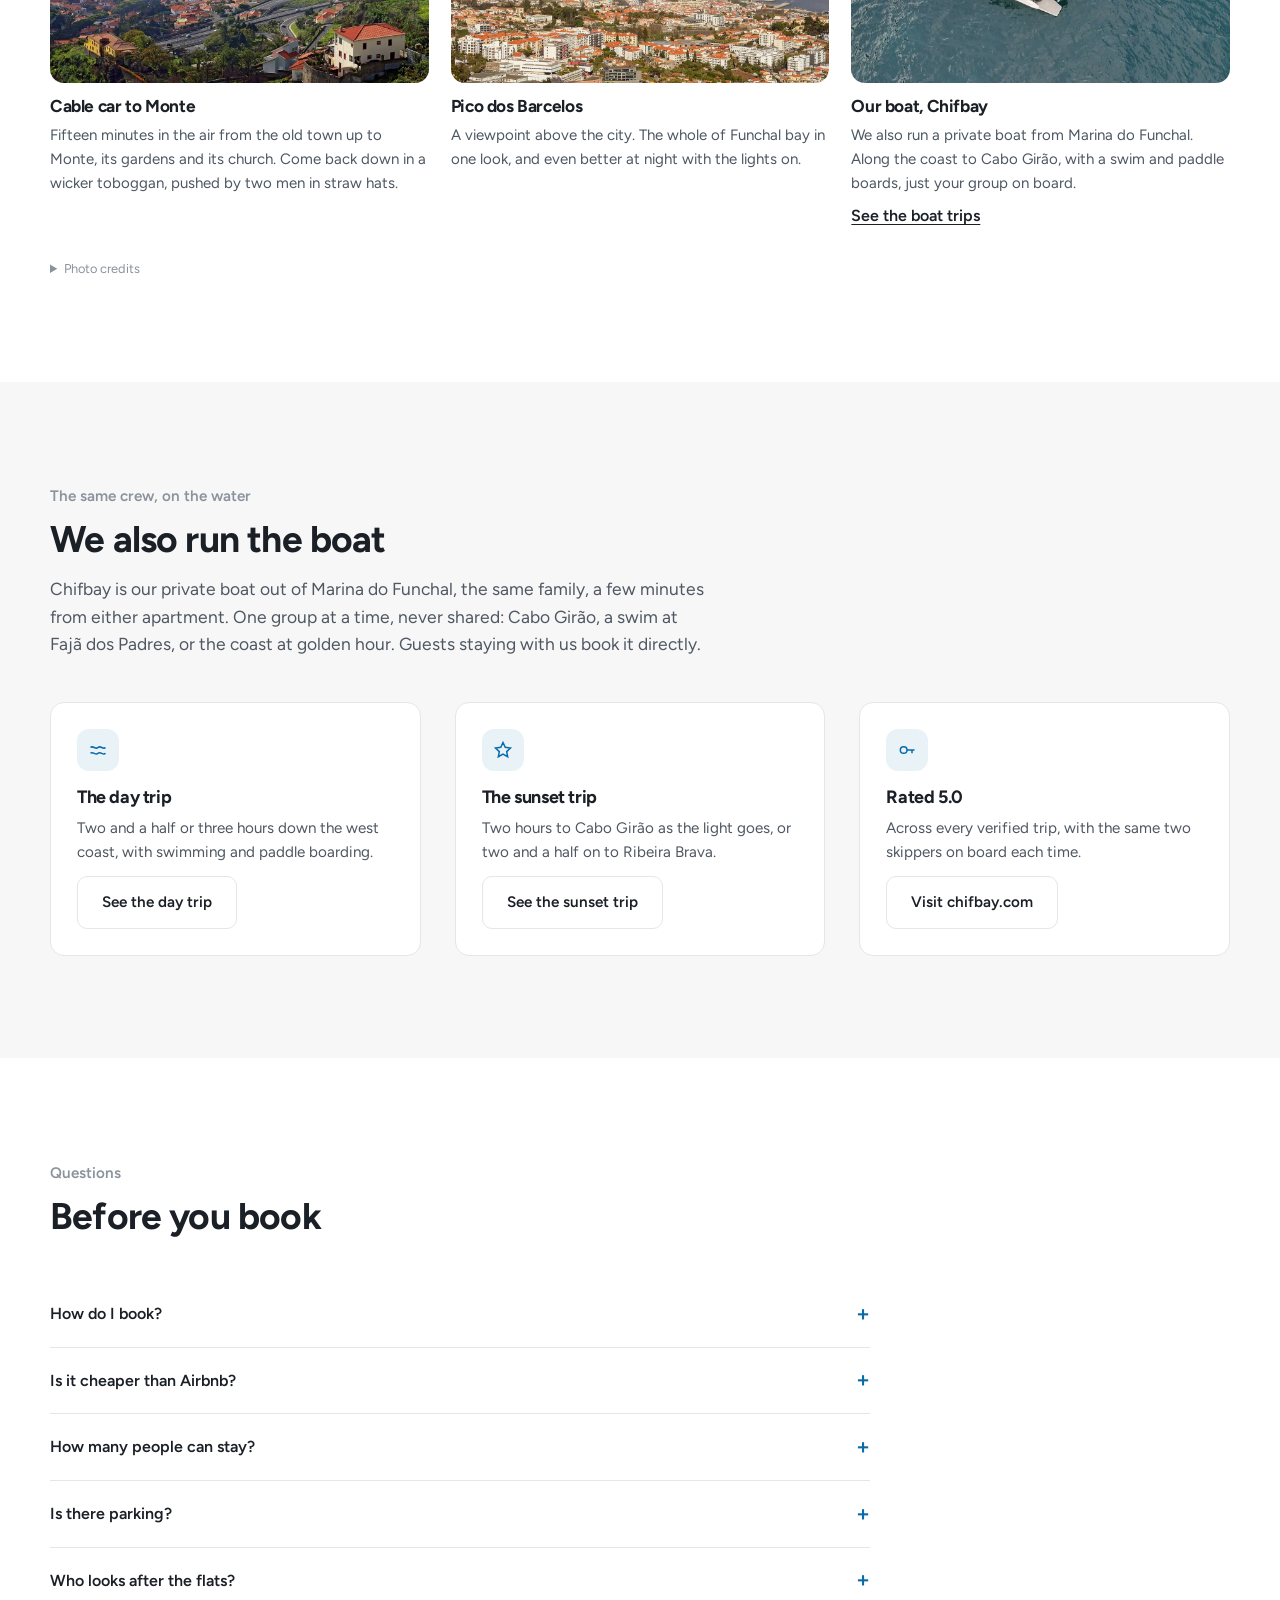
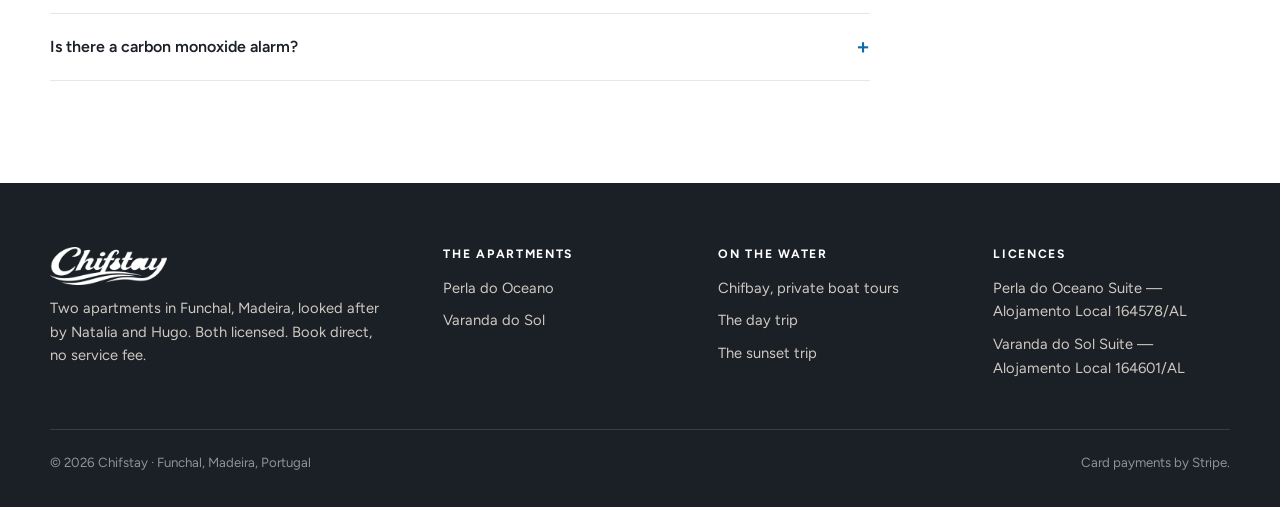
==== commit fc36ea88: "Weekly review import on the Mac mini, Vrbo included - fetch-vrbo-reviews.py reads Vrbo through a rea" ====
--- a/index.html
+++ b/index.html
@@ -191,7 +191,7 @@
         <article class="rev rv" data-src="vrbo">
           <header>
             <span class="rev-av" aria-hidden="true">N</span>
-            <div><b>Nina J D.</b><span>Travelled with family</span></div>
+            <div><b>Nina J D.</b><span>Traveled with family</span></div>
             <span class="rev-src rev-src-vrbo">Vrbo</span>
           </header>
           <div class="rev-meta"><span class="rev-ten" aria-label="10 out of 10">10<i>/10</i></span>
@@ -419,13 +419,13 @@
         <article class="rev rev-more" data-src="vrbo" hidden>
           <header>
             <span class="rev-av" aria-hidden="true">V</span>
-            <div><b>Verified traveller</b><span>Travelled with partner</span></div>
+            <div><b>Verified traveler</b><span>Traveled with partner</span></div>
             <span class="rev-src rev-src-vrbo">Vrbo</span>
           </header>
           <div class="rev-meta"><span class="rev-ten" aria-label="6 out of 10">6<i>/10</i></span>
             <span>May 2026</span><span>Stayed 16 nights</span><span>Varanda do Sol Suite</span></div>
           <div class="rev-text"><p>Communication and the key handover were very good. Good location, close to a bus stop. A space in the garage for the car. Shops nearby. The flat is well equipped and very clean. The bed was comfortable.</p><p class="rev-bad"><span>Less good:</span> The flat is very noisy, depending on who is in the flats around it. The flat is a little dated overall.</p></div>
-          <details class="rev-orig"><summary>Translated from German · show original</summary><p>Kommunikation und Schlüsselübergabe war sehr gut Gute Lage, nähe Bushaltestelle Einstellhallenplatz fürs Auto Einkaufsmöglichkeiten in der Nähe Wohnung ist gut ausgestattet und sehr sauber Das Bett war bequem</p><p class="rev-bad"><span>Less good:</span> Negativ zu erwähnen, ist die extreme hellhörigkeit der Wohnung, je nach Besetzung der umliegenden Wohnungen. Die Wohnung ist insgesamt etwas in die Jahre gekommen.</p></details>
+          <details class="rev-orig"><summary>Translated from German · show original</summary><p>Kommunikation und Schlüsselübergabe war sehr gut Gute Lage, nähe Bushaltestelle  Einstellhallenplatz fürs Auto Einkaufsmöglichkeiten in der Nähe Wohnung ist gut ausgestattet und sehr sauber Das Bett war bequem- Negativ zu erwähnen, ist die extreme hellhörigkeit der Wohnung, je nach Besetzung der umliegenden Wohnungen.- Die Wohnung ist insgesamt etwas in die Jahre gekommen.</p></details>
           
         </article>
         <article class="rev rev-more" data-src="airbnb" hidden>
@@ -491,14 +491,14 @@
         <article class="rev rev-more" data-src="vrbo" hidden>
           <header>
             <span class="rev-av" aria-hidden="true">R</span>
-            <div><b>Reid H.</b><span>Travelled with family</span></div>
+            <div><b>Reid H.</b><span>Traveled with family</span></div>
             <span class="rev-src rev-src-vrbo">Vrbo</span>
           </header>
           <div class="rev-meta"><span class="rev-ten" aria-label="10 out of 10">10<i>/10</i></span>
             <span>February 2026</span><span>Stayed 15 nights</span><span>Perla do Oceano Suite</span></div>
-          <div class="rev-text"><p>We spent almost two weeks in this unit and enjoyed it. A spacious, well maintained, one-bedroom apartment with an extra bed in an alcove to accommodate a third person if you wished. Located on the 6th floor in a family friendly residential apartment building a short drive from Funchal old town. The surrounding residential area has upscale villas and multiple housing. Lovely. Well equipped kitchen with a full size fridge-freezer and a dishwasher. Big screen TV with a few basic English-language channels and easy access to your Netflix account. Beautiful view overlooking Funchal harbour to watch the cruise ships come and go. Two big terraces for sitting out in warm weather. Note that this unit, like virtually all of Funchal, is in a hilly area and walking can be a challenge for some. There is a large grocery store about 500 metres away and smaller shops for groceries, veggies and bakery items about 200 metres away but all shopping requires walking up or down considerable hills if you wanted to go by foot. A rental car would be useful, but we managed well using Bolt/Uber that can be ordered by app within 2-5 minutes and is really inexpensive with nice cars and friendly drivers. We just booked them using the address of the pizza restaurant at the ground level of the building and the drivers knew where to go immediately. Dealing with the owners Natalia and Hugo was very easy. Immediate response and really helpful. We would stay again.</p></div>
-          
-          <details class="rev-orig"><summary>Reply from Natalia and Hugo</summary><p>Reid and Karen were wonderful guests. Communication was easy and pleasant throughout their stay. They took great care of the apartment and left it clean and in very good condition. It was a pleasure hosting them in Madeira, and I would happily recommend them to other hosts. They are always welcome back anytime! Natalia 🌸</p></details>
+          <div class="rev-text"><p>We spent almost two weeks in this unit and enjoyed it. A spacious, well maintained, one-bedroom apartment with an extra bed in an alcove to accommodate a third person if you wished. Located on the 6th floor in a family friendly residential apartment building a short drive from Funchal old town. The surrounding residential area has upscale villas and multiple housing. Lovely. Well equipped kitchen with a full size fridge-freezer and a dishwasher. Big screen TV with a few basic English-language channels and easy access to your Netflix account. Beautiful view overlooking Funchal harbour to watch the cruise ships come and go. Two big terraces for sitting out in warm weather. Note that this unit, like virtually all of Funchal, is in a hilly area and walking can be a challenge for some. There is a large grocery store about 500 metres away and smaller shops for groceries, veggies and bakery items about 200 metres away but all shopping requires walking up or down considerable hills if you wanted to go by foot. A rental car would be useful, but we managed well using Bolt/Uber that can be ordered by app within 2-5 minutes and is really inexpensive with nice cars and friendly drivers. We just booked them using the address of the pizza restaurant at the ground level of the building and the drivers knew where to go immediately.Dealing with the owners Natalia and Hugo was very easy. Immediate response and really helpful. We would stay again.</p></div>
+          
+          <details class="rev-orig"><summary>Reply from Natalia and Hugo</summary><p>Reid and Karen were wonderful guests. Communication was easy and pleasant throughout their stay. They took great care of the apartment and left it clean and in very good condition.</p><p>It was a pleasure hosting them in Madeira, and I would happily recommend them to other hosts. They are always welcome back anytime!</p><p>Natalia 🌸</p></details>
         </article>
         <article class="rev rev-more" data-src="airbnb" hidden>
           <header>
@@ -707,7 +707,7 @@
         <article class="rev rev-more" data-src="vrbo" hidden>
           <header>
             <span class="rev-av" aria-hidden="true">P</span>
-            <div><b>Patricia R.</b><span>Travelled with group</span></div>
+            <div><b>Patricia R.</b><span>Traveled with group</span></div>
             <span class="rev-src rev-src-vrbo">Vrbo</span>
           </header>
           <div class="rev-meta"><span class="rev-ten" aria-label="10 out of 10">10<i>/10</i></span>
@@ -719,26 +719,26 @@
         <article class="rev rev-more" data-src="vrbo" hidden>
           <header>
             <span class="rev-av" aria-hidden="true">A</span>
-            <div><b>Aude T.</b><span>Travelled with partner</span></div>
+            <div><b>Aude T.</b><span>Traveled with partner</span></div>
             <span class="rev-src rev-src-vrbo">Vrbo</span>
           </header>
           <div class="rev-meta"><span class="rev-ten" aria-label="10 out of 10">10<i>/10</i></span>
             <span>May 2025</span><span>Stayed 7 nights</span><span>Varanda do Sol Suite</span></div>
           <div class="rev-text"><p class="rev-title">A place you have to discover</p><p>Madeira is, without any doubt, a place to discover. Natalia and Hugo's apartment is ideally placed, close to restaurants, shops, bus stops and the famous Lido promenade. The double terrace is more than pleasant, with a view of the ocean, and our hosts told us what to see and what to taste: all the must-dos. I recommend it without any hesitation!</p></div>
           <details class="rev-orig"><summary>Translated from French · show original</summary><p class="rev-title">une destination à découvrir absolument</p><p>Madère est sans aucune discussion une destination à découvrir. L'appartement de Natalia et Hugo est idéalement situé, proche des restaurants, des commerces, des arrêts de bus, de l'emblématique promenade du Lido. La double terrasse est plus qu'agréable avec une vue sur l'océan, et les hôtes nous ont indiqué les choses à découvrir, à goûter...les incontournables. Je recommande sans aucune hésitation!</p></details>
-          <details class="rev-orig"><summary>Reply from Natalia and Hugo</summary><p>Un grand merci à Aude pour son passage ! Elle a été une invitée adorable, respectueuse du lieu et de tout ce qui était mis à disposition. On sent qu’elle prend soin des choses comme si c’était chez elle, ce qui est vraiment précieux. Tout s’est passé avec simplicité et bienveillance. Ce serait un vrai plaisir de l’accueillir à nouveau !</p></details>
+          <details class="rev-orig"><summary>Reply from Natalia and Hugo</summary><p>Un grand merci à Aude pour son passage ! Elle a été une invitée adorable, respectueuse du lieu et de tout ce qui était mis à disposition. On sent qu’elle prend soin des choses comme si c’était chez elle, ce qui est vraiment précieux. Tout s’est passé avec simplicité et bienveillance. Ce serait un vrai plaisir de l’accueillir à nouveau !</p></details>
         </article>
         <article class="rev rev-more" data-src="vrbo" hidden>
           <header>
             <span class="rev-av" aria-hidden="true">M</span>
-            <div><b>Michael L.</b><span>Travelled with group</span></div>
+            <div><b>Michael L.</b><span>Traveled with group</span></div>
             <span class="rev-src rev-src-vrbo">Vrbo</span>
           </header>
           <div class="rev-meta"><span class="rev-ten" aria-label="10 out of 10">10<i>/10</i></span>
             <span>April 2025</span><span>Stayed 11 nights</span><span>Perla do Oceano Suite</span></div>
           <div class="rev-text"><p class="rev-title">All excellent</p><p>Very nice and good-value accommodation, everything we needed. Many thanks to Nathalia, Hugo and Arthur. We felt very much at home and would gladly come again.</p></div>
           <details class="rev-orig"><summary>Translated from German · show original</summary><p class="rev-title">Alles bestens</p><p>Sehr schöne und auch preiswerte Unterkunft, für unsere Zwecke völlig ausreichend. Besten Dank an Nathalia, Hugo und Arthur. Wir haben uns sehr wohl gefühlt und kommen auch gerne wieder</p></details>
-          
+          <details class="rev-orig"><summary>Reply from Natalia and Hugo</summary><p>Vielen herzlichen Dank für Ihre nette Rückmeldung! Es freut uns sehr, dass Ihnen der Aufenthalt gefallen hat und die Unterkunft Ihren Bedürfnissen entsprochen hat. Nathalia, Hugo und Arthur bedanken sich herzlich – wir würden uns sehr freuen, Sie bald wieder bei uns begrüßen zu dürfen. Bis zum nächsten Mal!</p></details>
         </article>
     </div>
     <div class="rev-links">
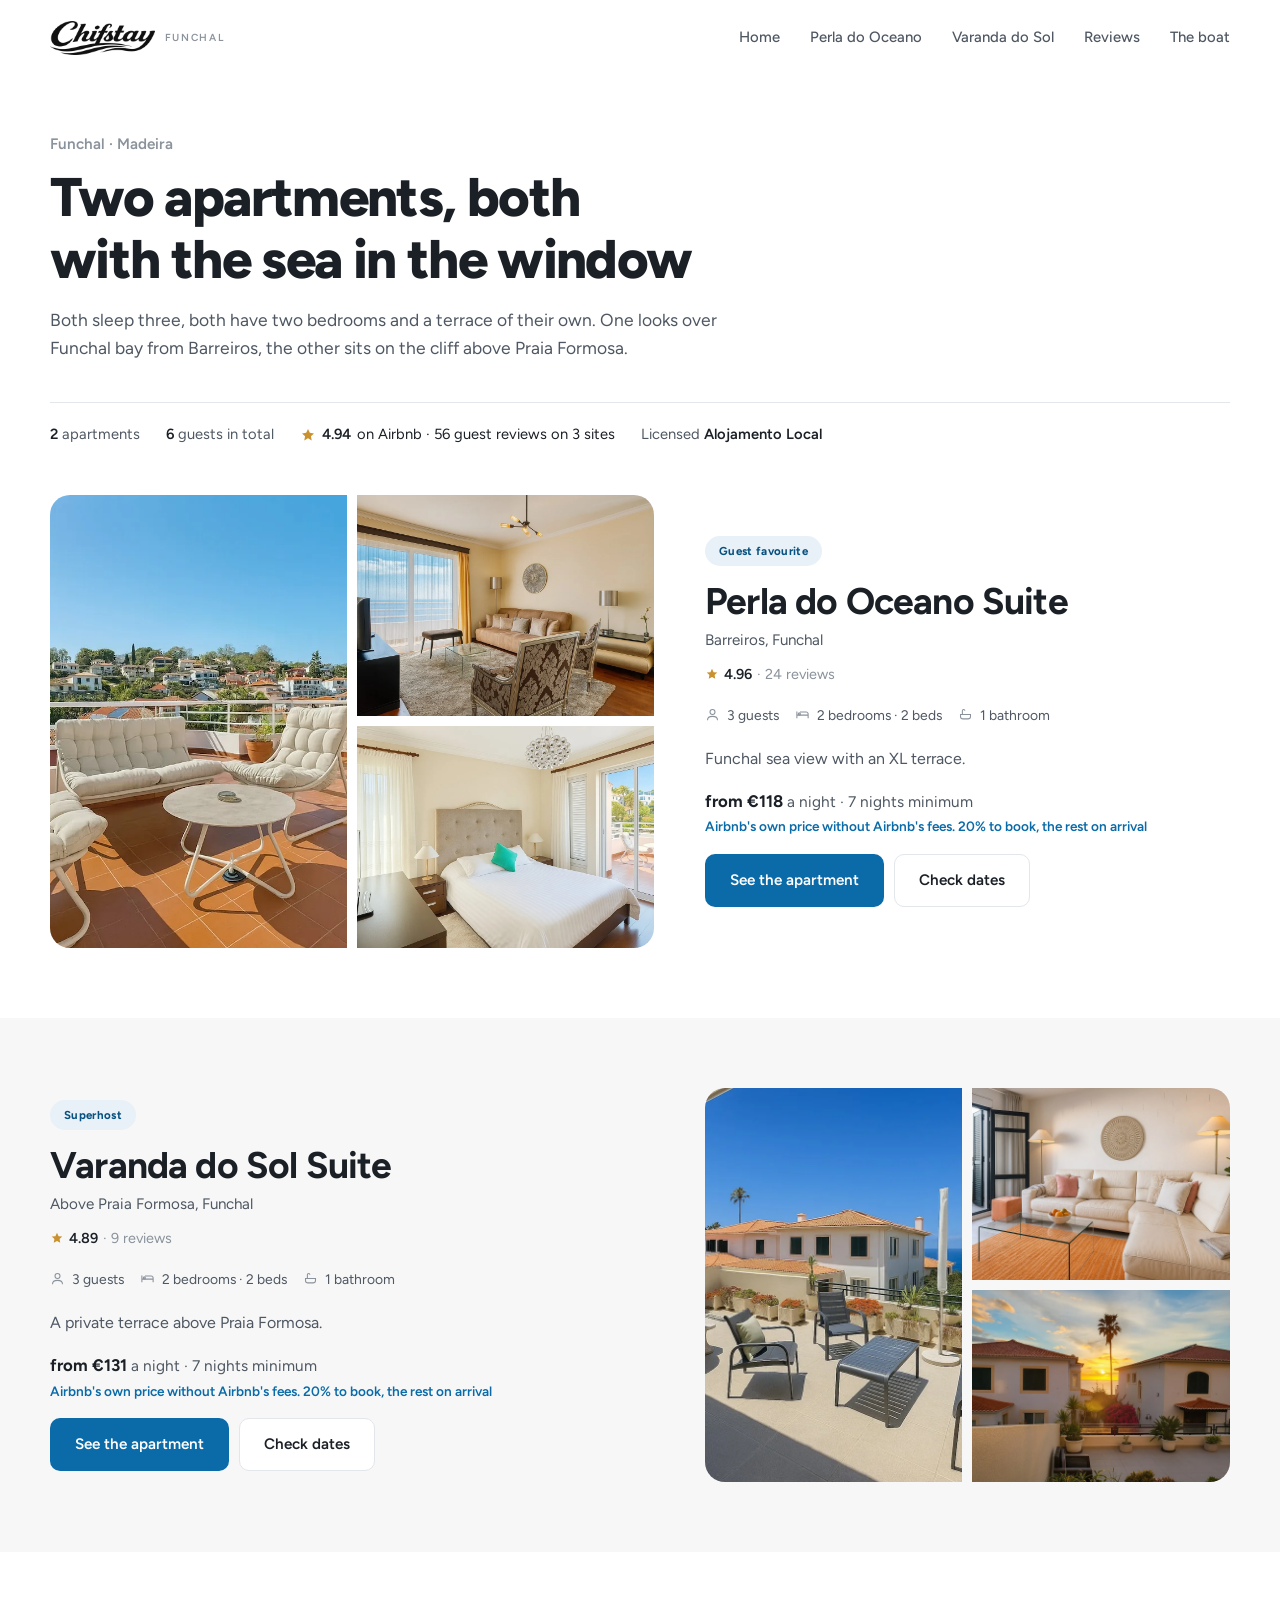
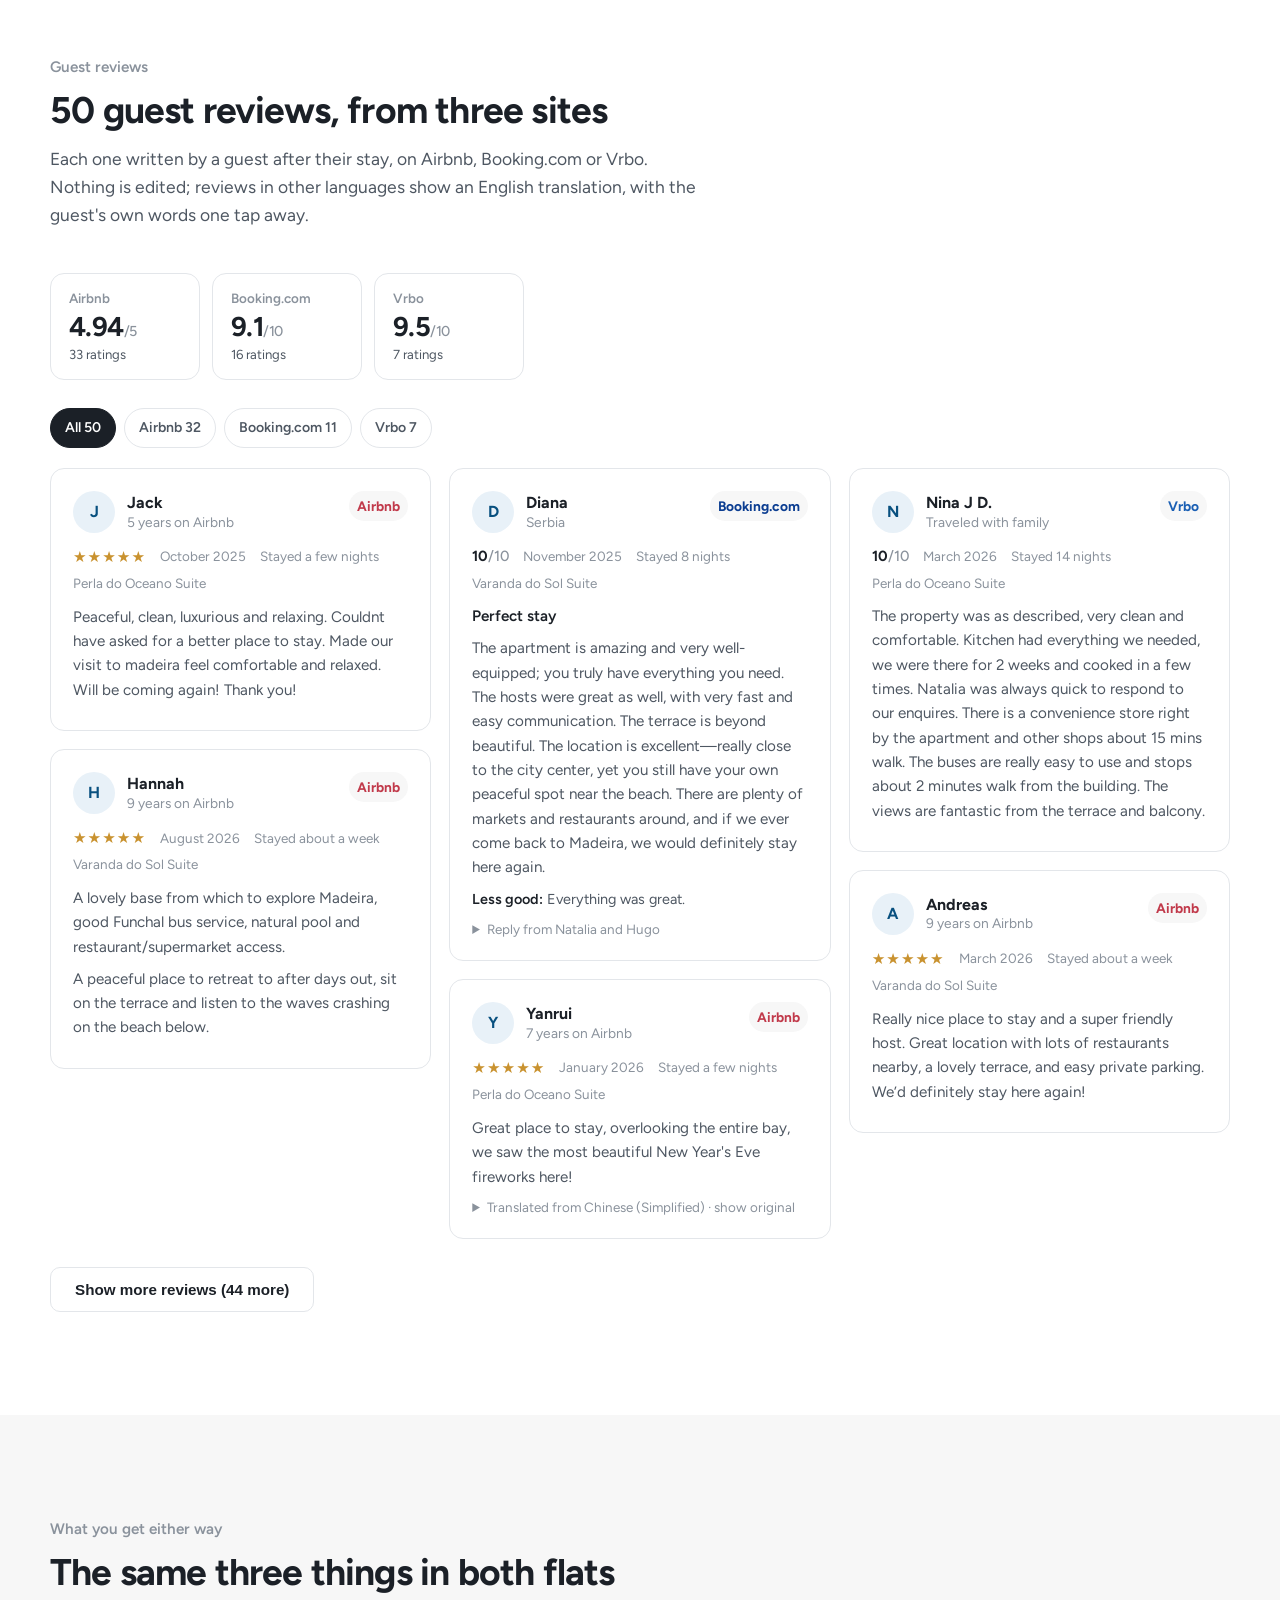
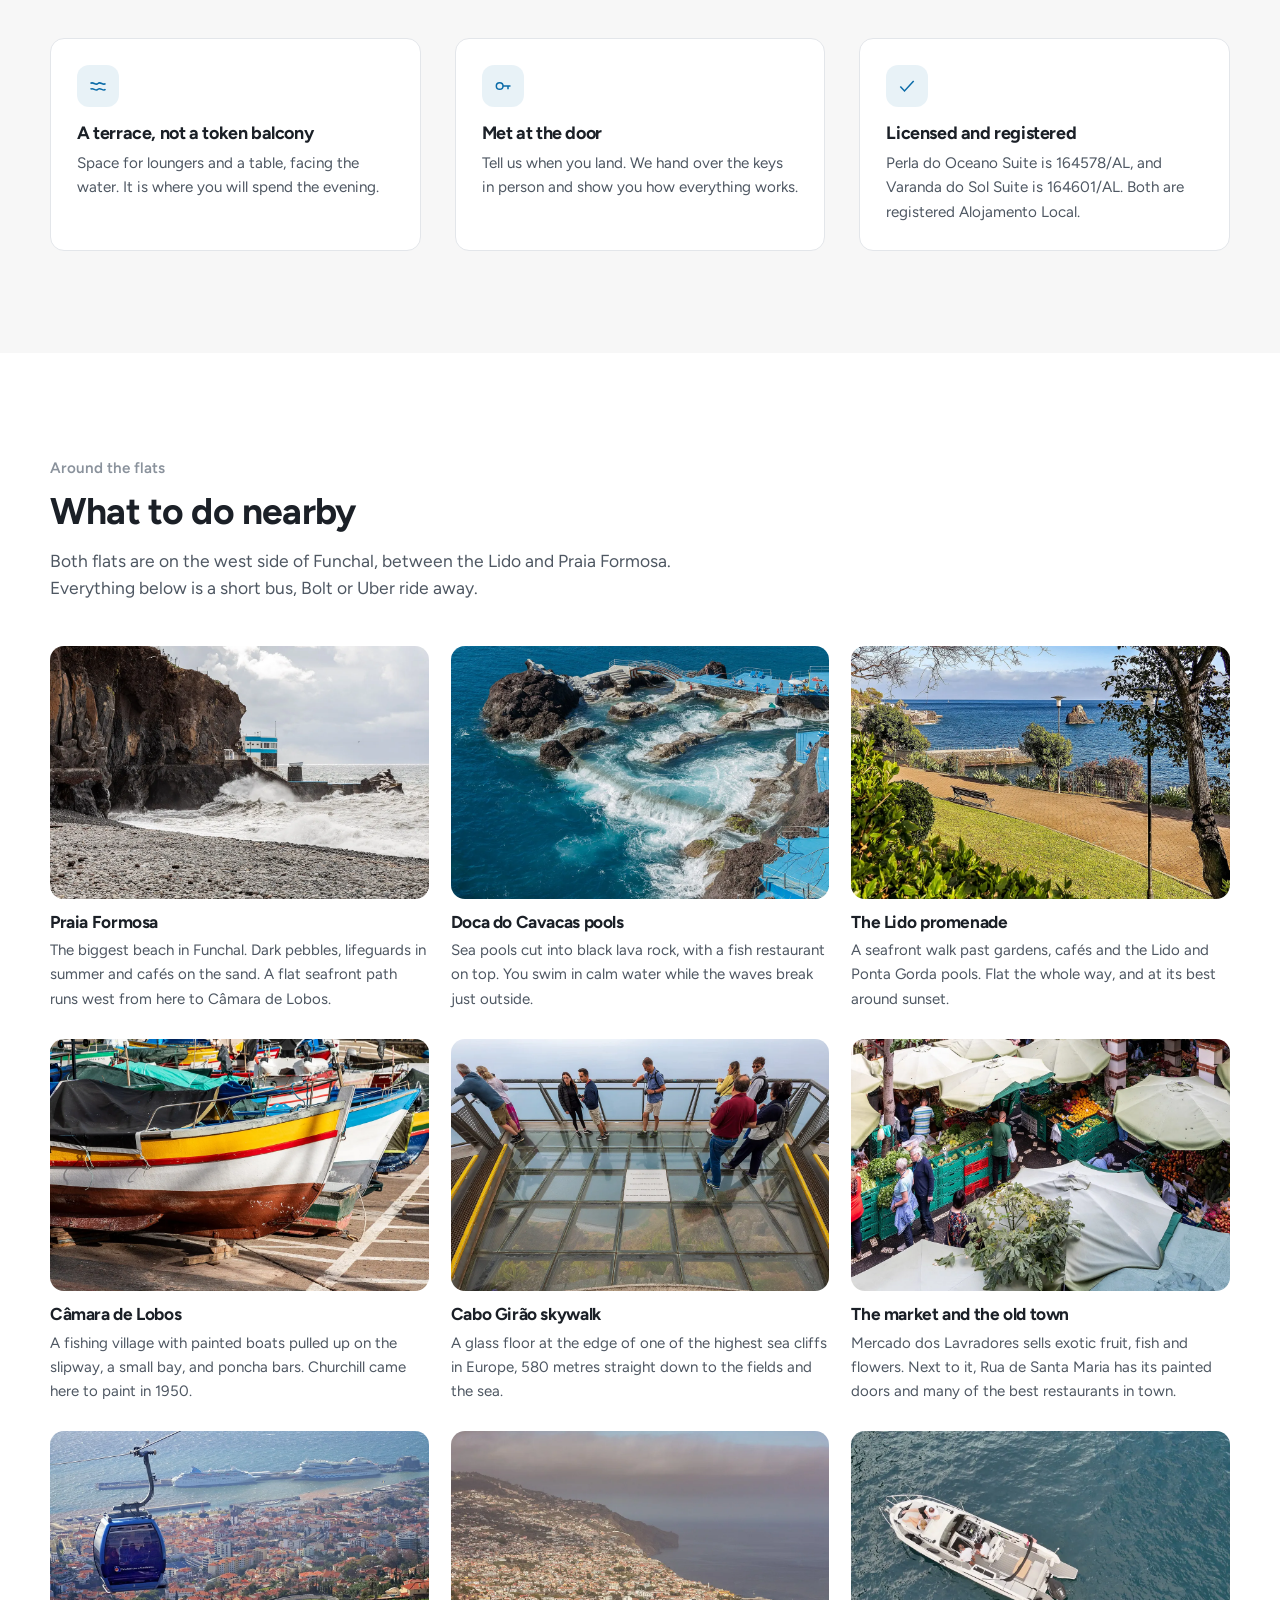
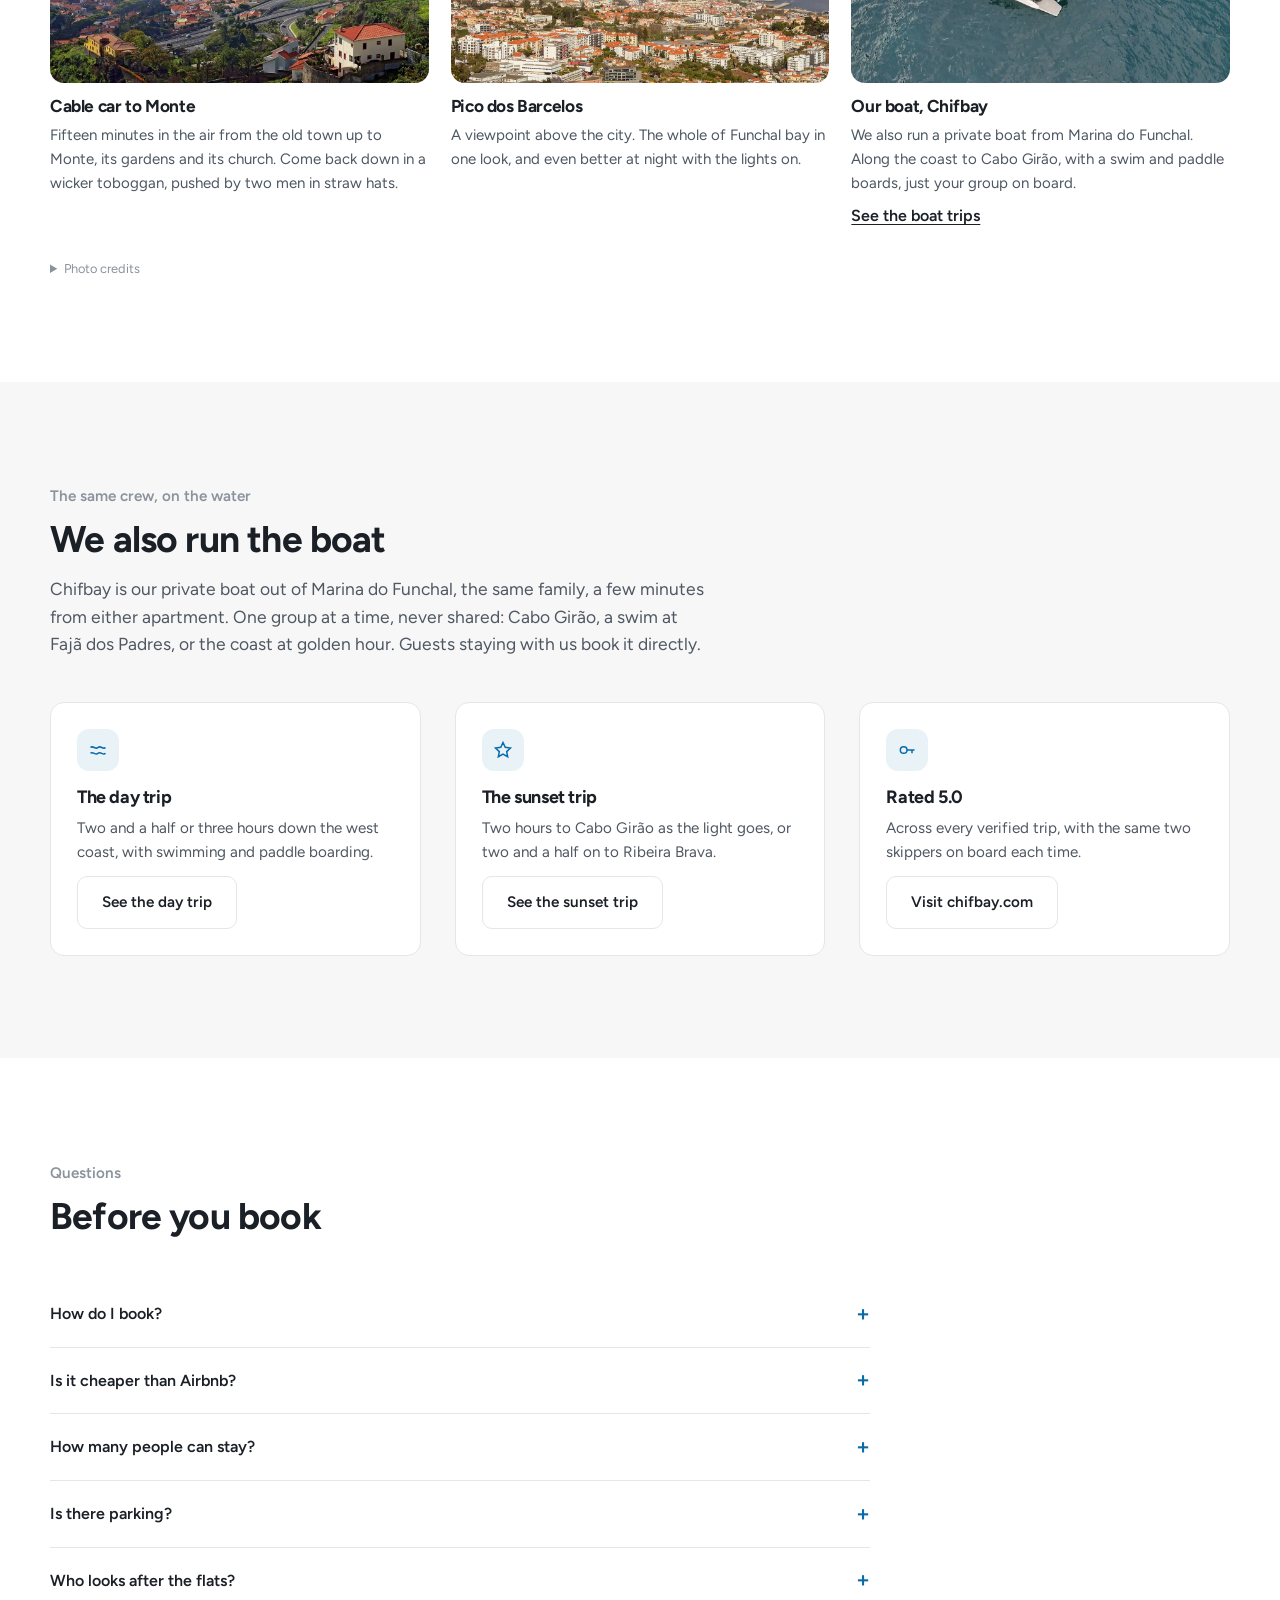
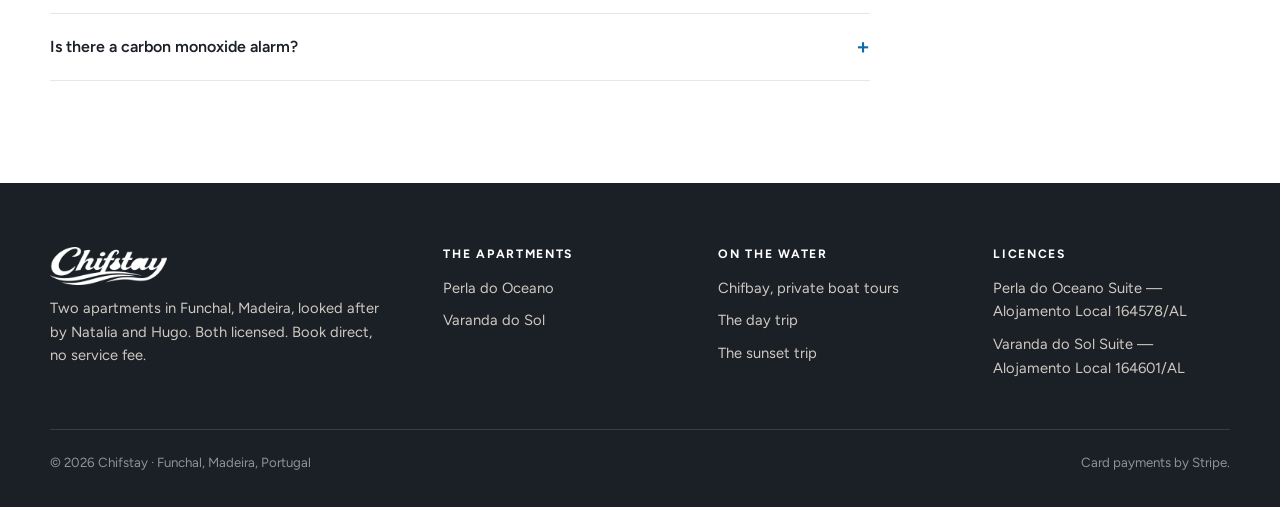
==== commit 96895655: "Prices: Airbnb's price without Airbnb's fees, 5% a week, 10% a month; 20% deposit online, the rest o" ====
--- a/index.html
+++ b/index.html
@@ -77,8 +77,8 @@
         <span><svg viewBox="0 0 24 24"><path d="M4 12h16v3a4 4 0 0 1-4 4H8a4 4 0 0 1-4-4z"/><path d="M7 12V6a2 2 0 0 1 4 0"/></svg> 1 bathroom</span>
       </div>
       <p>Funchal sea view with an XL terrace.</p>
-      <p class="price"><b>from €115</b> a night · 7 nights minimum
-         <span>€10 or more a night under Airbnb, and no service fee</span></p>
+      <p class="price"><b>from €118</b> a night · 7 nights minimum
+         <span>Airbnb's own price without Airbnb's fees. 20% to book, the rest on arrival</span></p>
       <div class="stay-cta">
         <a class="btn btn-p" href="/perla-do-oceano">See the apartment</a>
         <a class="btn btn-o" href="/perla-do-oceano#book">Check dates</a>
@@ -105,8 +105,8 @@
         <span><svg viewBox="0 0 24 24"><path d="M4 12h16v3a4 4 0 0 1-4 4H8a4 4 0 0 1-4-4z"/><path d="M7 12V6a2 2 0 0 1 4 0"/></svg> 1 bathroom</span>
       </div>
       <p>A private terrace above Praia Formosa.</p>
-      <p class="price"><b>from €165</b> a night · 7 nights minimum
-         <span>€10 or more a night under Airbnb, and no service fee</span></p>
+      <p class="price"><b>from €131</b> a night · 7 nights minimum
+         <span>Airbnb's own price without Airbnb's fees. 20% to book, the rest on arrival</span></p>
       <div class="stay-cta">
         <a class="btn btn-p" href="/varanda-do-sol">See the apartment</a>
         <a class="btn btn-o" href="/varanda-do-sol#book">Check dates</a>
@@ -912,11 +912,13 @@
     </div>
     <div class="faq rv">
       <details><summary>How do I book?</summary>
-        <p>Here, on this site. Pick your dates on the apartment page and pay by card through Stripe. The
+        <p>Here, on this site. Pick your dates on the apartment page and pay a 20% deposit by card through Stripe;
+        the rest is paid when you arrive. The
         calendar shows what is actually free: it reads the same availability as Airbnb, Vrbo and Booking, so a
         night sold anywhere is closed everywhere.</p></details>
       <details><summary>Is it cheaper than Airbnb?</summary>
-        <p>Yes, twice over. The nightly rate here is lower, and there is no Airbnb service fee on top.</p></details>
+        <p>Yes. You pay the same price as on Airbnb without Airbnb's fees, with the same weekly (5%) and monthly (10%)
+        discounts. Only 20% is paid online to book; the rest is paid on arrival.</p></details>
       <details><summary>How many people can stay?</summary>
         <p>Three in each apartment. Both have two bedrooms, two beds and one bathroom.</p></details>
       <details><summary>Is there parking?</summary>
--- a/style.css
+++ b/style.css
@@ -367,6 +367,9 @@
 .bk-total{display:flex;justify-content:space-between;align-items:baseline;gap:12px;
   padding:12px 0;border-top:1px solid var(--line);border-bottom:1px solid var(--line);margin-bottom:14px}
 .bk-amount{font-size:1.5rem;letter-spacing:-.03em}
+.bk-split{margin:-4px 0 14px}
+.bk-split .bk-row{margin-bottom:6px;color:var(--ink-2)}
+.bk-split .bk-now{color:var(--ink);font-weight:600}
 .bk-field{display:block;margin-bottom:10px}
 .bk-field span{display:block;font-size:.78rem;font-weight:600;color:var(--ink-2);margin-bottom:4px}
 .bk-field input{width:100%;padding:11px 13px;border:1px solid var(--line);border-radius:10px;
